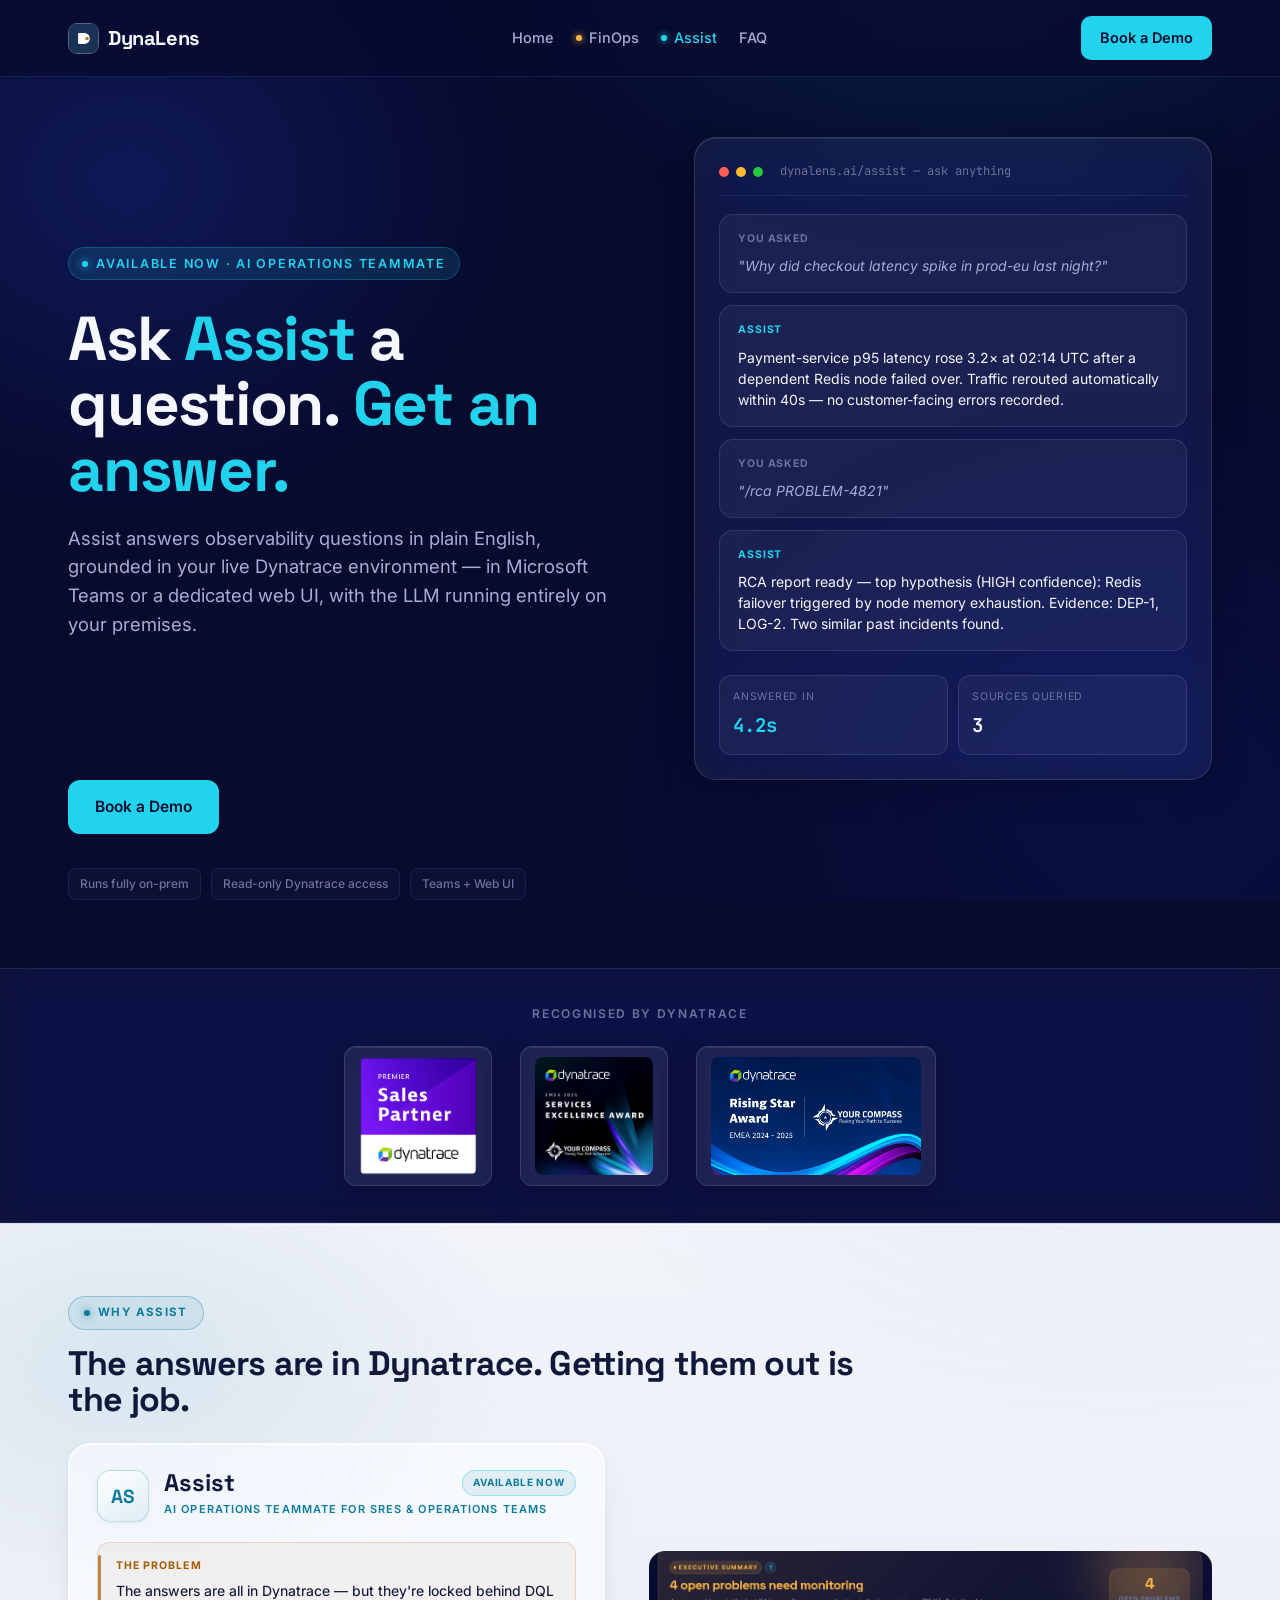
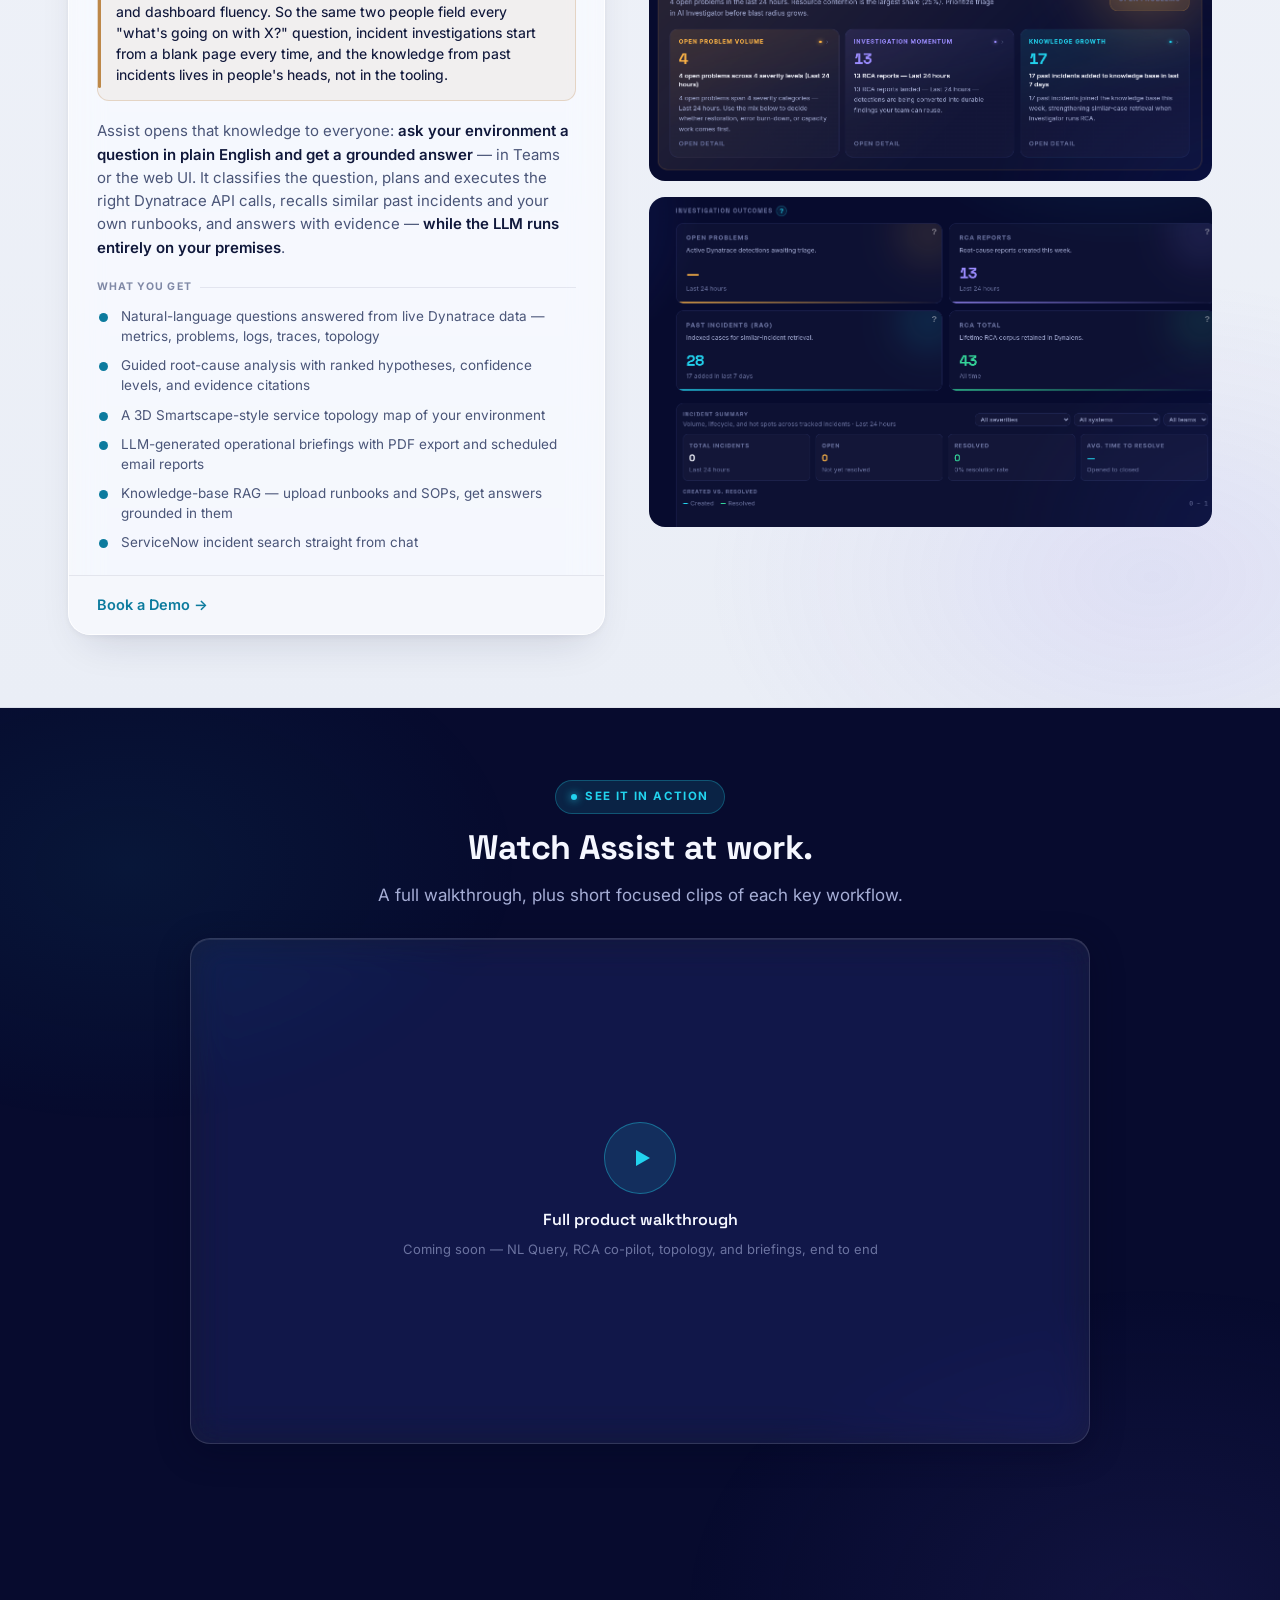
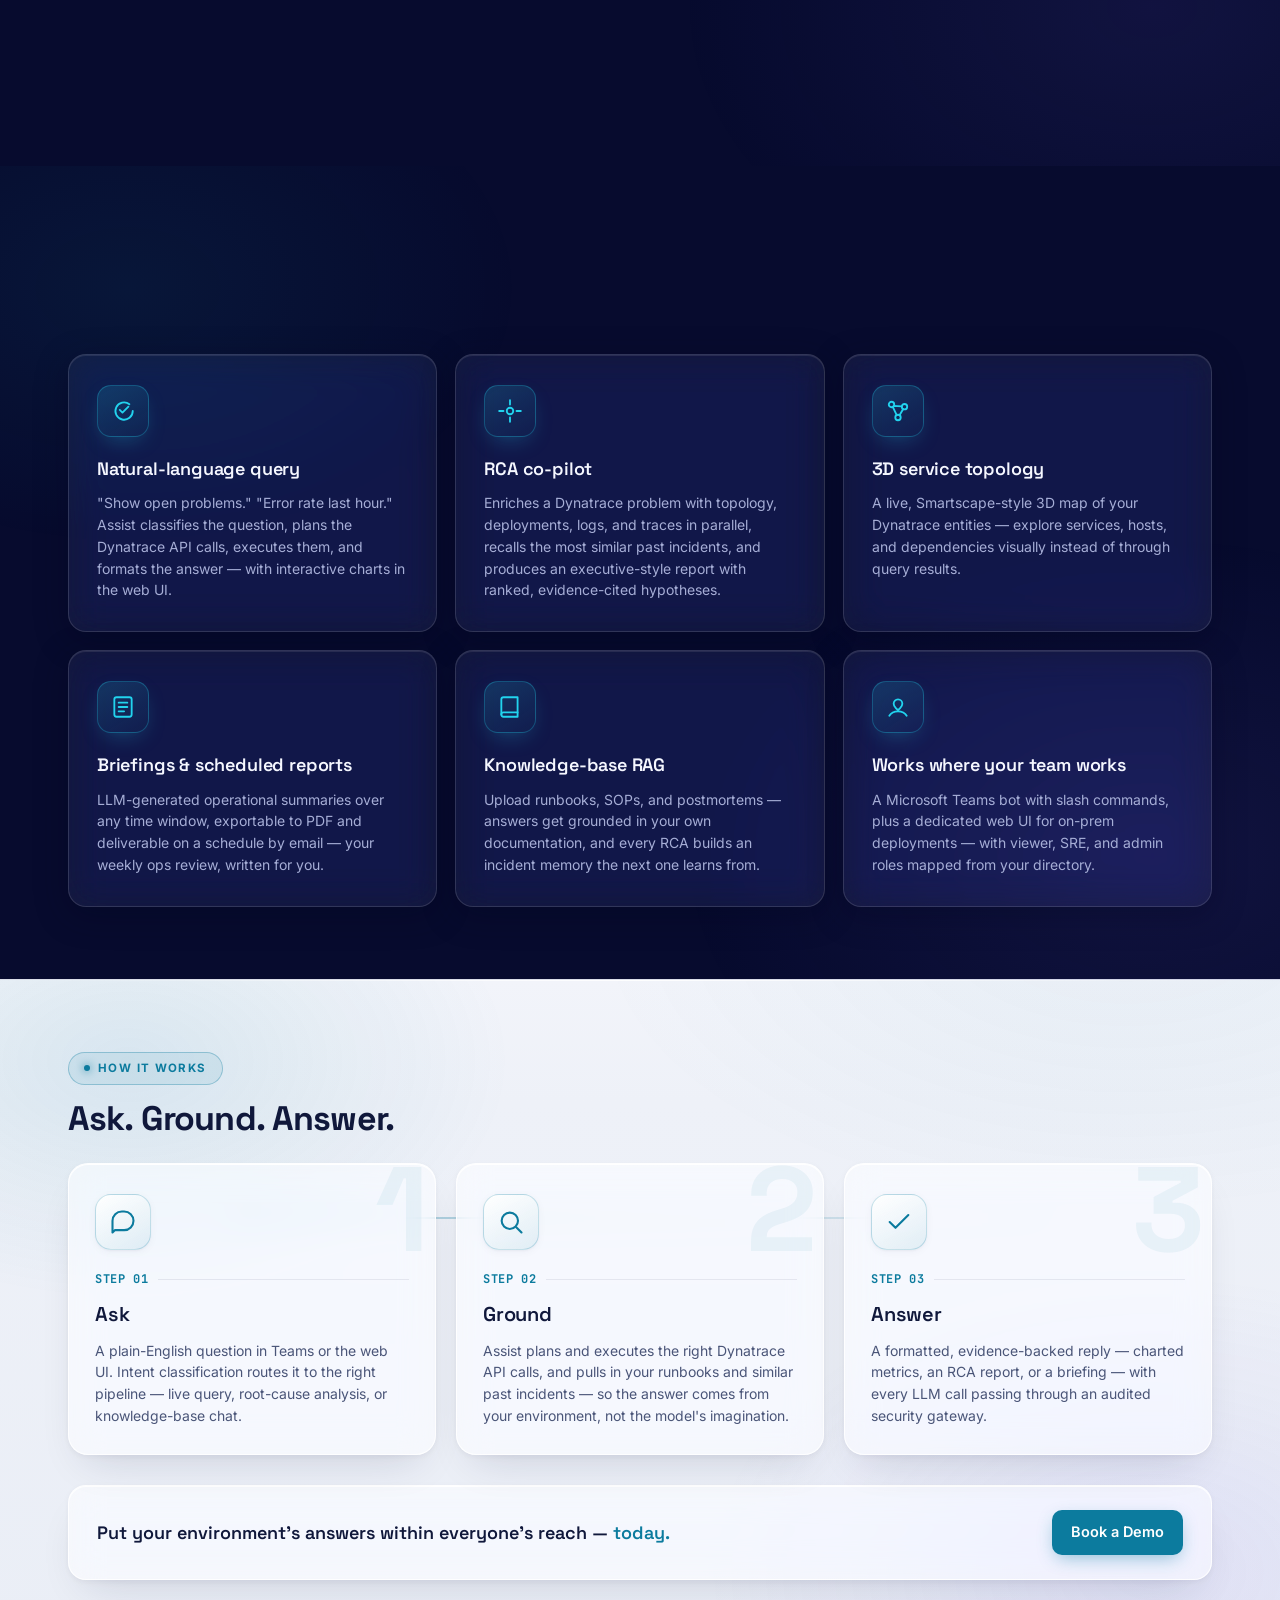
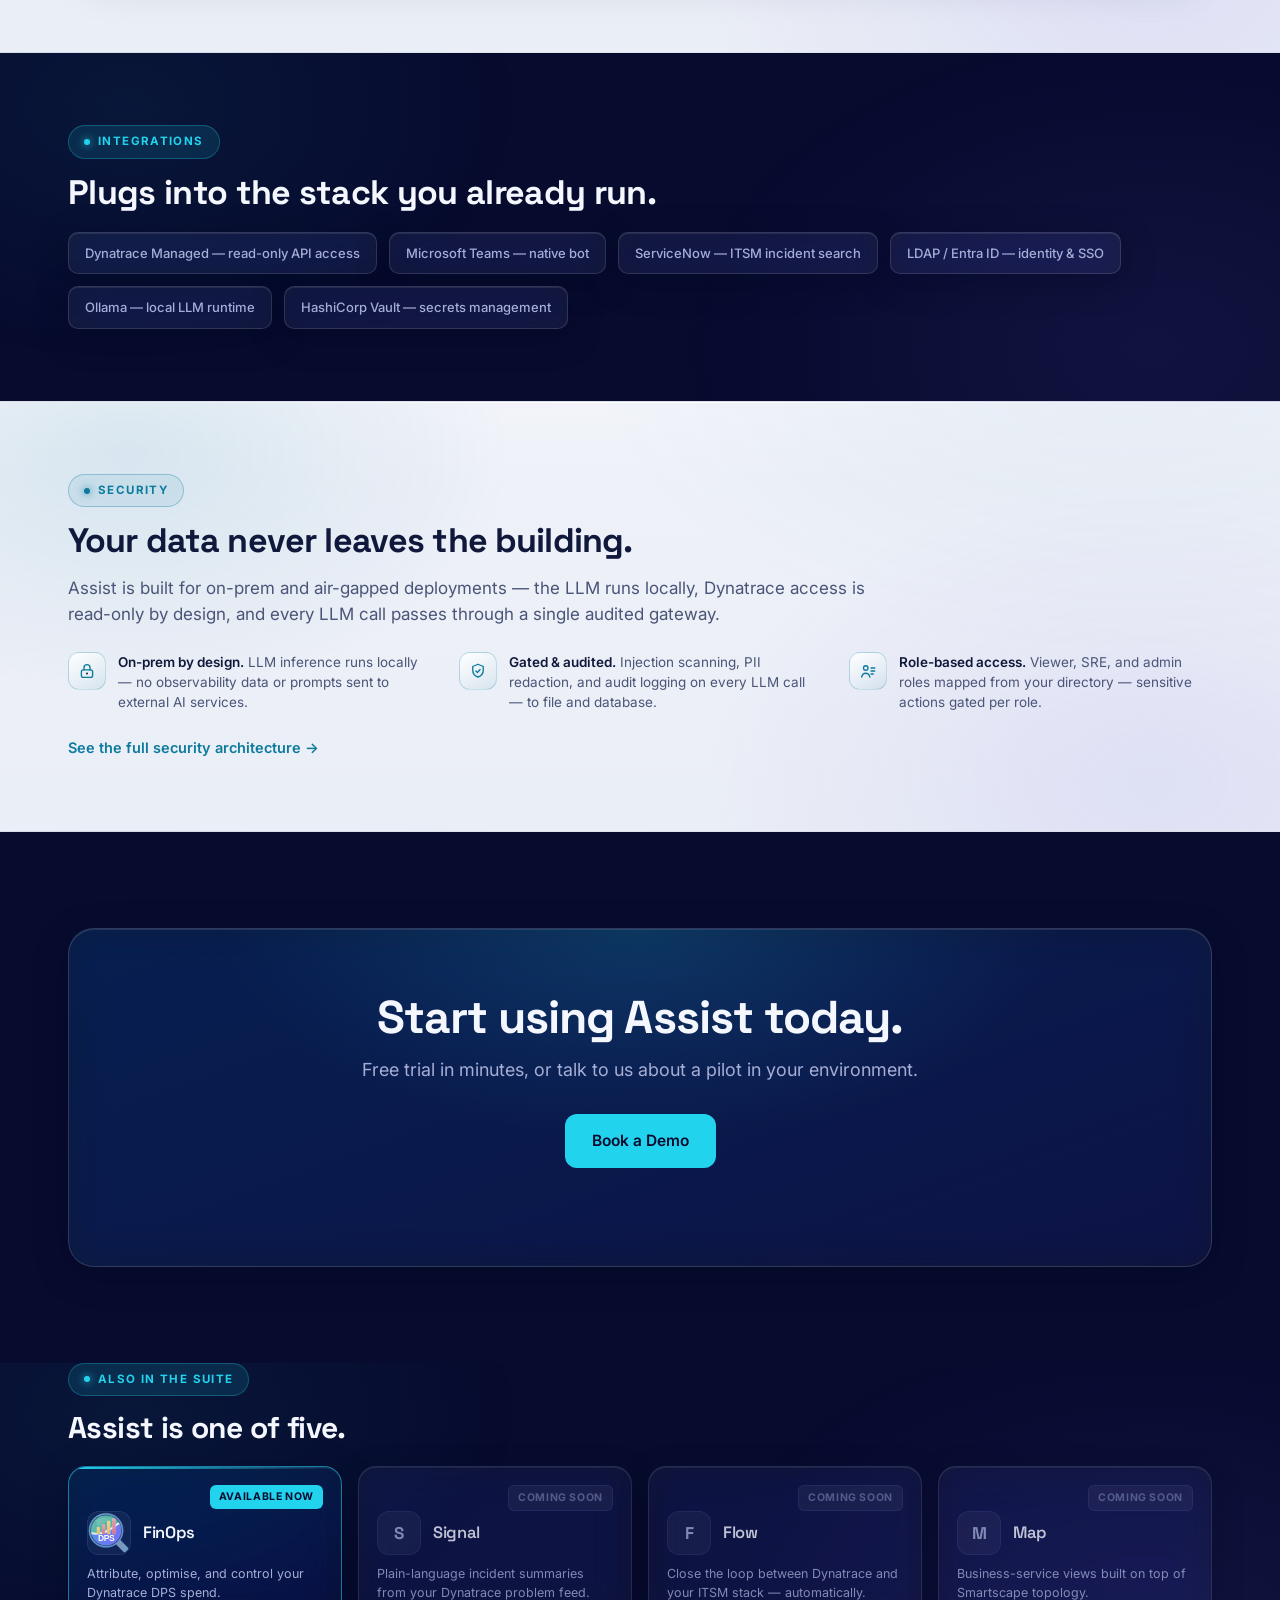
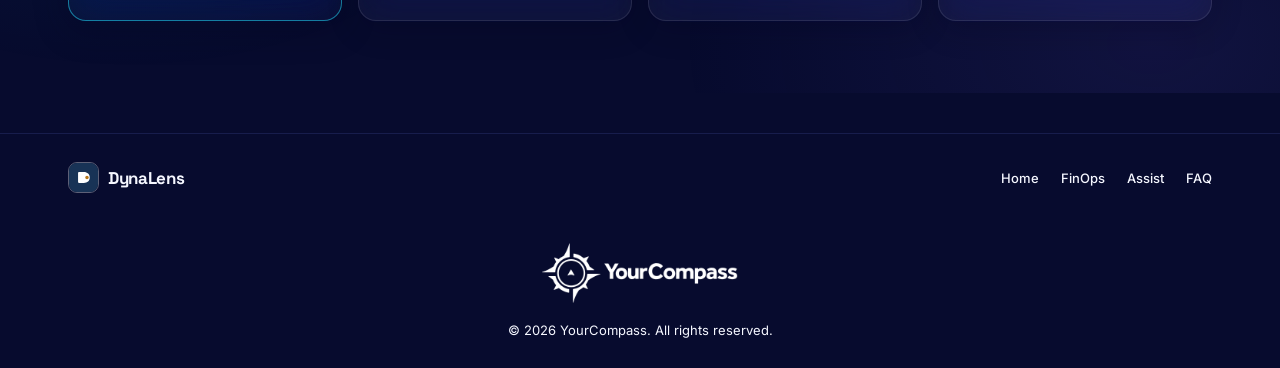
==== dynalens-assist-page.html @ 2aaa4e66 "Real Assist screenshots across hero carousel, homepage, and Why Assist - Added 3 real Assist app scr" ====
<!DOCTYPE html>
<html lang="en">
<head>
<meta charset="UTF-8">
<meta name="viewport" content="width=device-width, initial-scale=1.0">
<title>DynaLens Assist — AI Operations Teammate for Dynatrace</title>
<link rel="icon" type="image/svg+xml" href="assets/brand/icon-maskable.svg">
<link rel="apple-touch-icon" href="assets/brand/apple-touch-icon.svg">
<link rel="preconnect" href="https://fonts.googleapis.com">
<link rel="preconnect" href="https://fonts.gstatic.com" crossorigin>
<link href="https://fonts.googleapis.com/css2?family=Space+Grotesk:wght@400;500;600;700&family=Inter:wght@400;500;600&family=JetBrains+Mono:wght@400;500;700&display=swap" rel="stylesheet">
<link rel="stylesheet" href="assets/css/main.css">
<link rel="stylesheet" href="assets/css/assist.css">
</head>
<body>
<!-- NAV -->
<nav>
  <div class="nav-in">
    <a href="index.html" class="logo" style="text-decoration:none;color:inherit"><img src="assets/brand/apple-touch-icon.svg" alt="" class="logo-icon">DynaLens</a>
    <div class="nav-links">
      <a href="index.html">Home</a>
      <a href="dynalens-finops-page.html" class="nav-status nav-status--fo">FinOps</a>
      <a href="dynalens-assist-page.html" class="nav-status nav-status--as nav-current--as">Assist</a>
      <a href="dynalens-faq-page.html">FAQ</a>
    </div>
    <div class="nav-cta">
      <a href="#" class="btn btn-primary">Book a Demo</a>
      <a href="#" class="btn btn-primary" style="display:none">Start Free Trial</a>
    </div>
    <button class="nav-burger" id="navBurger" aria-label="Open menu" aria-expanded="false">
      <span></span><span></span><span></span>
    </button>
  </div>
  <div class="nav-mobile" id="navMobile">
    <a href="index.html">Home</a>
    <a href="dynalens-finops-page.html" class="nav-status nav-status--fo">FinOps</a>
    <a href="dynalens-assist-page.html" class="nav-status nav-status--as nav-current--as">Assist</a>
    <a href="dynalens-faq-page.html">FAQ</a>
    <div class="nav-mobile-cta">
      <a href="#" class="btn btn-primary">Book a Demo</a>
      <a href="#" class="btn btn-primary" style="display:none">Start Free Trial</a>
    </div>
  </div>
</nav>

<!-- 1. HERO -->
<header class="hero phero">
  <div class="wrap">
    <div class="hero-grid">
      <div class="hero-intro reveal">
        <span class="eyebrow">Available now · AI operations teammate</span>
        <h1>Ask <span class="hl">Assist</span> a question. <span class="hl">Get an answer.</span></h1>
        <p class="hero-sub">Assist answers observability questions in plain English, grounded in your live Dynatrace environment — in Microsoft Teams or a dedicated web UI, with the LLM running entirely on your premises.</p>
      </div>
      <div class="assist-visual hero-visual reveal">
        <div class="dash-bar">
          <span class="d d1"></span><span class="d d2"></span><span class="d d3"></span>
          <span class="dash-url mono">dynalens.ai/assist — ask anything</span>
        </div>
        <div class="av-block">
          <span class="av-label me">You asked</span>
          <p class="av-text q">"Why did checkout latency spike in prod-eu last night?"</p>
        </div>
        <div class="av-block">
          <span class="av-label ai">Assist</span>
          <p class="av-text">Payment-service p95 latency rose 3.2× at 02:14 UTC after a dependent Redis node failed over. Traffic rerouted automatically within 40s — no customer-facing errors recorded.</p>
        </div>
        <div class="av-block">
          <span class="av-label me">You asked</span>
          <p class="av-text q">"/rca PROBLEM-4821"</p>
        </div>
        <div class="av-block">
          <span class="av-label ai">Assist</span>
          <p class="av-text">RCA report ready — top hypothesis (HIGH confidence): Redis failover triggered by node memory exhaustion. Evidence: DEP-1, LOG-2. Two similar past incidents found.</p>
        </div>
        <div class="fv-row" style="margin-top:12px">
          <div class="fv-stat"><div class="l">Answered in</div><div class="v" style="color:var(--cyan)">4.2s</div></div>
          <div class="fv-stat"><div class="l">Sources queried</div><div class="v">3</div></div>
        </div>
      </div>
      <div class="hero-cta reveal">
        <div class="hero-actions">
          <a href="#" class="btn btn-primary btn-lg" style="display:none">Start Free Trial →</a>
          <a href="#" class="btn btn-primary btn-lg">Book a Demo</a>
        </div>
        <div class="trust">
          <span>Runs fully on-prem</span>
          <span>Read-only Dynatrace access</span>
          <span>Teams + Web UI</span>
        </div>
      </div>
    </div>
  </div>
</header>

<!-- PARTNER STRIP -->
<div class="partner-strip">
  <div class="ps-in">
    <span class="ps-label">Recognised by Dynatrace</span>
    <div class="ps-track" data-carousel>
      <div class="pbadge pbadge-img ps-slide active"><img src="assets/endorsements/dynatrace-premier-sales-partner.png" alt="Dynatrace Premier Sales Partner" loading="lazy"></div>
      <div class="pbadge pbadge-img ps-slide"><img src="assets/endorsements/dynatrace-services-excellence-award.png" alt="Dynatrace EMEA 2025 Services Excellence Award — YourCompass" loading="lazy"></div>
      <div class="pbadge pbadge-img ps-slide"><img src="assets/endorsements/dynatrace-rising-star-award.jpg" alt="Dynatrace Rising Star Award, EMEA 2024–2025 — YourCompass" loading="lazy"></div>
    </div>
    <div class="ps-dots">
      <button class="ps-dot active" data-idx="0" aria-label="Show badge 1 of 3"></button>
      <button class="ps-dot" data-idx="1" aria-label="Show badge 2 of 3"></button>
      <button class="ps-dot" data-idx="2" aria-label="Show badge 3 of 3"></button>
    </div>
  </div>
</div>

<!-- BEFORE / AFTER -->
<section class="blk" style="padding-bottom:0;display:none">
  <div class="wrap">
    <div class="sec-head reveal" style="margin-bottom:26px">
      <span class="sec-eye">Under the hood</span>
      <h2 style="font-size:clamp(24px,3vw,34px)">What you ask. What Assist actually does.</h2>
      <p class="sec-sub">Drag to reveal the reasoning behind every answer.</p>
    </div>
    <div class="ba-slider reveal" data-ba>
      <div class="ba-pane ba-after">
        <span class="ba-kicker cy">What you see</span>
        <div class="ba-chat">
          <span class="q">"Why did checkout latency spike in prod-eu last night?"</span>
          <span class="a">Redis failover triggered at 02:14 UTC — traffic rerouted in 40s, no customer impact.</span>
        </div>
      </div>
      <div class="ba-pane ba-before">
        <span class="ba-kicker">Reasoning</span>
        <div class="ba-reason">
          <div class="rline">Classifying intent: <b>performance investigation</b></div>
          <div class="rline">Query: p95 latency, payment-service, last 2h</div>
          <div class="rline">Correlating: Redis dependency health, deployment events</div>
          <div class="rline">Key finding: <b>Redis failover at 02:14 UTC</b> — memory exhaustion trigger</div>
          <div class="conf">Confidence: HIGH · 2 similar past incidents matched</div>
        </div>
      </div>
      <span class="ba-tag ba-tag-before">Reasoning</span>
      <span class="ba-tag ba-tag-after">What you see</span>
      <div class="ba-handle"><div class="ba-grip">↔</div></div>
    </div>
  </div>
</section>

<!-- 2. PROBLEM → SOLUTION -->
<section class="blk section-light">
  <div class="wrap">
    <div class="sec-head reveal" style="margin-bottom:26px">
      <span class="sec-eye">Why Assist</span>
      <h2 style="font-size:clamp(24px,3vw,34px)">The answers are in Dynatrace. Getting them out is the job.</h2>
    </div>
    <div class="why-grid reveal">
      <div class="soonapp">
        <div class="sa-hd">
          <span class="sa-glyph">AS</span>
          <span class="sa-title">
            <div class="top"><span class="nm">Assist</span><span class="sa-pill now">Available now</span></div>
            <span class="sa-cat">AI operations teammate for SREs &amp; operations teams</span>
          </span>
        </div>
        <div class="sa-body">
          <div class="sa-problem">
            <span class="pl">The problem</span>
            <p>The answers are all in Dynatrace — but they're locked behind DQL and dashboard fluency. So the same two people field every "what's going on with X?" question, incident investigations start from a blank page every time, and the knowledge from past incidents lives in people's heads, not in the tooling.</p>
          </div>
          <p class="sa-sol">Assist opens that knowledge to everyone: <b>ask your environment a question in plain English and get a grounded answer</b> — in Teams or the web UI. It classifies the question, plans and executes the right Dynatrace API calls, recalls similar past incidents and your own runbooks, and answers with evidence — <b>while the LLM runs entirely on your premises</b>.</p>
          <div class="sa-caps">
            <div class="ch">What you get</div>
            <ul>
              <li>Natural-language questions answered from live Dynatrace data — metrics, problems, logs, traces, topology</li>
              <li>Guided root-cause analysis with ranked hypotheses, confidence levels, and evidence citations</li>
              <li>A 3D Smartscape-style service topology map of your environment</li>
              <li>LLM-generated operational briefings with PDF export and scheduled email reports</li>
              <li>Knowledge-base RAG — upload runbooks and SOPs, get answers grounded in them</li>
              <li>ServiceNow incident search straight from chat</li>
            </ul>
          </div>
        </div>
        <div class="sa-foot">
          <a href="#" class="btn btn-primary" style="padding:10px 18px;font-size:13.5px;display:none">Start Free Trial →</a>
          <a href="#" class="link-cta">Book a Demo →</a>
        </div>
      </div>
      <div class="why-shot-stack">
        <img src="assets/images/assist/executive-summary.png" alt="DynaLens Assist executive summary — open problems needing monitoring" width="1163" height="475" loading="lazy">
        <img src="assets/images/assist/investigation-outcomes.png" alt="DynaLens Assist investigation outcomes — RCA reports, past incidents, resolution stats" width="1173" height="687" loading="lazy">
      </div>
    </div>
  </div>
</section>

<!-- 3. VIDEOS -->
<section class="blk">
  <div class="wrap">
    <div class="sec-head reveal" style="margin-bottom:30px;text-align:center;max-width:640px;margin-left:auto;margin-right:auto">
      <span class="sec-eye">See it in action</span>
      <h2 style="font-size:clamp(24px,3vw,34px)">Watch Assist at work.</h2>
      <p class="sec-sub">A full walkthrough, plus short focused clips of each key workflow.</p>
    </div>
    <div class="video-wrap reveal">
      <div class="video-frame">
        <div class="play">
          <svg viewBox="0 0 24 24"><path d="M6 4l14 8-14 8V4z"/></svg>
        </div>
        <div class="vt">
          <b>Full product walkthrough</b>
          <span>Coming soon — NL Query, RCA co-pilot, topology, and briefings, end to end</span>
        </div>
      </div>
    </div>
    <div class="clip-row reveal">
      <div class="clip">
        <div class="cframe">
          <span class="cplay"><svg viewBox="0 0 24 24"><path d="M6 4l14 8-14 8V4z"/></svg></span>
          <span class="cdur">0:45</span>
        </div>
        <div class="ccap">NL Query — from plain-English question to a grounded, charted answer</div>
      </div>
      <div class="clip">
        <div class="cframe">
          <span class="cplay"><svg viewBox="0 0 24 24"><path d="M6 4l14 8-14 8V4z"/></svg></span>
          <span class="cdur">0:60</span>
        </div>
        <div class="ccap">RCA co-pilot — ranked hypotheses with evidence in under a minute</div>
      </div>
      <div class="clip">
        <div class="cframe">
          <span class="cplay"><svg viewBox="0 0 24 24"><path d="M6 4l14 8-14 8V4z"/></svg></span>
          <span class="cdur">0:30</span>
        </div>
        <div class="ccap">Topology — flying through the 3D service map</div>
      </div>
    </div>
  </div>
</section>

<!-- 5. FEATURES -->
<section class="blk">
  <div class="wrap">
    <div class="sec-head reveal" style="margin-bottom:30px">
      <span class="sec-eye">Capabilities</span>
      <h2 style="font-size:clamp(24px,3vw,34px)">One teammate, six jobs.</h2>
    </div>
    <div class="sec-grid reveal">
      <div class="seccard">
        <div class="ico">
          <svg viewBox="0 0 24 24"><path d="M21 12a8 8 0 1 1-3.1-6.3"/><path d="M9 11l2.5 2.5L17 8"/></svg>
        </div>
        <h4>Natural-language query</h4>
        <p>"Show open problems." "Error rate last hour." Assist classifies the question, plans the Dynatrace API calls, executes them, and formats the answer — with interactive charts in the web UI.</p>
      </div>
      <div class="seccard">
        <div class="ico">
          <svg viewBox="0 0 24 24"><circle cx="12" cy="12" r="3"/><path d="M12 2v4M12 18v4M2 12h4M18 12h4"/></svg>
        </div>
        <h4>RCA co-pilot</h4>
        <p>Enriches a Dynatrace problem with topology, deployments, logs, and traces in parallel, recalls the most similar past incidents, and produces an executive-style report with ranked, evidence-cited hypotheses.</p>
      </div>
      <div class="seccard">
        <div class="ico">
          <svg viewBox="0 0 24 24"><circle cx="6" cy="6" r="2.5"/><circle cx="18" cy="8" r="2.5"/><circle cx="12" cy="18" r="2.5"/><path d="M8 7.2l7.5.6M7.2 8.2l3.6 7.6M16.8 10.2l-3.4 5.8"/></svg>
        </div>
        <h4>3D service topology</h4>
        <p>A live, Smartscape-style 3D map of your Dynatrace entities — explore services, hosts, and dependencies visually instead of through query results.</p>
      </div>
      <div class="seccard">
        <div class="ico">
          <svg viewBox="0 0 24 24"><rect x="4" y="3" width="16" height="18" rx="2"/><path d="M8 8h8M8 12h8M8 16h5"/></svg>
        </div>
        <h4>Briefings &amp; scheduled reports</h4>
        <p>LLM-generated operational summaries over any time window, exportable to PDF and deliverable on a schedule by email — your weekly ops review, written for you.</p>
      </div>
      <div class="seccard">
        <div class="ico">
          <svg viewBox="0 0 24 24"><path d="M4 19V5a2 2 0 0 1 2-2h13v18H6a2 2 0 0 1-2-2z"/><path d="M19 17H6a2 2 0 0 0-2 2"/></svg>
        </div>
        <h4>Knowledge-base RAG</h4>
        <p>Upload runbooks, SOPs, and postmortems — answers get grounded in your own documentation, and every RCA builds an incident memory the next one learns from.</p>
      </div>
      <div class="seccard">
        <div class="ico">
          <svg viewBox="0 0 24 24"><path d="M8 10a4 4 0 1 1 8 0c0 2-1 3-2 4l-2 2-2-2c-1-1-2-2-2-4z" transform="translate(0,-1)"/><path d="M4 20c1.5-2.5 4.5-4 8-4s6.5 1.5 8 4"/></svg>
        </div>
        <h4>Works where your team works</h4>
        <p>A Microsoft Teams bot with slash commands, plus a dedicated web UI for on-prem deployments — with viewer, SRE, and admin roles mapped from your directory.</p>
      </div>
    </div>
  </div>
</section>

<!-- 6. HOW IT WORKS -->
<section class="blk section-light">
  <div class="wrap">
    <div class="sec-head reveal" style="margin-bottom:26px">
      <span class="sec-eye">How it works</span>
      <h2 style="font-size:clamp(24px,3vw,34px)">Ask. Ground. Answer.</h2>
    </div>
    <div class="steps reveal">
      <div class="step">
        <span class="ghost">1</span>
        <div class="ico">
          <svg viewBox="0 0 24 24"><path d="M21 11a8 8 0 0 1-8 8H5l-2 2V11a8 8 0 0 1 8-8h2a8 8 0 0 1 8 8z"/></svg>
        </div>
        <div class="slabel"><span class="snum">STEP 01</span><span class="sline"></span></div>
        <h4>Ask</h4>
        <p>A plain-English question in Teams or the web UI. Intent classification routes it to the right pipeline — live query, root-cause analysis, or knowledge-base chat.</p>
      </div>
      <div class="step">
        <span class="ghost">2</span>
        <div class="ico">
          <svg viewBox="0 0 24 24"><circle cx="11" cy="11" r="7"/><path d="M21 21l-4.5-4.5"/></svg>
        </div>
        <div class="slabel"><span class="snum">STEP 02</span><span class="sline"></span></div>
        <h4>Ground</h4>
        <p>Assist plans and executes the right Dynatrace API calls, and pulls in your runbooks and similar past incidents — so the answer comes from your environment, not the model's imagination.</p>
      </div>
      <div class="step">
        <span class="ghost">3</span>
        <div class="ico">
          <svg viewBox="0 0 24 24"><path d="M20 6L9 17l-5-5"/></svg>
        </div>
        <div class="slabel"><span class="snum">STEP 03</span><span class="sline"></span></div>
        <h4>Answer</h4>
        <p>A formatted, evidence-backed reply — charted metrics, an RCA report, or a briefing — with every LLM call passing through an audited security gateway.</p>
      </div>
    </div>
    <div class="hiw-cta reveal">
      <div class="txt">Put your environment's answers within everyone's reach — <span>today.</span></div>
      <div class="acts">
        <a href="#" class="btn btn-primary" style="display:none">Start Free Trial →</a>
        <a href="#" class="btn btn-primary">Book a Demo</a>
      </div>
    </div>
  </div>
</section>

<!-- 7. INTEGRATIONS -->
<section class="blk">
  <div class="wrap">
    <div class="sec-head reveal" style="margin-bottom:22px">
      <span class="sec-eye">Integrations</span>
      <h2 style="font-size:clamp(24px,3vw,34px)">Plugs into the stack you already run.</h2>
    </div>
    <div class="integ-row reveal">
      <span>Dynatrace Managed — read-only API access</span>
      <span>Microsoft Teams — native bot</span>
      <span>ServiceNow — ITSM incident search</span>
      <span>LDAP / Entra ID — identity &amp; SSO</span>
      <span>Ollama — local LLM runtime</span>
      <span>HashiCorp Vault — secrets management</span>
    </div>
  </div>
</section>

<!-- 8. SECURITY NOTE -->
<section class="blk section-light">
  <div class="wrap">
    <div class="sec-head reveal" style="margin-bottom:24px">
      <span class="sec-eye">Security</span>
      <h2 style="font-size:clamp(24px,3vw,34px)">Your data never leaves the building.</h2>
      <p class="sec-sub">Assist is built for on-prem and air-gapped deployments — the LLM runs locally, Dynatrace access is read-only by design, and every LLM call passes through a single audited gateway.</p>
    </div>
    <div class="sec-mini-row reveal">
      <div class="sec-mini">
        <div class="ico"><svg viewBox="0 0 24 24"><rect x="4.5" y="10.5" width="15" height="10" rx="2.5"/><path d="M8 10.5V7.5a4 4 0 0 1 8 0v3"/><circle cx="12" cy="15.2" r="1.3" fill="currentColor" stroke="none"/></svg></div>
        <p><b>On-prem by design.</b> LLM inference runs locally — no observability data or prompts sent to external AI services.</p>
      </div>
      <div class="sec-mini">
        <div class="ico"><svg viewBox="0 0 24 24"><path d="M12 3l7 3v5c0 4.5-3 7.7-7 9-4-1.3-7-4.5-7-9V6z"/><path d="M9.2 12l2 2 3.6-4"/></svg></div>
        <p><b>Gated &amp; audited.</b> Injection scanning, PII redaction, and audit logging on every LLM call — to file and database.</p>
      </div>
      <div class="sec-mini">
        <div class="ico"><svg viewBox="0 0 24 24"><circle cx="9" cy="8" r="3"/><path d="M3.5 20c.8-3 2.9-5 5.5-5s4.7 2 5.5 5"/><path d="M16 8h5M16 12h5M16 16h3"/></svg></div>
        <p><b>Role-based access.</b> Viewer, SRE, and admin roles mapped from your directory — sensitive actions gated per role.</p>
      </div>
    </div>
    <a href="index.html#security" class="link-cta reveal">See the full security architecture →</a>
  </div>
</section>

<!-- 10. CTA FOOTER -->
<section class="final">
  <div class="wrap">
    <div class="final-box reveal">
      <h2>Start using Assist today.</h2>
      <p>Free trial in minutes, or talk to us about a pilot in your environment.</p>
      <div class="hero-actions">
        <a href="#" class="btn btn-primary btn-lg" style="display:none">Start Free Trial →</a>
        <a href="#" class="btn btn-primary btn-lg">Book a Demo</a>
      </div>
    </div>
  </div>
</section>

<!-- 11. RELATED APPS -->
<section class="blk" style="padding-top:0">
  <div class="wrap">
    <div class="sec-head reveal" style="margin-bottom:22px">
      <span class="sec-eye">Also in the suite</span>
      <h2 style="font-size:clamp(22px,2.6vw,30px)">Assist is one of five.</h2>
    </div>
    <div class="suite compact reveal">
      <a href="dynalens-finops-page.html" class="scard live">
        <span class="badge now">Available now</span>
        <div class="scard-head">
          <div class="scard-ico"><img src="assets/images/finops/icon.svg" alt=""></div>
          <h3>FinOps</h3>
        </div>
        <p>Attribute, optimise, and control your Dynatrace DPS spend.</p>
      </a>
      <div class="scard soon-card">
        <span class="badge soon">Coming soon</span>
        <div class="scard-head">
          <div class="scard-ico placeholder">S</div>
          <h3>Signal</h3>
        </div>
        <p>Plain-language incident summaries from your Dynatrace problem feed.</p>
      </div>
      <div class="scard soon-card">
        <span class="badge soon">Coming soon</span>
        <div class="scard-head">
          <div class="scard-ico placeholder">F</div>
          <h3>Flow</h3>
        </div>
        <p>Close the loop between Dynatrace and your ITSM stack — automatically.</p>
      </div>
      <div class="scard soon-card">
        <span class="badge soon">Coming soon</span>
        <div class="scard-head">
          <div class="scard-ico placeholder">M</div>
          <h3>Map</h3>
        </div>
        <p>Business-service views built on top of Smartscape topology.</p>
      </div>
    </div>
  </div>
</section>

<!-- FOOTER -->
<footer>
  <div class="wrap">
    <div class="foot-in">
      <a href="index.html" class="logo" style="font-size:17px;text-decoration:none;color:inherit"><img src="assets/brand/apple-touch-icon.svg" alt="" class="logo-icon">DynaLens</a>
      <div class="foot-links">
        <a href="index.html">Home</a>
        <a href="dynalens-finops-page.html">FinOps</a>
        <a href="dynalens-assist-page.html">Assist</a>
        <a href="dynalens-faq-page.html">FAQ</a>
      </div>
    </div>
    <div class="foot-brand">
      <a href="index.html"><img src="assets/brand/yourcompass_logo_text.png" alt="YourCompass" class="foot-yc-logo"></a>
      <div class="copy">© 2026 YourCompass. All rights reserved.</div>
    </div>
  </div>
</footer>


<!-- SCREENSHOT LIGHTBOX -->
<div class="lightbox" id="shotLightbox" aria-hidden="true">
  <button type="button" class="lightbox-close" aria-label="Close">&times;</button>
  <img class="lightbox-img" src="" alt="">
</div>
<script src="assets/js/main.js"></script>
<script src="assets/js/assist.js"></script>

</body>
</html>
---- assets/css/main.css ----
:root{
    --navy-900:#070B2E;
    --navy-800:#0A1247;
    --navy-700:#0E1A66;
    --navy-600:#05106F;
    --navy-500:#1B2A8A;
    --line:rgba(120,140,255,.14);
    --line-strong:rgba(120,140,255,.28);
    --text:#F5F7FF;
    --text-dim:#A6AED6;
    --text-faint:#6B73A0;
    --cyan:#22D3EE;
    --cyan-soft:rgba(34,211,238,.12);
    --violet:#9B8CFF;
    --violet-soft:rgba(155,140,255,.12);
    --amber:#FFB546;
    --amber-soft:rgba(255,181,70,.12);
    --green:#34D399;
    --card:rgba(255,255,255,.025);
    --card-hover:rgba(255,255,255,.05);
    --radius:18px;
    --maxw:1200px;
  }
  *{margin:0;padding:0;box-sizing:border-box}
  html{scroll-behavior:smooth}
  /* ---------- LIGHT SECTION THEME ---------- */
  /* Premium light: layered surfaces, soft elevation, warm-cool neutral base. */
  .section-light{
    --line:rgba(16,24,64,.08);
    --line-strong:rgba(16,24,64,.14);
    --text:#10183B;            /* deep ink, not pure navy */
    --text-dim:#4A5578;
    --text-faint:#8089A6;
    --cyan:#0C7B9E;            /* deep teal reads on light */
    --cyan-soft:rgba(12,123,158,.09);
    --amber:#A55C00;
    --amber-soft:rgba(165,92,0,.09);
    --green:#0C8F61;
    /* three-layer surface system */
    --surface-0:#EEF1F8;       /* section base (recedes) */
    --surface-1:#FFFFFF;       /* card (catches light) */
    --surface-2:#F5F7FC;       /* inset panel inside card */
    --card:var(--surface-1);
    --card-hover:#FFFFFF;
    /* layered soft shadows */
    --shadow-sm:0 1px 2px rgba(16,24,64,.04), 0 2px 8px rgba(16,24,64,.04);
    --shadow-md:0 2px 4px rgba(16,24,64,.05), 0 12px 28px -8px rgba(16,24,64,.12);
    --shadow-lg:0 4px 8px rgba(16,24,64,.06), 0 24px 56px -16px rgba(16,24,64,.18);
    background:
      radial-gradient(900px 480px at 88% -8%, rgba(12,123,158,.05), transparent 60%),
      linear-gradient(180deg, #F2F4FA, var(--surface-0) 18%, #EAEEF6);
    color:var(--text);
    position:relative;
    border-top:1px solid rgba(16,24,64,.07);
    border-bottom:1px solid rgba(16,24,64,.07);
  }
  /* hairline highlight at the top edge for crisp section separation */
  .section-light::before{content:"";position:absolute;top:0;left:0;right:0;height:1px;background:linear-gradient(90deg,transparent,rgba(255,255,255,.9),transparent);pointer-events:none}
  .section-light h1,.section-light h2,.section-light h3,.section-light h4{color:var(--text);letter-spacing:-.025em}
  .section-light .sec-eye{color:var(--cyan);font-weight:700}
  /* ===== Premium light-mode component refinements ===== */
  /* Suite cards: white, elevated, with a refined hover lift */
  .section-light .scard{background:var(--surface-1);box-shadow:var(--shadow-sm);border-color:var(--line)}
  .section-light .scard.live{background:linear-gradient(165deg,#fff,#F2FAFC);border-color:rgba(12,123,158,.30);box-shadow:0 4px 10px rgba(12,123,158,.10), 0 20px 44px -16px rgba(12,123,158,.22)}
  .section-light .scard.live::after{background:linear-gradient(90deg,var(--cyan),transparent)}
  .section-light .badge.now{background:var(--cyan);color:#fff}
  .section-light .badge.soon{background:var(--surface-2);color:var(--text-faint);border:1px solid var(--line)}
  .section-light .scard.soon-card{opacity:1}
  .section-light .scard p{color:var(--text-dim)}
  /* Steps on light: white cards with elevation */
  .section-light .step{background:var(--surface-1);box-shadow:var(--shadow-sm);border-color:var(--line)}
  .section-light .step:hover{box-shadow:var(--shadow-md);transform:translateY(-4px)}
  /* Deploy / generic cards on light */
  .section-light .dcard{background:var(--surface-1);box-shadow:var(--shadow-sm);border-color:var(--line)}
  .section-light .dcard:hover{box-shadow:var(--shadow-md);transform:translateY(-4px)}
  .section-light .seccard{background:var(--surface-1);box-shadow:var(--shadow-sm);border-color:var(--line)}
  .section-light .seccard:hover{box-shadow:var(--shadow-md);transform:translateY(-4px)}
  .section-light .seccard .ico{background:linear-gradient(150deg,#fff,var(--cyan-soft));border-color:rgba(12,123,158,.22);box-shadow:var(--shadow-sm)}
  .section-light .built p{color:var(--text-dim)}
  /* Primary button on light keeps cyan fill but with shadow */
  .section-light .btn-primary{background:var(--cyan);color:#fff;box-shadow:0 6px 18px -4px rgba(12,123,158,.45)}
  .section-light .btn-primary:hover{box-shadow:0 12px 30px -6px rgba(12,123,158,.55)}
  .section-light .btn-ghost{color:var(--text);border-color:var(--line-strong)}
  .section-light .btn-ghost:hover{border-color:var(--cyan);color:var(--cyan);background:var(--cyan-soft)}
  .section-light .link-cta{color:var(--cyan)}
  /* DPS table on light: white surface, elevated, refined header */
  .section-light .dps-table-wrap{background:var(--surface-1);box-shadow:var(--shadow-md);border-color:var(--line)}
  .section-light .dps-table th{background:var(--surface-2);color:var(--text-faint);border-bottom-color:var(--line-strong)}
  .section-light .dps-table td{border-bottom-color:var(--line);color:var(--text-dim)}
  .section-light .dps-table .cap{color:var(--text)}
  .section-light .dps-table .unit{color:var(--cyan)}
  .section-light .dps-table .chk{color:var(--green)}
  .section-light .dps-table tr:hover td{background:var(--cyan-soft)}
  .section-light .sec-sub{color:var(--text-dim)}
  .section-light .dps-foot{color:var(--text-faint)}
  body{
    background:var(--navy-900);
    color:var(--text);
    font-family:'Inter',system-ui,sans-serif;
    line-height:1.55;
    overflow-x:hidden;
    -webkit-font-smoothing:antialiased;
  }
  /* ambient gradient field */
  body::before{
    content:"";
    position:fixed;inset:0;z-index:0;pointer-events:none;
    background:
      radial-gradient(800px 500px at 75% -5%, rgba(34,211,238,.10), transparent 60%),
      radial-gradient(700px 600px at 10% 20%, rgba(27,42,138,.45), transparent 55%),
      radial-gradient(900px 700px at 90% 90%, rgba(14,26,102,.35), transparent 60%);
  }
  .wrap{max-width:var(--maxw);margin:0 auto;padding:0 28px;position:relative;z-index:1}
  h1,h2,h3,.display{font-family:'Space Grotesk',sans-serif;letter-spacing:-.02em;line-height:1.05}
  .mono{font-family:'JetBrains Mono',monospace}
  /* ---------- NAV ---------- */
  nav{
    position:sticky;top:0;z-index:50;
    backdrop-filter:blur(14px);
    background:rgba(7,11,46,.72);
    border-bottom:1px solid var(--line);
  }
  .nav-in{max-width:var(--maxw);margin:0 auto;padding:16px 28px;display:flex;align-items:center;justify-content:space-between}
  .logo{font-family:'Space Grotesk';font-weight:700;font-size:20px;letter-spacing:-.02em;display:flex;align-items:center;gap:9px}
  .logo .logo-icon{width:31px;height:31px;border-radius:9px;flex-shrink:0;display:block;border:1px solid rgba(255,255,255,.35);box-sizing:border-box}
  .nav-links{display:flex;gap:30px;align-items:center}
  .nav-links a{color:var(--text-dim);text-decoration:none;font-size:14.5px;font-weight:500;transition:color .2s}
  .nav-links a:hover{color:var(--text)}
  /* status-colored nav entries: FinOps and Assist (live/cyan) vs Signal/Flow/Map (planned/violet) */
  .nav-status{display:inline-flex;align-items:center;gap:7px}
  .nav-status::before{content:"";width:6px;height:6px;border-radius:50%;flex-shrink:0}
  .nav-status--live{color:var(--cyan)}
  .nav-status--live::before{background:var(--cyan);box-shadow:0 0 7px var(--cyan)}
  .nav-status--live:hover{color:var(--cyan)}
  .nav-status--soon{color:#9B8CFF}
  .nav-status--soon::before{background:#9B8CFF;box-shadow:0 0 7px #9B8CFF;opacity:.85}
  .nav-status--soon:hover{color:#9B8CFF}
  /* ---------- PER-PRODUCT NAV DOTS ---------- */
  .nav-links{gap:22px}
  .nav-status--fo::before{background:#FFB546;box-shadow:0 0 7px #FFB546}
  .nav-status--as::before{background:#22D3EE;box-shadow:0 0 7px #22D3EE}
  .nav-status--sg::before{background:#9B8CFF;box-shadow:0 0 7px #9B8CFF}
  .nav-status--fl::before{background:#34D399;box-shadow:0 0 7px #34D399}
  .nav-status--mp::before{background:#F472B6;box-shadow:0 0 7px #F472B6}
  .nav-status--fo:hover{color:#FFB546}
  .nav-status--as:hover{color:#22D3EE}
  .nav-status--sg:hover{color:#9B8CFF}
  .nav-status--fl:hover{color:#34D399}
  .nav-status--mp:hover{color:#F472B6}
  .nav-cta{display:flex;gap:12px;align-items:center}
  .btn{font-family:'Inter';font-weight:600;font-size:14.5px;border-radius:10px;padding:10px 18px;cursor:pointer;border:1px solid transparent;text-decoration:none;display:inline-flex;align-items:center;gap:7px;transition:all .22s ease;white-space:nowrap}
  .btn-primary{background:var(--cyan);color:var(--navy-900);box-shadow:0 0 0 0 rgba(34,211,238,.5)}
  .btn-primary:hover{transform:translateY(-2px);box-shadow:0 12px 30px -8px rgba(34,211,238,.55)}
  .btn-ghost{background:transparent;color:var(--text);border-color:var(--line-strong)}
  .btn-ghost:hover{border-color:var(--cyan);color:var(--cyan)}
  @media(max-width:900px){
    .nav-links{display:none}
  }
  /* ---------- MOBILE NAV ---------- */
  .nav-burger{display:none;flex-direction:column;justify-content:center;gap:5px;width:38px;height:38px;background:transparent;border:1px solid var(--line-strong);border-radius:9px;cursor:pointer;padding:0;flex-shrink:0}
  .nav-burger span{display:block;width:16px;height:1.5px;background:var(--text);margin:0 auto;transition:transform .25s ease,opacity .25s ease}
  .nav-burger[aria-expanded="true"] span:nth-child(1){transform:translateY(6.5px) rotate(45deg)}
  .nav-burger[aria-expanded="true"] span:nth-child(2){opacity:0}
  .nav-burger[aria-expanded="true"] span:nth-child(3){transform:translateY(-6.5px) rotate(-45deg)}
  .nav-mobile{display:none;flex-direction:column;gap:2px;padding:10px 20px 22px;border-top:1px solid var(--line);background:rgba(7,11,46,.98);backdrop-filter:blur(14px)}
  .nav-mobile a:not(.btn){color:var(--text-dim);text-decoration:none;font-size:15.5px;font-weight:500;padding:13px 4px;border-bottom:1px solid var(--line)}
  .nav-mobile a:last-of-type{border-bottom:none}
  .nav-mobile-cta{display:flex;flex-direction:column;gap:10px;margin-top:16px}
  .nav-mobile-cta .btn{width:100%;justify-content:center}
  .nav-mobile.open{display:flex}
  @media(max-width:900px){
    .nav-cta{display:none}
    .nav-burger{display:flex}
  }
  /* ---------- HERO ---------- */
  .hero{padding:60px 0 48px;position:relative}
  .eyebrow{display:inline-flex;align-items:center;gap:8px;font-size:12.5px;font-weight:600;letter-spacing:.14em;text-transform:uppercase;color:var(--cyan);background:var(--cyan-soft);border:1px solid rgba(34,211,238,.25);padding:6px 13px;border-radius:100px;margin-bottom:26px}
  .eyebrow::before{content:"";width:6px;height:6px;border-radius:50%;background:var(--cyan);box-shadow:0 0 8px var(--cyan)}
  h1{font-size:clamp(38px,5.2vw,62px);font-weight:700;margin-bottom:22px}
  .hero-sub{font-size:18.5px;color:var(--text-dim);max-width:540px;margin-bottom:32px}
  .hero-actions{display:flex;gap:14px;margin-bottom:34px;flex-wrap:wrap}
  .btn-lg{padding:14px 26px;font-size:15.5px;border-radius:12px}
  .trust{display:flex;gap:10px;flex-wrap:wrap}
  .trust span{font-size:12px;font-weight:500;color:var(--text-faint);border:1px solid var(--line);border-radius:8px;padding:6px 11px;background:var(--card)}
  /* Equalize the three hero-carousel visuals so the slide doesn't jump height on rotation */
  .hero-visual{min-height:582px;box-sizing:border-box}
  .finops-visual.hero-visual{display:flex;flex-direction:column;justify-content:center}
  .soon-stack.hero-visual{align-content:center}
  @media(max-width:900px){
    .hero-visual{min-height:660px}
  }
  @media(max-width:400px){
    .hero-visual{min-height:700px}
  }
  /* ---------- HERO CAROUSEL ---------- */
  .carousel{position:relative}
  .slides{position:relative}
  .slide{display:none}
  .slide.active{display:block;animation:fadeSlide .6s ease}
  @keyframes fadeSlide{from{opacity:0;transform:translateY(14px)}to{opacity:1;transform:none}}
  .slide-tag{display:inline-flex;align-items:center;gap:8px;font-size:12.5px;font-weight:600;letter-spacing:.14em;text-transform:uppercase;padding:6px 13px;border-radius:100px;margin-bottom:24px}
  .slide-tag.t-suite{color:var(--cyan);background:var(--cyan-soft);border:1px solid rgba(34,211,238,.25)}
  .slide-tag.t-finops{color:var(--amber);background:var(--amber-soft);border:1px solid rgba(255,181,70,.3)}
  .slide-tag.t-soon{color:var(--text-dim);background:rgba(255,255,255,.05);border:1px solid var(--line-strong)}
  .slide-tag::before{content:"";width:6px;height:6px;border-radius:50%;background:currentColor;box-shadow:0 0 8px currentColor}
  /* carousel controls */
  .carousel-ctl{display:flex;align-items:center;gap:18px;margin-top:38px}
  .dots{display:flex;gap:9px}
  .dot-btn{width:34px;height:5px;border-radius:100px;background:rgba(255,255,255,.14);border:none;cursor:pointer;padding:0;transition:all .3s ease;position:relative;overflow:hidden}
  .dot-btn.active{background:rgba(255,255,255,.18)}
  .dot-btn.active::after{content:"";position:absolute;inset:0;background:var(--cyan);transform-origin:left;animation:fill 6s linear forwards}
  @keyframes fill{from{transform:scaleX(0)}to{transform:scaleX(1)}}
  .arrows{display:flex;gap:8px;margin-left:auto}
  .arrow{width:40px;height:40px;border-radius:50%;border:1px solid var(--line-strong);background:var(--card);color:var(--text-dim);cursor:pointer;font-size:16px;display:flex;align-items:center;justify-content:center;transition:all .2s}
  .arrow:hover{border-color:var(--cyan);color:var(--cyan);background:var(--cyan-soft)}
  .slide-counter{font-family:'JetBrains Mono';font-size:13px;color:var(--text-faint)}
  .slide-counter b{color:var(--text)}
  /* upcoming apps visual (slide 3) */
  .soon-stack{display:grid;grid-template-columns:1fr;gap:12px}
  .soon-tile{background:var(--card);border:1px solid var(--line);border-radius:14px;padding:18px;transition:all .25s}
  .soon-tile:hover{border-color:var(--line-strong);transform:translateY(-3px);background:var(--card-hover)}
  .soon-tile .st-glyph{font-family:'Space Grotesk';font-weight:700;font-size:22px;color:var(--cyan);margin-bottom:10px;display:inline-block;width:42px;height:42px;line-height:42px;text-align:center;background:var(--cyan-soft);border:1px solid rgba(34,211,238,.25);border-radius:11px}
  .soon-tile h4{font-family:'Space Grotesk';font-weight:600;font-size:16px;margin-bottom:5px}
  .soon-tile p{font-size:12.5px;color:var(--text-faint);line-height:1.45}
  /* finops slide visual = reuse .dash but compact stat focus */
  .finops-visual{background:linear-gradient(160deg, rgba(255,181,70,.06), rgba(7,11,46,.85));border:1px solid var(--line-strong);border-radius:22px;padding:24px;box-shadow:0 40px 90px -30px rgba(0,0,0,.8)}
  .finops-visual .big-save{font-family:'JetBrains Mono';font-weight:700;font-size:54px;color:var(--amber);line-height:1;margin:6px 0 4px}
  .finops-visual .save-cap{font-size:13px;color:var(--text-dim);margin-bottom:22px}
  .fv-row{display:flex;gap:10px}
  .fv-stat{flex:1;background:var(--card);border:1px solid var(--line);border-radius:12px;padding:13px}
  .fv-stat .l{font-size:10.5px;color:var(--text-faint);text-transform:uppercase;letter-spacing:.07em;margin-bottom:6px}
  .fv-stat .v{font-family:'JetBrains Mono';font-weight:700;font-size:19px}
  /* assist hero-visual: Q&A panel, cyan-tinted (live status) */
  .assist-visual{background:linear-gradient(160deg, rgba(34,211,238,.07), rgba(7,11,46,.85));border:1px solid var(--line-strong);border-radius:22px;padding:24px;box-shadow:0 40px 90px -30px rgba(0,0,0,.8);display:flex;flex-direction:column;justify-content:center}
  .av-block{background:var(--card);border:1px solid var(--line);border-radius:14px;padding:16px 18px;margin-bottom:12px}
  .av-block:last-of-type{margin-bottom:0}
  .av-label{font-size:10.5px;font-weight:700;letter-spacing:.08em;text-transform:uppercase;margin-bottom:8px;display:block}
  .av-label.me{color:var(--text-faint)}
  .av-label.ai{color:var(--cyan)}
  .av-text{font-size:14px;line-height:1.5;color:var(--text)}
  .av-text.q{color:var(--text-dim);font-style:italic}
  /* ---------- PARTNER STRIP ---------- */
  .partner-strip{border-top:1px solid var(--line);border-bottom:1px solid var(--line);background:linear-gradient(180deg,rgba(14,26,102,.25),transparent);margin-top:20px}
  .pbadge{display:flex;align-items:center;gap:10px;padding:11px 18px;border:1px solid var(--line-strong);border-radius:12px;background:var(--card);transition:all .25s ease;cursor:default}
  .pbadge:hover{border-color:var(--cyan);background:var(--cyan-soft);transform:translateY(-2px)}
  .pbadge .pb-ico{width:28px;height:28px;border-radius:7px;display:flex;align-items:center;justify-content:center;font-family:'Space Grotesk';font-weight:700;font-size:13px;flex-shrink:0}
  .pb-ico.dt{background:linear-gradient(135deg,#1496FF,#22D3EE);color:#06122e}
  .pb-ico.dt2{background:rgba(34,211,238,.15);color:var(--cyan);border:1px solid rgba(34,211,238,.4)}
  .pb-ico.ms{background:#fff;color:#05106F}
  .pb-ico.uae{background:linear-gradient(135deg,#34D399,#0E8A5F);color:#04130d}
  .pbadge .pb-txt{display:flex;flex-direction:column;line-height:1.2}
  .pbadge .pb-txt b{font-family:'Space Grotesk';font-weight:600;font-size:13.5px;color:var(--text)}
  .pbadge .pb-txt span{font-size:10.5px;color:var(--text-faint)}
  /* ---------- HERO DASHBOARD (signature) ---------- */
  .dash{
    background:linear-gradient(160deg, rgba(14,26,102,.6), rgba(7,11,46,.85));
    border:1px solid var(--line-strong);
    border-radius:22px;
    padding:20px;
    box-shadow:0 40px 90px -30px rgba(0,0,0,.8), inset 0 1px 0 rgba(255,255,255,.05);
    position:relative;overflow:hidden;
  }
  .dash::before{content:"";position:absolute;top:0;left:0;right:0;height:1px;background:linear-gradient(90deg,transparent,var(--cyan),transparent);opacity:.6}
  .dash-bar{display:flex;align-items:center;gap:7px;margin-bottom:18px;padding-bottom:14px;border-bottom:1px solid var(--line)}
  .dash-bar .d{width:10px;height:10px;border-radius:50%}
  .d1{background:#ff5f57}
  .d2{background:#febc2e}
  .d3{background:#28c840}
  .dash-url{margin-left:10px;font-size:12px;color:var(--text-faint)}
  .stat-row{display:grid;grid-template-columns:repeat(3,1fr);gap:12px;margin-bottom:18px}
  .stat{background:var(--card);border:1px solid var(--line);border-radius:13px;padding:14px}
  .stat .label{font-size:11px;color:var(--text-faint);text-transform:uppercase;letter-spacing:.08em;margin-bottom:7px}
  .stat .val{font-family:'JetBrains Mono';font-weight:700;font-size:24px;color:var(--text)}
  .stat .val.amber{color:var(--amber)}
  .stat .delta{font-size:11.5px;font-weight:500;margin-top:4px}
  .delta.up{color:var(--green)}
  .delta.dim{color:var(--text-faint)}
  .reco-head{display:flex;justify-content:space-between;align-items:center;margin-bottom:11px}
  .reco-head .t{font-size:13px;font-weight:600;color:var(--text)}
  .reco-head .c{font-size:11px;color:var(--cyan);background:var(--cyan-soft);padding:3px 9px;border-radius:100px;font-weight:600}
  .reco{display:flex;justify-content:space-between;align-items:center;padding:10px 12px;background:var(--card);border:1px solid var(--line);border-radius:10px;margin-bottom:8px;opacity:0;transform:translateX(-12px)}
  .reco.in{animation:slideIn .5s ease forwards}
  @keyframes slideIn{to{opacity:1;transform:translateX(0)}}
  .reco .name{font-size:13px;color:var(--text-dim)}
  .reco .save{font-family:'JetBrains Mono';font-size:13px;font-weight:700;color:var(--amber)}
  .tenants{margin-top:16px;padding-top:14px;border-top:1px solid var(--line)}
  .tenant{display:flex;align-items:center;gap:10px;margin-bottom:9px}
  .tenant .tn{font-size:11.5px;color:var(--text-faint);width:74px;font-family:'JetBrains Mono'}
  .tbar{flex:1;height:7px;background:rgba(255,255,255,.05);border-radius:100px;overflow:hidden}
  .tbar i{display:block;height:100%;width:0;border-radius:100px;background:linear-gradient(90deg,var(--navy-500),var(--cyan));transition:width 1.1s cubic-bezier(.2,.7,.2,1)}
  .tval{font-size:11.5px;font-family:'JetBrains Mono';color:var(--text-dim);width:42px;text-align:right}
  /* ---------- SECTIONS ---------- */
  section.blk{padding:72px 0;position:relative}
  @media(max-width:760px){
    section.blk{padding:52px 0}
  }
  .sec-head{max-width:640px;margin-bottom:48px}
  @media(min-width:1024px){
    .sec-head{max-width:70%}
  }
  .sec-eye{font-size:12.5px;font-weight:600;letter-spacing:.14em;text-transform:uppercase;color:var(--cyan);margin-bottom:14px;display:block}
  h2{font-size:clamp(28px,3.6vw,42px);font-weight:700;margin-bottom:16px}
  .sec-sub{font-size:17px;color:var(--text-dim)}
  /* reveal on scroll */
  .reveal{opacity:0;transform:translateY(26px);transition:opacity .7s ease,transform .7s ease}
  .reveal.show{opacity:1;transform:none}
  /* ---------- SUITE GRID ---------- */
  .suite{display:grid;grid-template-columns:repeat(auto-fit,minmax(210px,1fr));gap:16px}
  .scard.live::after{content:"";position:absolute;top:0;left:0;right:0;height:2px;background:linear-gradient(90deg,var(--cyan),transparent)}
  .badge.now{background:var(--cyan);color:var(--navy-900)}
  .badge.soon{background:rgba(255,255,255,.06);color:var(--text-faint);border:1px solid var(--line)}
  .scard p{font-size:13.5px;color:var(--text-dim);line-height:1.5}
  .scard.soon-card{opacity:.78;cursor:default}
  /* ---------- APP MINI SECTIONS ---------- */
  .app{display:grid;grid-template-columns:1fr 1fr;gap:54px;align-items:center;padding:46px 0;border-top:1px solid var(--line)}
  .app.flip .app-copy{order:2}
  .app-eye{font-size:11.5px;font-weight:700;letter-spacing:.1em;text-transform:uppercase;margin-bottom:14px;display:inline-block;padding:4px 10px;border-radius:6px}
  .app-eye.now{background:var(--cyan-soft);color:var(--cyan);border:1px solid rgba(34,211,238,.3)}
  .app-eye.soon{background:rgba(255,255,255,.04);color:var(--text-faint);border:1px solid var(--line)}
  .app h3{font-size:clamp(24px,3vw,33px);font-weight:700;margin-bottom:14px;max-width:440px}
  .app-intro{font-size:16px;color:var(--text-dim);margin-bottom:22px;max-width:460px}
  .app-list{list-style:none;margin-bottom:26px}
  .app-list li{position:relative;padding-left:26px;margin-bottom:13px;font-size:14.5px;color:var(--text-dim);max-width:470px}
  .app-list li::before{content:"";position:absolute;left:0;top:7px;width:12px;height:12px;border-radius:50%;background:var(--cyan)}
  .app-actions{display:flex;gap:14px;align-items:center;flex-wrap:wrap}
  .link-cta:hover{gap:11px}
  .notify{display:flex;gap:8px;align-items:center}
  .notify input{background:var(--card);border:1px solid var(--line-strong);border-radius:10px;padding:10px 14px;color:var(--text);font-size:14px;font-family:'Inter';width:200px}
  .notify input:focus{outline:none;border-color:var(--cyan)}
  /* app visual placeholder */
  .app-visual{background:linear-gradient(160deg,rgba(14,26,102,.5),rgba(7,11,46,.7));border:1px solid var(--line);border-radius:20px;height:300px;display:flex;align-items:center;justify-content:center;position:relative;overflow:hidden}
  .app-visual .glyph{font-family:'Space Grotesk';font-weight:700;font-size:88px;color:rgba(120,140,255,.1);letter-spacing:-.04em}
  .app-visual::before{content:"";position:absolute;width:200%;height:200%;background:radial-gradient(circle at 50% 50%, rgba(34,211,238,.08), transparent 40%);animation:drift 9s ease-in-out infinite}
  @keyframes drift{0%,100%{transform:translate(-25%,-25%)}50%{transform:translate(-22%,-30%)}}
  @media(max-width:880px){
    .app{grid-template-columns:1fr;gap:32px}
    .app.flip .app-copy{order:0}
    .app-visual{height:220px}
  }
  /* ---------- HOW IT WORKS (premium connected flow) ---------- */
  .steps{position:relative;display:grid;grid-template-columns:repeat(3,1fr);gap:20px;margin-top:10px}
  /* connecting spine behind the cards */
  .steps::before{content:"";position:absolute;top:54px;left:14%;right:14%;height:2px;background:linear-gradient(90deg,var(--cyan),rgba(34,211,238,.25));opacity:.4;z-index:0}
  .step{position:relative;z-index:1;background:var(--card);border:1px solid var(--line);border-radius:20px;padding:30px 26px 28px;transition:transform .3s cubic-bezier(.4,0,.2,1),box-shadow .3s,border-color .3s;overflow:hidden}
  .step:hover{border-color:var(--line-strong);transform:translateY(-5px)}
  /* big ghosted number watermark */
  .step .ghost{position:absolute;top:-14px;right:6px;font-family:'Space Grotesk';font-weight:700;font-size:120px;line-height:1;color:var(--cyan);opacity:.05;pointer-events:none;user-select:none}
  /* icon tile */
  .step .ico{position:relative;width:56px;height:56px;border-radius:16px;background:linear-gradient(150deg,rgba(34,211,238,.16),rgba(34,211,238,.03));border:1px solid rgba(34,211,238,.28);display:flex;align-items:center;justify-content:center;margin-bottom:20px;box-shadow:0 8px 24px -10px rgba(34,211,238,.4)}
  .step .ico svg{width:28px;height:28px;stroke:var(--cyan);fill:none;stroke-width:1.8;stroke-linecap:round;stroke-linejoin:round}
  /* step label row */
  .step .slabel{display:flex;align-items:center;gap:10px;margin-bottom:10px}
  .step .snum{font-family:'JetBrains Mono';font-weight:700;font-size:12px;color:var(--cyan);letter-spacing:.05em}
  .step .sline{flex:1;height:1px;background:var(--line)}
  .step h4{font-family:'Space Grotesk';font-weight:600;font-size:20px;margin-bottom:10px;letter-spacing:-.01em}
  .step p{font-size:14px;color:var(--text-dim);line-height:1.55}
  @media(max-width:760px){
    .steps{grid-template-columns:1fr}
    .steps::before{display:none}
  }
  /* how-it-works CTA strip */
  .hiw-cta{margin-top:30px;display:flex;align-items:center;justify-content:space-between;gap:20px;flex-wrap:wrap;padding:24px 28px;border:1px solid var(--line);border-radius:18px;background:linear-gradient(120deg,rgba(34,211,238,.07),var(--card))}
  .hiw-cta .txt{font-family:'Space Grotesk';font-weight:600;font-size:18px;color:var(--text)}
  .hiw-cta .txt span{color:var(--cyan)}
  .hiw-cta .acts{display:flex;gap:12px;flex-wrap:wrap}
  /* light-mode treatment for steps + flow + cta */
  .section-light .steps::before{background:linear-gradient(90deg,var(--cyan),rgba(12,123,158,.2));opacity:.35}
  .section-light .step{background:var(--surface-1);box-shadow:var(--shadow-sm);border-color:var(--line)}
  .section-light .step:hover{box-shadow:var(--shadow-md);transform:translateY(-5px)}
  .section-light .step .ghost{color:var(--cyan);opacity:.06}
  .section-light .step .ico{background:linear-gradient(150deg,#fff,var(--cyan-soft));border-color:rgba(12,123,158,.22);box-shadow:var(--shadow-sm)}
  .section-light .step .ico svg{stroke:var(--cyan)}
  .section-light .hiw-cta{background:linear-gradient(120deg,var(--cyan-soft),var(--surface-1));border-color:var(--line);box-shadow:var(--shadow-sm)}
  /* ---------- DPS COVERAGE TABLE ---------- */
  .dps-table{width:100%;border-collapse:collapse;font-size:14px}
  .dps-table th{text-align:left;padding:15px 20px;font-family:'Inter';font-weight:600;font-size:11.5px;letter-spacing:.06em;text-transform:uppercase;color:var(--text-faint);border-bottom:1px solid var(--line-strong);background:rgba(7,11,46,.4)}
  .dps-table td{padding:14px 20px;border-bottom:1px solid var(--line);color:var(--text-dim);vertical-align:middle}
  .dps-table tr:last-child td{border-bottom:none}
  .dps-table tr:hover td{background:rgba(34,211,238,.03)}
  .dps-table .cap{color:var(--text);font-weight:500}
  .dps-table .unit{font-family:'JetBrains Mono';font-size:12.5px;color:var(--cyan)}
  .dps-table .chk{text-align:center;color:var(--green);font-weight:700}
  .dps-foot{font-size:12.5px;color:var(--text-faint);margin-top:14px;padding-left:2px}
  @media(max-width:760px){
    .dps-table .drv{display:none}
    .dps-table th.drv{display:none}
  }
  /* ---------- BUILT-BY (themed via section-light) ---------- */
  .built{display:grid;grid-template-columns:1.05fr .95fr;gap:54px;align-items:center;padding:8px 0}
  .built-stats{display:grid;grid-template-columns:1fr 1fr;gap:16px}
  .bstat{background:var(--card);border:1px solid var(--line);border-radius:16px;padding:24px}
  .bstat .bn{font-family:'Space Grotesk';font-weight:700;font-size:34px;line-height:1;color:var(--text);letter-spacing:-.02em}
  .bstat .bn .u{font-size:18px;color:var(--cyan)}
  .bstat .bl{font-size:13px;color:var(--text-dim);margin-top:8px;line-height:1.4}
  .section-light .bstat{background:var(--surface-1);box-shadow:var(--shadow-sm);border-color:var(--line)}
  @media(max-width:860px){
    .built{grid-template-columns:1fr;gap:32px}
  }
  /* ---------- ROADMAP BAND (now themed via section-light) ---------- */
  /* ---------- DEPLOY ---------- */
  .deploy{display:grid;grid-template-columns:repeat(3,1fr);gap:16px}
  .dcard{background:var(--card);border:1px solid var(--line);border-radius:var(--radius);padding:26px;transition:all .25s}
  .dcard:hover{border-color:var(--line-strong);transform:translateY(-3px)}
  .dcard .dt{font-family:'Space Grotesk';font-weight:600;font-size:19px;margin-bottom:10px}
  .dcard p{font-size:14px;color:var(--text-dim)}
  @media(max-width:980px){
    .deploy{grid-template-columns:1fr 1fr}
  }
  @media(max-width:760px){
    .deploy{grid-template-columns:1fr}
  }
  /* ---------- BUILT BY ---------- */
  .built p{font-size:16.5px;color:var(--text-dim);line-height:1.6}
  .built h2{max-width:560px}
  .built p{font-size:16.5px;color:var(--text-dim);max-width:680px;margin-bottom:24px}
  /* ---------- SECURITY ---------- */
  .sec-grid{display:grid;grid-template-columns:repeat(3,1fr);gap:18px}
  .seccard{background:var(--card);border:1px solid var(--line);border-radius:18px;padding:30px 28px;transition:transform .3s,box-shadow .3s,border-color .3s}
  .seccard:hover{border-color:var(--line-strong);transform:translateY(-4px)}
  .seccard .ico{width:52px;height:52px;border-radius:14px;background:linear-gradient(150deg,rgba(34,211,238,.16),rgba(34,211,238,.03));border:1px solid rgba(34,211,238,.28);display:flex;align-items:center;justify-content:center;margin-bottom:18px;box-shadow:0 8px 24px -10px rgba(34,211,238,.4)}
  .seccard .ico svg{width:26px;height:26px;stroke:var(--cyan);fill:none;stroke-width:1.7;stroke-linecap:round;stroke-linejoin:round}
  .seccard h4{font-family:'Space Grotesk';font-weight:600;font-size:18px;margin-bottom:10px;letter-spacing:-.01em}
  .seccard p{font-size:14px;color:var(--text-dim);line-height:1.55}
  .section-light .seccard .ico{background:linear-gradient(150deg,#fff,var(--cyan-soft));border-color:rgba(12,123,158,.22);box-shadow:var(--shadow-sm)}
  .section-light .seccard .ico svg{stroke:var(--cyan)}
  @media(max-width:980px){
    .sec-grid{grid-template-columns:1fr 1fr}
  }
  @media(max-width:760px){
    .sec-grid{grid-template-columns:1fr}
  }
  .sec-foot{margin-top:24px;display:flex;align-items:center;justify-content:space-between;gap:20px;flex-wrap:wrap;padding-top:22px;border-top:1px solid var(--line)}
  .sec-foot-note{font-size:13px;color:var(--text-faint);line-height:1.5;max-width:680px}
  .sec-foot-note .cl{color:var(--text-dim);font-weight:600}
  /* ---------- FINAL CTA ---------- */
  .final{text-align:center;padding:96px 0}
  .final-box{background:linear-gradient(160deg,rgba(34,211,238,.1),rgba(14,26,102,.5));border:1px solid var(--line-strong);border-radius:26px;padding:64px 40px;position:relative;overflow:hidden}
  .final-box::before{content:"";position:absolute;inset:0;background:radial-gradient(600px 300px at 50% 0%,rgba(34,211,238,.15),transparent 70%)}
  .final h2{font-size:clamp(30px,4vw,46px);margin-bottom:14px;position:relative}
  .final p{font-size:18px;color:var(--text-dim);margin-bottom:30px;position:relative}
  .final .hero-actions{justify-content:center;position:relative}
  /* ---------- FOOTER ---------- */
  footer{border-top:1px solid var(--line);padding:28px 0;margin-top:40px;background:var(--navy-900)}
  .foot-in{display:flex;justify-content:space-between;align-items:center;flex-wrap:wrap;gap:18px}
  .foot-in .copy{font-size:13px;color:var(--text)}
  .foot-brand{display:flex;flex-direction:column;align-items:center;gap:10px;margin-top:28px;padding-top:22px;text-align:center}
  .foot-yc-logo{height:60px;width:auto}
  .foot-brand .copy{font-size:13px;color:var(--text)}
  @media(max-width:900px){
    .foot-yc-logo{height:53px}
  }
  @media(max-width:640px){
    .foot-yc-logo{height:45px}
  }
  .foot-links{display:flex;gap:22px;flex-wrap:wrap}
  .foot-links a{color:var(--text);text-decoration:none;font-size:13px;font-weight:500;transition:color .2s}
  .foot-links a:hover{color:var(--cyan)}
  @media(prefers-reduced-motion:reduce){
    *{animation:none!important;transition:none!important}
    .reveal{opacity:1;transform:none}
  }
  /* ---------- SMALL-SCREEN PASS (phones) ---------- */
  @media(max-width:560px){
    .wrap{padding:0 18px}
    h1{font-size:clamp(30px,8vw,40px)}
    .hero{padding:36px 0 32px}
    .hero-actions{flex-direction:column;align-items:stretch}
    .hero-actions .btn{width:100%;justify-content:center}
    .dash{padding:16px}
    .stat-row{grid-template-columns:1fr 1fr;gap:8px}
    .stat-row .stat:last-child{grid-column:1 / -1}
    .reco{flex-wrap:wrap;gap:4px}
    .fv-row{flex-direction:column}
    .mini-dash .stat-row{grid-template-columns:1fr}
    .carousel-ctl{flex-wrap:wrap;justify-content:center;gap:12px}
    .suite{grid-template-columns:1fr}
    .soon-stack{grid-template-columns:1fr}
    .dps-table{min-width:520px}
    .hiw-cta{flex-direction:column;align-items:stretch;text-align:center}
    .hiw-cta .acts{justify-content:center}
    .final-box{padding:40px 22px}
    .foot-in{flex-direction:column;align-items:flex-start}
    .built-stats{grid-template-columns:1fr 1fr}
  }
  @media(max-width:380px){
    .built-stats{grid-template-columns:1fr}
  }
  /* ═══════════════ GLASSMORPHISM LAYER ═══════════════ */
  /* ambient color fields — the glass needs color behind it to refract */
  section.blk:not(.section-light){background-image:
    radial-gradient(640px 420px at 10% 15%, rgba(34,211,238,.06), transparent 62%),
    radial-gradient(760px 520px at 90% 85%, rgba(110,92,224,.10), transparent 62%)}
  .theme-finops section.blk:not(.section-light){background-image:
    radial-gradient(640px 420px at 10% 15%, rgba(255,181,70,.06), transparent 62%),
    radial-gradient(760px 520px at 90% 85%, rgba(110,92,224,.09), transparent 62%)}
  .section-light{background:
    radial-gradient(640px 400px at 10% 12%, rgba(12,123,158,.10), transparent 60%),
    radial-gradient(720px 480px at 90% 88%, rgba(110,92,224,.10), transparent 62%),
    radial-gradient(900px 480px at 88% -8%, rgba(12,123,158,.05), transparent 60%),
    linear-gradient(180deg, #F2F4FA, var(--surface-0) 18%, #EAEEF6)}
  /* ---- dark glass surfaces ---- */
  .final-box{
    background:linear-gradient(160deg, rgba(34,211,238,.10), rgba(255,255,255,.04));
    backdrop-filter:blur(18px) saturate(150%);
    -webkit-backdrop-filter:blur(18px) saturate(150%);
    border-color:rgba(255,255,255,.14);
    box-shadow:0 8px 32px rgba(2,6,32,.35), inset 0 1px 0 rgba(255,255,255,.1)}
  .btn-ghost{
    background:rgba(255,255,255,.06);
    backdrop-filter:blur(12px);-webkit-backdrop-filter:blur(12px);
    border-color:rgba(255,255,255,.18)}
  .btn-ghost:hover{background:rgba(255,255,255,.12)}
  .fv-stat,.av-block,.reco{background:rgba(255,255,255,.045);border-color:rgba(255,255,255,.1)}
  /* ---- light glass surfaces (frosted white) ---- */
  .section-light .btn-ghost{
    background:rgba(255,255,255,.5);
    backdrop-filter:blur(12px);-webkit-backdrop-filter:blur(12px);
    border-color:rgba(255,255,255,.9);color:var(--text)}
  .section-light .btn-ghost:hover{background:rgba(255,255,255,.75)}
  /* the dark Assist Q&A screenshot panel stays dark — re-assert over generic glass */
  /* partner strip as a glass band */
  .partner-strip{
    background:rgba(255,255,255,.035);
    backdrop-filter:blur(16px) saturate(150%);
    -webkit-backdrop-filter:blur(16px) saturate(150%)}
  /* ---- readable eyebrows: pill treatment everywhere ---- */
  .sec-eye{display:inline-flex;align-items:center;gap:8px;font-size:11.5px;font-weight:700;letter-spacing:.12em;text-transform:uppercase;color:var(--cyan);background:var(--cyan-soft);border:1px solid rgba(34,211,238,.28);padding:7px 15px;border-radius:100px;margin-bottom:16px}
  .sec-eye::before{content:"";width:6px;height:6px;border-radius:50%;background:currentColor;box-shadow:0 0 9px currentColor;flex-shrink:0}
  .section-light .sec-eye{background:rgba(12,123,158,.08);border-color:rgba(12,123,158,.32)}
---- assets/css/assist.css ----
.section-light .scard:hover:not(.soon-card){background:var(--surface-1);box-shadow:var(--shadow-md);transform:translateY(-5px)}
  /* Soon-app cards: white card, inset light panel for the list */
  .section-light .soonapp{background:var(--surface-1);box-shadow:var(--shadow-sm);border-color:var(--line)}
  .section-light .soonapp:hover{box-shadow:var(--shadow-lg);transform:translateY(-5px)}
  .section-light .sa-foot{background:var(--surface-2);border-top:1px solid var(--line)}
  .section-light .sa-glyph{background:linear-gradient(150deg,#fff,var(--cyan-soft));border:1px solid rgba(12,123,158,.22);box-shadow:var(--shadow-sm);color:var(--cyan)}
  .section-light .sa-cat{color:var(--cyan)}
  .section-light .sa-problem{background:rgba(165,92,0,.06);border-color:rgba(165,92,0,.18)}
  .section-light .sa-problem .pl{color:var(--amber)}
  .section-light .sa-problem::before{background:var(--amber)}
  .section-light .sa-caps li::before{background:var(--cyan)}
  .section-light .btn-notify{border-color:var(--cyan);background:var(--cyan-soft);color:var(--cyan)}
  /* Carousel controls on light */
  .section-light .rm-dot{background:rgba(16,24,64,.12)}
  .section-light .rm-dot.active{background:var(--cyan)}
  .section-light .rm-arrow{background:var(--surface-1);border-color:var(--line);color:var(--text-dim);box-shadow:var(--shadow-sm)}
  .section-light .rm-arrow:hover{border-color:var(--cyan);color:var(--cyan);background:#fff}
  .section-light .rm-counter b{color:var(--text)}
  /* Partner badges + built-by chips on light */
  .section-light .partner-row span{background:var(--surface-1);border-color:var(--line);box-shadow:var(--shadow-sm);color:var(--text-dim)}
  .nav-current--fo{color:#FFB546!important}
  .nav-current--as{color:#22D3EE!important}
  /* ---------- FINOPS PRODUCT THEME (amber accent page-wide) ---------- */
  .theme-finops{--cyan:#FFB546;--cyan-soft:rgba(255,181,70,.12)}
  .theme-finops .section-light{--cyan:#A55C00;--cyan-soft:rgba(165,92,0,.09)}
  .theme-finops .btn-primary{box-shadow:0 0 0 0 rgba(255,181,70,.5)}
  .theme-finops .btn-primary:hover{box-shadow:0 12px 30px -8px rgba(255,181,70,.55)}
  .theme-finops .section-light .btn-primary{box-shadow:0 6px 18px -4px rgba(165,92,0,.45)}
  .theme-finops .dash::before{background:linear-gradient(90deg,transparent,#FFB546,transparent)}
  .theme-finops .final-box{background:linear-gradient(160deg,rgba(255,181,70,.1),rgba(14,26,102,.5))}
  .theme-finops .final-box::before{background:radial-gradient(600px 300px at 50% 0%,rgba(255,181,70,.14),transparent 70%)}
  .hero-grid{display:grid;grid-template-columns:1.05fr .95fr;grid-template-areas:"intro visual" "cta visual";column-gap:54px;row-gap:0;align-items:center}
  .hero-intro{grid-area:intro}
  .hero-cta{grid-area:cta}
  h1 .hl{color:var(--cyan)}
  @media(max-width:900px){
    .hero-grid{grid-template-columns:1fr;grid-template-areas:"intro" "visual" "cta";gap:40px}
  }
  .ps-in{max-width:var(--maxw);margin:0 auto;padding:36px 28px;display:flex;flex-direction:column;align-items:center;gap:22px;text-align:center}
  .ps-label{font-size:12px;font-weight:600;letter-spacing:.14em;text-transform:uppercase;color:var(--text-faint)}
  .ps-track{position:relative;display:flex;justify-content:center;align-items:center;flex-wrap:wrap;gap:28px;width:100%;min-height:118px}
  .ps-dots{display:none;gap:9px;align-items:center}
  .ps-dot{width:8px;height:8px;border-radius:4px;background:rgba(255,255,255,.22);border:none;padding:0;cursor:pointer;transition:all .25s ease}
  .ps-dot:hover{background:rgba(255,255,255,.4)}
  .ps-dot.active{background:var(--cyan);width:22px}
  .pbadge.pbadge-img{padding:10px 14px}
  .pbadge-img img{height:118px;width:auto;max-width:392px;max-height:100%;object-fit:contain;border-radius:8px;display:block}
  @media(max-width:640px){
    .ps-track{min-height:73px;flex-wrap:nowrap}
    .pbadge.ps-slide{display:none}
    .pbadge.ps-slide.active{display:flex}
    .pbadge-img img{height:73px;max-width:247px}
    .ps-dots{display:flex}
  }
  /* ---------- SURFACE/REASONING SLIDER ---------- */
  .ba-slider{position:relative;border-radius:20px;overflow:hidden;border:1px solid var(--line-strong);aspect-ratio:1.59;min-height:255px;max-width:70%;margin:0 auto;background:var(--card);user-select:none;touch-action:none;box-shadow:0 30px 70px -34px rgba(0,0,0,.5)}
  .ba-pane{position:absolute;inset:0;padding:30px 34px;display:flex;flex-direction:column;justify-content:center;background:linear-gradient(160deg,rgba(14,26,102,.94),rgba(7,11,46,.98))}
  .ba-before{clip-path:inset(0 50% 0 0)}
  .ba-kicker{font-family:'JetBrains Mono';font-size:11px;font-weight:700;letter-spacing:.1em;text-transform:uppercase;color:var(--text-faint);margin-bottom:16px;display:block}
  .ba-kicker.cy{color:var(--cyan)}
  .ba-kicker.am{color:#FFB546}
  .ba-chat{display:flex;flex-direction:column;gap:10px;max-width:420px}
  .ba-chat span{display:block;padding:12px 16px;border-radius:10px;font-size:13.5px;line-height:1.5}
  .ba-chat .q{background:rgba(255,255,255,.04);border:1px solid var(--line);color:var(--text-dim);font-style:italic}
  .ba-chat .a{background:var(--cyan-soft);border:1px solid rgba(34,211,238,.3);color:var(--text)}
  .ba-reason{display:flex;flex-direction:column;gap:9px;max-width:460px}
  .ba-reason .rline{position:relative;padding-left:18px;font-size:12.5px;color:var(--text-dim);line-height:1.5}
  .ba-reason .rline::before{content:"↳";position:absolute;left:0;top:0;color:var(--text-faint);font-size:12px}
  .ba-reason .rline b{color:var(--text);font-weight:600}
  .ba-reason .conf{margin-top:2px;font-family:'JetBrains Mono';font-size:11px;color:var(--cyan);letter-spacing:.02em}
  .ba-handle{position:absolute;top:0;bottom:0;left:50%;width:0;transform:translateX(-50%);cursor:ew-resize;z-index:3;display:flex;align-items:center;justify-content:center}
  .ba-handle::before{content:"";position:absolute;top:0;bottom:0;left:0;width:2px;background:rgba(255,255,255,.55);transform:translateX(-50%)}
  .ba-grip{width:42px;height:42px;border-radius:50%;background:var(--cyan);color:var(--navy-900);display:flex;align-items:center;justify-content:center;font-size:15px;font-weight:700;box-shadow:0 8px 20px rgba(34,211,238,.4);border:3px solid rgba(255,255,255,.9)}
  .ba-tag{position:absolute;top:16px;font-family:'JetBrains Mono';font-size:10.5px;font-weight:700;letter-spacing:.08em;text-transform:uppercase;padding:6px 12px;border-radius:100px;z-index:2;pointer-events:none}
  .ba-tag-before{left:16px;background:rgba(0,0,0,.4);color:#fff;border:1px solid rgba(255,255,255,.25)}
  .ba-tag-after{right:16px;background:var(--cyan-soft);color:var(--cyan);border:1px solid rgba(34,211,238,.4)}
  @media(max-width:640px){
    .ba-slider{aspect-ratio:.62;min-height:357px;max-width:100%}
    .ba-pane{padding:22px 20px}
  }
  .scard{background:var(--card);border:1px solid var(--line);border-radius:var(--radius);padding:48px 22px 22px;text-decoration:none;color:inherit;transition:all .25s ease;position:relative;overflow:hidden}
  .scard:hover:not(.soon-card){transform:translateY(-4px);border-color:var(--line-strong);background:var(--card-hover)}
  .scard.live{border:1.5px solid rgba(34,211,238,.55);background:linear-gradient(160deg,rgba(34,211,238,.07),var(--card))}
  .scard-head{display:flex;align-items:center;gap:12px;margin-bottom:10px}
  .scard-ico{width:44px;height:44px;border-radius:12px;flex-shrink:0;display:flex;align-items:center;justify-content:center;overflow:hidden;background:rgba(255,255,255,.05);border:1px solid var(--line)}
  .scard-ico img{width:100%;height:100%;object-fit:cover}
  .scard-ico.placeholder{font-family:'Space Grotesk';font-weight:700;font-size:17px;color:var(--text-dim)}
  .section-light .scard-ico{background:var(--surface-2);border-color:var(--line)}
  .badge{position:absolute;top:18px;right:18px;font-size:10.5px;font-weight:700;letter-spacing:.06em;text-transform:uppercase;padding:4px 9px;border-radius:6px;display:inline-block}
  .scard-head h3{font-size:19px;font-weight:600;margin:0}
  .link-cta{color:var(--cyan);text-decoration:none;font-weight:600;font-size:14.5px;display:inline-flex;gap:6px;align-items:center;transition:gap .2s}
  .dps-table-wrap{border:1px solid var(--line);border-radius:var(--radius);overflow:hidden;background:linear-gradient(160deg, rgba(14,26,102,.4), rgba(7,11,46,.5))}
  /* ---------- TEAM ROW ---------- */
  .team{margin-top:44px;padding-top:36px;border-top:1px solid var(--line)}
  .team-head{display:flex;align-items:baseline;justify-content:space-between;gap:16px;margin-bottom:24px;flex-wrap:wrap}
  .team-head .tt{font-family:'Space Grotesk';font-weight:600;font-size:20px;color:var(--text)}
  .team-head .ts{font-size:14px;color:var(--text-dim);max-width:440px}
  .team-grid{display:grid;grid-template-columns:repeat(4,1fr);gap:18px}
  .tmember{background:var(--card);border:1px solid var(--line);border-radius:18px;padding:24px;transition:transform .3s,box-shadow .3s,border-color .3s}
  .tmember:hover{transform:translateY(-4px);border-color:var(--line-strong)}
  .tavatar{width:64px;height:64px;border-radius:16px;display:flex;align-items:center;justify-content:center;font-family:'Space Grotesk';font-weight:700;font-size:22px;color:#fff;margin-bottom:16px;position:relative;overflow:hidden}
  .tavatar.a1{background:linear-gradient(150deg,#22D3EE,#0C7B9E)}
  .tavatar.a2{background:linear-gradient(150deg,#6E5CE0,#3D2EA8)}
  .tavatar.a3{background:linear-gradient(150deg,#FFB546,#B26A00)}
  .tavatar.a4{background:linear-gradient(150deg,#34D399,#0C8F61)}
  .tmember .tn{font-family:'Space Grotesk';font-weight:600;font-size:16px;color:var(--text);margin-bottom:3px}
  .tmember .tr{font-size:12.5px;color:var(--cyan);font-weight:600;letter-spacing:.02em;margin-bottom:11px}
  .tmember .tx{font-size:13px;color:var(--text-dim);line-height:1.5}
  .section-light .tmember{background:var(--surface-1);box-shadow:var(--shadow-sm);border-color:var(--line)}
  .section-light .tmember:hover{box-shadow:var(--shadow-md)}
  .section-light .tmember .tr{color:var(--cyan)}
  @media(max-width:860px){
    .team-grid{grid-template-columns:1fr 1fr}
  }
  @media(max-width:520px){
    .team-grid{grid-template-columns:1fr}
  }
  .roadmap-band{position:relative}
  .roadmap-band .wrap{position:relative;z-index:1}
  /* ---------- ROADMAP CAROUSEL (2 slides x 2 apps) ---------- */
  .rm-carousel{position:relative}
  .rm-viewport{position:relative;overflow:hidden}
  .rm-track{display:flex;transition:transform .55s cubic-bezier(.4,0,.2,1)}
  .rm-slide{min-width:100%}
  .rm-slide .rm-pair{display:grid;grid-template-columns:1fr 1fr;gap:20px;align-items:stretch}
  .rm-slide .rm-pair .soonapp{height:100%}
  .rm-pair.single{grid-template-columns:minmax(0,560px);justify-content:center}
  @media(max-width:760px){
    .rm-slide .rm-pair{grid-template-columns:1fr}
    .rm-pair.single{grid-template-columns:1fr}
  }
  .live-pair{display:grid;grid-template-columns:1fr 1fr;gap:20px;align-items:stretch}
  @media(max-width:760px){
    .live-pair{grid-template-columns:1fr}
  }
  .rm-ctl{display:flex;align-items:center;gap:18px;margin-top:30px;justify-content:center}
  .rm-dots{display:flex;gap:9px}
  .rm-dot{width:34px;height:5px;border-radius:100px;background:rgba(255,255,255,.14);border:none;cursor:pointer;padding:0;transition:all .3s ease}
  .rm-dot.active{background:var(--cyan)}
  .rm-arrow{width:40px;height:40px;border-radius:50%;border:1px solid var(--line-strong);background:var(--card);color:var(--text-dim);cursor:pointer;font-size:16px;display:flex;align-items:center;justify-content:center;transition:all .2s}
  .rm-arrow:hover{border-color:var(--cyan);color:var(--cyan);background:var(--cyan-soft)}
  .rm-counter{font-family:'JetBrains Mono';font-size:13px;color:var(--text-faint)}
  .rm-counter b{color:var(--text)}
  .soon-rows{margin-top:14px;display:flex;flex-direction:column;gap:0}
  /* Why Assist: editorial card + screenshot stack side by side */
  .why-grid{display:grid;grid-template-columns:1fr 1.05fr;gap:44px;align-items:center}
  .why-shot-stack{display:flex;flex-direction:column;gap:16px;line-height:0}
  .why-shot-stack img{display:block;width:100%;height:auto;border-radius:16px;object-fit:cover}
  @media(max-width:880px){.why-grid{grid-template-columns:1fr;gap:28px}}
  /* editorial app card: header / problem / solution / capabilities / cta */
  .soonapp{display:flex;flex-direction:column;align-items:stretch;border:1px solid var(--line);border-radius:22px;overflow:hidden;background:var(--card);position:relative}
  .soonapp::before{content:"";position:absolute;top:0;left:0;right:0;height:2px;background:linear-gradient(90deg,var(--cyan),transparent);opacity:0}
  /* header zone */
  .sa-hd{padding:26px 28px 0;display:flex;align-items:flex-start;gap:15px}
  .sa-glyph{width:52px;height:52px;flex-shrink:0;border-radius:14px;background:var(--cyan-soft);border:1px solid rgba(34,211,238,.28);color:var(--cyan);font-family:'Space Grotesk';font-weight:700;font-size:19px;display:flex;align-items:center;justify-content:center}
  .sa-title{flex:1;min-width:0}
  .sa-title .top{display:flex;align-items:center;justify-content:space-between;gap:10px}
  .sa-title .nm{font-family:'Space Grotesk';font-weight:700;font-size:24px;line-height:1.05}
  .sa-cat{font-size:11px;font-weight:600;letter-spacing:.1em;text-transform:uppercase;color:var(--cyan);margin-top:5px;display:block}
  .sa-pill{font-size:10px;font-weight:700;letter-spacing:.07em;text-transform:uppercase;color:var(--text-faint);border:1px solid var(--line-strong);border-radius:100px;padding:4px 10px;white-space:nowrap;flex-shrink:0}
  .sa-pill.now{color:var(--cyan);border-color:rgba(34,211,238,.4);background:var(--cyan-soft)}
  /* body */
  .sa-body{padding:20px 28px 0;flex:1;display:flex;flex-direction:column}
  /* problem callout — the focal point */
  .sa-problem{position:relative;padding:15px 16px 15px 18px;border-radius:12px;background:rgba(255,181,70,.06);border:1px solid rgba(255,181,70,.18);margin-bottom:18px}
  .sa-problem::before{content:"";position:absolute;left:0;top:12px;bottom:12px;width:3px;border-radius:3px;background:var(--amber);opacity:.7}
  .sa-problem .pl{font-size:10.5px;font-weight:700;letter-spacing:.1em;text-transform:uppercase;color:var(--amber);margin-bottom:6px;display:block}
  .sa-problem p{font-size:14px;color:var(--text);line-height:1.5;font-weight:450}
  /* solution line */
  .sa-sol{font-size:15px;color:var(--text-dim);line-height:1.55;margin-bottom:20px}
  .sa-sol b{color:var(--text);font-weight:600}
  /* capabilities */
  .sa-caps{margin-top:auto}
  .sa-caps .ch{font-size:10.5px;font-weight:700;letter-spacing:.1em;text-transform:uppercase;color:var(--text-faint);margin-bottom:12px;display:flex;align-items:center;gap:8px}
  .sa-caps .ch::after{content:"";flex:1;height:1px;background:var(--line)}
  .sa-caps ul{list-style:none}
  .sa-caps li{position:relative;padding-left:24px;margin-bottom:10px;font-size:13.5px;color:var(--text-dim);line-height:1.45}
  .sa-caps li:last-child{margin-bottom:0}
  .sa-caps li::before{content:"";position:absolute;left:2px;top:6px;width:9px;height:9px;border-radius:50%;background:var(--cyan)}
  /* unified prominent CTA footer */
  .sa-foot{margin-top:22px;padding:18px 28px;border-top:1px solid var(--line);background:var(--card-hover);display:flex;align-items:center;justify-content:space-between;gap:12px}
  .sa-foot .waitnote{font-size:12px;color:var(--text-faint)}
  .btn-notify{font-family:'Inter';font-weight:600;font-size:13.5px;border-radius:10px;padding:10px 18px;cursor:pointer;border:1px solid var(--cyan);background:var(--cyan-soft);color:var(--cyan);display:inline-flex;align-items:center;gap:7px;transition:all .22s ease;white-space:nowrap;text-decoration:none}
  .btn-notify:hover{background:var(--cyan);color:var(--navy-900);transform:translateY(-2px);box-shadow:0 10px 24px -8px rgba(34,211,238,.5)}
  .section-light .btn-notify:hover{color:#fff;box-shadow:0 10px 24px -8px rgba(12,123,158,.5)}
  /* ---------- ROADMAP ZONE: violet accent (future products) ---------- */
  .roadmap-zone{--cyan:#6E5CE0;--cyan-soft:rgba(110,92,224,.10)}
  .roadmap-zone .sa-glyph{background:linear-gradient(150deg,#fff,rgba(110,92,224,.10));border-color:rgba(110,92,224,.25);color:#6E5CE0}
  .roadmap-zone .sa-cat{color:#6E5CE0}
  .roadmap-zone .sa-caps li::before{background:#6E5CE0}
  .roadmap-zone .sec-eye{color:#6E5CE0}
  .roadmap-zone .soonapp::before{background:linear-gradient(90deg,#6E5CE0,transparent)}
  .roadmap-zone .rm-dot.active{background:#6E5CE0}
  .roadmap-zone .rm-arrow:hover{border-color:#6E5CE0;color:#6E5CE0;background:rgba(110,92,224,.08)}
  .roadmap-zone .btn-notify{border-color:#6E5CE0;background:rgba(110,92,224,.10);color:#6E5CE0}
  .roadmap-zone .btn-notify:hover{background:#6E5CE0;color:#fff;box-shadow:0 10px 24px -8px rgba(110,92,224,.5)}
  /* keep amber problem callout — it's a meaningful signal, not theme */
  .partner-row{display:flex;gap:10px;flex-wrap:wrap;margin-bottom:24px}
  .partner-row span{font-size:12.5px;font-weight:500;color:var(--text-dim);border:1px solid var(--line-strong);border-radius:9px;padding:8px 14px;background:var(--card)}
  @media(max-width:560px){
    .rm-ctl{flex-wrap:wrap}
    .dps-table-wrap{overflow-x:auto}
    .sa-hd{flex-wrap:wrap}
    .sa-foot{flex-direction:column;align-items:stretch;gap:12px;text-align:center}
    .team-head{flex-direction:column;align-items:flex-start}
  }
  /* ================= PRODUCT PAGE ADDITIONS ================= */
  /* ---------- SINGLE-SLIDE PAGE HERO ---------- */
  .phero .hero-grid{align-items:center}
  .phero-back{display:inline-flex;align-items:center;gap:6px;font-size:13px;color:var(--text-faint);text-decoration:none;margin-bottom:22px;transition:color .2s}
  .phero-back:hover{color:var(--cyan)}
  /* ---------- PROBLEM/SOLUTION — FULL WIDTH PAGE TREATMENT ---------- */
  .soonapp.full{border-radius:26px}
  .soonapp.full .sa-hd{padding:34px 40px 0}
  .soonapp.full .sa-body{padding:26px 40px 0}
  .soonapp.full .sa-glyph{width:60px;height:60px;font-size:21px;border-radius:16px}
  .soonapp.full .sa-title .nm{font-size:28px}
  .soonapp.full .sa-problem{padding:20px 22px}
  .soonapp.full .sa-problem p{font-size:15.5px}
  .soonapp.full .sa-sol{font-size:16.5px}
  .soonapp.full .sa-caps{display:grid;grid-template-columns:1fr 1fr;gap:4px 28px}
  .soonapp.full .sa-caps .ch{grid-column:1/-1}
  .soonapp.full .sa-foot{padding:22px 40px}
  @media(max-width:760px){
    .soonapp.full .sa-caps{grid-template-columns:1fr}
    .soonapp.full .sa-hd,.soonapp.full .sa-body,.soonapp.full .sa-foot{padding-left:24px;padding-right:24px}
  }
  /* ---------- VIDEO ---------- */
  .video-wrap{max-width:900px;margin:0 auto}
  .video-frame{position:relative;border:1px solid var(--line-strong);border-radius:20px;overflow:hidden;background:linear-gradient(160deg, rgba(34,211,238,.06), rgba(7,11,46,.85));box-shadow:0 40px 90px -30px rgba(0,0,0,.75);aspect-ratio:16/9;display:flex;flex-direction:column;align-items:center;justify-content:center;gap:14px}
  .video-frame .play{width:72px;height:72px;border-radius:50%;background:var(--cyan-soft);border:1.5px solid rgba(34,211,238,.4);display:flex;align-items:center;justify-content:center}
  .video-frame .play svg{width:24px;height:24px;fill:var(--cyan);margin-left:3px}
  .video-frame .vt{text-align:center}
  .video-frame .vt b{display:block;font-family:'Space Grotesk';font-weight:600;font-size:16px;color:var(--text);margin-bottom:4px}
  .video-frame .vt span{font-size:13px;color:var(--text-faint)}
  .video-cap{text-align:center;font-size:13px;color:var(--text-faint);margin-top:16px}
  .section-light .video-frame{background:linear-gradient(160deg,#fff,var(--cyan-soft));box-shadow:var(--shadow-md)}
  /* short clips row beneath the featured video */
  .clip-row{display:grid;grid-template-columns:repeat(3,1fr);gap:16px;max-width:900px;margin:26px auto 0}
  .clip{border:1px solid var(--line);border-radius:14px;overflow:hidden;background:var(--card);transition:transform .25s,border-color .25s;cursor:default}
  .clip:hover{transform:translateY(-3px);border-color:var(--line-strong)}
  .clip .cframe{aspect-ratio:16/9;display:flex;align-items:center;justify-content:center;background:linear-gradient(160deg,rgba(14,26,102,.5),rgba(7,11,46,.6));position:relative}
  .clip .cplay{width:40px;height:40px;border-radius:50%;background:var(--cyan-soft);border:1.5px solid rgba(34,211,238,.4);display:flex;align-items:center;justify-content:center}
  .clip .cplay svg{width:14px;height:14px;fill:var(--cyan);margin-left:2px}
  .clip .cdur{position:absolute;bottom:8px;right:10px;font-family:'JetBrains Mono';font-size:10.5px;color:var(--text-dim);background:rgba(7,11,46,.75);border:1px solid var(--line);border-radius:6px;padding:2px 7px}
  .clip .ccap{padding:12px 14px;font-size:12.5px;color:var(--text-dim);border-top:1px solid var(--line);line-height:1.4}
  @media(max-width:760px){
    .clip-row{grid-template-columns:1fr}
  }
  /* ---------- DPS TABLE FOOT LINK (page variant) ---------- */
  .dps-foot-row{display:flex;justify-content:space-between;align-items:center;gap:16px;flex-wrap:wrap;margin-top:14px}
  /* ---------- INTEGRATIONS STRIP ---------- */
  .integ-row{display:flex;gap:12px;flex-wrap:wrap}
  .integ-row span{font-size:13px;font-weight:500;color:var(--text-dim);border:1px solid var(--line-strong);border-radius:10px;padding:10px 16px;background:var(--card)}
  .section-light .integ-row span{background:var(--surface-1);box-shadow:var(--shadow-sm)}
  /* ---------- SECURITY NOTE (condensed page variant) ---------- */
  .sec-mini-row{display:flex;gap:28px;flex-wrap:wrap;margin-bottom:22px}
  .sec-mini{display:flex;gap:12px;align-items:flex-start;flex:1;min-width:220px}
  .sec-mini .ico{width:38px;height:38px;flex-shrink:0;border-radius:11px;background:linear-gradient(150deg,rgba(34,211,238,.16),rgba(34,211,238,.03));border:1px solid rgba(34,211,238,.28);display:flex;align-items:center;justify-content:center}
  .sec-mini .ico svg{width:18px;height:18px;stroke:var(--cyan);fill:none;stroke-width:1.8;stroke-linecap:round;stroke-linejoin:round}
  .sec-mini p{font-size:13.5px;color:var(--text-dim);line-height:1.5}
  .sec-mini p b{color:var(--text);font-weight:600}
  .section-light .sec-mini .ico{background:linear-gradient(150deg,#fff,var(--cyan-soft));border-color:rgba(12,123,158,.22)}
  /* ---------- FAQ ---------- */
  .faq{max-width:820px}
  .faq details{border:1px solid var(--line);border-radius:14px;padding:0;margin-bottom:12px;background:var(--card);overflow:hidden;transition:border-color .2s}
  .faq details[open]{border-color:var(--line-strong)}
  .faq summary{cursor:pointer;list-style:none;padding:19px 22px;font-family:'Space Grotesk';font-weight:600;font-size:15.5px;color:var(--text);display:flex;justify-content:space-between;align-items:center;gap:14px}
  .faq summary::-webkit-details-marker{display:none}
  .faq summary::after{content:'+';font-size:21px;line-height:1;color:var(--cyan);flex-shrink:0;transition:transform .2s}
  .faq details[open] summary::after{transform:rotate(45deg)}
  .faq .faq-a{padding:0 22px 20px;font-size:14.5px;color:var(--text-dim);line-height:1.6;max-width:680px}
  .section-light .faq details{background:var(--surface-1);box-shadow:var(--shadow-sm)}
  /* ---------- RELATED APPS (compact suite strip) ---------- */
  .suite.compact{grid-template-columns:repeat(auto-fit,minmax(180px,1fr))}
  .suite.compact .scard{padding:44px 18px 18px}
  .suite.compact h3{font-size:16.5px}
  .suite.compact p{font-size:12.5px}
  .soonapp,.scard,.seccard,.step,.stat,.dash,.mini-dash,.finops-visual,.assist-visual,
  .video-frame,.clip,.faq details,.pbadge,.dps-table-wrap,.hiw-cta,.dep-card,
  .integ-row span,.drop-in,.nav-mobile{
    background:rgba(255,255,255,.055);
    backdrop-filter:blur(18px) saturate(150%);
    -webkit-backdrop-filter:blur(18px) saturate(150%);
    border-color:rgba(255,255,255,.13);
    box-shadow:0 8px 32px rgba(2,6,32,.35), inset 0 1px 0 rgba(255,255,255,.09)}
  .theme-finops .final-box{
    background:linear-gradient(160deg, rgba(255,181,70,.10), rgba(255,255,255,.04));
    backdrop-filter:blur(18px) saturate(150%);
    -webkit-backdrop-filter:blur(18px) saturate(150%);
    border-color:rgba(255,255,255,.14)}
  .scard:hover:not(.soon-card),.seccard:hover,.clip:hover{background:rgba(255,255,255,.09)}
  .faq details[open]{background:rgba(255,255,255,.08);border-color:rgba(255,255,255,.2)}
  .clip .cframe,.video-frame .vt~*{background:transparent}
  .clip .cframe{background:rgba(255,255,255,.02)}
  .section-light .soonapp,.section-light .scard,.section-light .seccard,.section-light .step,
  .section-light .faq details,.section-light .integ-row span,
  .section-light .dps-table-wrap,.section-light .hiw-cta,.section-light .video-frame,
  .section-light .pbadge,.section-light .clip{
    background:rgba(255,255,255,.55);
    backdrop-filter:blur(16px) saturate(170%);
    -webkit-backdrop-filter:blur(16px) saturate(170%);
    border-color:rgba(255,255,255,.85);
    box-shadow:0 2px 6px rgba(16,24,64,.05), 0 20px 44px -18px rgba(16,24,64,.16), inset 0 1px 0 rgba(255,255,255,.95)}
  .section-light .scard:hover:not(.soon-card),.section-light .seccard:hover,
  .section-light .faq details[open]{background:rgba(255,255,255,.72);border-color:rgba(255,255,255,.95)}
  .section-light .assist-visual{
    background:linear-gradient(160deg, rgba(14,26,102,.92), rgba(7,11,46,.94));
    backdrop-filter:blur(18px) saturate(150%);
    -webkit-backdrop-filter:blur(18px) saturate(150%);
    border-color:rgba(120,140,255,.3)}
  .theme-finops .sec-eye{border-color:rgba(255,181,70,.32)}
  .theme-finops .section-light .sec-eye{background:rgba(165,92,0,.08);border-color:rgba(165,92,0,.35)}
  /* ---------- SCREENSHOT ZOOM + LIGHTBOX ---------- */
  @media (hover:hover) and (pointer:fine){
    .hc-shot img,.finops-visual.finops-shot img,.assist-visual.assist-shot img,.why-shot img,.why-shot-stack img{cursor:zoom-in;transition:transform .35s cubic-bezier(.2,.8,.2,1)}
    .hc-shot img:hover,.finops-visual.finops-shot img:hover,.assist-visual.assist-shot img:hover,.why-shot img:hover,.why-shot-stack img:hover{transform:scale(1.045)}
  }
  .lightbox{position:fixed;inset:0;background:rgba(4,6,26,.86);backdrop-filter:blur(6px);-webkit-backdrop-filter:blur(6px);display:none;align-items:center;justify-content:center;z-index:9999;cursor:zoom-out;padding:24px;box-sizing:border-box}
  .lightbox.open{display:flex}
  .lightbox-img{max-width:60vw;max-height:60vh;width:auto;height:auto;border-radius:12px;box-shadow:0 40px 90px -20px rgba(0,0,0,.7);cursor:default}
  .lightbox-close{position:absolute;top:22px;right:28px;width:42px;height:42px;border-radius:50%;border:1px solid rgba(255,255,255,.25);background:rgba(255,255,255,.08);color:#fff;font-size:22px;line-height:1;cursor:pointer;display:flex;align-items:center;justify-content:center;transition:background .2s}
  .lightbox-close:hover{background:rgba(255,255,255,.18)}
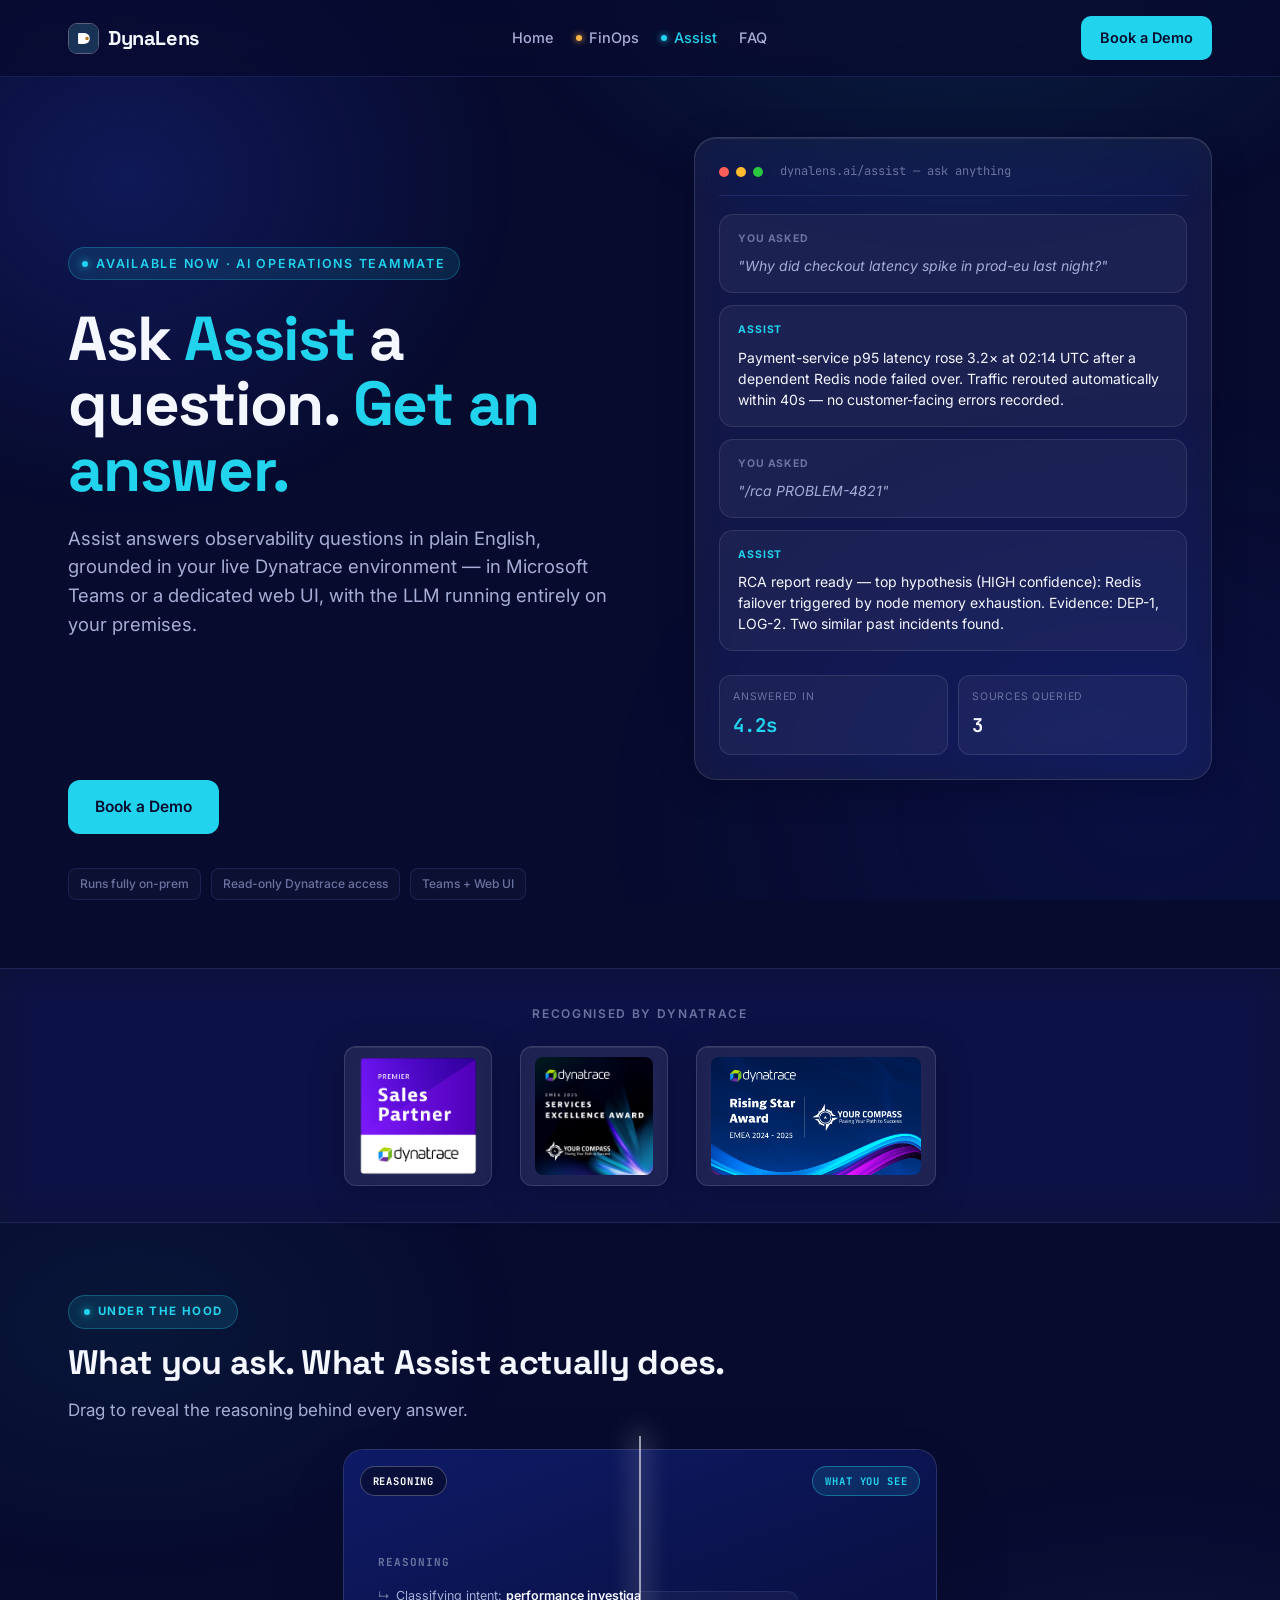
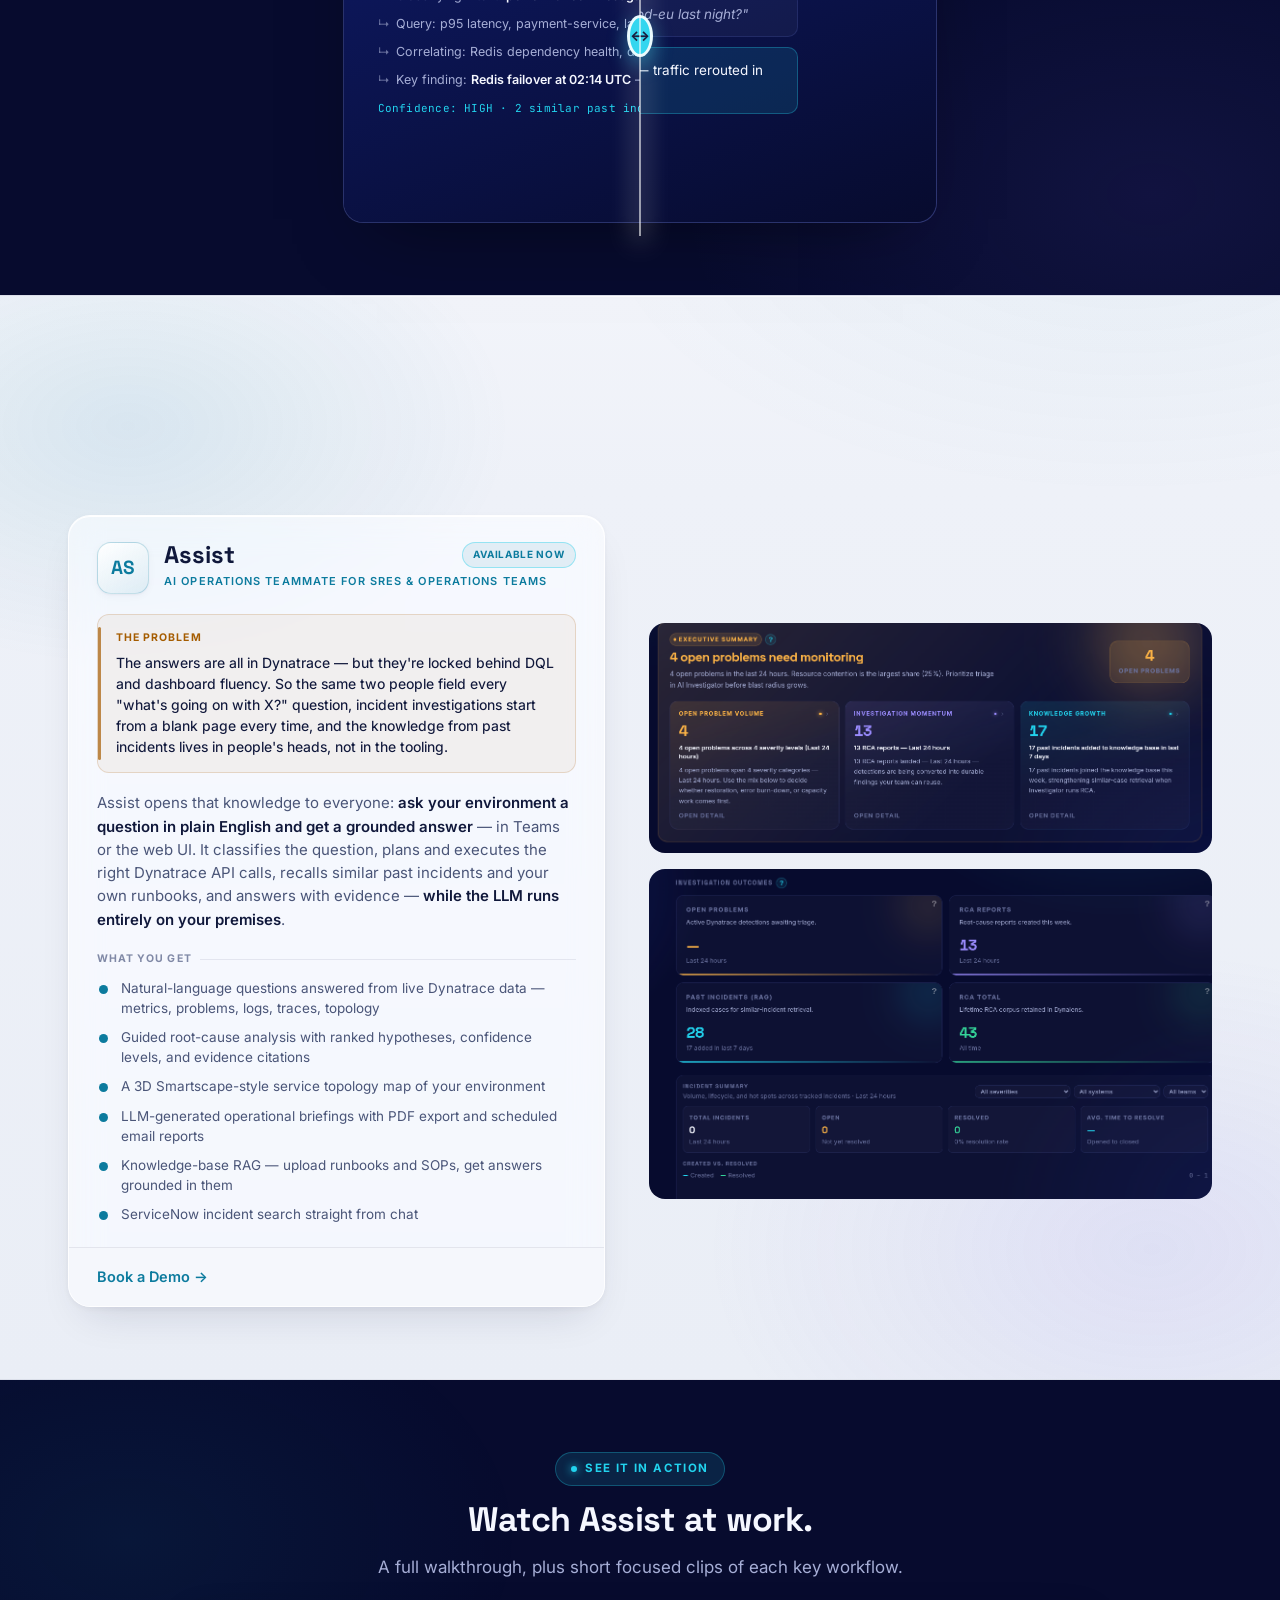
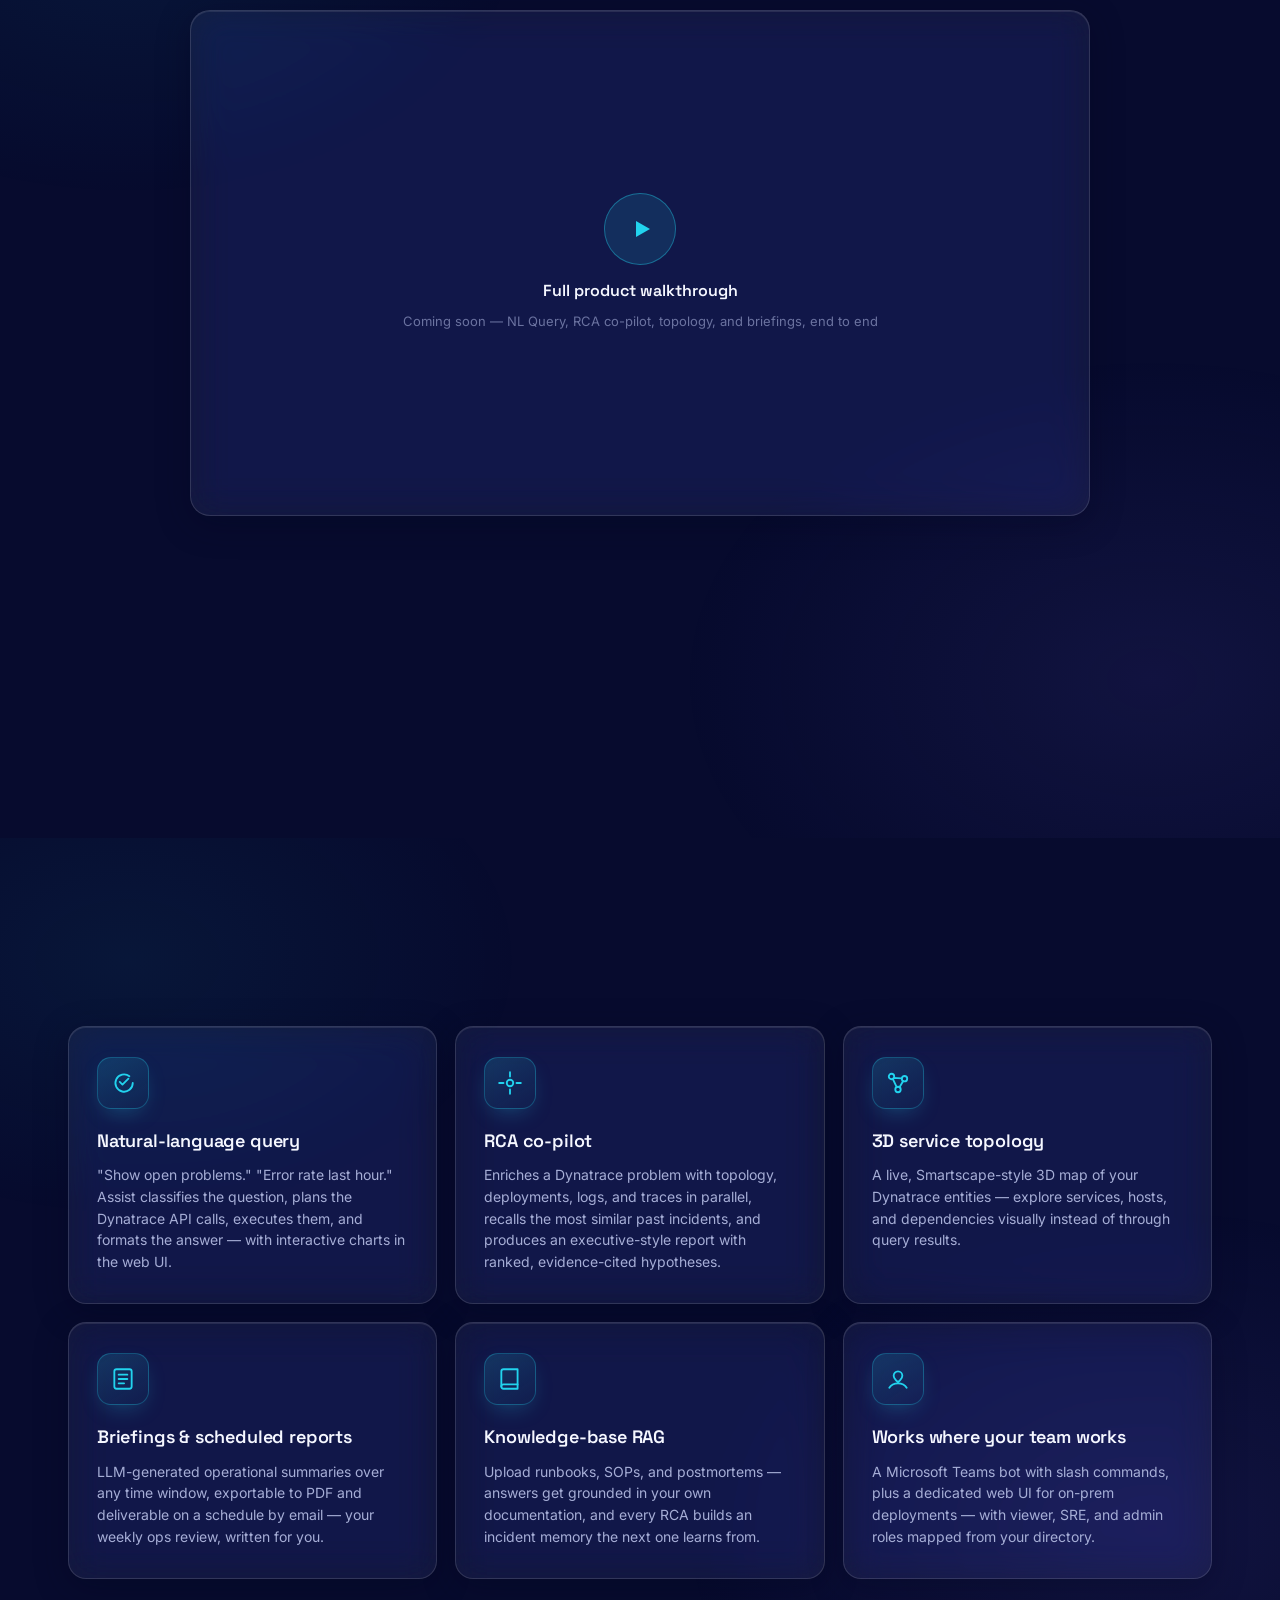
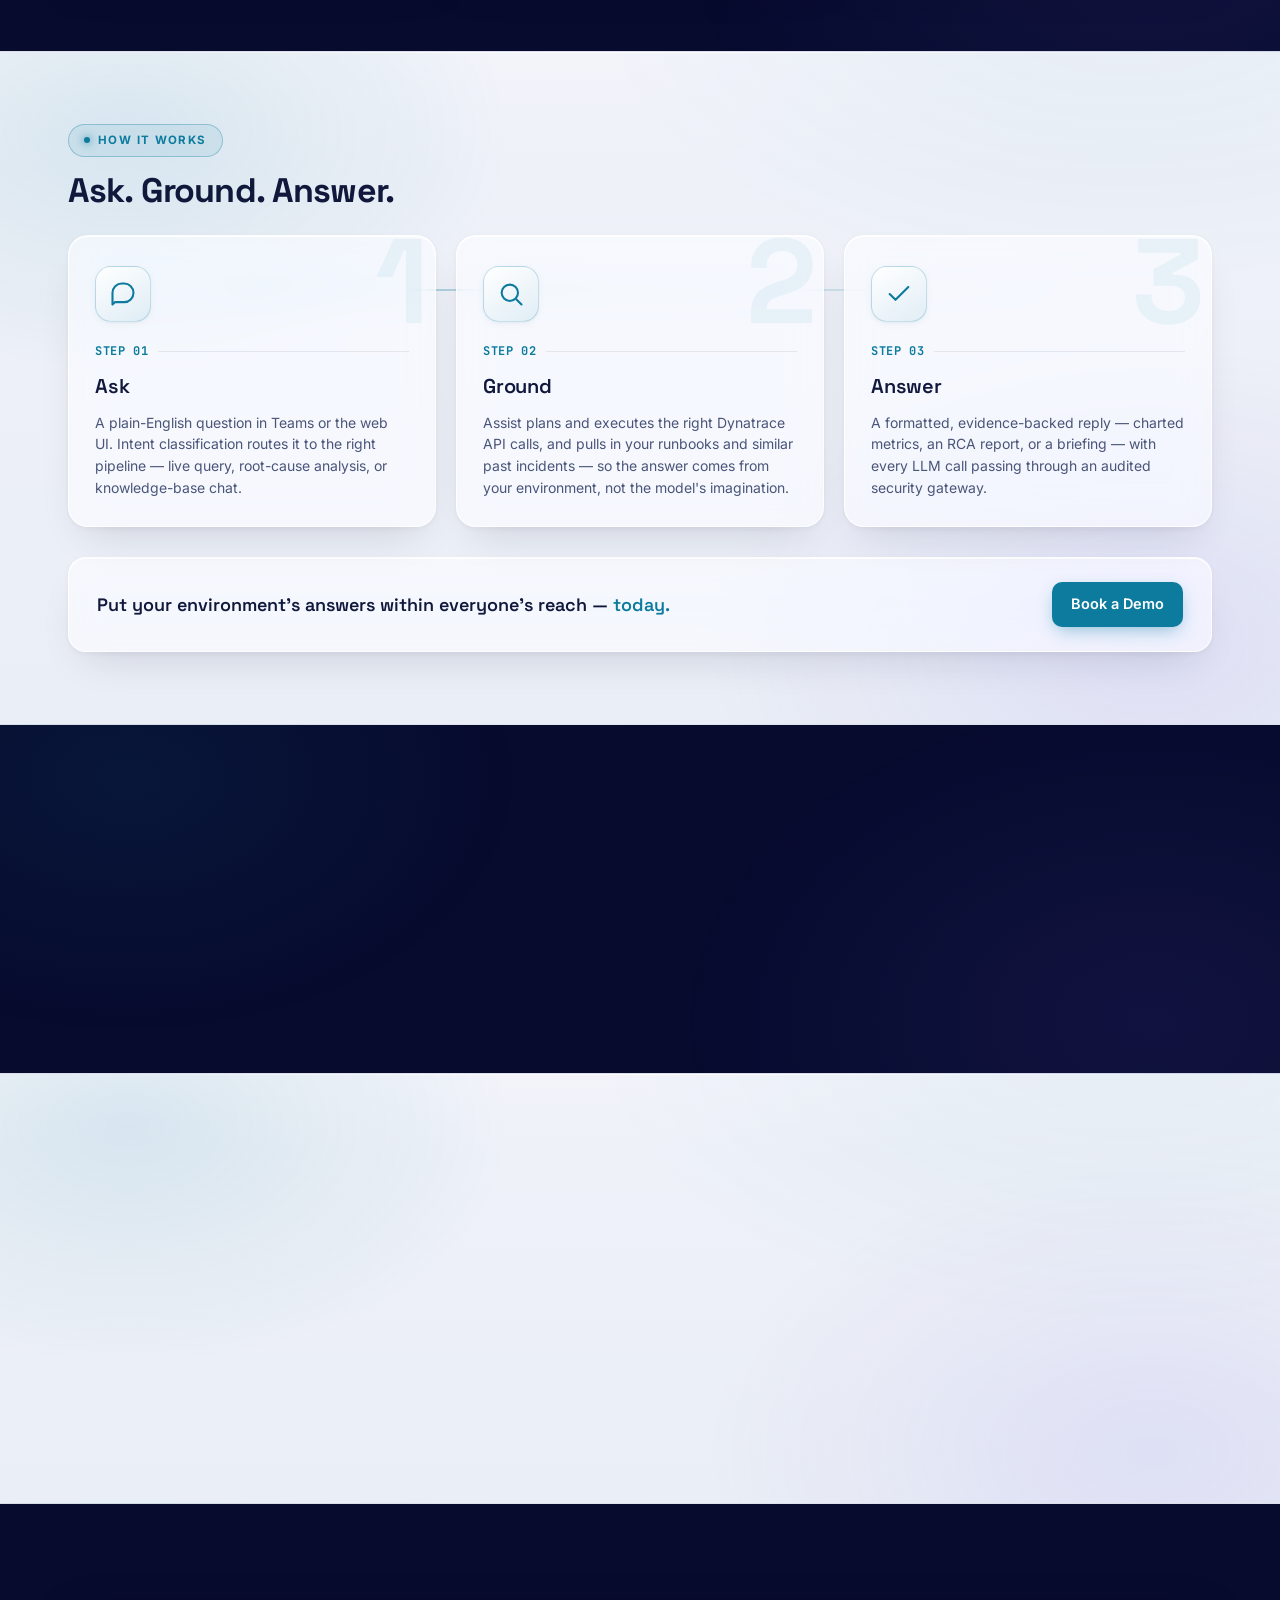
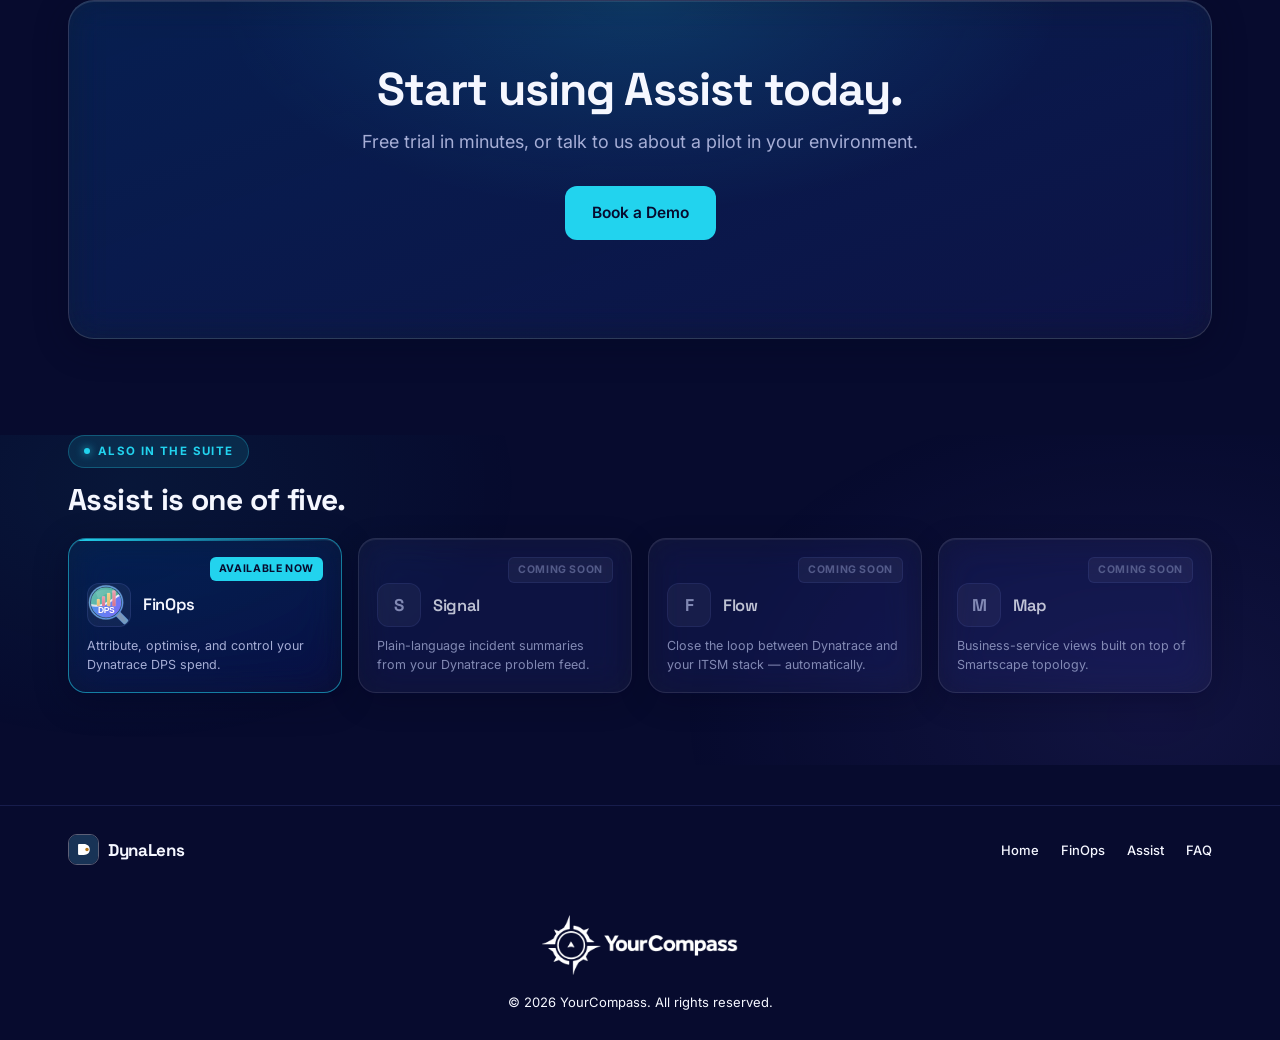
==== commit b472b4b2: "Restyle before/after slider: smaller, overflowing divider, fixed gap - Narrower on desktop (max-widt" ====
--- a/dynalens-assist-page.html
+++ b/dynalens-assist-page.html
@@ -111,7 +111,7 @@
 </div>
 
 <!-- BEFORE / AFTER -->
-<section class="blk" style="padding-bottom:0;display:none">
+<section class="blk">
   <div class="wrap">
     <div class="sec-head reveal" style="margin-bottom:26px">
       <span class="sec-eye">Under the hood</span>
--- a/assets/css/assist.css
+++ b/assets/css/assist.css
@@ -53,8 +53,8 @@
     .ps-dots{display:flex}
   }
   /* ---------- SURFACE/REASONING SLIDER ---------- */
-  .ba-slider{position:relative;border-radius:20px;overflow:hidden;border:1px solid var(--line-strong);aspect-ratio:1.59;min-height:255px;max-width:70%;margin:0 auto;background:var(--card);user-select:none;touch-action:none;box-shadow:0 30px 70px -34px rgba(0,0,0,.5)}
-  .ba-pane{position:absolute;inset:0;padding:30px 34px;display:flex;flex-direction:column;justify-content:center;background:linear-gradient(160deg,rgba(14,26,102,.94),rgba(7,11,46,.98))}
+  .ba-slider{position:relative;border-radius:20px;overflow:visible;border:1px solid var(--line-strong);aspect-ratio:1.59;min-height:255px;max-width:70%;margin:0 auto;background:var(--card);user-select:none;touch-action:none;box-shadow:0 30px 70px -34px rgba(0,0,0,.5)}
+  .ba-pane{position:absolute;inset:0;padding:30px 34px;display:flex;flex-direction:column;justify-content:center;background:linear-gradient(160deg,#0E1A66,#070B2E);border-radius:20px;overflow:hidden}
   .ba-before{clip-path:inset(0 50% 0 0)}
   .ba-kicker{font-family:'JetBrains Mono';font-size:11px;font-weight:700;letter-spacing:.1em;text-transform:uppercase;color:var(--text-faint);margin-bottom:16px;display:block}
   .ba-kicker.cy{color:var(--cyan)}
@@ -68,15 +68,20 @@
   .ba-reason .rline::before{content:"↳";position:absolute;left:0;top:0;color:var(--text-faint);font-size:12px}
   .ba-reason .rline b{color:var(--text);font-weight:600}
   .ba-reason .conf{margin-top:2px;font-family:'JetBrains Mono';font-size:11px;color:var(--cyan);letter-spacing:.02em}
-  .ba-handle{position:absolute;top:0;bottom:0;left:50%;width:0;transform:translateX(-50%);cursor:ew-resize;z-index:3;display:flex;align-items:center;justify-content:center}
-  .ba-handle::before{content:"";position:absolute;top:0;bottom:0;left:0;width:2px;background:rgba(255,255,255,.55);transform:translateX(-50%)}
-  .ba-grip{width:42px;height:42px;border-radius:50%;background:var(--cyan);color:var(--navy-900);display:flex;align-items:center;justify-content:center;font-size:15px;font-weight:700;box-shadow:0 8px 20px rgba(34,211,238,.4);border:3px solid rgba(255,255,255,.9)}
+  .ba-handle{position:absolute;top:-14px;bottom:-14px;left:50%;width:0;transform:translateX(-50%);cursor:ew-resize;z-index:3;display:flex;align-items:center;justify-content:center;touch-action:none}
+  .ba-handle::before{content:"";position:absolute;top:0;bottom:0;left:0;width:2px;background:rgba(255,255,255,.6);transform:translateX(-50%);box-shadow:0 0 24px 6px rgba(255,255,255,.2)}
+  .ba-grip{width:42px;height:42px;border-radius:50%;background:var(--cyan);color:var(--navy-900);display:flex;align-items:center;justify-content:center;font-size:15px;font-weight:700;box-shadow:0 8px 20px rgba(34,211,238,.4);border:3px solid rgba(255,255,255,.9);touch-action:none}
   .ba-tag{position:absolute;top:16px;font-family:'JetBrains Mono';font-size:10.5px;font-weight:700;letter-spacing:.08em;text-transform:uppercase;padding:6px 12px;border-radius:100px;z-index:2;pointer-events:none}
   .ba-tag-before{left:16px;background:rgba(0,0,0,.4);color:#fff;border:1px solid rgba(255,255,255,.25)}
   .ba-tag-after{right:16px;background:var(--cyan-soft);color:var(--cyan);border:1px solid rgba(34,211,238,.4)}
+  @media(min-width:901px){
+    .ba-slider{max-width:52%}
+  }
   @media(max-width:640px){
     .ba-slider{aspect-ratio:.62;min-height:357px;max-width:100%}
     .ba-pane{padding:22px 20px}
+    .ba-handle{top:-10px;bottom:-10px}
+    .ba-grip{width:48px;height:48px}
   }
   .scard{background:var(--card);border:1px solid var(--line);border-radius:var(--radius);padding:48px 22px 22px;text-decoration:none;color:inherit;transition:all .25s ease;position:relative;overflow:hidden}
   .scard:hover:not(.soon-card){transform:translateY(-4px);border-color:var(--line-strong);background:var(--card-hover)}
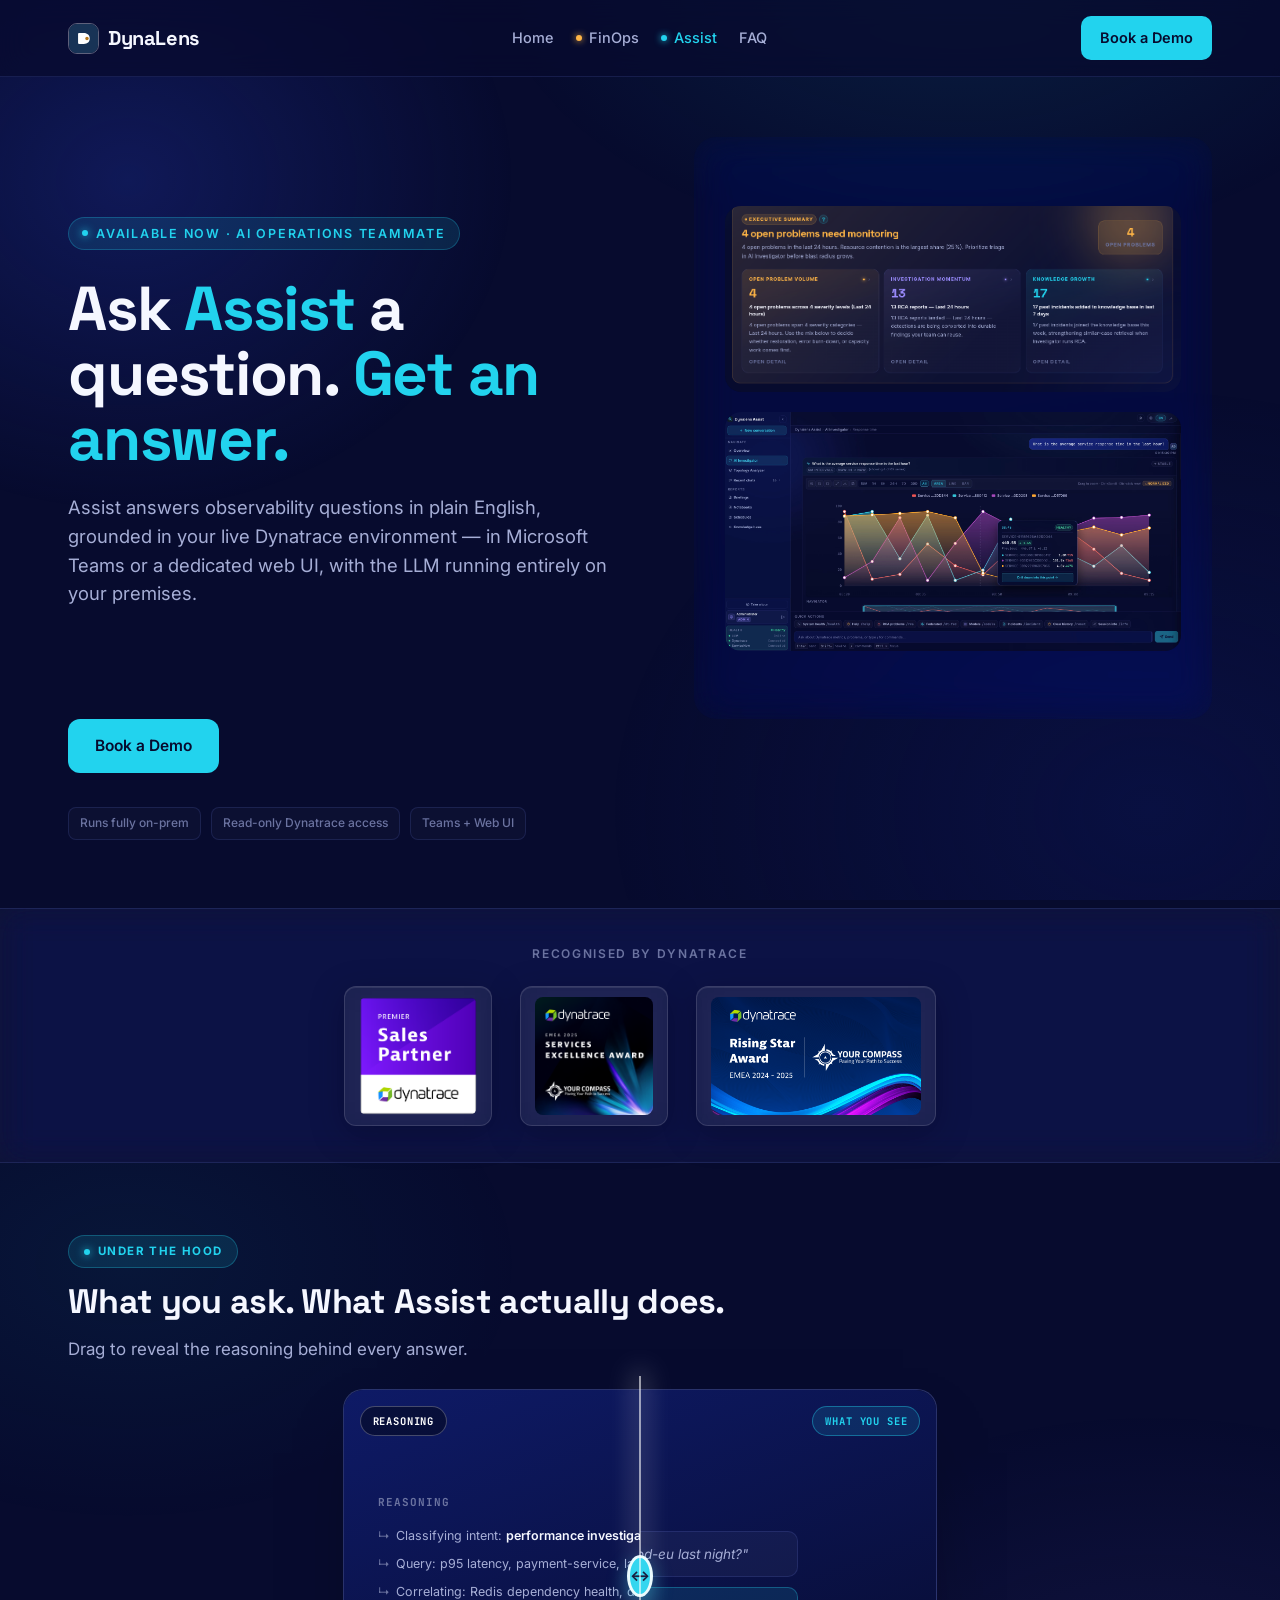
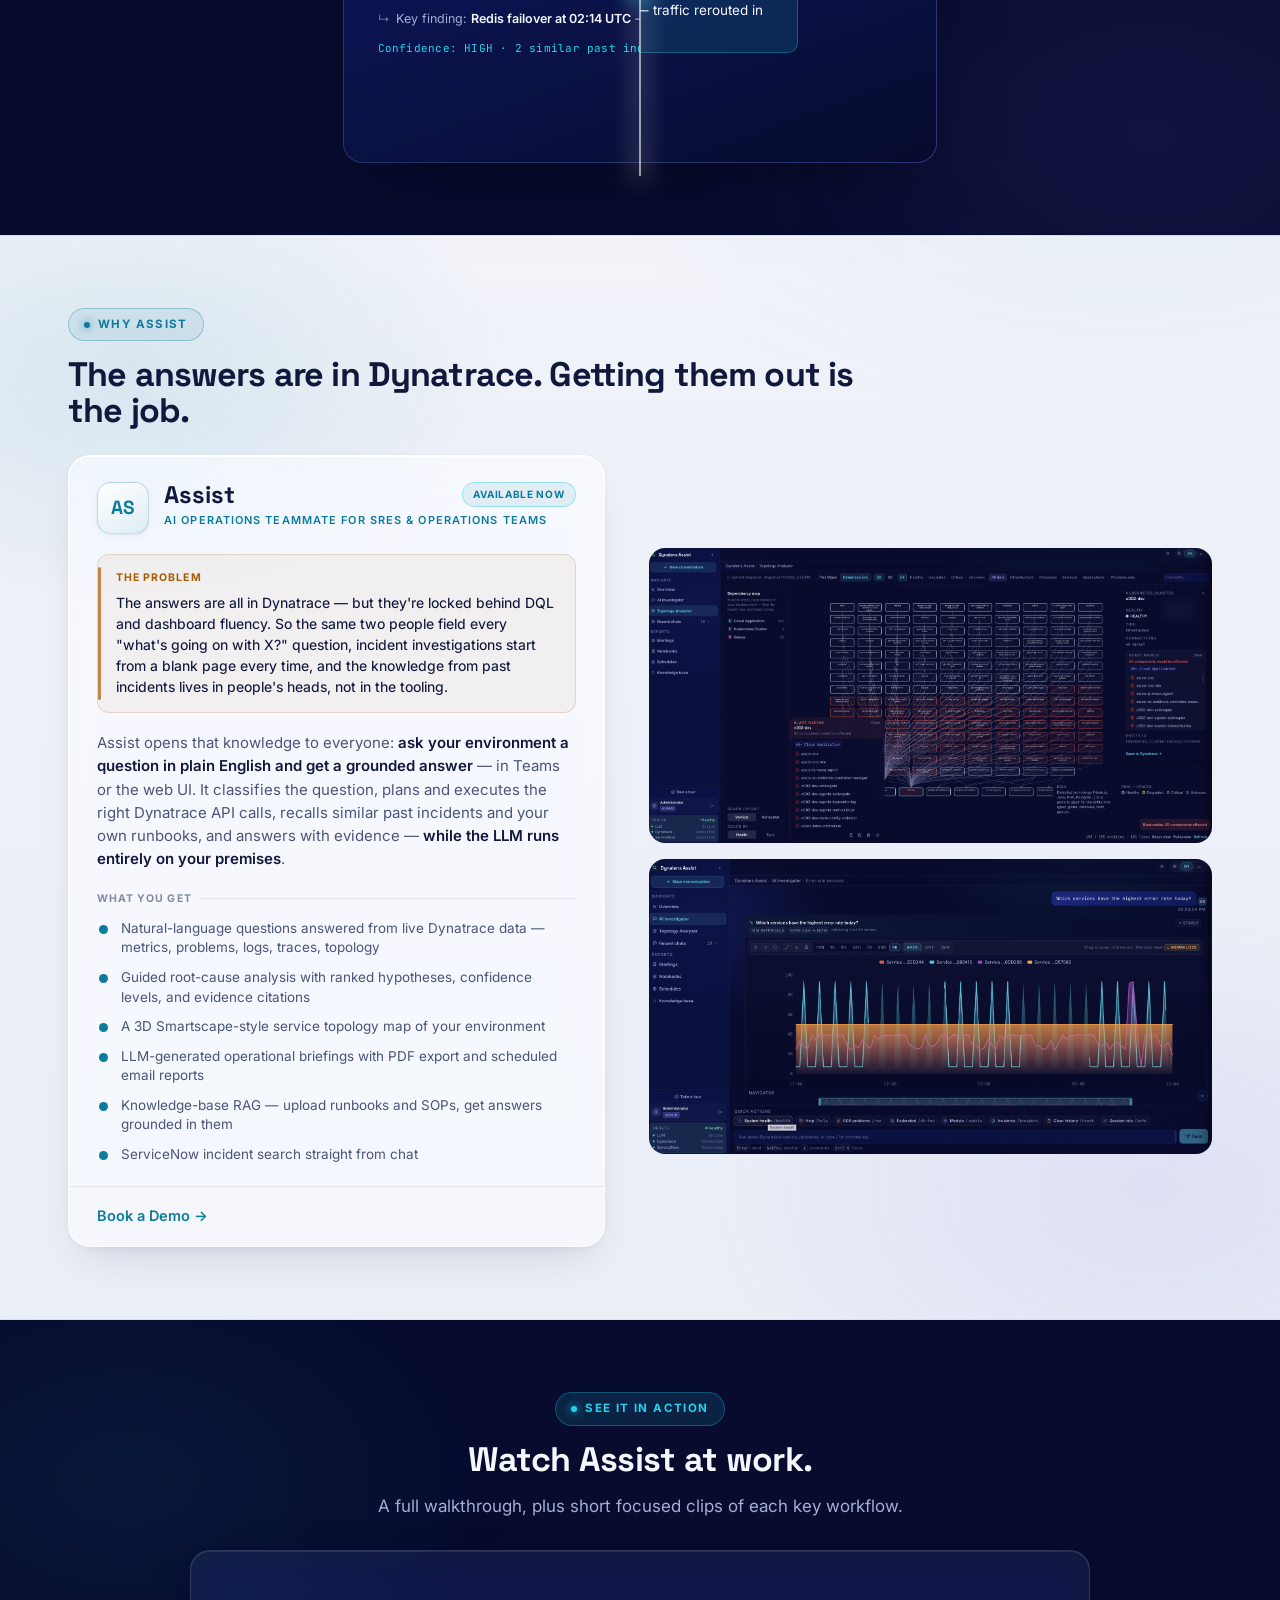
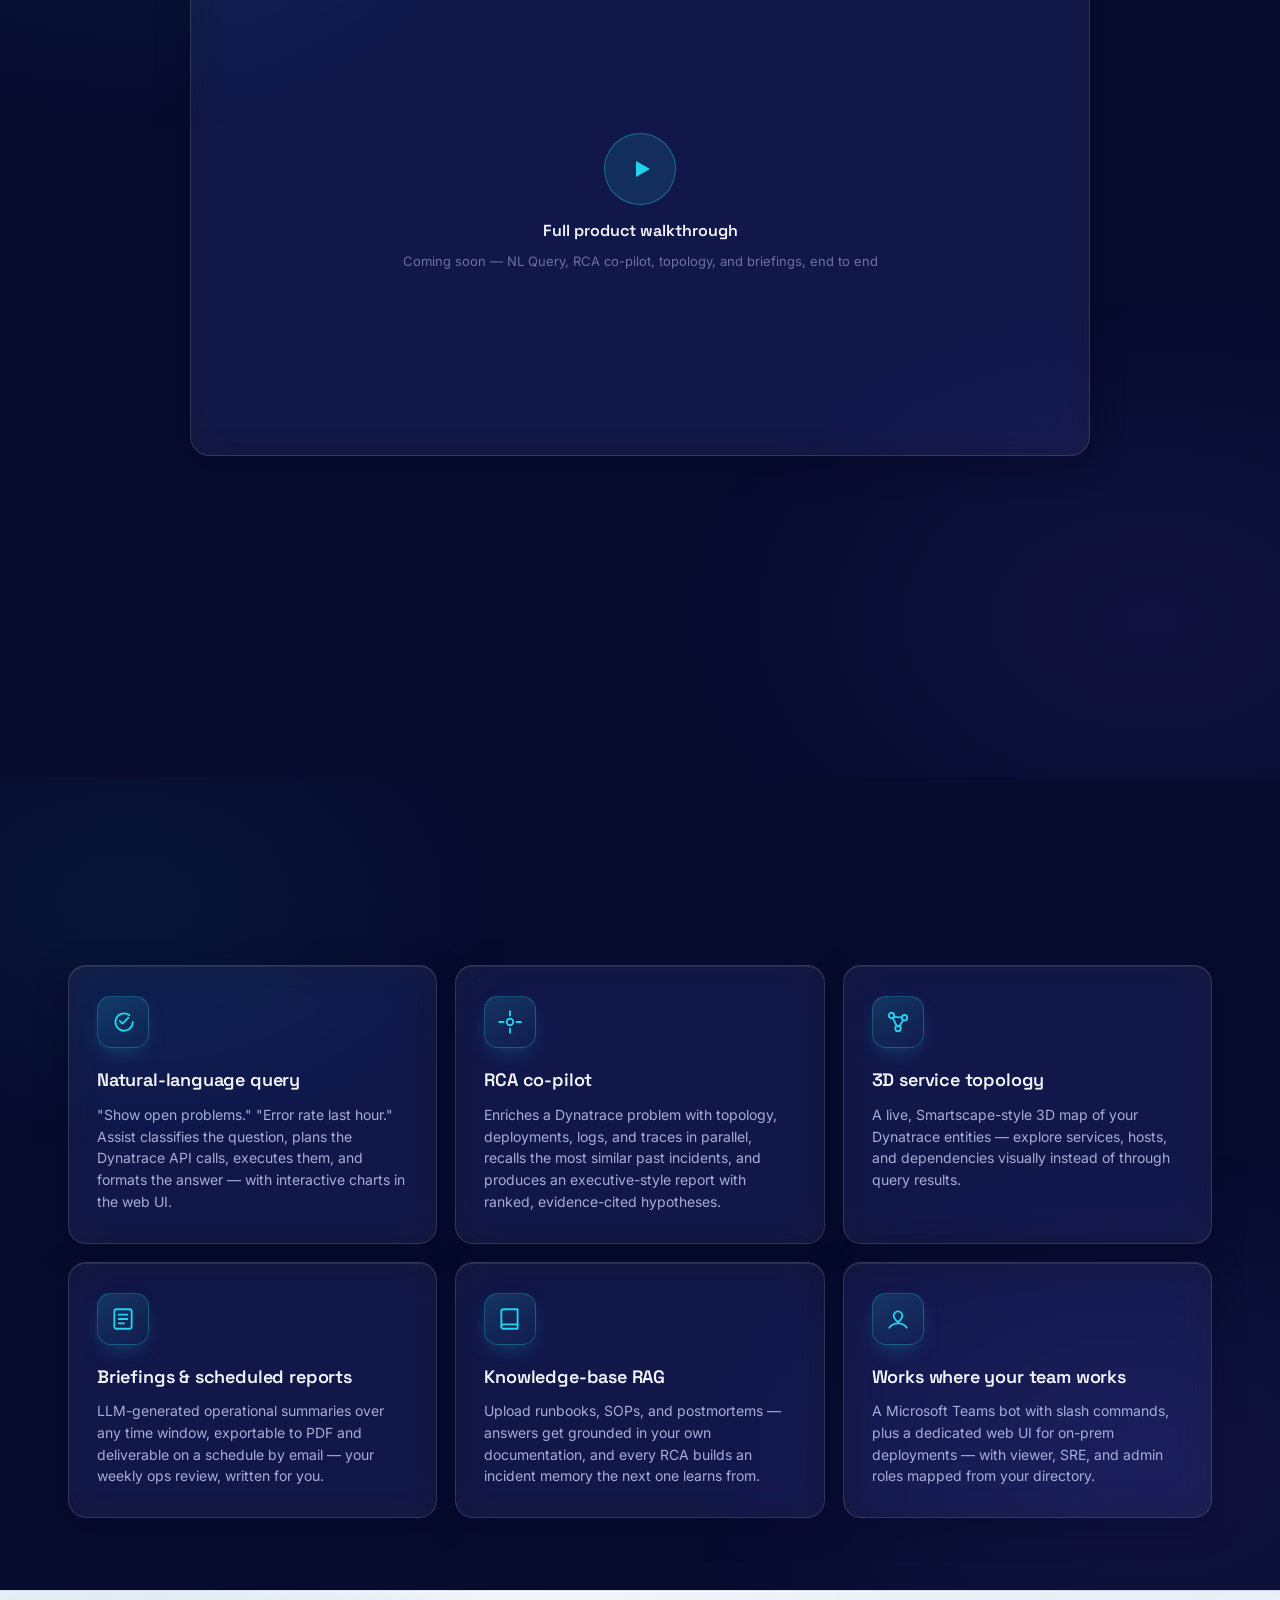
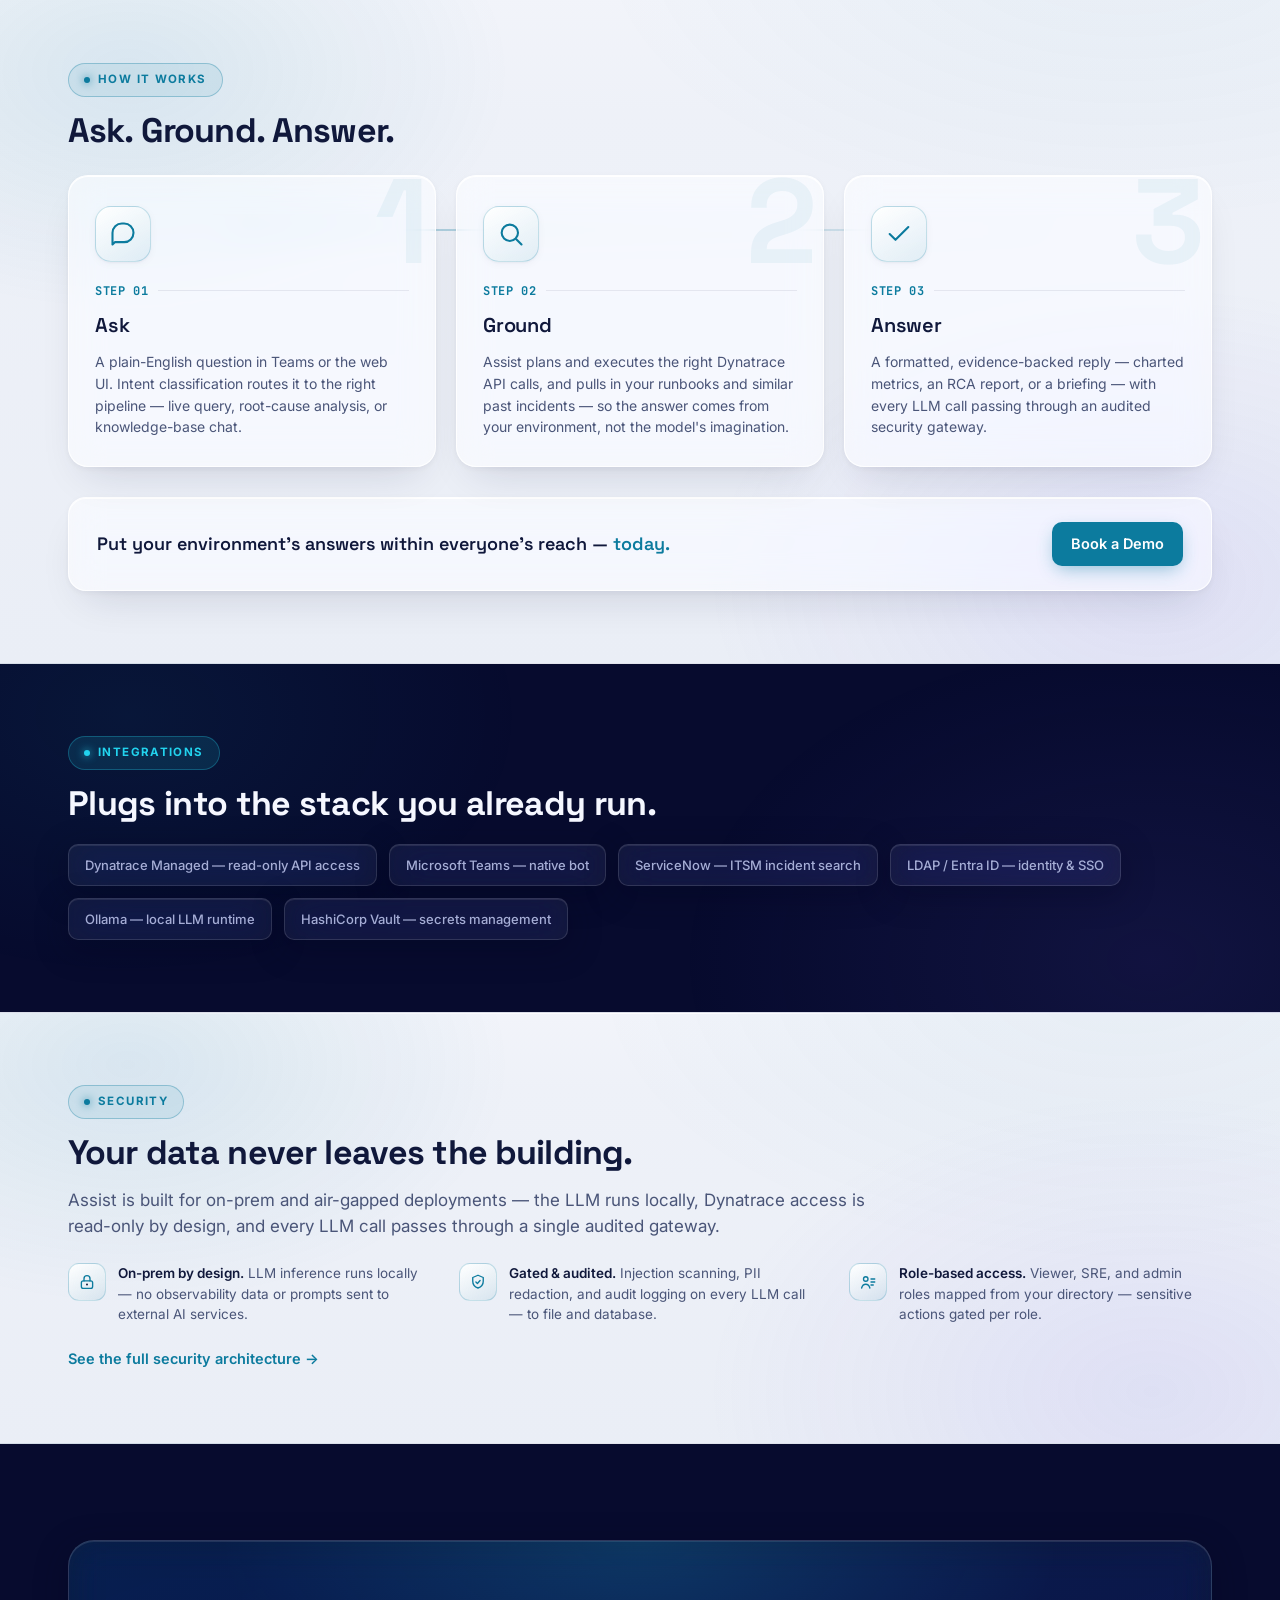
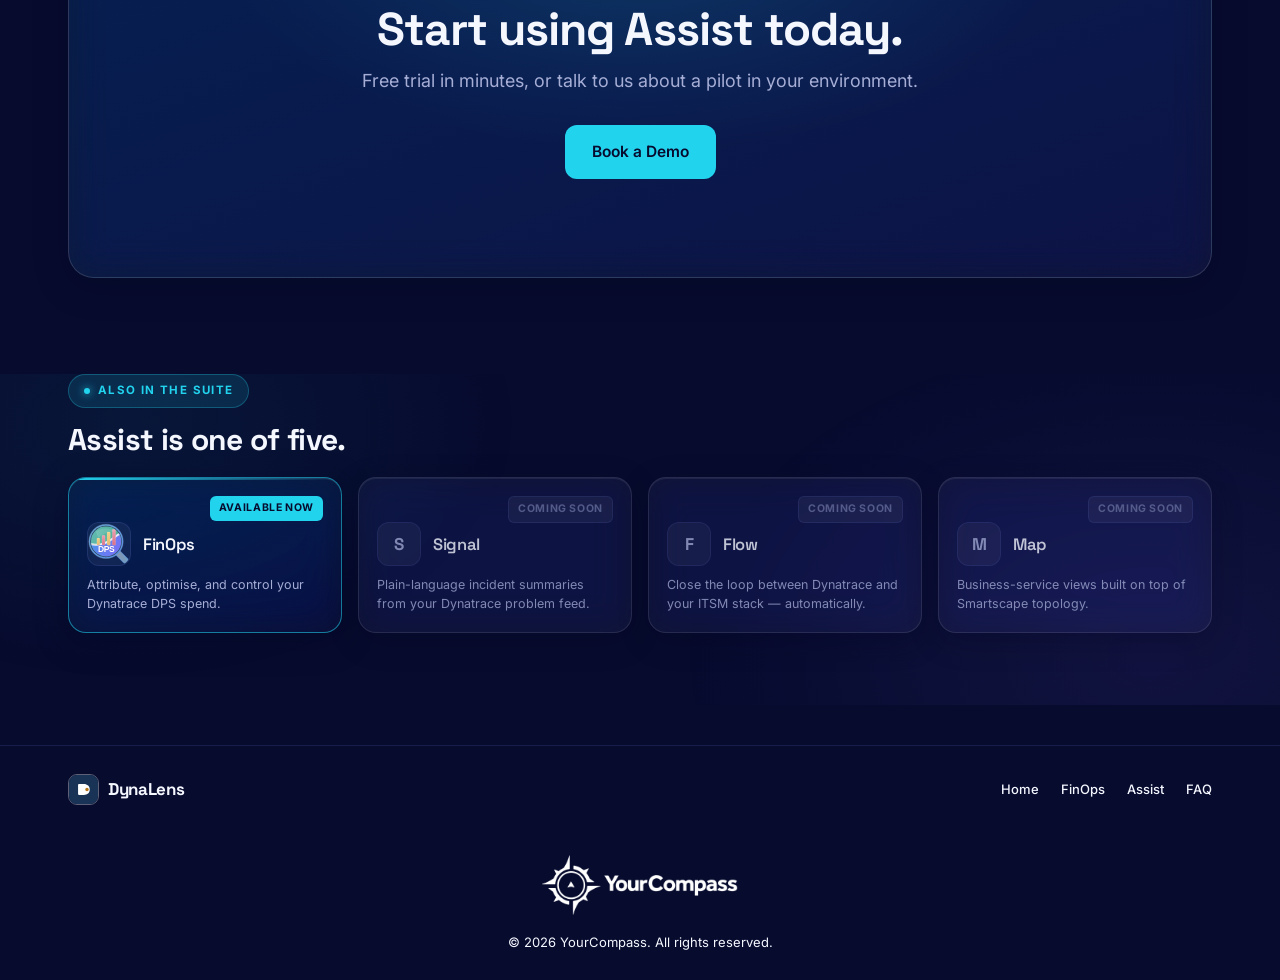
==== commit 0675f66e: "Swap in flashier real Assist screenshots, add real hero images to Assist page - New Assist screensho" ====
--- a/dynalens-assist-page.html
+++ b/dynalens-assist-page.html
@@ -52,31 +52,9 @@
         <h1>Ask <span class="hl">Assist</span> a question. <span class="hl">Get an answer.</span></h1>
         <p class="hero-sub">Assist answers observability questions in plain English, grounded in your live Dynatrace environment — in Microsoft Teams or a dedicated web UI, with the LLM running entirely on your premises.</p>
       </div>
-      <div class="assist-visual hero-visual reveal">
-        <div class="dash-bar">
-          <span class="d d1"></span><span class="d d2"></span><span class="d d3"></span>
-          <span class="dash-url mono">dynalens.ai/assist — ask anything</span>
-        </div>
-        <div class="av-block">
-          <span class="av-label me">You asked</span>
-          <p class="av-text q">"Why did checkout latency spike in prod-eu last night?"</p>
-        </div>
-        <div class="av-block">
-          <span class="av-label ai">Assist</span>
-          <p class="av-text">Payment-service p95 latency rose 3.2× at 02:14 UTC after a dependent Redis node failed over. Traffic rerouted automatically within 40s — no customer-facing errors recorded.</p>
-        </div>
-        <div class="av-block">
-          <span class="av-label me">You asked</span>
-          <p class="av-text q">"/rca PROBLEM-4821"</p>
-        </div>
-        <div class="av-block">
-          <span class="av-label ai">Assist</span>
-          <p class="av-text">RCA report ready — top hypothesis (HIGH confidence): Redis failover triggered by node memory exhaustion. Evidence: DEP-1, LOG-2. Two similar past incidents found.</p>
-        </div>
-        <div class="fv-row" style="margin-top:12px">
-          <div class="fv-stat"><div class="l">Answered in</div><div class="v" style="color:var(--cyan)">4.2s</div></div>
-          <div class="fv-stat"><div class="l">Sources queried</div><div class="v">3</div></div>
-        </div>
+      <div class="assist-visual hero-visual assist-shot reveal">
+        <img class="as-shot-1" src="assets/images/assist/executive-summary.png" alt="DynaLens Assist executive summary — open problems needing monitoring" width="1163" height="475" loading="lazy">
+        <img class="as-shot-2" src="assets/images/assist/response-time-chart.png" alt="DynaLens Assist AI Investigator — response time chart with drill-down" width="3440" height="1802" loading="lazy">
       </div>
       <div class="hero-cta reveal">
         <div class="hero-actions">
@@ -183,8 +161,8 @@
         </div>
       </div>
       <div class="why-shot-stack">
-        <img src="assets/images/assist/executive-summary.png" alt="DynaLens Assist executive summary — open problems needing monitoring" width="1163" height="475" loading="lazy">
-        <img src="assets/images/assist/investigation-outcomes.png" alt="DynaLens Assist investigation outcomes — RCA reports, past incidents, resolution stats" width="1173" height="687" loading="lazy">
+        <img src="assets/images/assist/topology-grid.png" alt="DynaLens Assist Topology Analyzer — dependency grid with blast radius" width="3430" height="1796" loading="lazy">
+        <img src="assets/images/assist/error-rate-chart.png" alt="DynaLens Assist AI Investigator — error-rate services chart" width="3438" height="1802" loading="lazy">
       </div>
     </div>
   </div>
--- a/assets/css/main.css
+++ b/assets/css/main.css
@@ -222,23 +222,8 @@
   .soon-tile .st-glyph{font-family:'Space Grotesk';font-weight:700;font-size:22px;color:var(--cyan);margin-bottom:10px;display:inline-block;width:42px;height:42px;line-height:42px;text-align:center;background:var(--cyan-soft);border:1px solid rgba(34,211,238,.25);border-radius:11px}
   .soon-tile h4{font-family:'Space Grotesk';font-weight:600;font-size:16px;margin-bottom:5px}
   .soon-tile p{font-size:12.5px;color:var(--text-faint);line-height:1.45}
-  /* finops slide visual = reuse .dash but compact stat focus */
   .finops-visual{background:linear-gradient(160deg, rgba(255,181,70,.06), rgba(7,11,46,.85));border:1px solid var(--line-strong);border-radius:22px;padding:24px;box-shadow:0 40px 90px -30px rgba(0,0,0,.8)}
-  .finops-visual .big-save{font-family:'JetBrains Mono';font-weight:700;font-size:54px;color:var(--amber);line-height:1;margin:6px 0 4px}
-  .finops-visual .save-cap{font-size:13px;color:var(--text-dim);margin-bottom:22px}
-  .fv-row{display:flex;gap:10px}
-  .fv-stat{flex:1;background:var(--card);border:1px solid var(--line);border-radius:12px;padding:13px}
-  .fv-stat .l{font-size:10.5px;color:var(--text-faint);text-transform:uppercase;letter-spacing:.07em;margin-bottom:6px}
-  .fv-stat .v{font-family:'JetBrains Mono';font-weight:700;font-size:19px}
-  /* assist hero-visual: Q&A panel, cyan-tinted (live status) */
   .assist-visual{background:linear-gradient(160deg, rgba(34,211,238,.07), rgba(7,11,46,.85));border:1px solid var(--line-strong);border-radius:22px;padding:24px;box-shadow:0 40px 90px -30px rgba(0,0,0,.8);display:flex;flex-direction:column;justify-content:center}
-  .av-block{background:var(--card);border:1px solid var(--line);border-radius:14px;padding:16px 18px;margin-bottom:12px}
-  .av-block:last-of-type{margin-bottom:0}
-  .av-label{font-size:10.5px;font-weight:700;letter-spacing:.08em;text-transform:uppercase;margin-bottom:8px;display:block}
-  .av-label.me{color:var(--text-faint)}
-  .av-label.ai{color:var(--cyan)}
-  .av-text{font-size:14px;line-height:1.5;color:var(--text)}
-  .av-text.q{color:var(--text-dim);font-style:italic}
   /* ---------- PARTNER STRIP ---------- */
   .partner-strip{border-top:1px solid var(--line);border-bottom:1px solid var(--line);background:linear-gradient(180deg,rgba(14,26,102,.25),transparent);margin-top:20px}
   .pbadge{display:flex;align-items:center;gap:10px;padding:11px 18px;border:1px solid var(--line-strong);border-radius:12px;background:var(--card);transition:all .25s ease;cursor:default}
@@ -251,44 +236,10 @@
   .pbadge .pb-txt{display:flex;flex-direction:column;line-height:1.2}
   .pbadge .pb-txt b{font-family:'Space Grotesk';font-weight:600;font-size:13.5px;color:var(--text)}
   .pbadge .pb-txt span{font-size:10.5px;color:var(--text-faint)}
-  /* ---------- HERO DASHBOARD (signature) ---------- */
-  .dash{
-    background:linear-gradient(160deg, rgba(14,26,102,.6), rgba(7,11,46,.85));
-    border:1px solid var(--line-strong);
-    border-radius:22px;
-    padding:20px;
-    box-shadow:0 40px 90px -30px rgba(0,0,0,.8), inset 0 1px 0 rgba(255,255,255,.05);
-    position:relative;overflow:hidden;
-  }
-  .dash::before{content:"";position:absolute;top:0;left:0;right:0;height:1px;background:linear-gradient(90deg,transparent,var(--cyan),transparent);opacity:.6}
-  .dash-bar{display:flex;align-items:center;gap:7px;margin-bottom:18px;padding-bottom:14px;border-bottom:1px solid var(--line)}
-  .dash-bar .d{width:10px;height:10px;border-radius:50%}
+  /* mac-window dots, reused by the hero fan carousel's title bar */
   .d1{background:#ff5f57}
   .d2{background:#febc2e}
   .d3{background:#28c840}
-  .dash-url{margin-left:10px;font-size:12px;color:var(--text-faint)}
-  .stat-row{display:grid;grid-template-columns:repeat(3,1fr);gap:12px;margin-bottom:18px}
-  .stat{background:var(--card);border:1px solid var(--line);border-radius:13px;padding:14px}
-  .stat .label{font-size:11px;color:var(--text-faint);text-transform:uppercase;letter-spacing:.08em;margin-bottom:7px}
-  .stat .val{font-family:'JetBrains Mono';font-weight:700;font-size:24px;color:var(--text)}
-  .stat .val.amber{color:var(--amber)}
-  .stat .delta{font-size:11.5px;font-weight:500;margin-top:4px}
-  .delta.up{color:var(--green)}
-  .delta.dim{color:var(--text-faint)}
-  .reco-head{display:flex;justify-content:space-between;align-items:center;margin-bottom:11px}
-  .reco-head .t{font-size:13px;font-weight:600;color:var(--text)}
-  .reco-head .c{font-size:11px;color:var(--cyan);background:var(--cyan-soft);padding:3px 9px;border-radius:100px;font-weight:600}
-  .reco{display:flex;justify-content:space-between;align-items:center;padding:10px 12px;background:var(--card);border:1px solid var(--line);border-radius:10px;margin-bottom:8px;opacity:0;transform:translateX(-12px)}
-  .reco.in{animation:slideIn .5s ease forwards}
-  @keyframes slideIn{to{opacity:1;transform:translateX(0)}}
-  .reco .name{font-size:13px;color:var(--text-dim)}
-  .reco .save{font-family:'JetBrains Mono';font-size:13px;font-weight:700;color:var(--amber)}
-  .tenants{margin-top:16px;padding-top:14px;border-top:1px solid var(--line)}
-  .tenant{display:flex;align-items:center;gap:10px;margin-bottom:9px}
-  .tenant .tn{font-size:11.5px;color:var(--text-faint);width:74px;font-family:'JetBrains Mono'}
-  .tbar{flex:1;height:7px;background:rgba(255,255,255,.05);border-radius:100px;overflow:hidden}
-  .tbar i{display:block;height:100%;width:0;border-radius:100px;background:linear-gradient(90deg,var(--navy-500),var(--cyan));transition:width 1.1s cubic-bezier(.2,.7,.2,1)}
-  .tval{font-size:11.5px;font-family:'JetBrains Mono';color:var(--text-dim);width:42px;text-align:right}
   /* ---------- SECTIONS ---------- */
   section.blk{padding:72px 0;position:relative}
   @media(max-width:760px){
@@ -466,12 +417,6 @@
     .hero{padding:36px 0 32px}
     .hero-actions{flex-direction:column;align-items:stretch}
     .hero-actions .btn{width:100%;justify-content:center}
-    .dash{padding:16px}
-    .stat-row{grid-template-columns:1fr 1fr;gap:8px}
-    .stat-row .stat:last-child{grid-column:1 / -1}
-    .reco{flex-wrap:wrap;gap:4px}
-    .fv-row{flex-direction:column}
-    .mini-dash .stat-row{grid-template-columns:1fr}
     .carousel-ctl{flex-wrap:wrap;justify-content:center;gap:12px}
     .suite{grid-template-columns:1fr}
     .soon-stack{grid-template-columns:1fr}
@@ -510,7 +455,6 @@
     backdrop-filter:blur(12px);-webkit-backdrop-filter:blur(12px);
     border-color:rgba(255,255,255,.18)}
   .btn-ghost:hover{background:rgba(255,255,255,.12)}
-  .fv-stat,.av-block,.reco{background:rgba(255,255,255,.045);border-color:rgba(255,255,255,.1)}
   /* ---- light glass surfaces (frosted white) ---- */
   .section-light .btn-ghost{
     background:rgba(255,255,255,.5);
--- a/assets/css/assist.css
+++ b/assets/css/assist.css
@@ -35,6 +35,21 @@
   h1 .hl{color:var(--cyan)}
   @media(max-width:900px){
     .hero-grid{grid-template-columns:1fr;grid-template-areas:"intro" "visual" "cta";gap:40px}
+  }
+  /* assist-visual.assist-shot: real product screenshots, no card frame, own rounded corners */
+  .assist-visual.assist-shot{background:none;border:none;box-shadow:none;padding:0;overflow:visible;line-height:0;display:flex;flex-direction:column;gap:16px}
+  .assist-visual.assist-shot img{display:block;width:100%;height:auto;object-fit:cover;border-radius:16px}
+  @media(min-width:901px){
+    .assist-visual.assist-shot{gap:20px}
+    .assist-visual.assist-shot img{width:88%;margin:0 auto}
+  }
+  @media(max-width:900px){
+    .assist-visual.assist-shot{flex-direction:row;gap:12px}
+    .assist-visual.assist-shot img{width:calc(50% - 6px);height:auto;aspect-ratio:4/3}
+  }
+  @media(max-width:460px){
+    .assist-visual.assist-shot .as-shot-2{display:none}
+    .assist-visual.assist-shot .as-shot-1{width:100%;aspect-ratio:16/9}
   }
   .ps-in{max-width:var(--maxw);margin:0 auto;padding:36px 28px;display:flex;flex-direction:column;align-items:center;gap:22px;text-align:center}
   .ps-label{font-size:12px;font-weight:600;letter-spacing:.14em;text-transform:uppercase;color:var(--text-faint)}
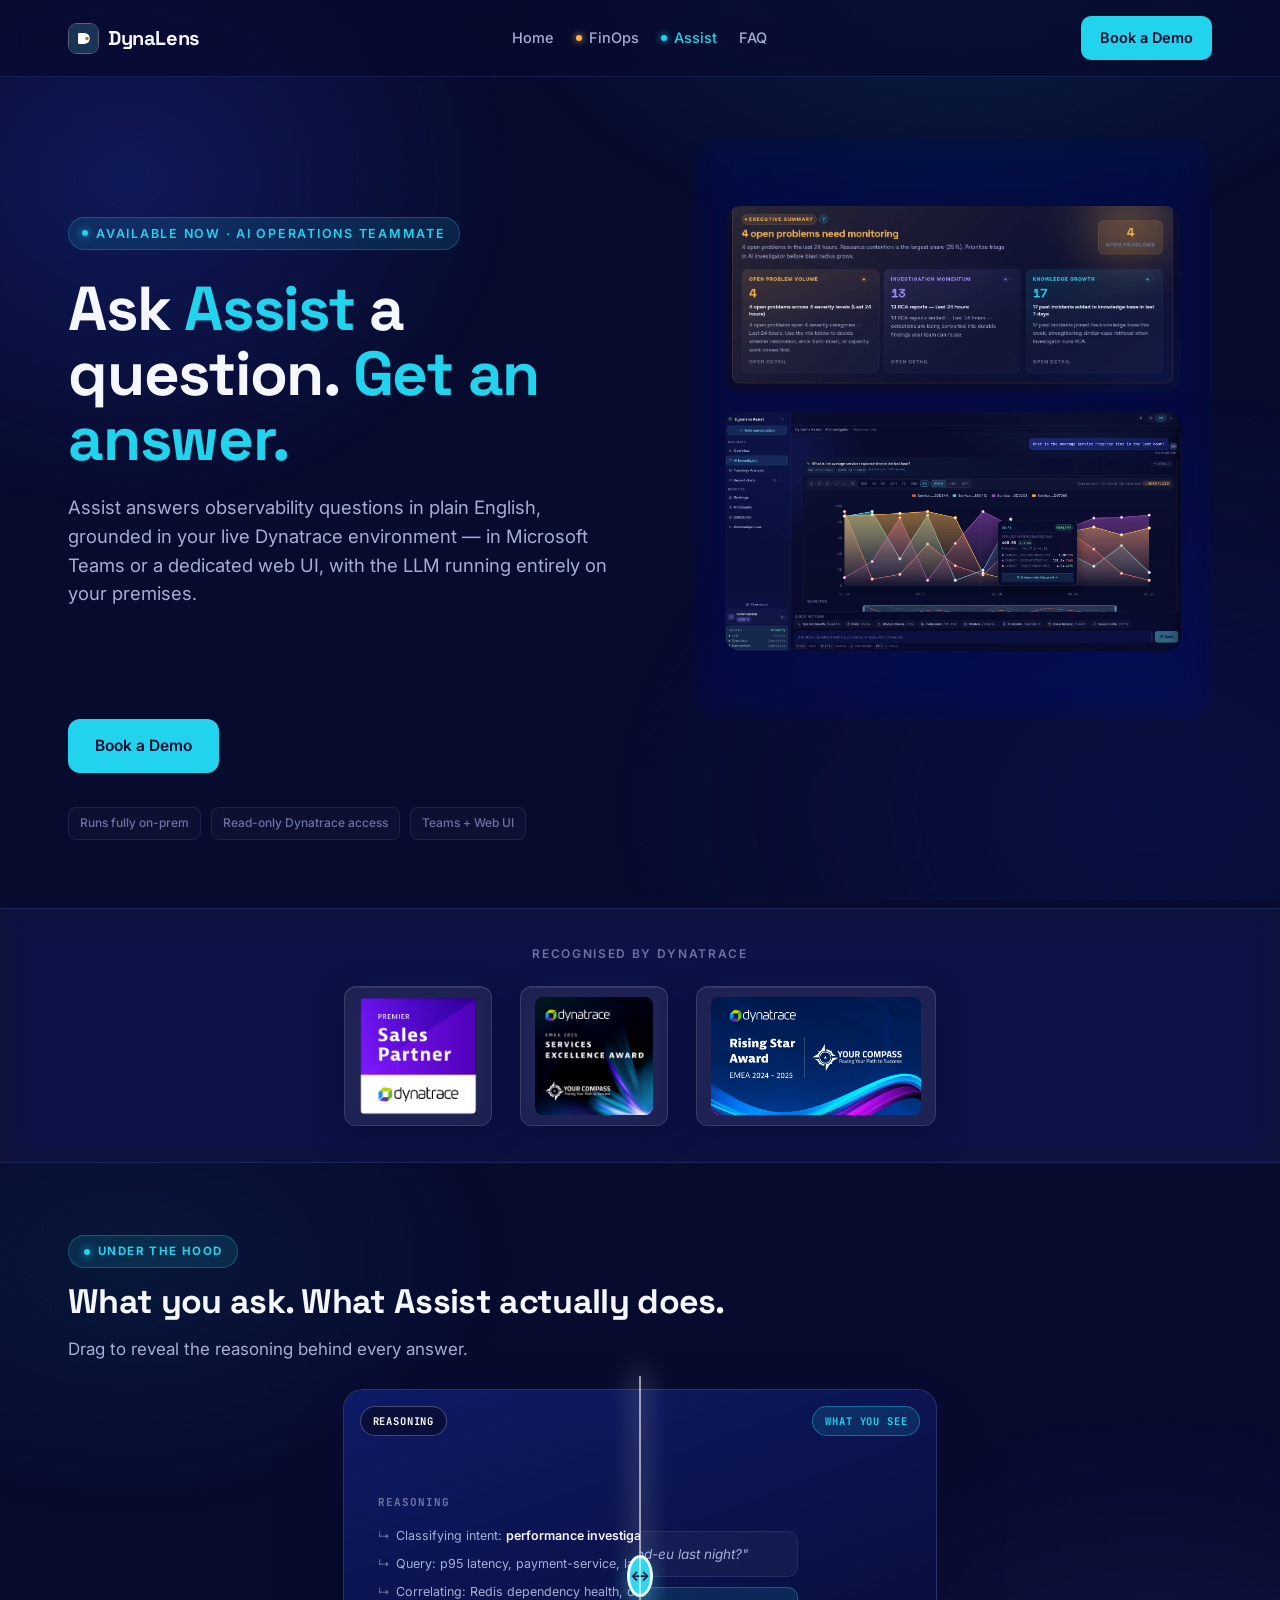
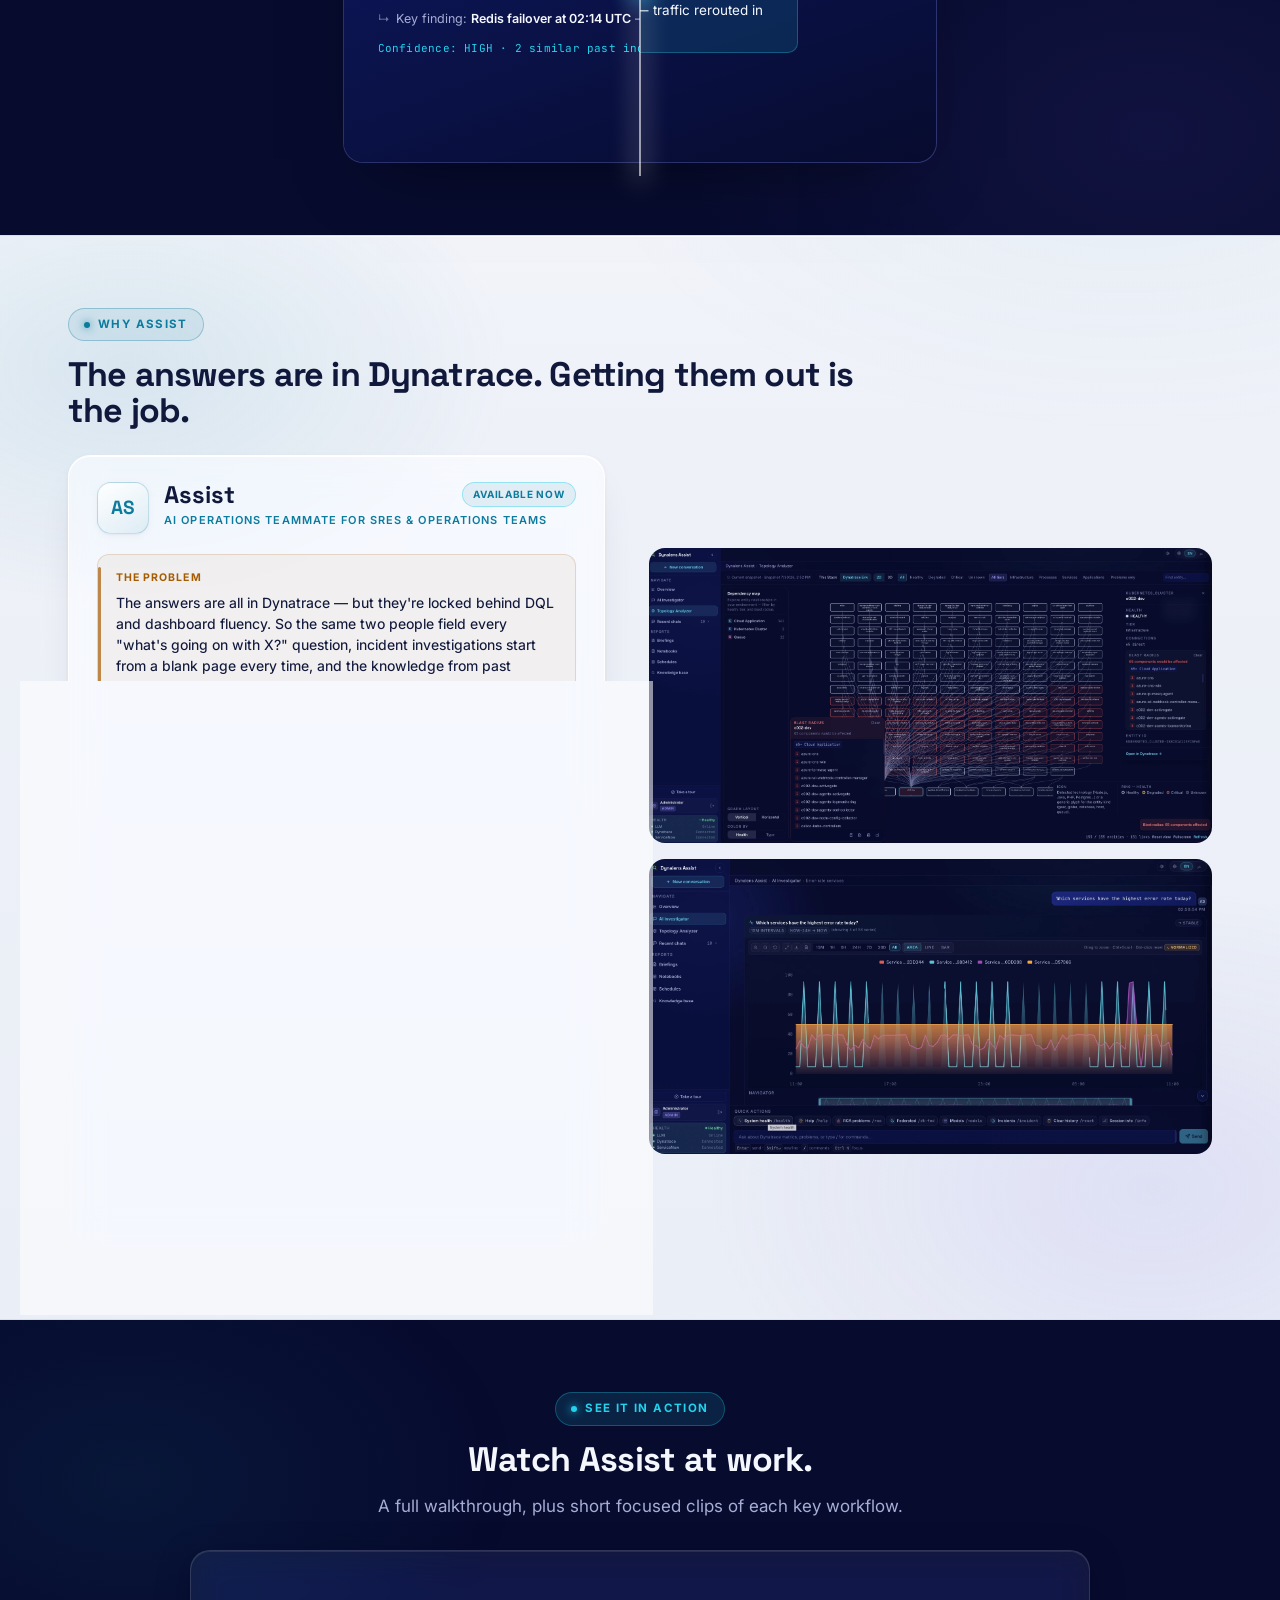
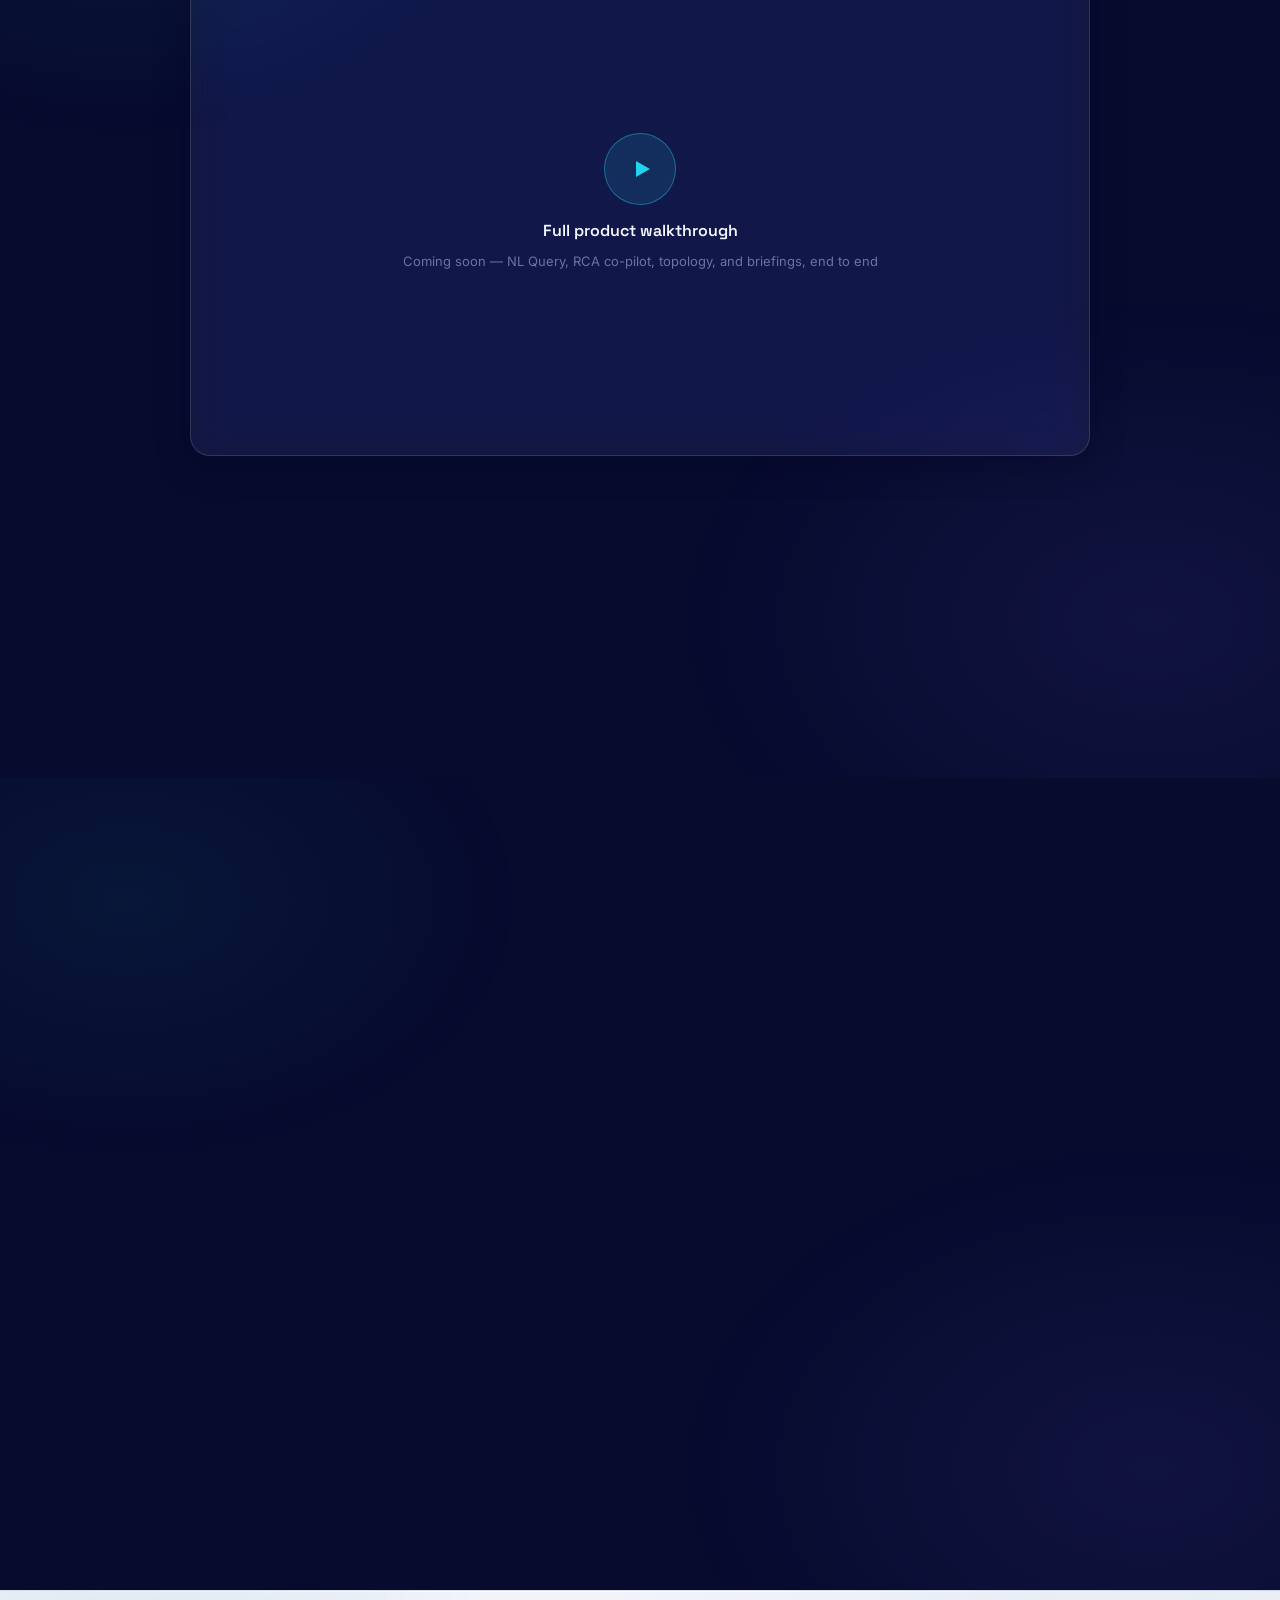
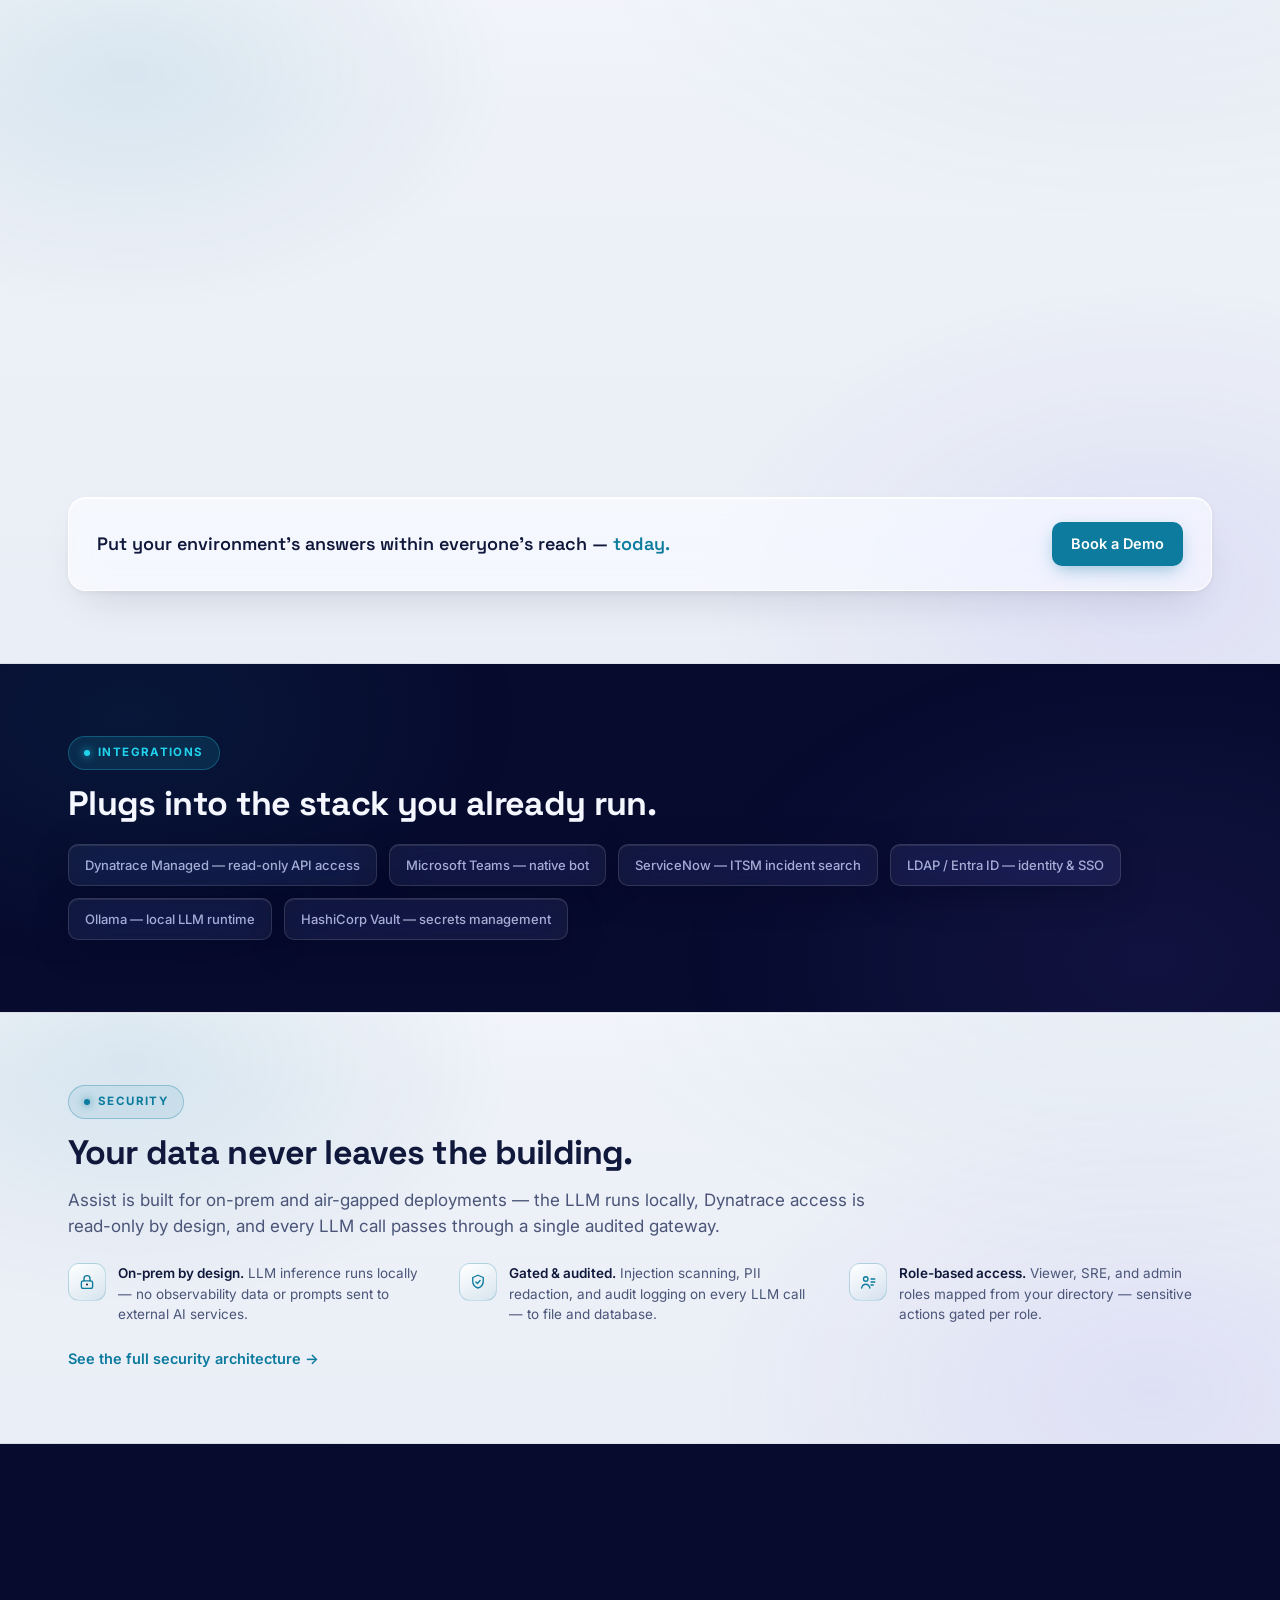
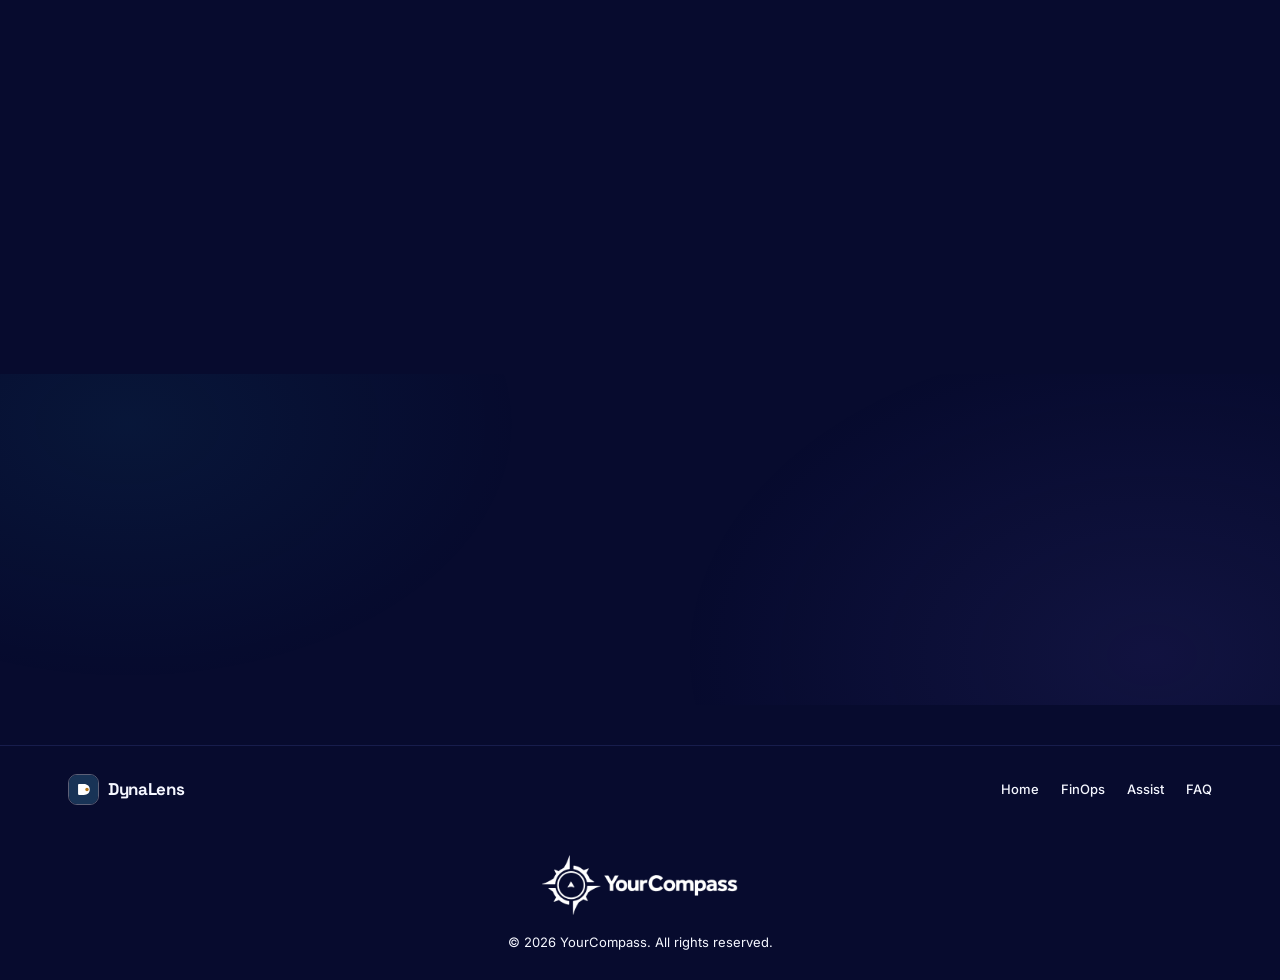
==== commit 7387000b: "Swap Assist screenshots to WebP, drop the heavy PNGs Same 5 images, same dimensions, all now .webp: " ====
--- a/dynalens-assist-page.html
+++ b/dynalens-assist-page.html
@@ -53,8 +53,8 @@
         <p class="hero-sub">Assist answers observability questions in plain English, grounded in your live Dynatrace environment — in Microsoft Teams or a dedicated web UI, with the LLM running entirely on your premises.</p>
       </div>
       <div class="assist-visual hero-visual assist-shot reveal">
-        <img class="as-shot-1" src="assets/images/assist/executive-summary.png" alt="DynaLens Assist executive summary — open problems needing monitoring" width="1163" height="475" loading="lazy">
-        <img class="as-shot-2" src="assets/images/assist/response-time-chart.png" alt="DynaLens Assist AI Investigator — response time chart with drill-down" width="3440" height="1802" loading="lazy">
+        <img class="as-shot-1" src="assets/images/assist/executive-summary.webp" alt="DynaLens Assist executive summary — open problems needing monitoring" width="1163" height="475" loading="lazy">
+        <img class="as-shot-2" src="assets/images/assist/response-time-chart.webp" alt="DynaLens Assist AI Investigator — response time chart with drill-down" width="3440" height="1802" loading="lazy">
       </div>
       <div class="hero-cta reveal">
         <div class="hero-actions">
@@ -161,8 +161,8 @@
         </div>
       </div>
       <div class="why-shot-stack">
-        <img src="assets/images/assist/topology-grid.png" alt="DynaLens Assist Topology Analyzer — dependency grid with blast radius" width="3430" height="1796" loading="lazy">
-        <img src="assets/images/assist/error-rate-chart.png" alt="DynaLens Assist AI Investigator — error-rate services chart" width="3438" height="1802" loading="lazy">
+        <img src="assets/images/assist/topology-grid.webp" alt="DynaLens Assist Topology Analyzer — dependency grid with blast radius" width="3430" height="1796" loading="lazy">
+        <img src="assets/images/assist/error-rate-chart.webp" alt="DynaLens Assist AI Investigator — error-rate services chart" width="3438" height="1802" loading="lazy">
       </div>
     </div>
   </div>
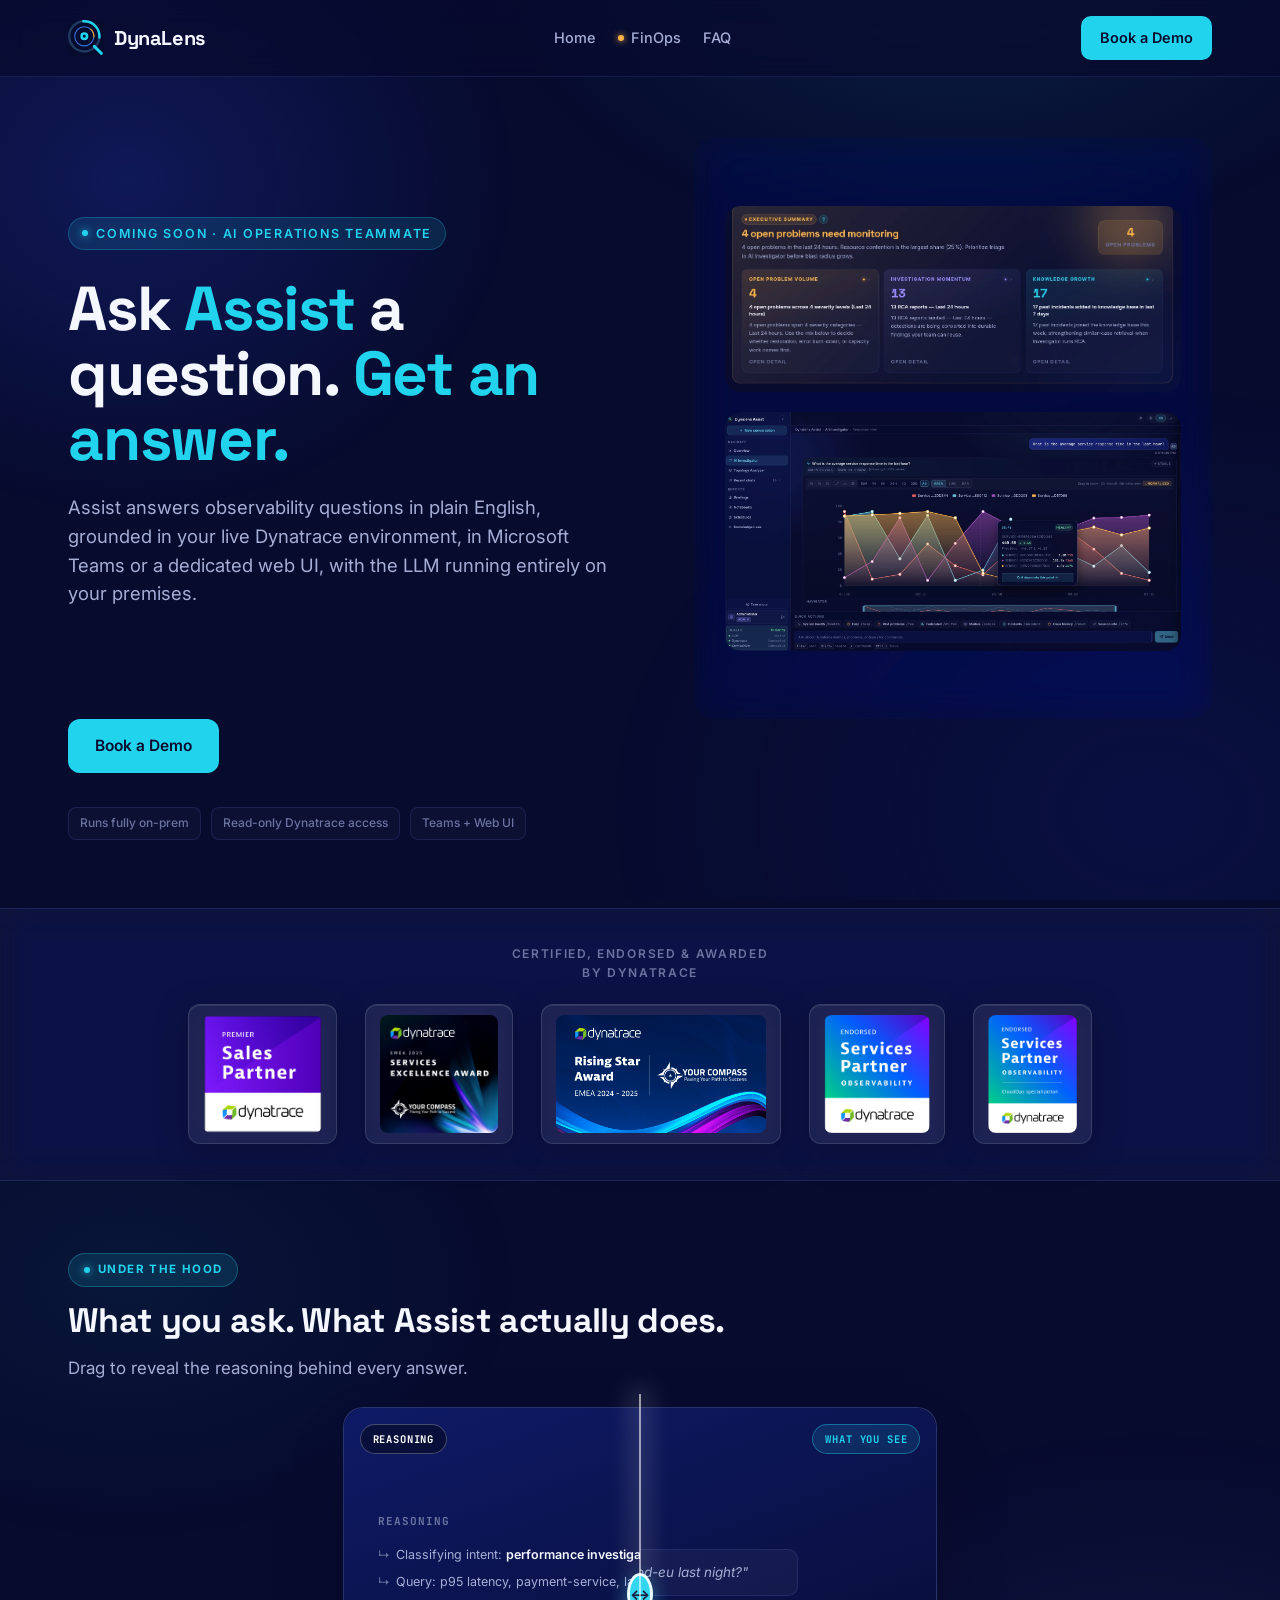
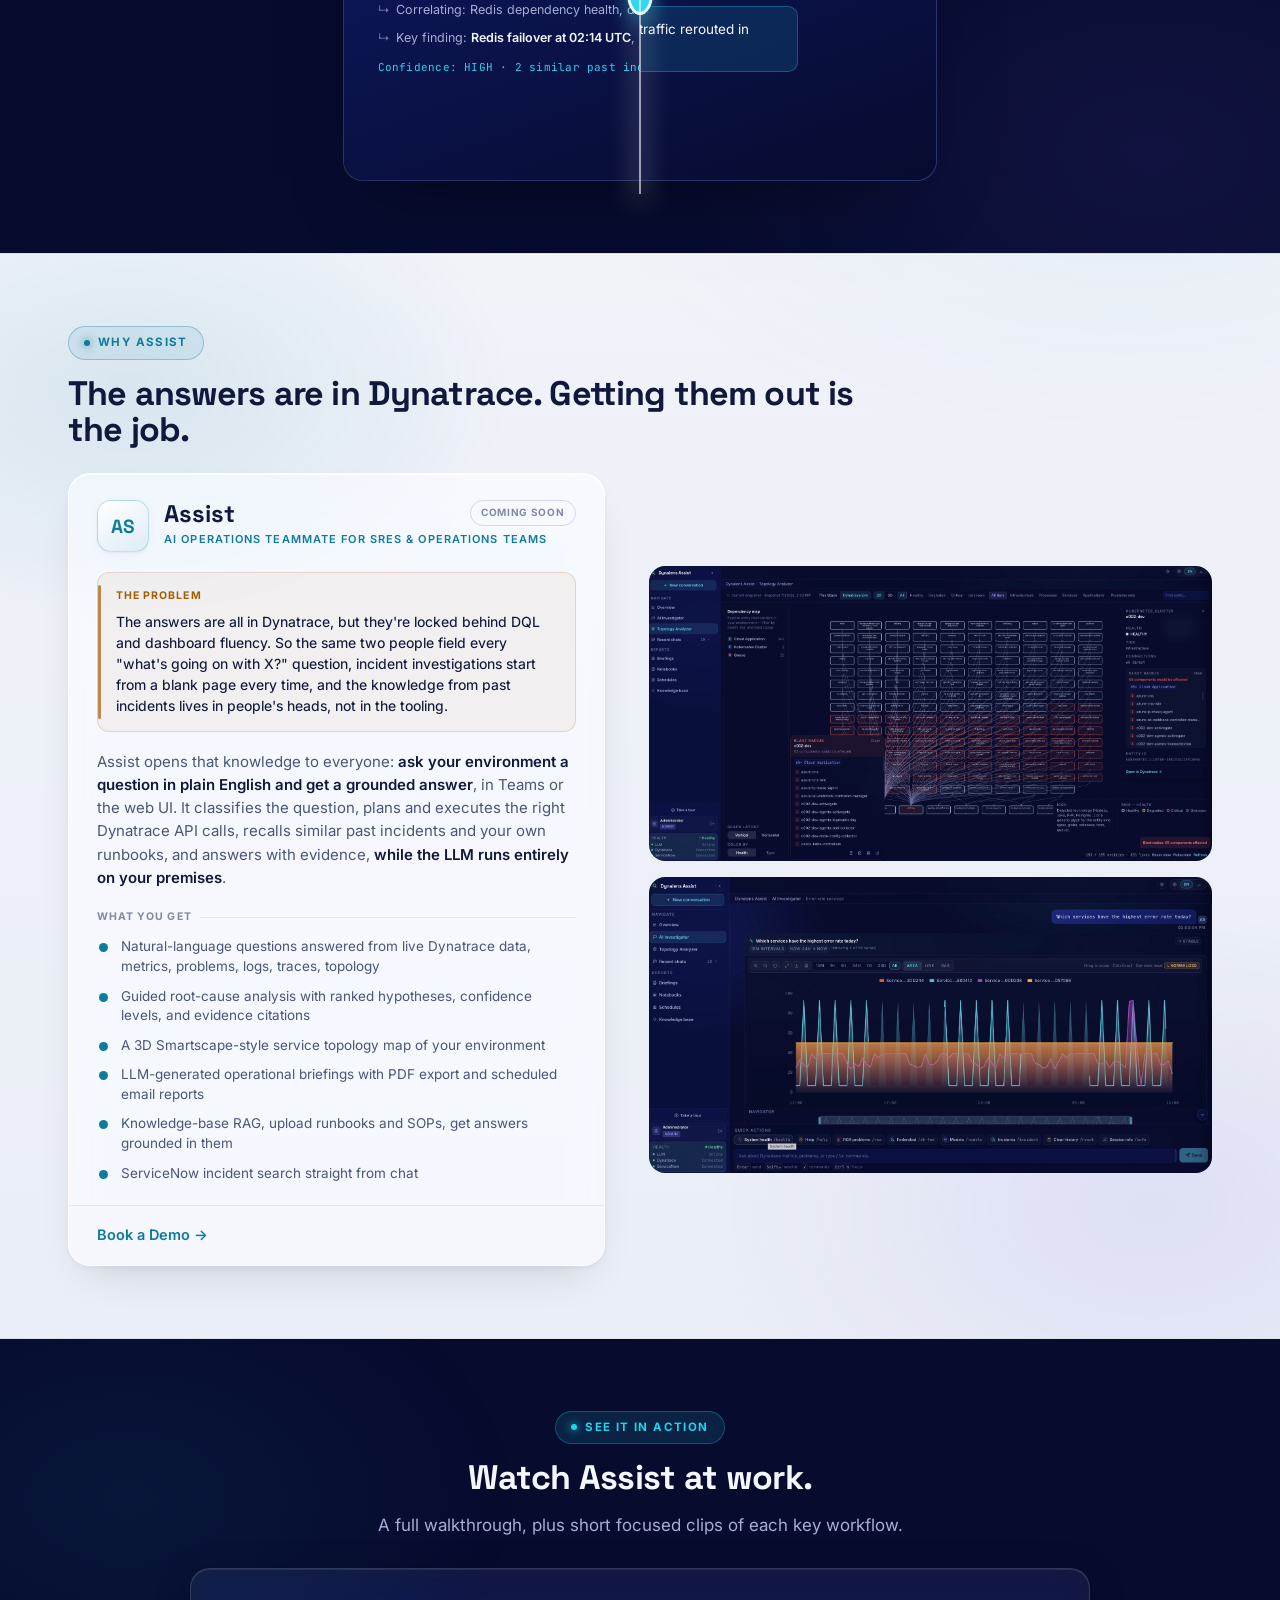
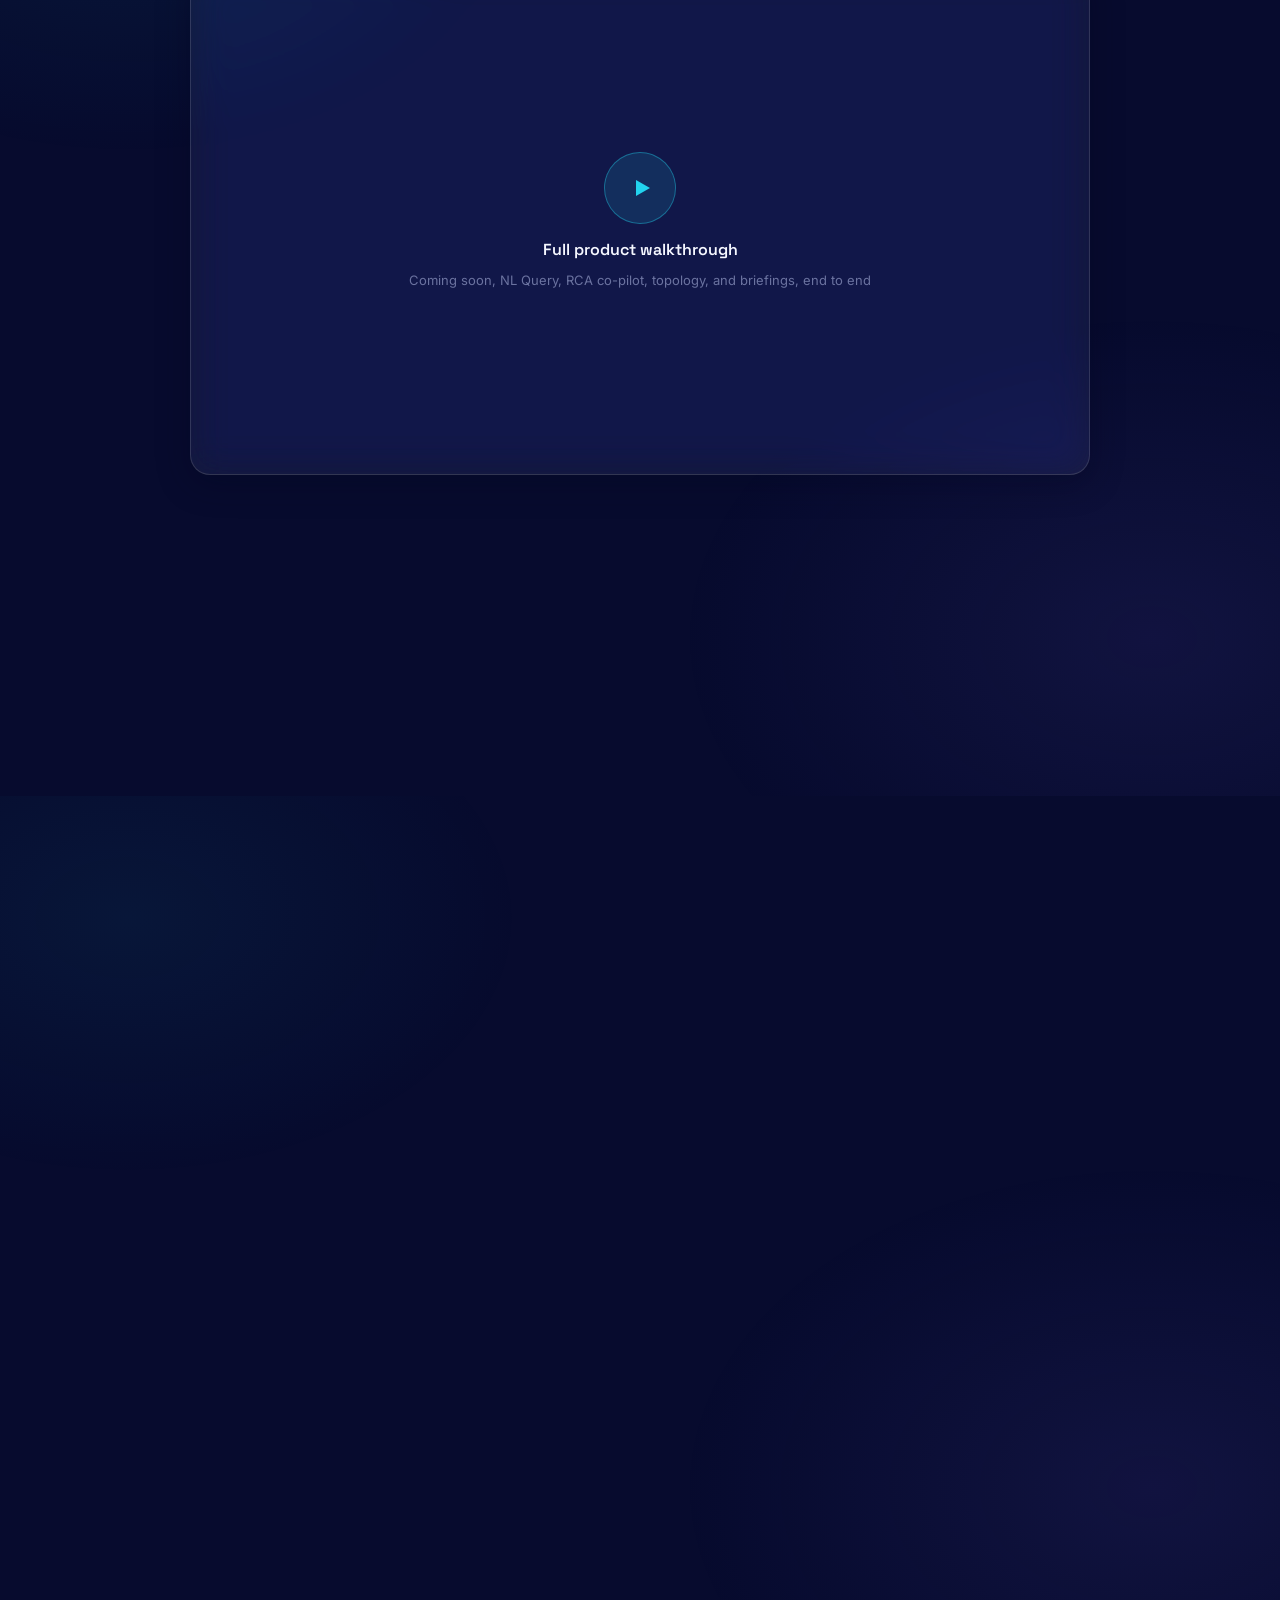
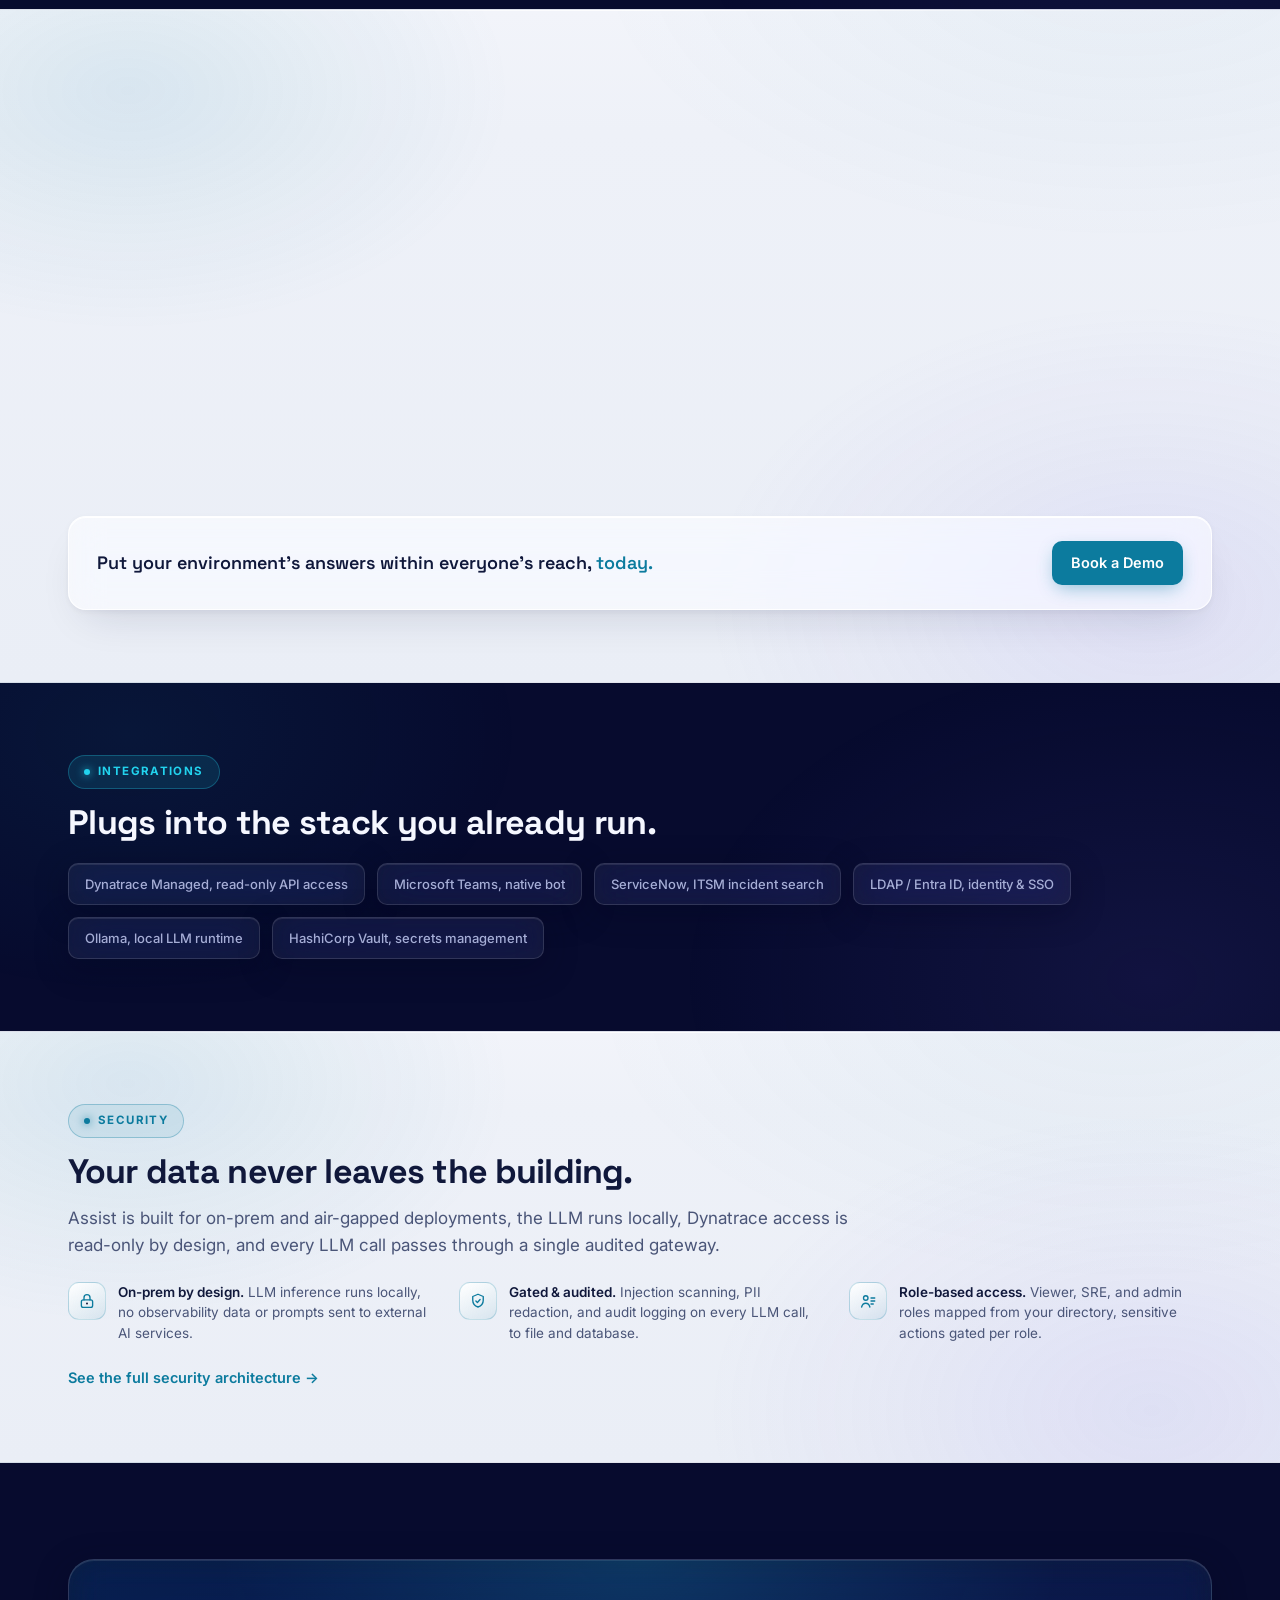
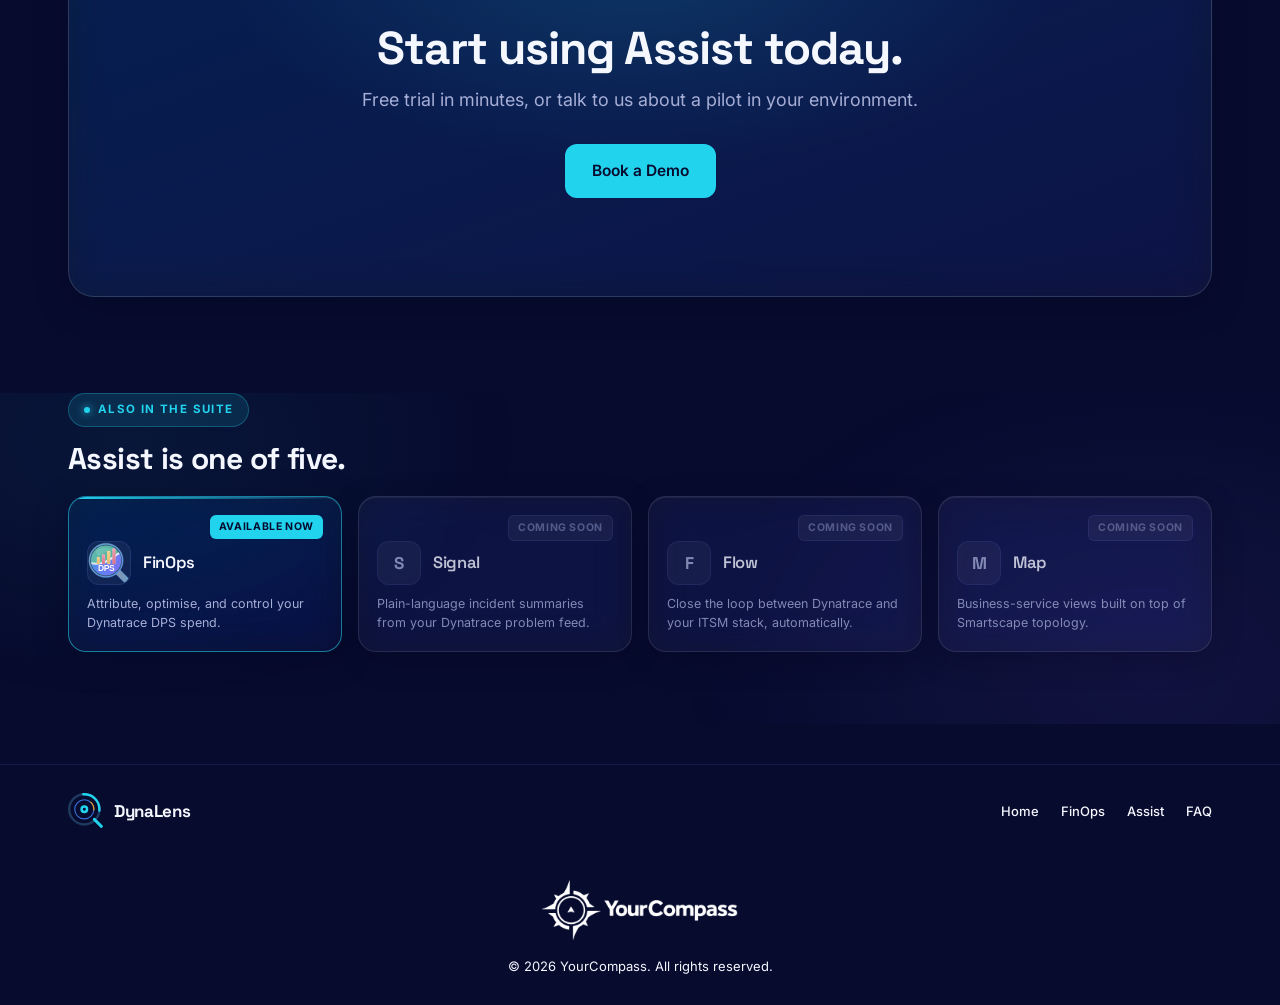
==== commit ea17287e: "Update brand icon, auto-hide nav on scroll, and add FAQ/endorsement assets - Refresh the logo icon a" ====
--- a/dynalens-assist-page.html
+++ b/dynalens-assist-page.html
@@ -3,7 +3,7 @@
 <head>
 <meta charset="UTF-8">
 <meta name="viewport" content="width=device-width, initial-scale=1.0">
-<title>DynaLens Assist — AI Operations Teammate for Dynatrace</title>
+<title>DynaLens Assist, AI Operations Teammate for Dynatrace</title>
 <link rel="icon" type="image/svg+xml" href="assets/brand/icon-maskable.svg">
 <link rel="apple-touch-icon" href="assets/brand/apple-touch-icon.svg">
 <link rel="preconnect" href="https://fonts.googleapis.com">
@@ -20,7 +20,6 @@
     <div class="nav-links">
       <a href="index.html">Home</a>
       <a href="dynalens-finops-page.html" class="nav-status nav-status--fo">FinOps</a>
-      <a href="dynalens-assist-page.html" class="nav-status nav-status--as nav-current--as">Assist</a>
       <a href="dynalens-faq-page.html">FAQ</a>
     </div>
     <div class="nav-cta">
@@ -34,7 +33,6 @@
   <div class="nav-mobile" id="navMobile">
     <a href="index.html">Home</a>
     <a href="dynalens-finops-page.html" class="nav-status nav-status--fo">FinOps</a>
-    <a href="dynalens-assist-page.html" class="nav-status nav-status--as nav-current--as">Assist</a>
     <a href="dynalens-faq-page.html">FAQ</a>
     <div class="nav-mobile-cta">
       <a href="#" class="btn btn-primary">Book a Demo</a>
@@ -48,13 +46,13 @@
   <div class="wrap">
     <div class="hero-grid">
       <div class="hero-intro reveal">
-        <span class="eyebrow">Available now · AI operations teammate</span>
+        <span class="eyebrow">Coming soon · AI operations teammate</span>
         <h1>Ask <span class="hl">Assist</span> a question. <span class="hl">Get an answer.</span></h1>
-        <p class="hero-sub">Assist answers observability questions in plain English, grounded in your live Dynatrace environment — in Microsoft Teams or a dedicated web UI, with the LLM running entirely on your premises.</p>
+        <p class="hero-sub">Assist answers observability questions in plain English, grounded in your live Dynatrace environment, in Microsoft Teams or a dedicated web UI, with the LLM running entirely on your premises.</p>
       </div>
       <div class="assist-visual hero-visual assist-shot reveal">
-        <img class="as-shot-1" src="assets/images/assist/executive-summary.webp" alt="DynaLens Assist executive summary — open problems needing monitoring" width="1163" height="475" loading="lazy">
-        <img class="as-shot-2" src="assets/images/assist/response-time-chart.webp" alt="DynaLens Assist AI Investigator — response time chart with drill-down" width="3440" height="1802" loading="lazy">
+        <img class="as-shot-1" src="assets/images/assist/executive-summary.webp" alt="DynaLens Assist executive summary, open problems needing monitoring" width="1163" height="475" loading="lazy">
+        <img class="as-shot-2" src="assets/images/assist/response-time-chart.webp" alt="DynaLens Assist AI Investigator, response time chart with drill-down" width="3440" height="1802" loading="lazy">
       </div>
       <div class="hero-cta reveal">
         <div class="hero-actions">
@@ -74,16 +72,20 @@
 <!-- PARTNER STRIP -->
 <div class="partner-strip">
   <div class="ps-in">
-    <span class="ps-label">Recognised by Dynatrace</span>
+    <span class="ps-label">Certified, Endorsed & Awarded<br>by Dynatrace</span>
     <div class="ps-track" data-carousel>
       <div class="pbadge pbadge-img ps-slide active"><img src="assets/endorsements/dynatrace-premier-sales-partner.png" alt="Dynatrace Premier Sales Partner" loading="lazy"></div>
-      <div class="pbadge pbadge-img ps-slide"><img src="assets/endorsements/dynatrace-services-excellence-award.png" alt="Dynatrace EMEA 2025 Services Excellence Award — YourCompass" loading="lazy"></div>
-      <div class="pbadge pbadge-img ps-slide"><img src="assets/endorsements/dynatrace-rising-star-award.jpg" alt="Dynatrace Rising Star Award, EMEA 2024–2025 — YourCompass" loading="lazy"></div>
+      <div class="pbadge pbadge-img ps-slide"><img src="assets/endorsements/dynatrace-services-excellence-award.png" alt="Dynatrace EMEA 2025 Services Excellence Award, YourCompass" loading="lazy"></div>
+      <div class="pbadge pbadge-img ps-slide"><img src="assets/endorsements/dynatrace-rising-star-award.jpg" alt="Dynatrace Rising Star Award, EMEA 2024–2025, YourCompass" loading="lazy"></div>
+      <div class="pbadge pbadge-img ps-slide"><img src="assets/endorsements/dynatrace-endorsed-services-partner-observability.png" alt="Dynatrace Endorsed Services Partner, Observability, YourCompass" loading="lazy"></div>
+      <div class="pbadge pbadge-img ps-slide"><img src="assets/endorsements/dynatrace-endorsed-services-partner-cloudops-specialization.png" alt="Dynatrace Endorsed Services Partner, CloudOps Specialization, YourCompass" loading="lazy"></div>
     </div>
     <div class="ps-dots">
-      <button class="ps-dot active" data-idx="0" aria-label="Show badge 1 of 3"></button>
-      <button class="ps-dot" data-idx="1" aria-label="Show badge 2 of 3"></button>
-      <button class="ps-dot" data-idx="2" aria-label="Show badge 3 of 3"></button>
+      <button class="ps-dot active" data-idx="0" aria-label="Show badge 1 of 5"></button>
+      <button class="ps-dot" data-idx="1" aria-label="Show badge 2 of 5"></button>
+      <button class="ps-dot" data-idx="2" aria-label="Show badge 3 of 5"></button>
+      <button class="ps-dot" data-idx="3" aria-label="Show badge 4 of 5"></button>
+      <button class="ps-dot" data-idx="4" aria-label="Show badge 5 of 5"></button>
     </div>
   </div>
 </div>
@@ -101,7 +103,7 @@
         <span class="ba-kicker cy">What you see</span>
         <div class="ba-chat">
           <span class="q">"Why did checkout latency spike in prod-eu last night?"</span>
-          <span class="a">Redis failover triggered at 02:14 UTC — traffic rerouted in 40s, no customer impact.</span>
+          <span class="a">Redis failover triggered at 02:14 UTC, traffic rerouted in 40s, no customer impact.</span>
         </div>
       </div>
       <div class="ba-pane ba-before">
@@ -110,7 +112,7 @@
           <div class="rline">Classifying intent: <b>performance investigation</b></div>
           <div class="rline">Query: p95 latency, payment-service, last 2h</div>
           <div class="rline">Correlating: Redis dependency health, deployment events</div>
-          <div class="rline">Key finding: <b>Redis failover at 02:14 UTC</b> — memory exhaustion trigger</div>
+          <div class="rline">Key finding: <b>Redis failover at 02:14 UTC</b>, memory exhaustion trigger</div>
           <div class="conf">Confidence: HIGH · 2 similar past incidents matched</div>
         </div>
       </div>
@@ -133,24 +135,24 @@
         <div class="sa-hd">
           <span class="sa-glyph">AS</span>
           <span class="sa-title">
-            <div class="top"><span class="nm">Assist</span><span class="sa-pill now">Available now</span></div>
+            <div class="top"><span class="nm">Assist</span><span class="sa-pill">Coming soon</span></div>
             <span class="sa-cat">AI operations teammate for SREs &amp; operations teams</span>
           </span>
         </div>
         <div class="sa-body">
           <div class="sa-problem">
             <span class="pl">The problem</span>
-            <p>The answers are all in Dynatrace — but they're locked behind DQL and dashboard fluency. So the same two people field every "what's going on with X?" question, incident investigations start from a blank page every time, and the knowledge from past incidents lives in people's heads, not in the tooling.</p>
+            <p>The answers are all in Dynatrace, but they're locked behind DQL and dashboard fluency. So the same two people field every "what's going on with X?" question, incident investigations start from a blank page every time, and the knowledge from past incidents lives in people's heads, not in the tooling.</p>
           </div>
-          <p class="sa-sol">Assist opens that knowledge to everyone: <b>ask your environment a question in plain English and get a grounded answer</b> — in Teams or the web UI. It classifies the question, plans and executes the right Dynatrace API calls, recalls similar past incidents and your own runbooks, and answers with evidence — <b>while the LLM runs entirely on your premises</b>.</p>
+          <p class="sa-sol">Assist opens that knowledge to everyone: <b>ask your environment a question in plain English and get a grounded answer</b>, in Teams or the web UI. It classifies the question, plans and executes the right Dynatrace API calls, recalls similar past incidents and your own runbooks, and answers with evidence, <b>while the LLM runs entirely on your premises</b>.</p>
           <div class="sa-caps">
             <div class="ch">What you get</div>
             <ul>
-              <li>Natural-language questions answered from live Dynatrace data — metrics, problems, logs, traces, topology</li>
+              <li>Natural-language questions answered from live Dynatrace data, metrics, problems, logs, traces, topology</li>
               <li>Guided root-cause analysis with ranked hypotheses, confidence levels, and evidence citations</li>
               <li>A 3D Smartscape-style service topology map of your environment</li>
               <li>LLM-generated operational briefings with PDF export and scheduled email reports</li>
-              <li>Knowledge-base RAG — upload runbooks and SOPs, get answers grounded in them</li>
+              <li>Knowledge-base RAG, upload runbooks and SOPs, get answers grounded in them</li>
               <li>ServiceNow incident search straight from chat</li>
             </ul>
           </div>
@@ -161,8 +163,8 @@
         </div>
       </div>
       <div class="why-shot-stack">
-        <img src="assets/images/assist/topology-grid.webp" alt="DynaLens Assist Topology Analyzer — dependency grid with blast radius" width="3430" height="1796" loading="lazy">
-        <img src="assets/images/assist/error-rate-chart.webp" alt="DynaLens Assist AI Investigator — error-rate services chart" width="3438" height="1802" loading="lazy">
+        <img src="assets/images/assist/topology-grid.webp" alt="DynaLens Assist Topology Analyzer, dependency grid with blast radius" width="3430" height="1796" loading="lazy">
+        <img src="assets/images/assist/error-rate-chart.webp" alt="DynaLens Assist AI Investigator, error-rate services chart" width="3438" height="1802" loading="lazy">
       </div>
     </div>
   </div>
@@ -183,7 +185,7 @@
         </div>
         <div class="vt">
           <b>Full product walkthrough</b>
-          <span>Coming soon — NL Query, RCA co-pilot, topology, and briefings, end to end</span>
+          <span>Coming soon, NL Query, RCA co-pilot, topology, and briefings, end to end</span>
         </div>
       </div>
     </div>
@@ -193,21 +195,21 @@
           <span class="cplay"><svg viewBox="0 0 24 24"><path d="M6 4l14 8-14 8V4z"/></svg></span>
           <span class="cdur">0:45</span>
         </div>
-        <div class="ccap">NL Query — from plain-English question to a grounded, charted answer</div>
+        <div class="ccap">NL Query, from plain-English question to a grounded, charted answer</div>
       </div>
       <div class="clip">
         <div class="cframe">
           <span class="cplay"><svg viewBox="0 0 24 24"><path d="M6 4l14 8-14 8V4z"/></svg></span>
           <span class="cdur">0:60</span>
         </div>
-        <div class="ccap">RCA co-pilot — ranked hypotheses with evidence in under a minute</div>
+        <div class="ccap">RCA co-pilot, ranked hypotheses with evidence in under a minute</div>
       </div>
       <div class="clip">
         <div class="cframe">
           <span class="cplay"><svg viewBox="0 0 24 24"><path d="M6 4l14 8-14 8V4z"/></svg></span>
           <span class="cdur">0:30</span>
         </div>
-        <div class="ccap">Topology — flying through the 3D service map</div>
+        <div class="ccap">Topology, flying through the 3D service map</div>
       </div>
     </div>
   </div>
@@ -226,7 +228,7 @@
           <svg viewBox="0 0 24 24"><path d="M21 12a8 8 0 1 1-3.1-6.3"/><path d="M9 11l2.5 2.5L17 8"/></svg>
         </div>
         <h4>Natural-language query</h4>
-        <p>"Show open problems." "Error rate last hour." Assist classifies the question, plans the Dynatrace API calls, executes them, and formats the answer — with interactive charts in the web UI.</p>
+        <p>"Show open problems." "Error rate last hour." Assist classifies the question, plans the Dynatrace API calls, executes them, and formats the answer, with interactive charts in the web UI.</p>
       </div>
       <div class="seccard">
         <div class="ico">
@@ -240,28 +242,28 @@
           <svg viewBox="0 0 24 24"><circle cx="6" cy="6" r="2.5"/><circle cx="18" cy="8" r="2.5"/><circle cx="12" cy="18" r="2.5"/><path d="M8 7.2l7.5.6M7.2 8.2l3.6 7.6M16.8 10.2l-3.4 5.8"/></svg>
         </div>
         <h4>3D service topology</h4>
-        <p>A live, Smartscape-style 3D map of your Dynatrace entities — explore services, hosts, and dependencies visually instead of through query results.</p>
+        <p>A live, Smartscape-style 3D map of your Dynatrace entities, explore services, hosts, and dependencies visually instead of through query results.</p>
       </div>
       <div class="seccard">
         <div class="ico">
           <svg viewBox="0 0 24 24"><rect x="4" y="3" width="16" height="18" rx="2"/><path d="M8 8h8M8 12h8M8 16h5"/></svg>
         </div>
         <h4>Briefings &amp; scheduled reports</h4>
-        <p>LLM-generated operational summaries over any time window, exportable to PDF and deliverable on a schedule by email — your weekly ops review, written for you.</p>
+        <p>LLM-generated operational summaries over any time window, exportable to PDF and deliverable on a schedule by email, your weekly ops review, written for you.</p>
       </div>
       <div class="seccard">
         <div class="ico">
           <svg viewBox="0 0 24 24"><path d="M4 19V5a2 2 0 0 1 2-2h13v18H6a2 2 0 0 1-2-2z"/><path d="M19 17H6a2 2 0 0 0-2 2"/></svg>
         </div>
         <h4>Knowledge-base RAG</h4>
-        <p>Upload runbooks, SOPs, and postmortems — answers get grounded in your own documentation, and every RCA builds an incident memory the next one learns from.</p>
+        <p>Upload runbooks, SOPs, and postmortems, answers get grounded in your own documentation, and every RCA builds an incident memory the next one learns from.</p>
       </div>
       <div class="seccard">
         <div class="ico">
           <svg viewBox="0 0 24 24"><path d="M8 10a4 4 0 1 1 8 0c0 2-1 3-2 4l-2 2-2-2c-1-1-2-2-2-4z" transform="translate(0,-1)"/><path d="M4 20c1.5-2.5 4.5-4 8-4s6.5 1.5 8 4"/></svg>
         </div>
         <h4>Works where your team works</h4>
-        <p>A Microsoft Teams bot with slash commands, plus a dedicated web UI for on-prem deployments — with viewer, SRE, and admin roles mapped from your directory.</p>
+        <p>A Microsoft Teams bot with slash commands, plus a dedicated web UI for on-prem deployments, with viewer, SRE, and admin roles mapped from your directory.</p>
       </div>
     </div>
   </div>
@@ -282,7 +284,7 @@
         </div>
         <div class="slabel"><span class="snum">STEP 01</span><span class="sline"></span></div>
         <h4>Ask</h4>
-        <p>A plain-English question in Teams or the web UI. Intent classification routes it to the right pipeline — live query, root-cause analysis, or knowledge-base chat.</p>
+        <p>A plain-English question in Teams or the web UI. Intent classification routes it to the right pipeline, live query, root-cause analysis, or knowledge-base chat.</p>
       </div>
       <div class="step">
         <span class="ghost">2</span>
@@ -291,7 +293,7 @@
         </div>
         <div class="slabel"><span class="snum">STEP 02</span><span class="sline"></span></div>
         <h4>Ground</h4>
-        <p>Assist plans and executes the right Dynatrace API calls, and pulls in your runbooks and similar past incidents — so the answer comes from your environment, not the model's imagination.</p>
+        <p>Assist plans and executes the right Dynatrace API calls, and pulls in your runbooks and similar past incidents, so the answer comes from your environment, not the model's imagination.</p>
       </div>
       <div class="step">
         <span class="ghost">3</span>
@@ -300,11 +302,11 @@
         </div>
         <div class="slabel"><span class="snum">STEP 03</span><span class="sline"></span></div>
         <h4>Answer</h4>
-        <p>A formatted, evidence-backed reply — charted metrics, an RCA report, or a briefing — with every LLM call passing through an audited security gateway.</p>
+        <p>A formatted, evidence-backed reply, charted metrics, an RCA report, or a briefing, with every LLM call passing through an audited security gateway.</p>
       </div>
     </div>
     <div class="hiw-cta reveal">
-      <div class="txt">Put your environment's answers within everyone's reach — <span>today.</span></div>
+      <div class="txt">Put your environment's answers within everyone's reach, <span>today.</span></div>
       <div class="acts">
         <a href="#" class="btn btn-primary" style="display:none">Start Free Trial →</a>
         <a href="#" class="btn btn-primary">Book a Demo</a>
@@ -321,12 +323,12 @@
       <h2 style="font-size:clamp(24px,3vw,34px)">Plugs into the stack you already run.</h2>
     </div>
     <div class="integ-row reveal">
-      <span>Dynatrace Managed — read-only API access</span>
-      <span>Microsoft Teams — native bot</span>
-      <span>ServiceNow — ITSM incident search</span>
-      <span>LDAP / Entra ID — identity &amp; SSO</span>
-      <span>Ollama — local LLM runtime</span>
-      <span>HashiCorp Vault — secrets management</span>
+      <span>Dynatrace Managed, read-only API access</span>
+      <span>Microsoft Teams, native bot</span>
+      <span>ServiceNow, ITSM incident search</span>
+      <span>LDAP / Entra ID, identity &amp; SSO</span>
+      <span>Ollama, local LLM runtime</span>
+      <span>HashiCorp Vault, secrets management</span>
     </div>
   </div>
 </section>
@@ -337,20 +339,20 @@
     <div class="sec-head reveal" style="margin-bottom:24px">
       <span class="sec-eye">Security</span>
       <h2 style="font-size:clamp(24px,3vw,34px)">Your data never leaves the building.</h2>
-      <p class="sec-sub">Assist is built for on-prem and air-gapped deployments — the LLM runs locally, Dynatrace access is read-only by design, and every LLM call passes through a single audited gateway.</p>
+      <p class="sec-sub">Assist is built for on-prem and air-gapped deployments, the LLM runs locally, Dynatrace access is read-only by design, and every LLM call passes through a single audited gateway.</p>
     </div>
     <div class="sec-mini-row reveal">
       <div class="sec-mini">
         <div class="ico"><svg viewBox="0 0 24 24"><rect x="4.5" y="10.5" width="15" height="10" rx="2.5"/><path d="M8 10.5V7.5a4 4 0 0 1 8 0v3"/><circle cx="12" cy="15.2" r="1.3" fill="currentColor" stroke="none"/></svg></div>
-        <p><b>On-prem by design.</b> LLM inference runs locally — no observability data or prompts sent to external AI services.</p>
+        <p><b>On-prem by design.</b> LLM inference runs locally, no observability data or prompts sent to external AI services.</p>
       </div>
       <div class="sec-mini">
         <div class="ico"><svg viewBox="0 0 24 24"><path d="M12 3l7 3v5c0 4.5-3 7.7-7 9-4-1.3-7-4.5-7-9V6z"/><path d="M9.2 12l2 2 3.6-4"/></svg></div>
-        <p><b>Gated &amp; audited.</b> Injection scanning, PII redaction, and audit logging on every LLM call — to file and database.</p>
+        <p><b>Gated &amp; audited.</b> Injection scanning, PII redaction, and audit logging on every LLM call, to file and database.</p>
       </div>
       <div class="sec-mini">
         <div class="ico"><svg viewBox="0 0 24 24"><circle cx="9" cy="8" r="3"/><path d="M3.5 20c.8-3 2.9-5 5.5-5s4.7 2 5.5 5"/><path d="M16 8h5M16 12h5M16 16h3"/></svg></div>
-        <p><b>Role-based access.</b> Viewer, SRE, and admin roles mapped from your directory — sensitive actions gated per role.</p>
+        <p><b>Role-based access.</b> Viewer, SRE, and admin roles mapped from your directory, sensitive actions gated per role.</p>
       </div>
     </div>
     <a href="index.html#security" class="link-cta reveal">See the full security architecture →</a>
@@ -401,7 +403,7 @@
           <div class="scard-ico placeholder">F</div>
           <h3>Flow</h3>
         </div>
-        <p>Close the loop between Dynatrace and your ITSM stack — automatically.</p>
+        <p>Close the loop between Dynatrace and your ITSM stack, automatically.</p>
       </div>
       <div class="scard soon-card">
         <span class="badge soon">Coming soon</span>
@@ -428,7 +430,7 @@
       </div>
     </div>
     <div class="foot-brand">
-      <a href="index.html"><img src="assets/brand/yourcompass_logo_text.png" alt="YourCompass" class="foot-yc-logo"></a>
+      <a href="https://yourcompass.ca" target="_blank" rel="noopener"><img src="assets/brand/yourcompass_logo_text.png" alt="YourCompass" class="foot-yc-logo"></a>
       <div class="copy">© 2026 YourCompass. All rights reserved.</div>
     </div>
   </div>
--- a/assets/css/main.css
+++ b/assets/css/main.css
@@ -119,10 +119,12 @@
     backdrop-filter:blur(14px);
     background:rgba(7,11,46,.72);
     border-bottom:1px solid var(--line);
-  }
+    transition:transform .3s ease, opacity .3s ease;
+  }
+  nav.site-nav-hidden{transform:translateY(-100%);opacity:0;pointer-events:none}
   .nav-in{max-width:var(--maxw);margin:0 auto;padding:16px 28px;display:flex;align-items:center;justify-content:space-between}
   .logo{font-family:'Space Grotesk';font-weight:700;font-size:20px;letter-spacing:-.02em;display:flex;align-items:center;gap:9px}
-  .logo .logo-icon{width:31px;height:31px;border-radius:9px;flex-shrink:0;display:block;border:1px solid rgba(255,255,255,.35);box-sizing:border-box}
+  .logo .logo-icon{width:37px;height:37px;border-radius:9px;flex-shrink:0;display:block;box-sizing:border-box}
   .nav-links{display:flex;gap:30px;align-items:center}
   .nav-links a{color:var(--text-dim);text-decoration:none;font-size:14.5px;font-weight:500;transition:color .2s}
   .nav-links a:hover{color:var(--text)}
@@ -148,6 +150,8 @@
   .nav-status--fl:hover{color:#34D399}
   .nav-status--mp:hover{color:#F472B6}
   .nav-cta{display:flex;gap:12px;align-items:center}
+  /* space is reserved (opacity, not display:none) so nothing shifts into the gap when suppressed */
+  .nav-cta .btn.nav-cta-suppressed{opacity:0;pointer-events:none;transition:opacity .2s ease}
   .btn{font-family:'Inter';font-weight:600;font-size:14.5px;border-radius:10px;padding:10px 18px;cursor:pointer;border:1px solid transparent;text-decoration:none;display:inline-flex;align-items:center;gap:7px;transition:all .22s ease;white-space:nowrap}
   .btn-primary{background:var(--cyan);color:var(--navy-900);box-shadow:0 0 0 0 rgba(34,211,238,.5)}
   .btn-primary:hover{transform:translateY(-2px);box-shadow:0 12px 30px -8px rgba(34,211,238,.55)}
--- a/assets/css/assist.css
+++ b/assets/css/assist.css
@@ -86,7 +86,8 @@
   .ba-handle{position:absolute;top:-14px;bottom:-14px;left:50%;width:0;transform:translateX(-50%);cursor:ew-resize;z-index:3;display:flex;align-items:center;justify-content:center;touch-action:none}
   .ba-handle::before{content:"";position:absolute;top:0;bottom:0;left:0;width:2px;background:rgba(255,255,255,.6);transform:translateX(-50%);box-shadow:0 0 24px 6px rgba(255,255,255,.2)}
   .ba-grip{width:42px;height:42px;border-radius:50%;background:var(--cyan);color:var(--navy-900);display:flex;align-items:center;justify-content:center;font-size:15px;font-weight:700;box-shadow:0 8px 20px rgba(34,211,238,.4);border:3px solid rgba(255,255,255,.9);touch-action:none}
-  .ba-tag{position:absolute;top:16px;font-family:'JetBrains Mono';font-size:10.5px;font-weight:700;letter-spacing:.08em;text-transform:uppercase;padding:6px 12px;border-radius:100px;z-index:2;pointer-events:none}
+  .ba-tag{position:absolute;top:16px;font-family:'JetBrains Mono';font-size:10.5px;font-weight:700;letter-spacing:.08em;text-transform:uppercase;padding:6px 12px;border-radius:100px;z-index:2;pointer-events:none;transition:opacity .2s ease}
+  .ba-tag.ba-tag-covered{opacity:0}
   .ba-tag-before{left:16px;background:rgba(0,0,0,.4);color:#fff;border:1px solid rgba(255,255,255,.25)}
   .ba-tag-after{right:16px;background:var(--cyan-soft);color:var(--cyan);border:1px solid rgba(34,211,238,.4)}
   @media(min-width:901px){
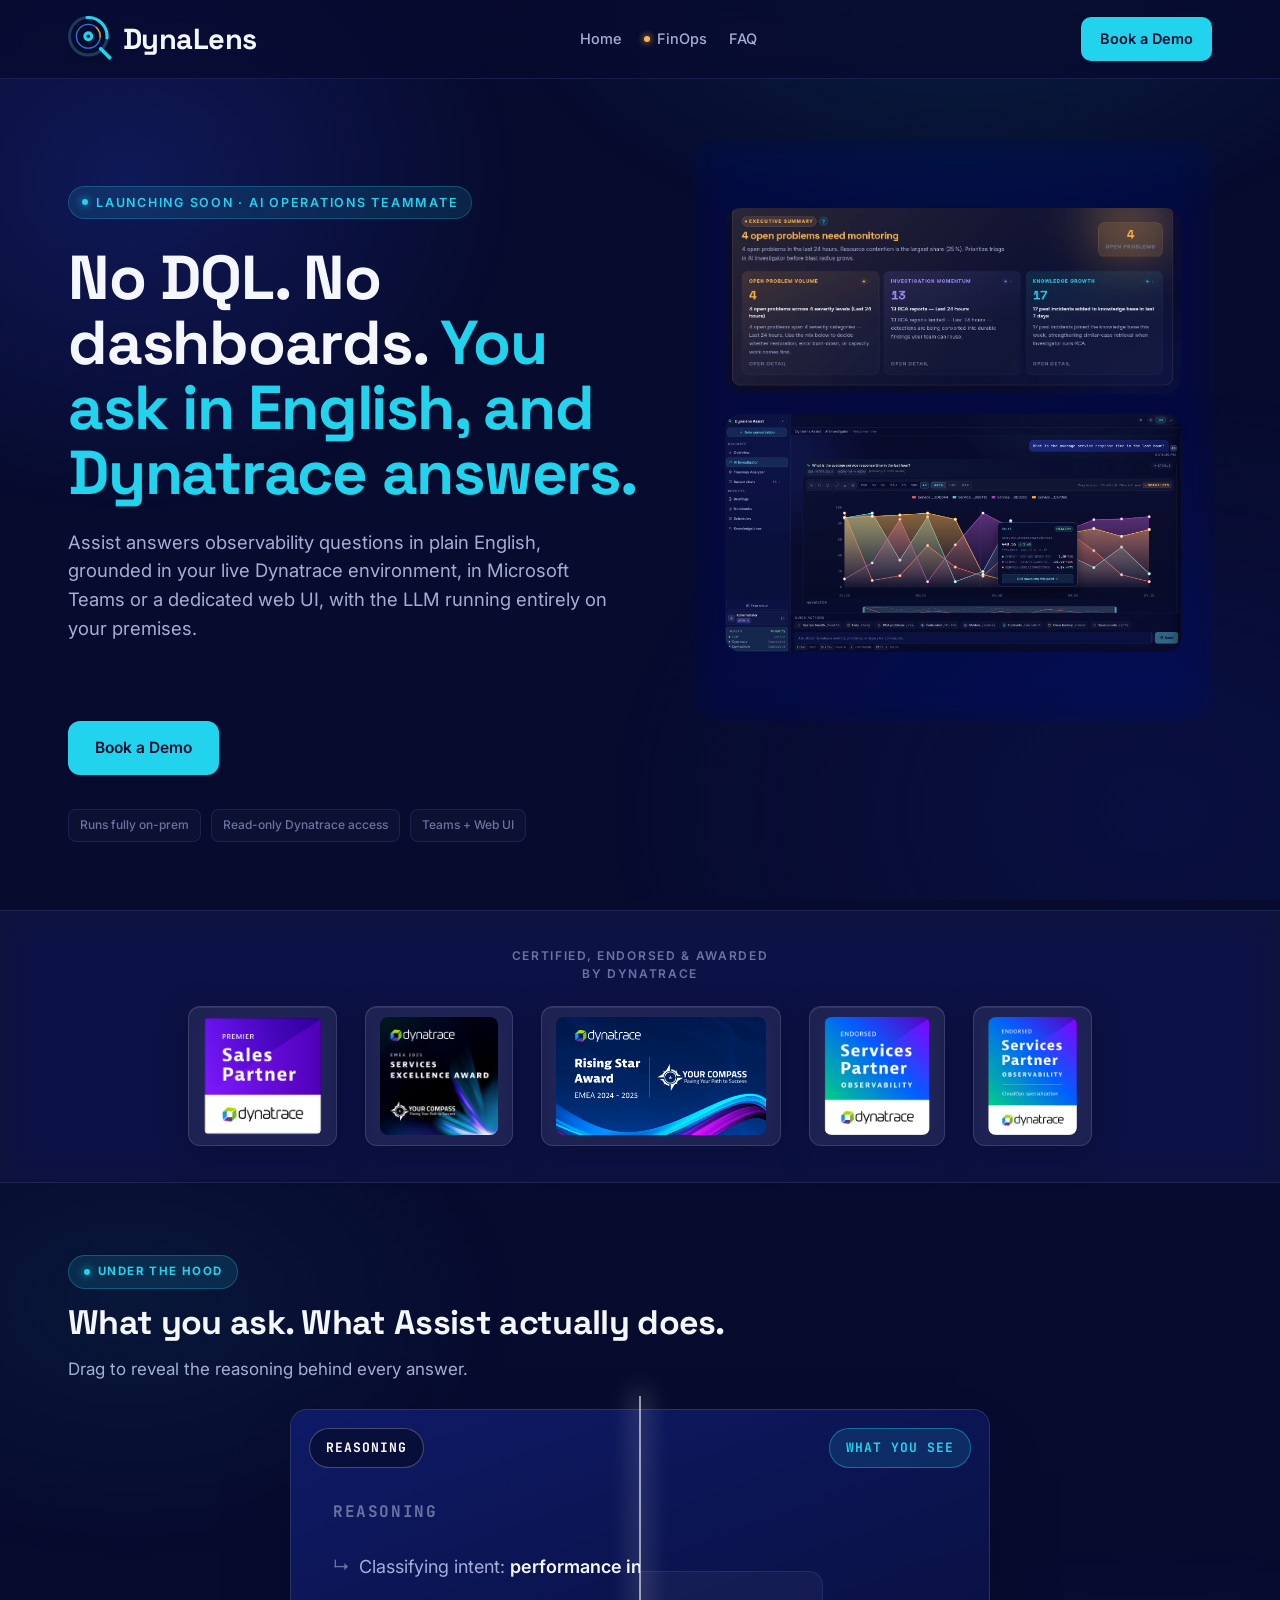
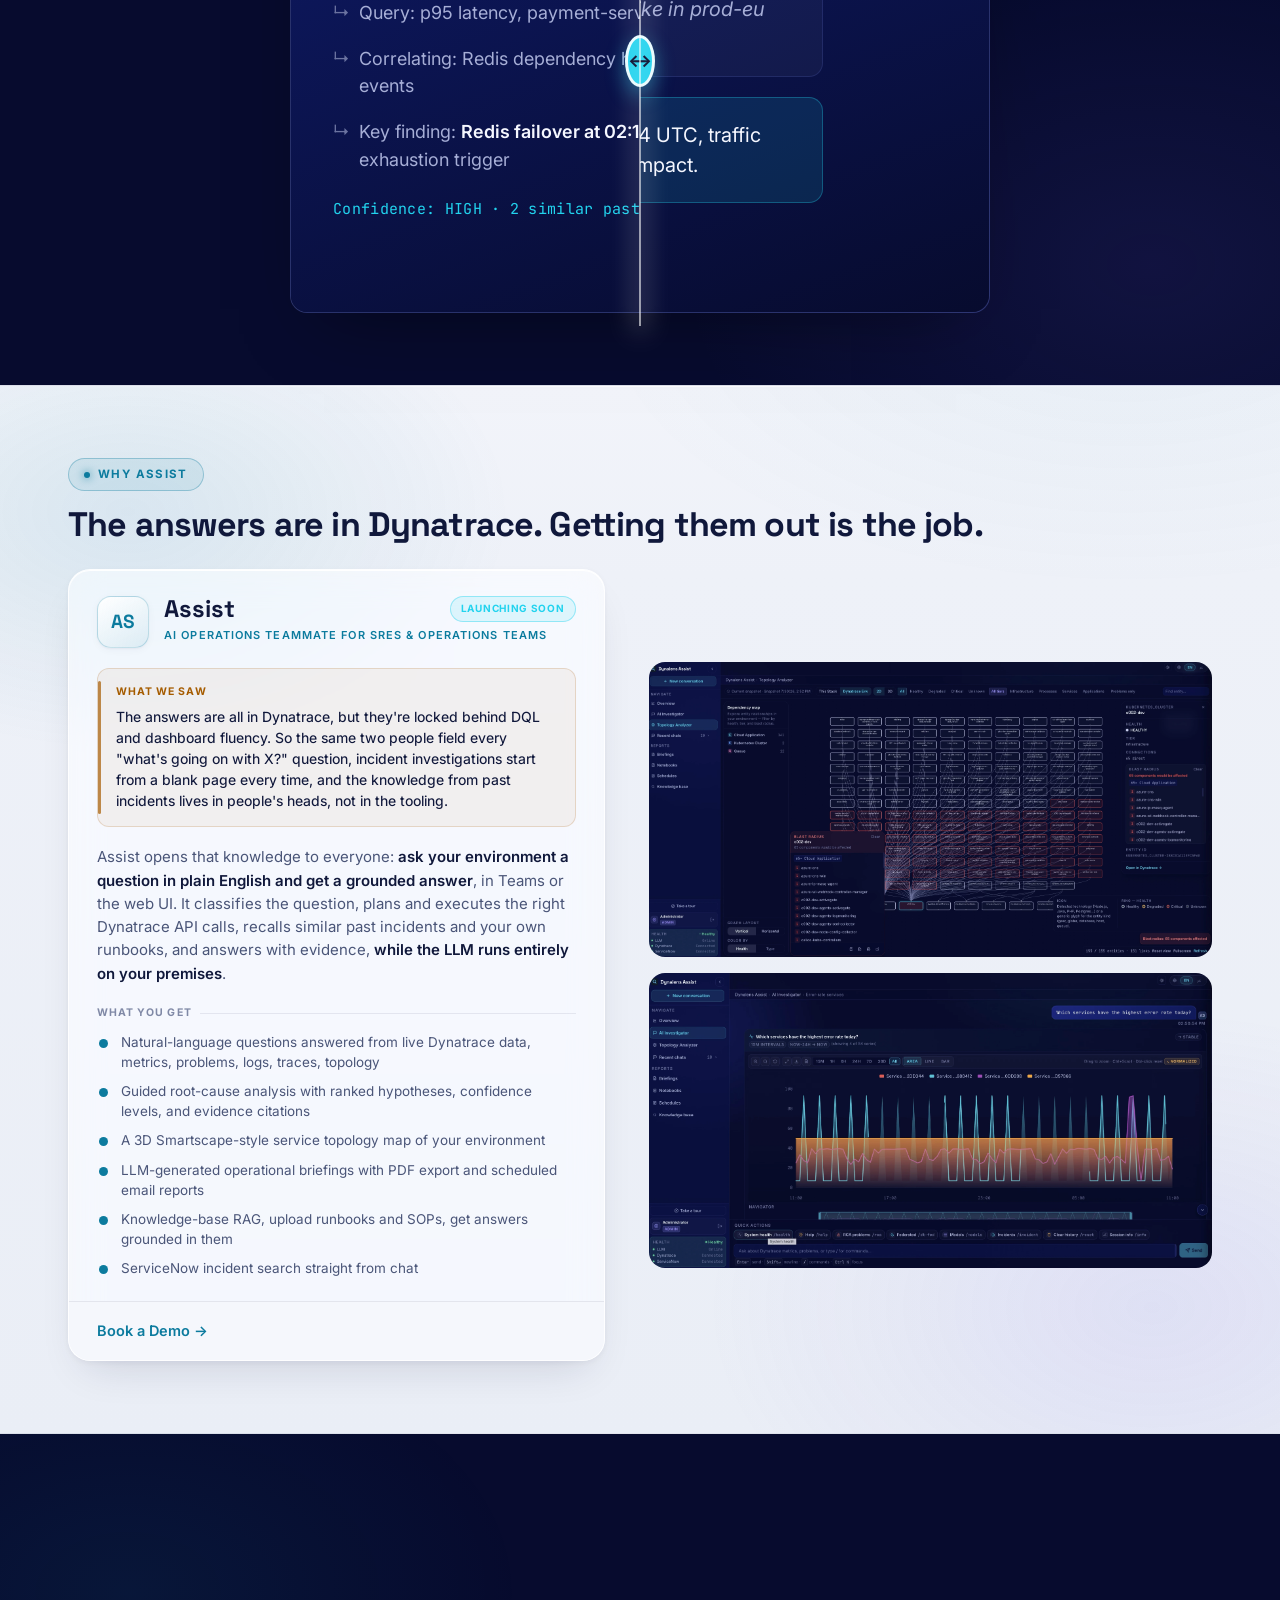
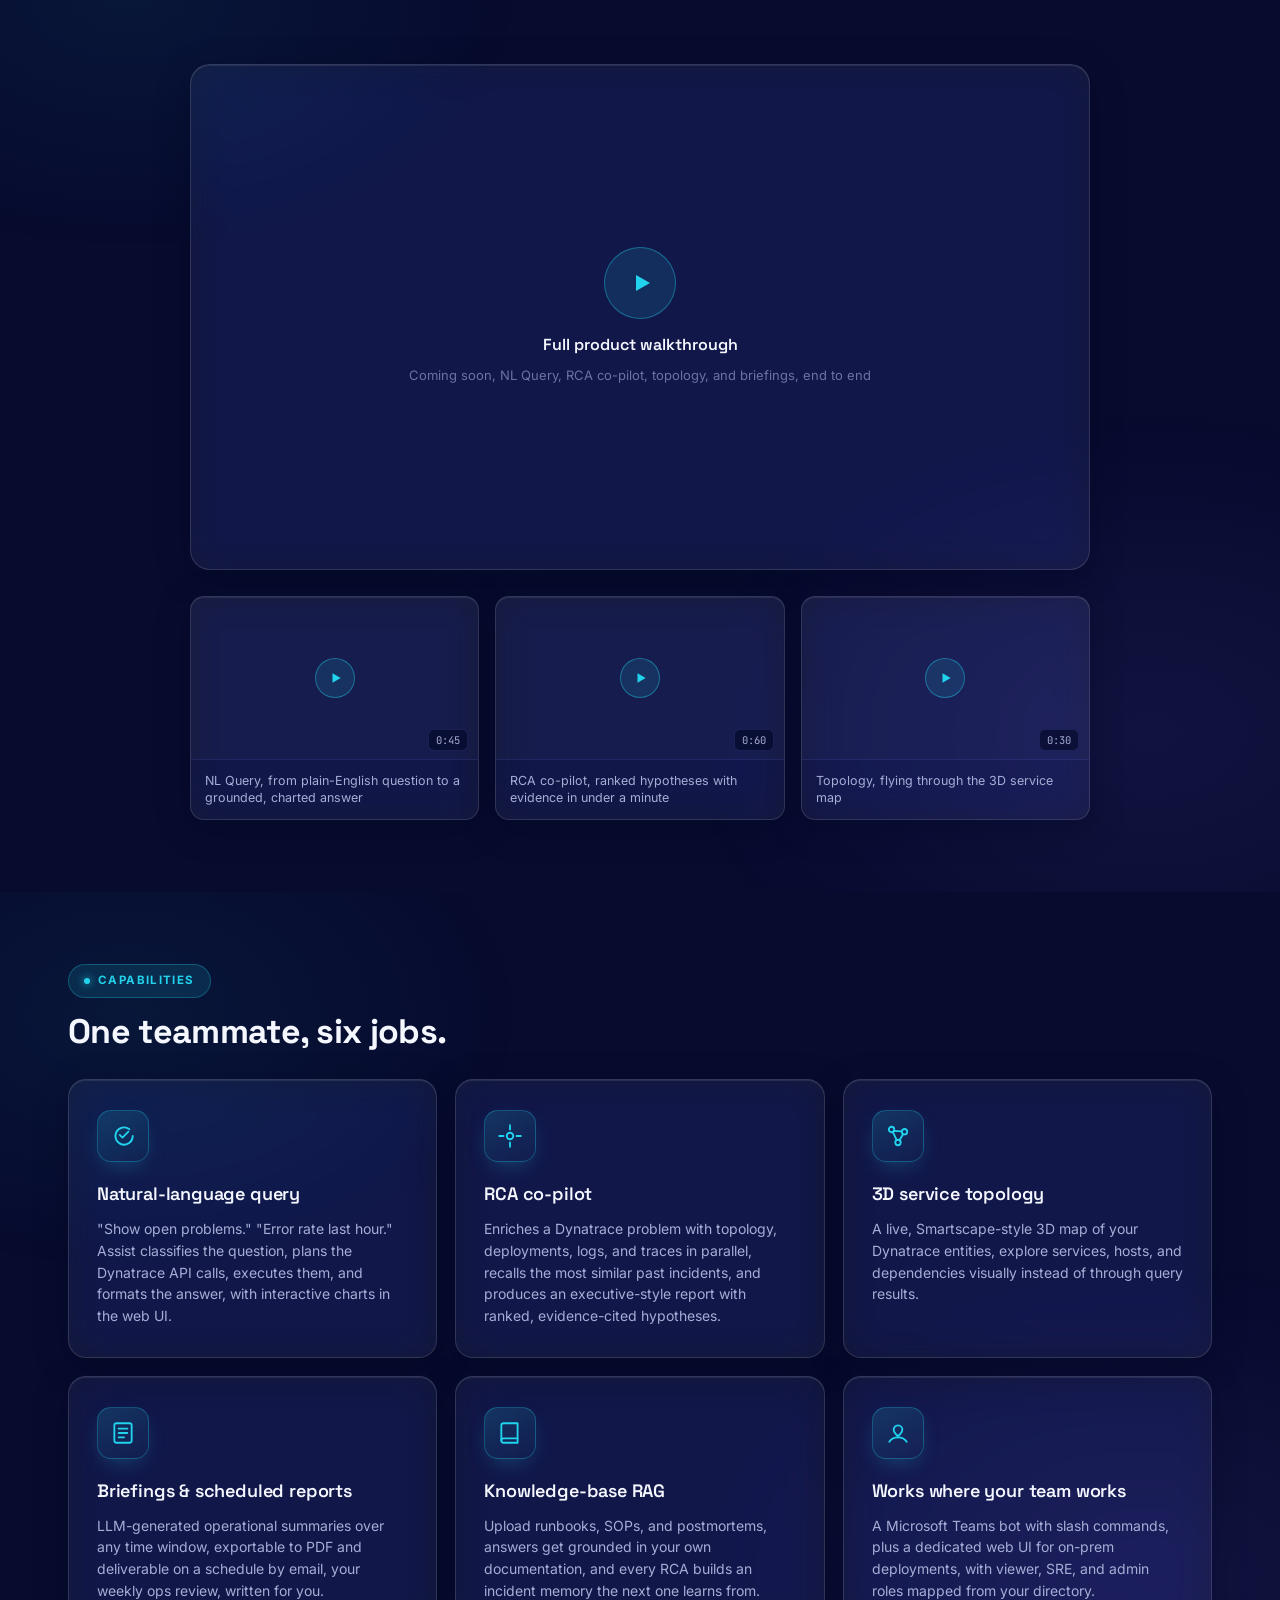
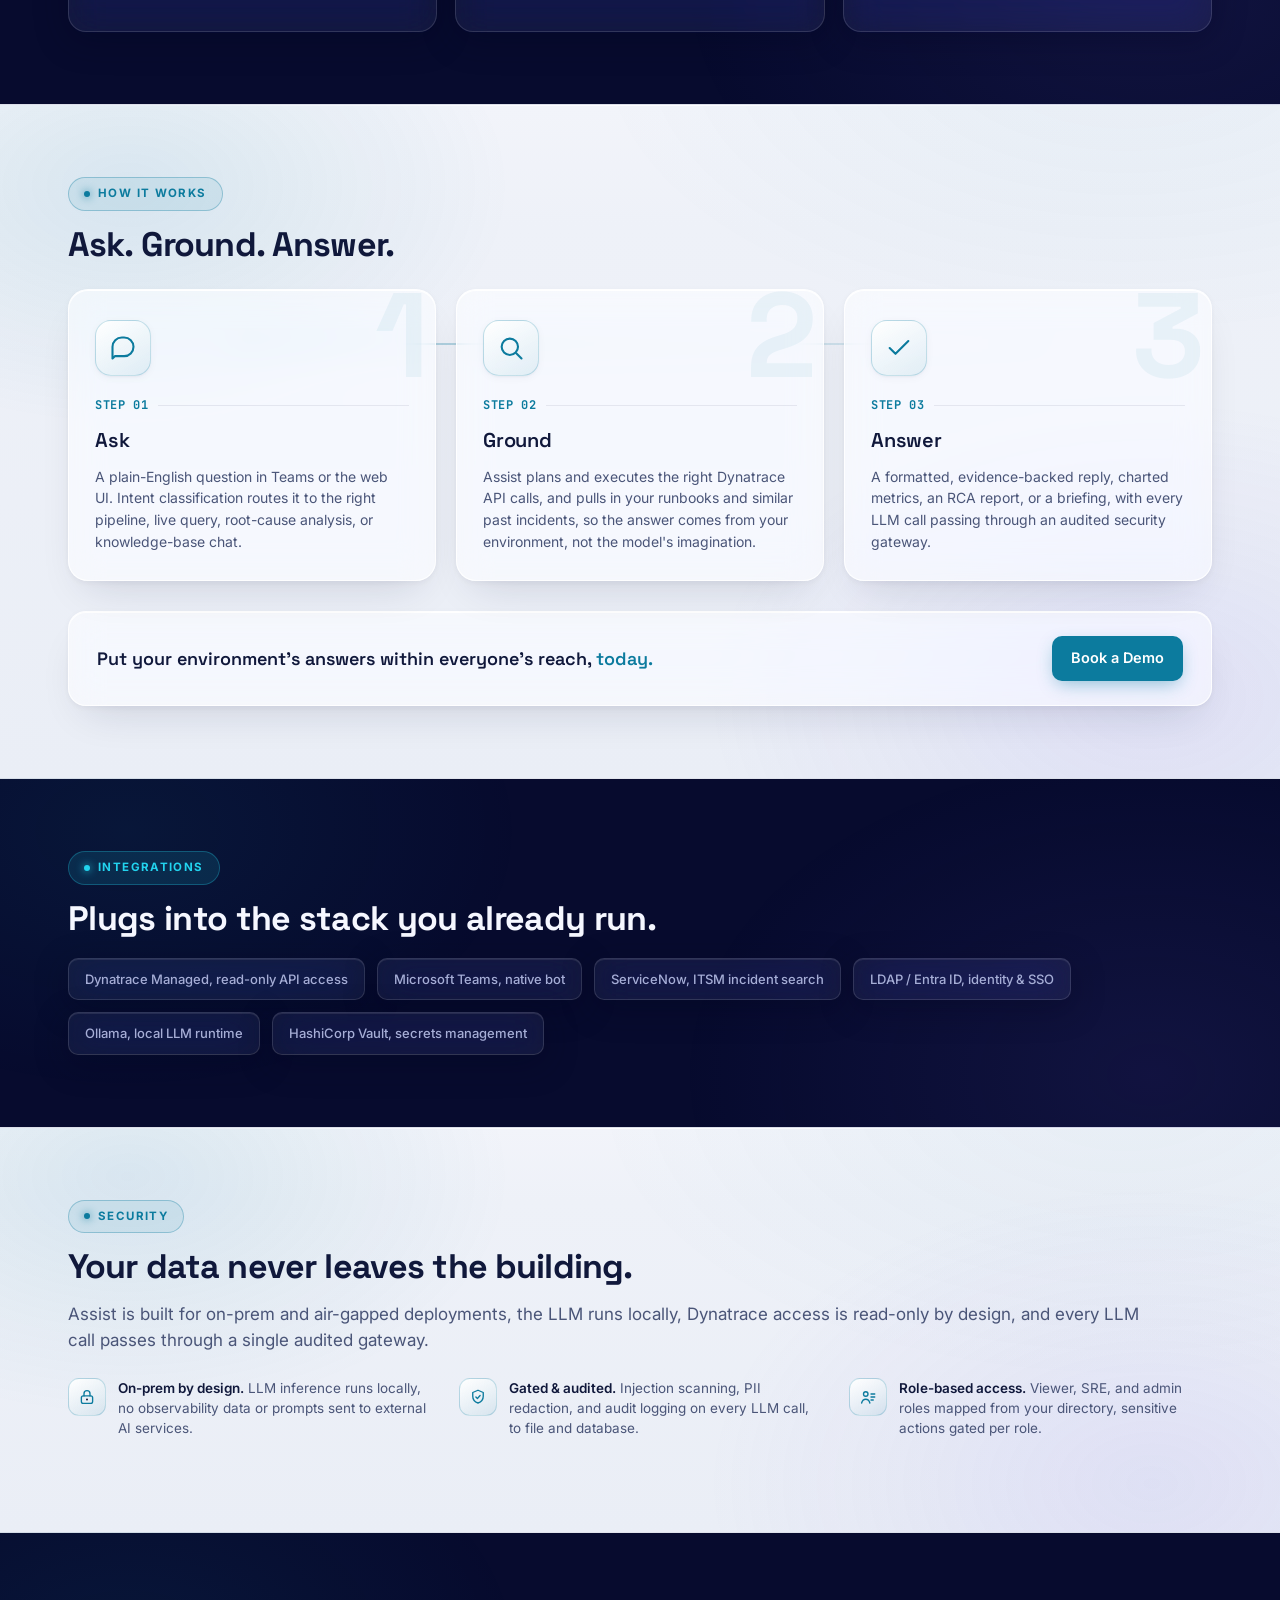
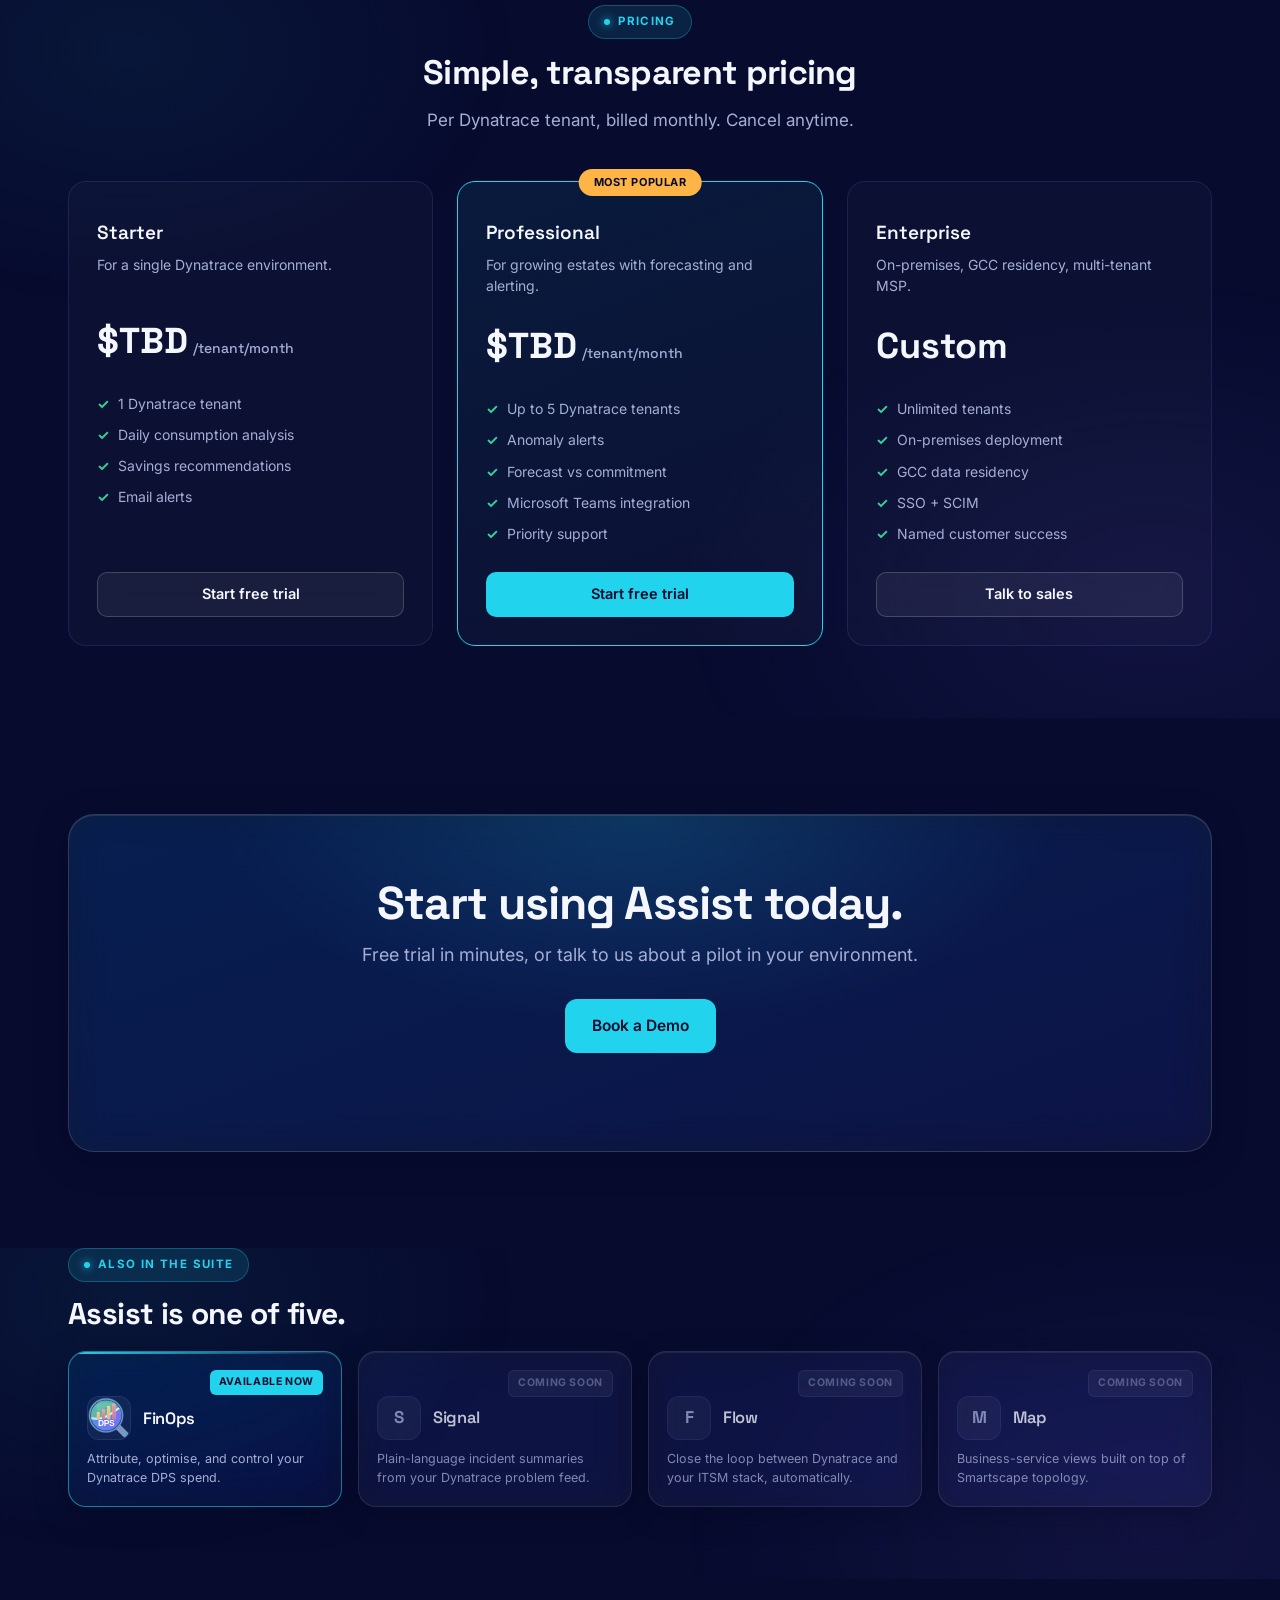
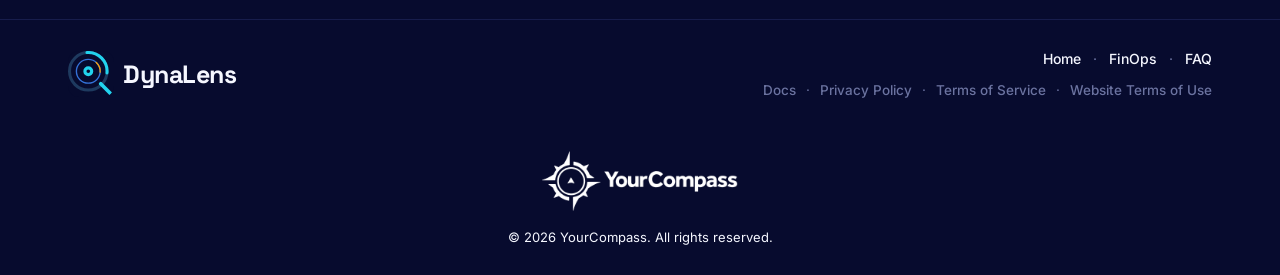
==== commit 0352d2ac: "Add Docs/Privacy/ToS/Website-ToU pages, pricing section, and footer nav polish - Build Docs, Privacy" ====
--- a/dynalens-assist-page.html
+++ b/dynalens-assist-page.html
@@ -46,8 +46,8 @@
   <div class="wrap">
     <div class="hero-grid">
       <div class="hero-intro reveal">
-        <span class="eyebrow">Coming soon · AI operations teammate</span>
-        <h1>Ask <span class="hl">Assist</span> a question. <span class="hl">Get an answer.</span></h1>
+        <span class="eyebrow">Launching soon · AI operations teammate</span>
+        <h1>No DQL. No dashboards. <span class="hl">You ask in English, and Dynatrace answers.</span></h1>
         <p class="hero-sub">Assist answers observability questions in plain English, grounded in your live Dynatrace environment, in Microsoft Teams or a dedicated web UI, with the LLM running entirely on your premises.</p>
       </div>
       <div class="assist-visual hero-visual assist-shot reveal">
@@ -135,13 +135,13 @@
         <div class="sa-hd">
           <span class="sa-glyph">AS</span>
           <span class="sa-title">
-            <div class="top"><span class="nm">Assist</span><span class="sa-pill">Coming soon</span></div>
+            <div class="top"><span class="nm">Assist</span><span class="sa-pill launching">Launching soon</span></div>
             <span class="sa-cat">AI operations teammate for SREs &amp; operations teams</span>
           </span>
         </div>
         <div class="sa-body">
           <div class="sa-problem">
-            <span class="pl">The problem</span>
+            <span class="pl">What we saw</span>
             <p>The answers are all in Dynatrace, but they're locked behind DQL and dashboard fluency. So the same two people field every "what's going on with X?" question, incident investigations start from a blank page every time, and the knowledge from past incidents lives in people's heads, not in the tooling.</p>
           </div>
           <p class="sa-sol">Assist opens that knowledge to everyone: <b>ask your environment a question in plain English and get a grounded answer</b>, in Teams or the web UI. It classifies the question, plans and executes the right Dynatrace API calls, recalls similar past incidents and your own runbooks, and answers with evidence, <b>while the LLM runs entirely on your premises</b>.</p>
@@ -355,7 +355,58 @@
         <p><b>Role-based access.</b> Viewer, SRE, and admin roles mapped from your directory, sensitive actions gated per role.</p>
       </div>
     </div>
-    <a href="index.html#security" class="link-cta reveal">See the full security architecture →</a>
+  </div>
+</section>
+
+<!-- 9. PRICING -->
+<section class="blk">
+  <div class="wrap">
+    <div class="sec-head reveal" style="text-align:center;margin:0 auto 48px;max-width:640px">
+      <span class="sec-eye">Pricing</span>
+      <h2 style="font-size:clamp(24px,3vw,34px)">Simple, transparent pricing</h2>
+      <p class="sec-sub">Per Dynatrace tenant, billed monthly. Cancel anytime.</p>
+    </div>
+    <div class="pricing-grid reveal">
+      <div class="price-card">
+        <div class="price-name">Starter</div>
+        <p class="price-desc">For a single Dynatrace environment.</p>
+        <div class="price-amount">$TBD<span class="unit">/tenant/month</span></div>
+        <ul class="price-list">
+          <li>1 Dynatrace tenant</li>
+          <li>Daily consumption analysis</li>
+          <li>Savings recommendations</li>
+          <li>Email alerts</li>
+        </ul>
+        <a href="#" class="btn btn-ghost">Start free trial</a>
+      </div>
+      <div class="price-card featured">
+        <span class="price-badge">Most popular</span>
+        <div class="price-name">Professional</div>
+        <p class="price-desc">For growing estates with forecasting and alerting.</p>
+        <div class="price-amount">$TBD<span class="unit">/tenant/month</span></div>
+        <ul class="price-list">
+          <li>Up to 5 Dynatrace tenants</li>
+          <li>Anomaly alerts</li>
+          <li>Forecast vs commitment</li>
+          <li>Microsoft Teams integration</li>
+          <li>Priority support</li>
+        </ul>
+        <a href="#" class="btn btn-primary">Start free trial</a>
+      </div>
+      <div class="price-card">
+        <div class="price-name">Enterprise</div>
+        <p class="price-desc">On-premises, GCC residency, multi-tenant MSP.</p>
+        <div class="price-amount">Custom</div>
+        <ul class="price-list">
+          <li>Unlimited tenants</li>
+          <li>On-premises deployment</li>
+          <li>GCC data residency</li>
+          <li>SSO + SCIM</li>
+          <li>Named customer success</li>
+        </ul>
+        <a href="#" class="btn btn-ghost">Talk to sales</a>
+      </div>
+    </div>
   </div>
 </section>
 
@@ -421,12 +472,19 @@
 <footer>
   <div class="wrap">
     <div class="foot-in">
-      <a href="index.html" class="logo" style="font-size:17px;text-decoration:none;color:inherit"><img src="assets/brand/apple-touch-icon.svg" alt="" class="logo-icon">DynaLens</a>
-      <div class="foot-links">
-        <a href="index.html">Home</a>
-        <a href="dynalens-finops-page.html">FinOps</a>
-        <a href="dynalens-assist-page.html">Assist</a>
-        <a href="dynalens-faq-page.html">FAQ</a>
+      <a href="index.html" class="logo" style="font-size:25px;text-decoration:none;color:inherit"><img src="assets/brand/apple-touch-icon.svg" alt="" class="logo-icon">DynaLens</a>
+      <div class="foot-nav">
+        <div class="foot-links">
+          <a href="index.html">Home</a>
+          <a href="dynalens-finops-page.html">FinOps</a>
+          <a href="dynalens-faq-page.html">FAQ</a>
+        </div>
+        <div class="foot-legal">
+          <a href="dynalens-docs.html">Docs</a>
+          <a href="dynalens-privacy-policy.html">Privacy Policy</a>
+          <a href="dynalens-terms-of-service.html">Terms of Service</a>
+          <a href="dynalens-website-terms-of-use.html">Website Terms of Use</a>
+        </div>
       </div>
     </div>
     <div class="foot-brand">
--- a/assets/css/main.css
+++ b/assets/css/main.css
@@ -123,8 +123,8 @@
   }
   nav.site-nav-hidden{transform:translateY(-100%);opacity:0;pointer-events:none}
   .nav-in{max-width:var(--maxw);margin:0 auto;padding:16px 28px;display:flex;align-items:center;justify-content:space-between}
-  .logo{font-family:'Space Grotesk';font-weight:700;font-size:20px;letter-spacing:-.02em;display:flex;align-items:center;gap:9px}
-  .logo .logo-icon{width:37px;height:37px;border-radius:9px;flex-shrink:0;display:block;box-sizing:border-box}
+  .logo{font-family:'Space Grotesk';font-weight:700;font-size:29px;letter-spacing:-.02em;display:flex;align-items:center;gap:9px}
+  .logo .logo-icon{width:46px;height:46px;border-radius:11px;flex-shrink:0;display:block;box-sizing:border-box}
   .nav-links{display:flex;gap:30px;align-items:center}
   .nav-links a{color:var(--text-dim);text-decoration:none;font-size:14.5px;font-weight:500;transition:color .2s}
   .nav-links a:hover{color:var(--text)}
@@ -236,7 +236,6 @@
   .pb-ico.dt{background:linear-gradient(135deg,#1496FF,#22D3EE);color:#06122e}
   .pb-ico.dt2{background:rgba(34,211,238,.15);color:var(--cyan);border:1px solid rgba(34,211,238,.4)}
   .pb-ico.ms{background:#fff;color:#05106F}
-  .pb-ico.uae{background:linear-gradient(135deg,#34D399,#0E8A5F);color:#04130d}
   .pbadge .pb-txt{display:flex;flex-direction:column;line-height:1.2}
   .pbadge .pb-txt b{font-family:'Space Grotesk';font-weight:600;font-size:13.5px;color:var(--text)}
   .pbadge .pb-txt span{font-size:10.5px;color:var(--text-faint)}
@@ -249,10 +248,7 @@
   @media(max-width:760px){
     section.blk{padding:52px 0}
   }
-  .sec-head{max-width:640px;margin-bottom:48px}
-  @media(min-width:1024px){
-    .sec-head{max-width:70%}
-  }
+  .sec-head{max-width:96%;margin-bottom:48px}
   .sec-eye{font-size:12.5px;font-weight:600;letter-spacing:.14em;text-transform:uppercase;color:var(--cyan);margin-bottom:14px;display:block}
   h2{font-size:clamp(28px,3.6vw,42px);font-weight:700;margin-bottom:16px}
   .sec-sub{font-size:17px;color:var(--text-dim)}
@@ -266,12 +262,18 @@
   .badge.soon{background:rgba(255,255,255,.06);color:var(--text-faint);border:1px solid var(--line)}
   .scard p{font-size:13.5px;color:var(--text-dim);line-height:1.5}
   .scard.soon-card{opacity:.78;cursor:default}
+  /* "launching soon" (Assist) sits a step ahead of the still-distant "coming soon" trio, so it keeps a cyan accent instead of fading grey.
+     Colors are hardcoded (not var(--cyan)) because --cyan is repurposed to amber inside .theme-finops, and this badge must stay Assist's own cyan on every page it appears on. */
+  .scard.soon-card.launching{opacity:1}
+  .scard.soon-card.launching::after{content:"";position:absolute;top:0;left:0;right:0;height:2px;background:linear-gradient(90deg,#22D3EE,transparent);opacity:.6}
+  .badge.launching{background:rgba(34,211,238,.12);color:#22D3EE;border:1px solid rgba(34,211,238,.35)}
   /* ---------- APP MINI SECTIONS ---------- */
   .app{display:grid;grid-template-columns:1fr 1fr;gap:54px;align-items:center;padding:46px 0;border-top:1px solid var(--line)}
   .app.flip .app-copy{order:2}
   .app-eye{font-size:11.5px;font-weight:700;letter-spacing:.1em;text-transform:uppercase;margin-bottom:14px;display:inline-block;padding:4px 10px;border-radius:6px}
   .app-eye.now{background:var(--cyan-soft);color:var(--cyan);border:1px solid rgba(34,211,238,.3)}
   .app-eye.soon{background:rgba(255,255,255,.04);color:var(--text-faint);border:1px solid var(--line)}
+  .app-eye.launching{background:rgba(34,211,238,.10);color:#22D3EE;border:1px solid rgba(34,211,238,.28)}
   .app h3{font-size:clamp(24px,3vw,33px);font-weight:700;margin-bottom:14px;max-width:440px}
   .app-intro{font-size:16px;color:var(--text-dim);margin-bottom:22px;max-width:460px}
   .app-list{list-style:none;margin-bottom:26px}
@@ -387,6 +389,25 @@
   .sec-foot{margin-top:24px;display:flex;align-items:center;justify-content:space-between;gap:20px;flex-wrap:wrap;padding-top:22px;border-top:1px solid var(--line)}
   .sec-foot-note{font-size:13px;color:var(--text-faint);line-height:1.5;max-width:680px}
   .sec-foot-note .cl{color:var(--text-dim);font-weight:600}
+  /* ---------- PRICING ---------- */
+  .pricing-grid{display:grid;grid-template-columns:repeat(3,1fr);gap:24px;align-items:stretch}
+  .price-card{background:var(--card);border:1px solid var(--line);border-radius:var(--radius);padding:36px 28px 28px;display:flex;flex-direction:column;position:relative;transition:all .25s ease}
+  .price-card:hover{border-color:var(--line-strong);background:var(--card-hover);transform:translateY(-4px)}
+  .price-card.featured{border:1.5px solid var(--cyan);background:linear-gradient(160deg,rgba(34,211,238,.08),var(--card))}
+  .price-badge{position:absolute;top:-13px;left:50%;transform:translateX(-50%);background:var(--amber);color:var(--navy-900);font-size:11px;font-weight:700;letter-spacing:.05em;text-transform:uppercase;padding:5px 15px;border-radius:100px;white-space:nowrap}
+  .price-name{font-family:'Space Grotesk';font-size:19px;font-weight:600;margin-bottom:6px}
+  .price-desc{font-size:14px;color:var(--text-dim);min-height:38px;margin-bottom:22px}
+  .price-amount{font-family:'Space Grotesk';font-weight:700;font-size:36px;color:var(--text);display:flex;align-items:baseline;gap:5px;margin-bottom:24px}
+  .price-amount .unit{font-size:14px;color:var(--text-dim);font-weight:500}
+  .price-list{list-style:none;display:flex;flex-direction:column;gap:11px;margin-bottom:28px;flex:1}
+  .price-list li{display:flex;gap:9px;align-items:flex-start;font-size:14px;color:var(--text-dim);line-height:1.45}
+  .price-list li::before{content:"✓";color:var(--green);font-weight:700;flex-shrink:0}
+  .price-card .btn{width:100%;justify-content:center}
+  .section-light .price-badge{color:#fff}
+  @media (max-width:900px){
+    .pricing-grid{grid-template-columns:1fr;max-width:420px;margin:0 auto}
+    .price-card.featured{order:-1}
+  }
   /* ---------- FINAL CTA ---------- */
   .final{text-align:center;padding:96px 0}
   .final-box{background:linear-gradient(160deg,rgba(34,211,238,.1),rgba(14,26,102,.5));border:1px solid var(--line-strong);border-radius:26px;padding:64px 40px;position:relative;overflow:hidden}
@@ -407,9 +428,15 @@
   @media(max-width:640px){
     .foot-yc-logo{height:45px}
   }
-  .foot-links{display:flex;gap:22px;flex-wrap:wrap}
-  .foot-links a{color:var(--text);text-decoration:none;font-size:13px;font-weight:500;transition:color .2s}
+  .foot-nav{display:flex;flex-direction:column;align-items:flex-end;gap:10px}
+  .foot-links{display:flex;flex-wrap:wrap;row-gap:8px}
+  .foot-links a{color:var(--text);text-decoration:none;font-size:14px;font-weight:500;transition:color .2s}
   .foot-links a:hover{color:var(--cyan)}
+  .foot-links a:not(:last-child)::after{content:"·";margin:0 12px;color:var(--text-faint);font-weight:400}
+  .foot-legal{display:flex;flex-wrap:wrap;row-gap:8px}
+  .foot-legal a{color:var(--text-faint);text-decoration:none;font-size:13.5px;font-weight:500;transition:color .2s}
+  .foot-legal a:hover{color:var(--cyan)}
+  .foot-legal a:not(:last-child)::after{content:"·";margin:0 10px;color:var(--text-faint);font-weight:400}
   @media(prefers-reduced-motion:reduce){
     *{animation:none!important;transition:none!important}
     .reveal{opacity:1;transform:none}
@@ -429,6 +456,10 @@
     .hiw-cta .acts{justify-content:center}
     .final-box{padding:40px 22px}
     .foot-in{flex-direction:column;align-items:flex-start}
+    .foot-nav{flex-direction:row;align-items:flex-start;width:100%;gap:48px}
+    .foot-links{display:flex;flex-direction:column;gap:10px}
+    .foot-legal{display:flex;flex-direction:column;gap:10px}
+    .foot-links a:not(:last-child)::after,.foot-legal a:not(:last-child)::after{content:none}
     .built-stats{grid-template-columns:1fr 1fr}
   }
   @media(max-width:380px){
--- a/assets/css/assist.css
+++ b/assets/css/assist.css
@@ -68,36 +68,47 @@
     .ps-dots{display:flex}
   }
   /* ---------- SURFACE/REASONING SLIDER ---------- */
-  .ba-slider{position:relative;border-radius:20px;overflow:visible;border:1px solid var(--line-strong);aspect-ratio:1.59;min-height:255px;max-width:70%;margin:0 auto;background:var(--card);user-select:none;touch-action:none;box-shadow:0 30px 70px -34px rgba(0,0,0,.5)}
-  .ba-pane{position:absolute;inset:0;padding:30px 34px;display:flex;flex-direction:column;justify-content:center;background:linear-gradient(160deg,#0E1A66,#070B2E);border-radius:20px;overflow:hidden}
+  /* "almost screen height" per repeated request: sized off viewport height, not a fixed aspect-ratio, and content scaled up to match, not just floating in a taller box */
+  .ba-slider{position:relative;border-radius:17px;overflow:visible;border:1px solid var(--line-strong);height:min(56vh,546px);min-height:322px;width:100%;max-width:700px;margin:0 auto;background:var(--card);user-select:none;touch-action:none;box-shadow:0 30px 70px -34px rgba(0,0,0,.5)}
+  /* content is sized to fill the pane, not just centered at small scale inside a much taller box */
+  .ba-pane{position:absolute;inset:0;padding:32px 42px;display:flex;flex-direction:column;justify-content:center;background:linear-gradient(160deg,#0E1A66,#070B2E);border-radius:17px;overflow:hidden}
   .ba-before{clip-path:inset(0 50% 0 0)}
-  .ba-kicker{font-family:'JetBrains Mono';font-size:11px;font-weight:700;letter-spacing:.1em;text-transform:uppercase;color:var(--text-faint);margin-bottom:16px;display:block}
+  .ba-kicker{font-family:'JetBrains Mono';font-size:16px;font-weight:700;letter-spacing:.1em;text-transform:uppercase;color:var(--text-faint);margin-bottom:28px;display:block}
   .ba-kicker.cy{color:var(--cyan)}
   .ba-kicker.am{color:#FFB546}
-  .ba-chat{display:flex;flex-direction:column;gap:10px;max-width:420px}
-  .ba-chat span{display:block;padding:12px 16px;border-radius:10px;font-size:13.5px;line-height:1.5}
+  .ba-chat{display:flex;flex-direction:column;gap:20px;max-width:490px}
+  .ba-chat span{display:block;padding:22px 26px;border-radius:14px;font-size:20px;line-height:1.5}
   .ba-chat .q{background:rgba(255,255,255,.04);border:1px solid var(--line);color:var(--text-dim);font-style:italic}
   .ba-chat .a{background:var(--cyan-soft);border:1px solid rgba(34,211,238,.3);color:var(--text)}
-  .ba-reason{display:flex;flex-direction:column;gap:9px;max-width:460px}
-  .ba-reason .rline{position:relative;padding-left:18px;font-size:12.5px;color:var(--text-dim);line-height:1.5}
-  .ba-reason .rline::before{content:"↳";position:absolute;left:0;top:0;color:var(--text-faint);font-size:12px}
+  .ba-reason{display:flex;flex-direction:column;gap:18px;max-width:490px}
+  .ba-reason .rline{position:relative;padding-left:26px;font-size:18px;color:var(--text-dim);line-height:1.55}
+  .ba-reason .rline::before{content:"↳";position:absolute;left:0;top:0;color:var(--text-faint);font-size:17px}
   .ba-reason .rline b{color:var(--text);font-weight:600}
-  .ba-reason .conf{margin-top:2px;font-family:'JetBrains Mono';font-size:11px;color:var(--cyan);letter-spacing:.02em}
+  .ba-reason .conf{margin-top:6px;font-family:'JetBrains Mono';font-size:15px;color:var(--cyan);letter-spacing:.02em}
   .ba-handle{position:absolute;top:-14px;bottom:-14px;left:50%;width:0;transform:translateX(-50%);cursor:ew-resize;z-index:3;display:flex;align-items:center;justify-content:center;touch-action:none}
   .ba-handle::before{content:"";position:absolute;top:0;bottom:0;left:0;width:2px;background:rgba(255,255,255,.6);transform:translateX(-50%);box-shadow:0 0 24px 6px rgba(255,255,255,.2)}
-  .ba-grip{width:42px;height:42px;border-radius:50%;background:var(--cyan);color:var(--navy-900);display:flex;align-items:center;justify-content:center;font-size:15px;font-weight:700;box-shadow:0 8px 20px rgba(34,211,238,.4);border:3px solid rgba(255,255,255,.9);touch-action:none}
-  .ba-tag{position:absolute;top:16px;font-family:'JetBrains Mono';font-size:10.5px;font-weight:700;letter-spacing:.08em;text-transform:uppercase;padding:6px 12px;border-radius:100px;z-index:2;pointer-events:none;transition:opacity .2s ease}
+  .ba-grip{width:52px;height:52px;border-radius:50%;background:var(--cyan);color:var(--navy-900);display:flex;align-items:center;justify-content:center;font-size:18px;font-weight:700;box-shadow:0 8px 20px rgba(34,211,238,.4);border:3px solid rgba(255,255,255,.9);touch-action:none}
+  .ba-tag{position:absolute;top:18px;font-family:'JetBrains Mono';font-size:13px;font-weight:700;letter-spacing:.08em;text-transform:uppercase;padding:9px 16px;border-radius:100px;z-index:2;pointer-events:none;transition:opacity .2s ease}
   .ba-tag.ba-tag-covered{opacity:0}
-  .ba-tag-before{left:16px;background:rgba(0,0,0,.4);color:#fff;border:1px solid rgba(255,255,255,.25)}
-  .ba-tag-after{right:16px;background:var(--cyan-soft);color:var(--cyan);border:1px solid rgba(34,211,238,.4)}
-  @media(min-width:901px){
-    .ba-slider{max-width:52%}
+  .ba-tag-before{left:18px;background:rgba(0,0,0,.4);color:#fff;border:1px solid rgba(255,255,255,.25)}
+  .ba-tag-after{right:18px;background:var(--cyan-soft);color:var(--cyan);border:1px solid rgba(34,211,238,.4)}
+  @media(max-width:760px){
+    .ba-slider{height:min(50vh,448px);min-height:308px}
+    .ba-pane{padding:26px 26px}
+    .ba-kicker{font-size:14px;margin-bottom:22px}
+    .ba-chat span,.ba-reason .rline{font-size:16px}
+    .ba-chat{gap:16px}
+    .ba-reason{gap:15px}
   }
   @media(max-width:640px){
-    .ba-slider{aspect-ratio:.62;min-height:357px;max-width:100%}
-    .ba-pane{padding:22px 20px}
+    .ba-slider{height:min(48vh,406px);min-height:294px;max-width:100%}
+    .ba-pane{padding:20px 20px}
+    .ba-kicker{font-size:12px;margin-bottom:16px}
+    .ba-chat span,.ba-reason .rline{font-size:13px}
+    .ba-chat{gap:12px}
+    .ba-reason{gap:12px}
     .ba-handle{top:-10px;bottom:-10px}
-    .ba-grip{width:48px;height:48px}
+    .ba-grip{width:40px;height:40px;font-size:14px}
   }
   .scard{background:var(--card);border:1px solid var(--line);border-radius:var(--radius);padding:48px 22px 22px;text-decoration:none;color:inherit;transition:all .25s ease;position:relative;overflow:hidden}
   .scard:hover:not(.soon-card){transform:translateY(-4px);border-color:var(--line-strong);background:var(--card-hover)}
@@ -180,6 +191,7 @@
   .sa-cat{font-size:11px;font-weight:600;letter-spacing:.1em;text-transform:uppercase;color:var(--cyan);margin-top:5px;display:block}
   .sa-pill{font-size:10px;font-weight:700;letter-spacing:.07em;text-transform:uppercase;color:var(--text-faint);border:1px solid var(--line-strong);border-radius:100px;padding:4px 10px;white-space:nowrap;flex-shrink:0}
   .sa-pill.now{color:var(--cyan);border-color:rgba(34,211,238,.4);background:var(--cyan-soft)}
+  .sa-pill.launching{color:#22D3EE;border-color:rgba(34,211,238,.4);background:rgba(34,211,238,.12)}
   /* body */
   .sa-body{padding:20px 28px 0;flex:1;display:flex;flex-direction:column}
   /* problem callout — the focal point */
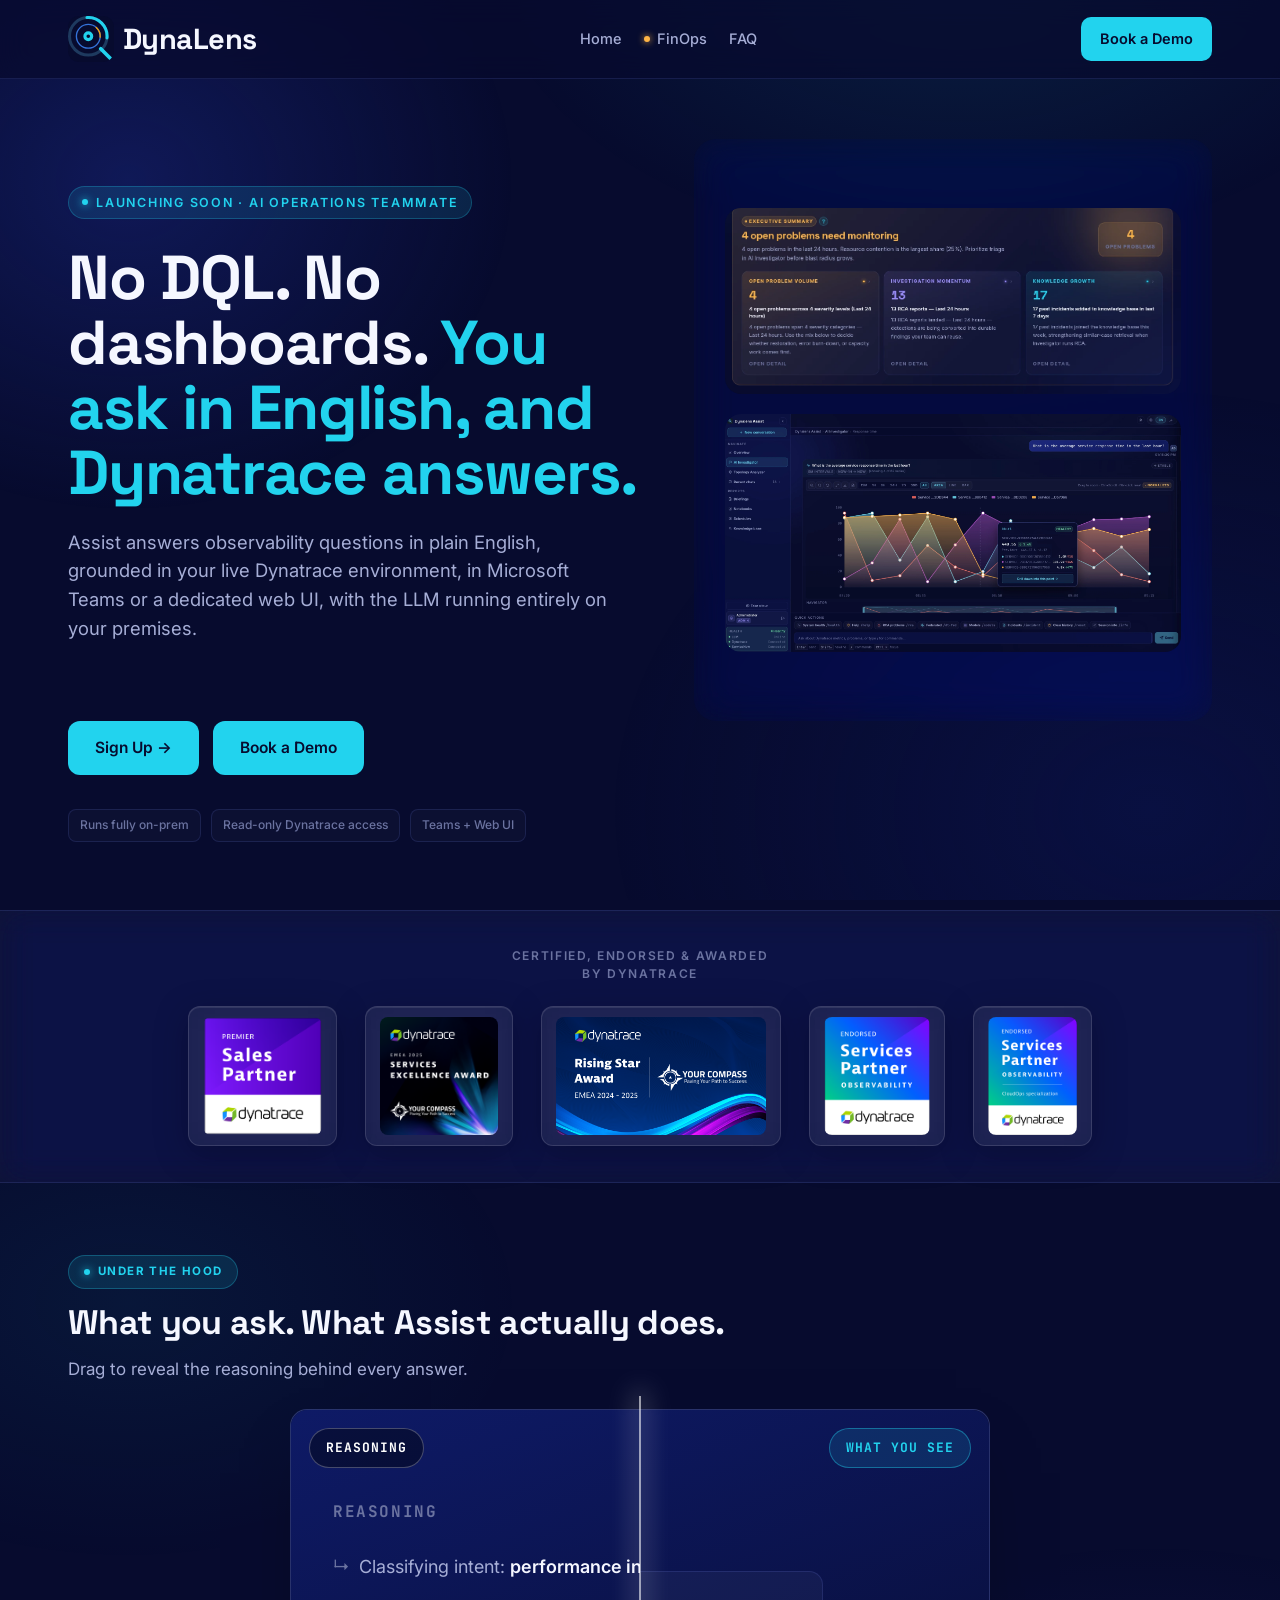
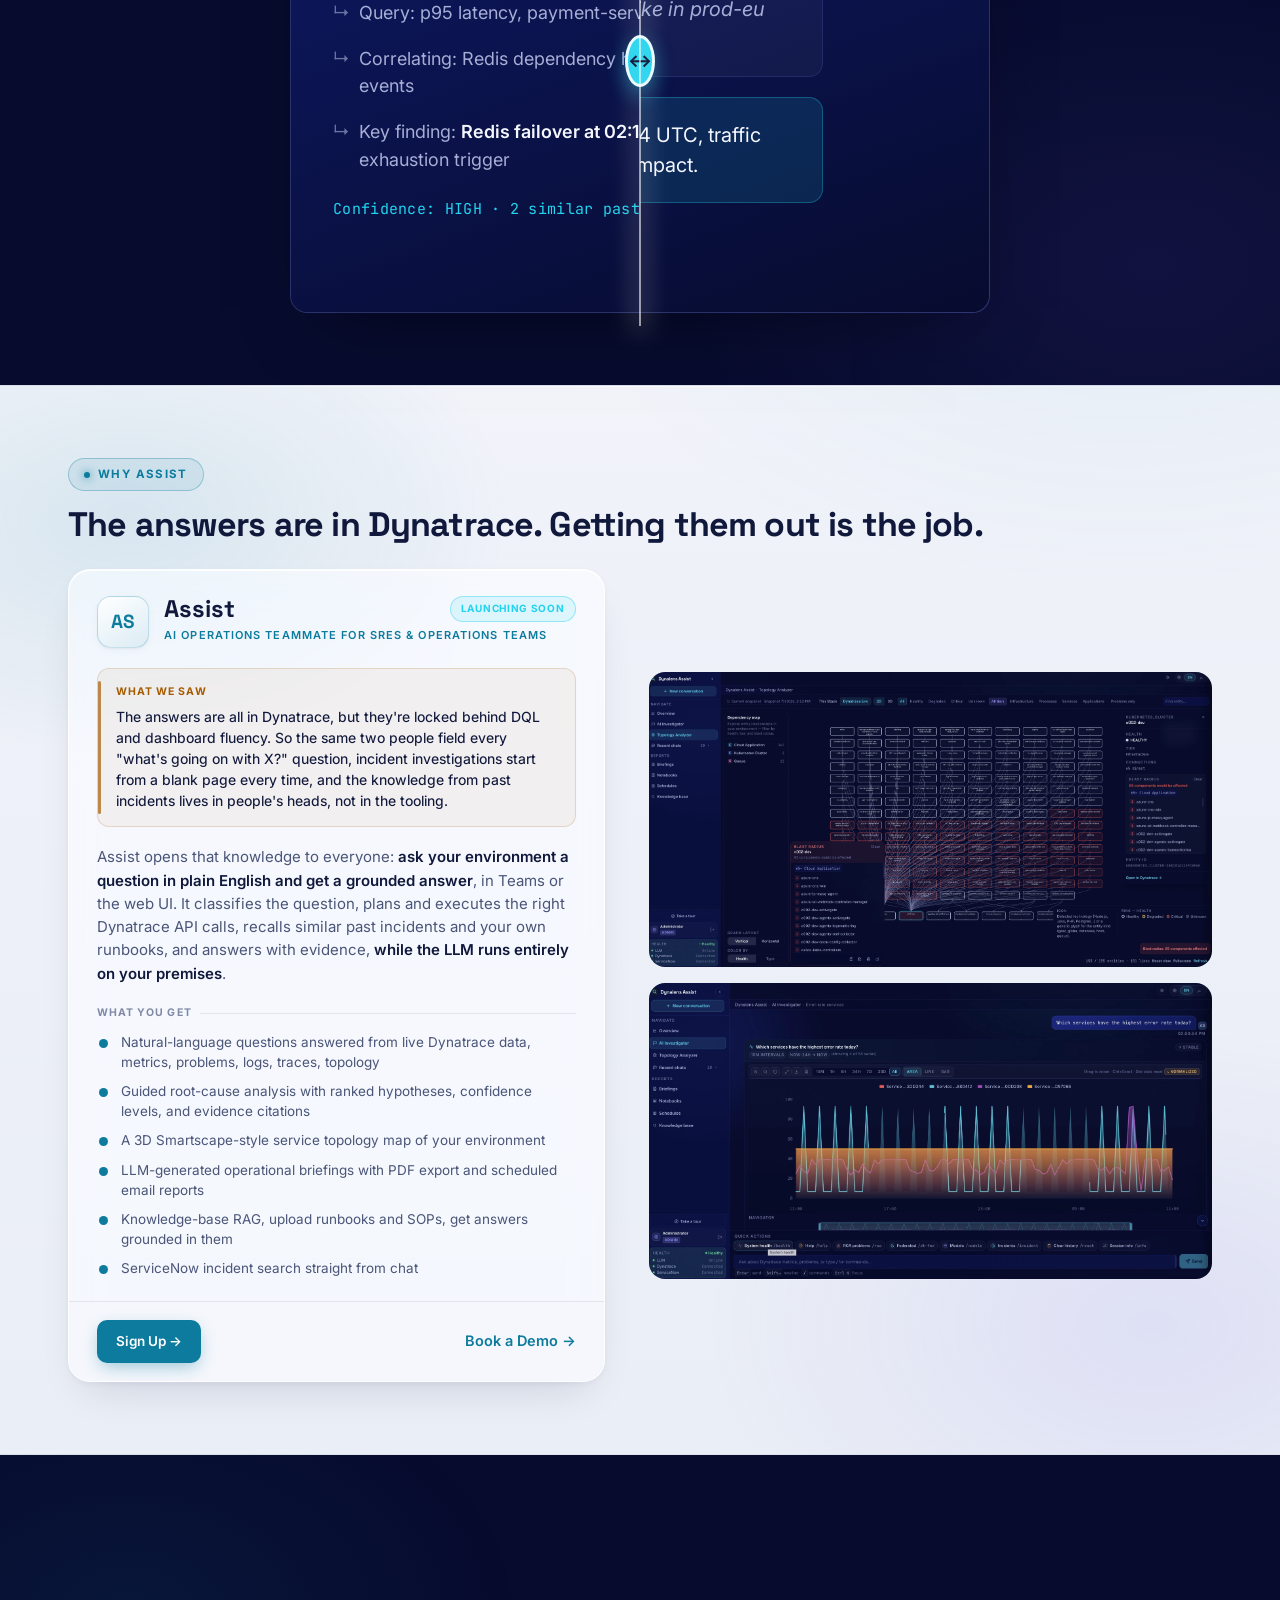
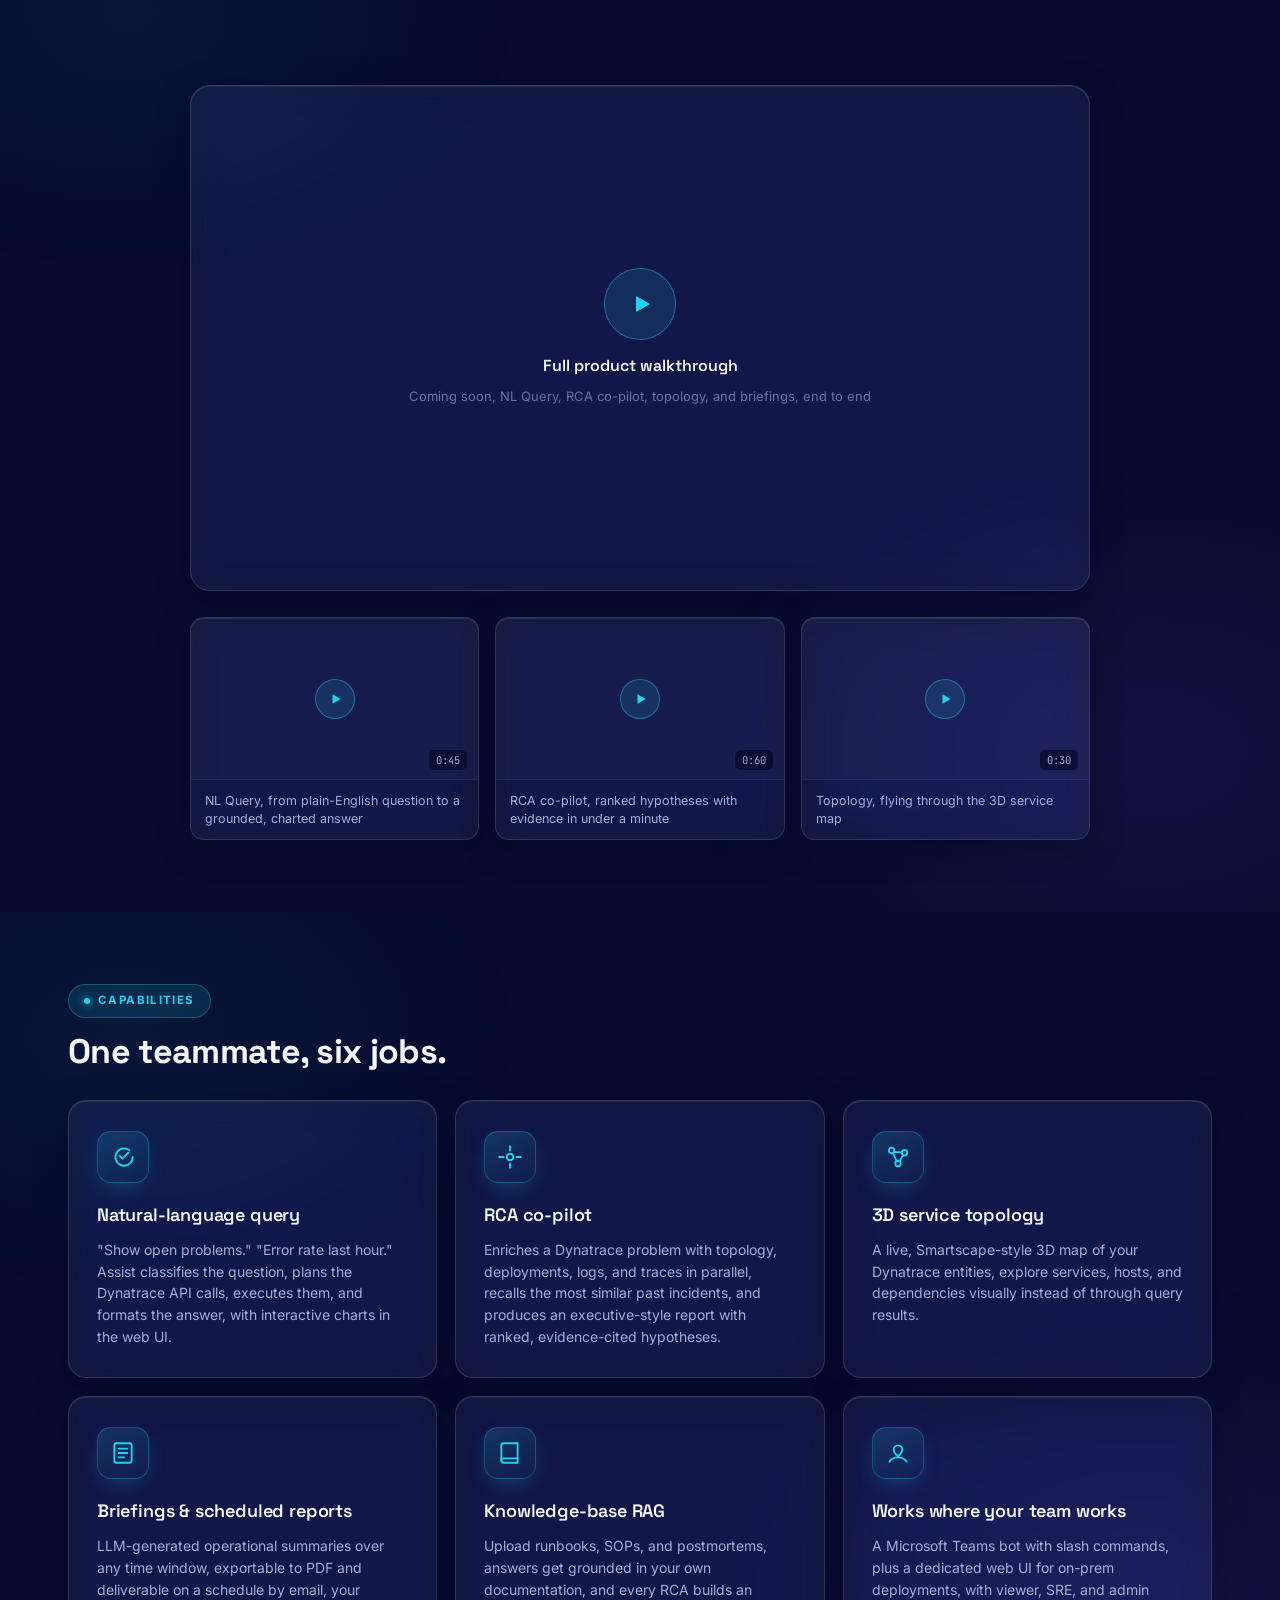
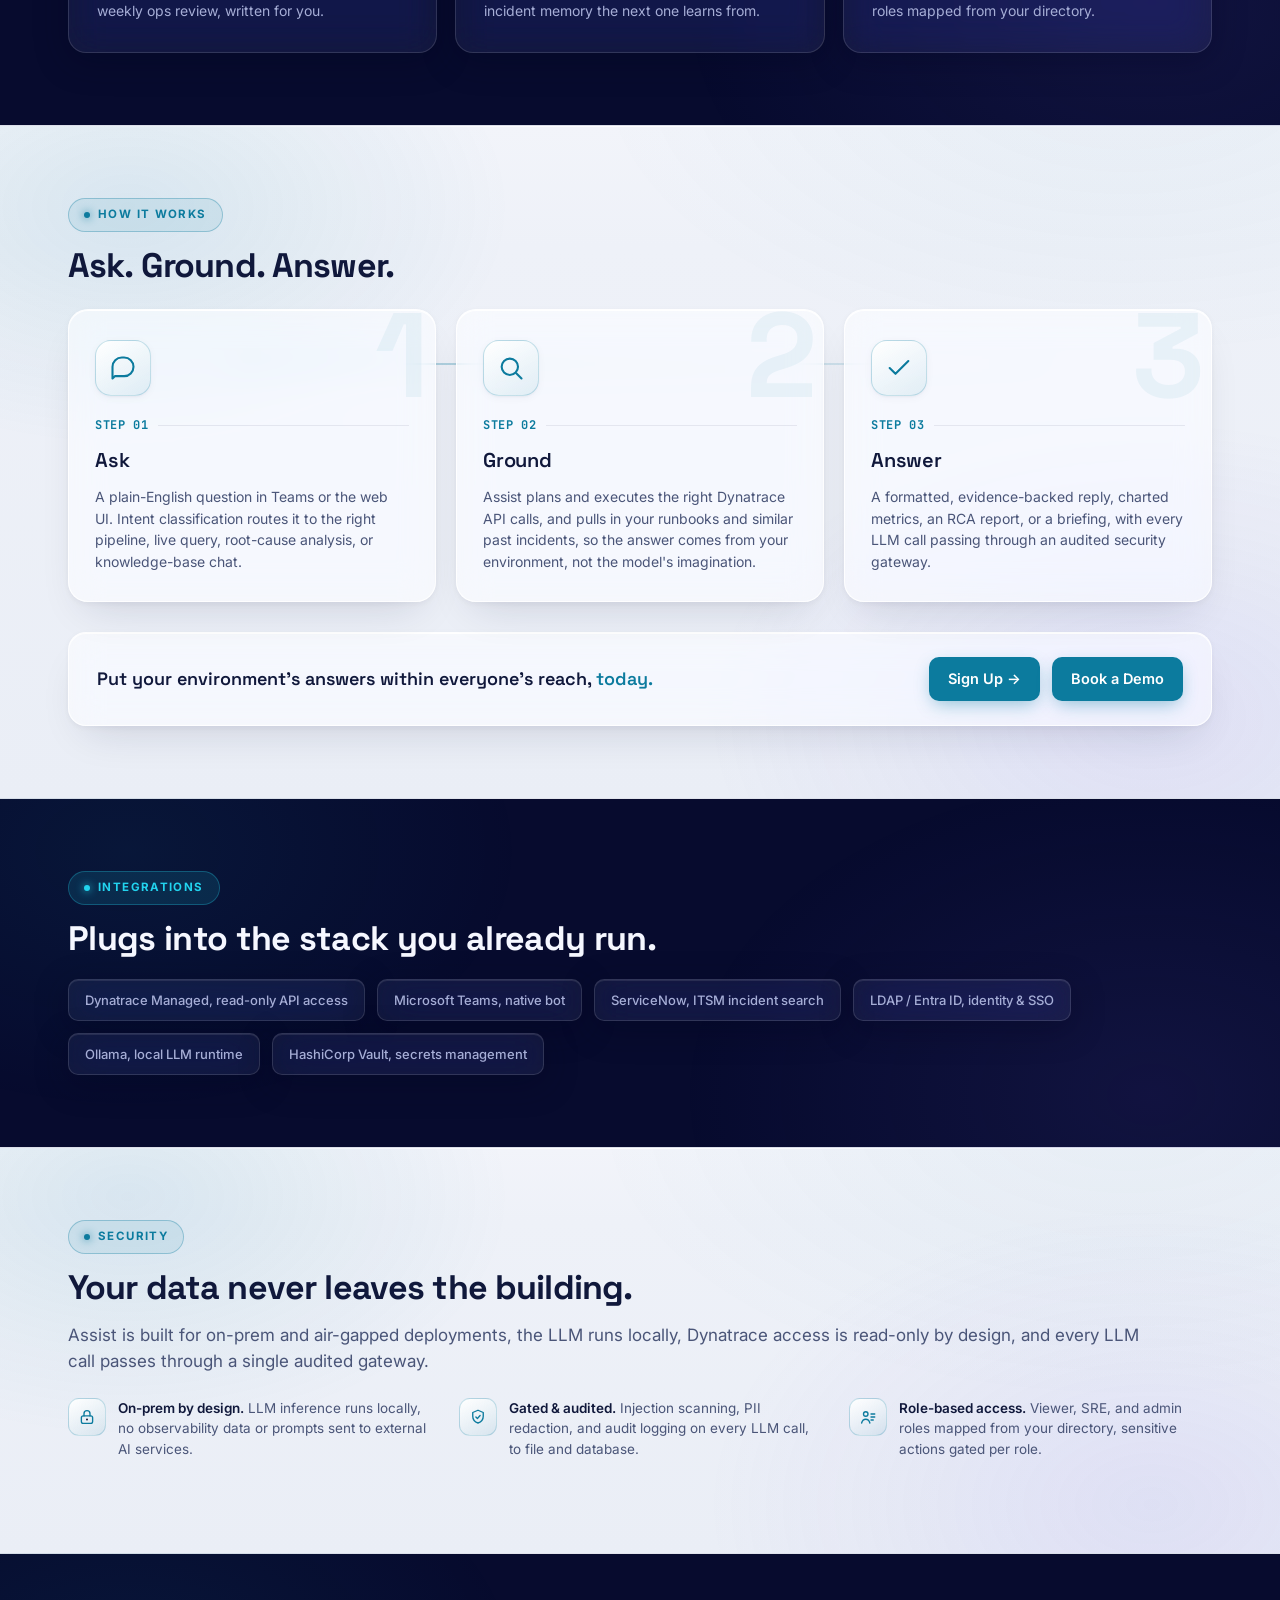
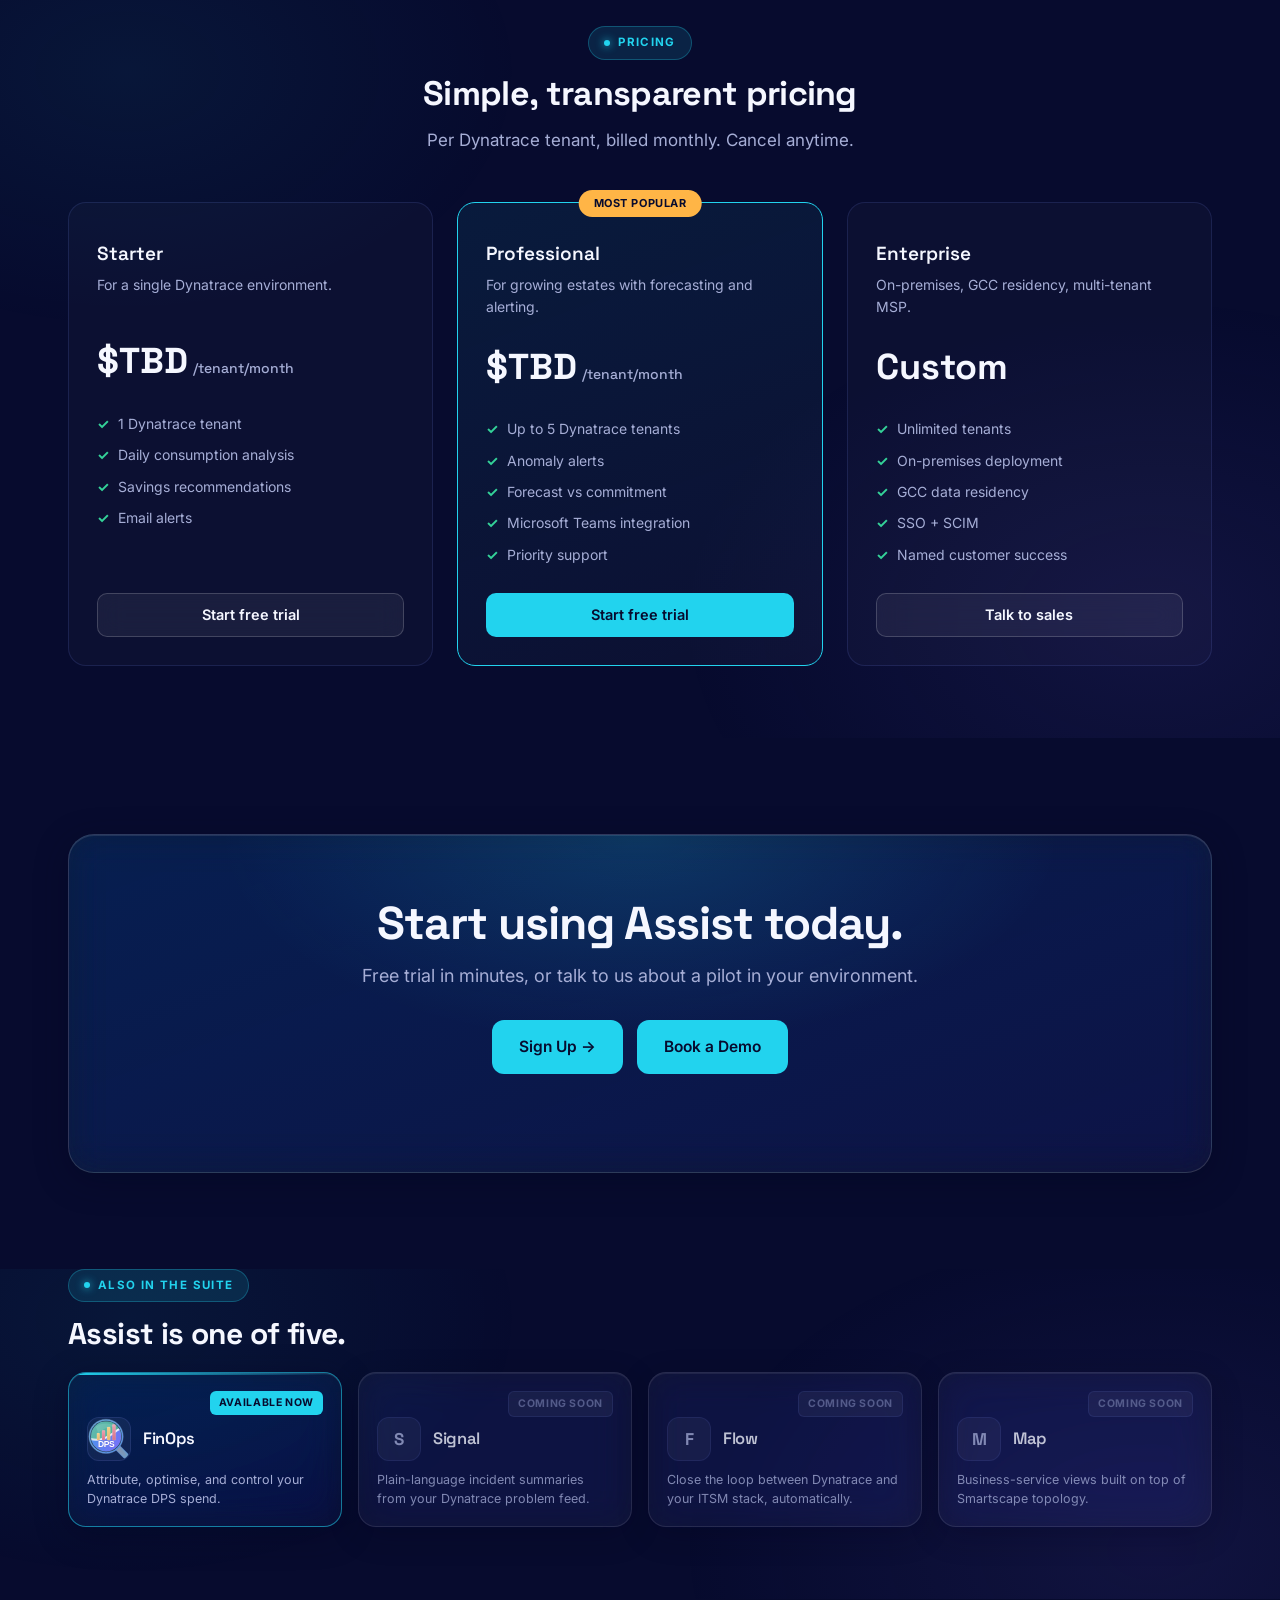
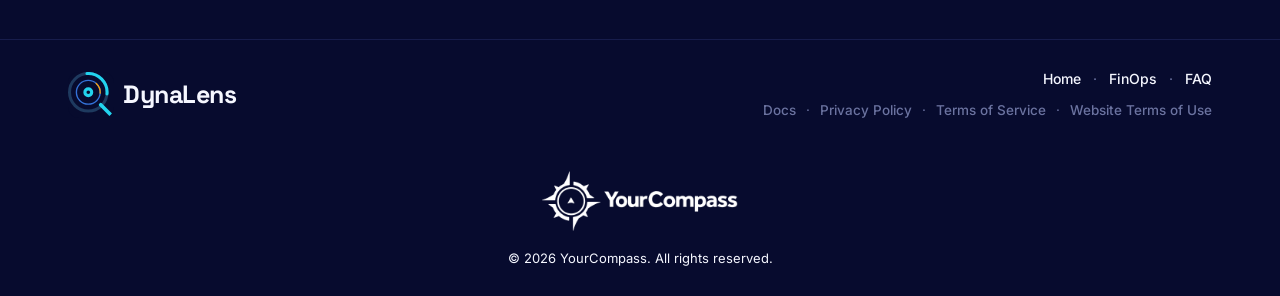
==== commit dfc50e18: "Add contact page assets, docs page, and book-a-demo page; nav and layout fixes" ====
--- a/dynalens-assist-page.html
+++ b/dynalens-assist-page.html
@@ -23,8 +23,8 @@
       <a href="dynalens-faq-page.html">FAQ</a>
     </div>
     <div class="nav-cta">
-      <a href="#" class="btn btn-primary">Book a Demo</a>
-      <a href="#" class="btn btn-primary" style="display:none">Start Free Trial</a>
+      <a href="dynalens-book-a-demo.html?from=assist" class="btn btn-primary">Book a Demo</a>
+      <a href="dynalens-book-a-demo.html?from=assist" class="btn btn-primary" style="display:none">Sign Up</a>
     </div>
     <button class="nav-burger" id="navBurger" aria-label="Open menu" aria-expanded="false">
       <span></span><span></span><span></span>
@@ -35,8 +35,8 @@
     <a href="dynalens-finops-page.html" class="nav-status nav-status--fo">FinOps</a>
     <a href="dynalens-faq-page.html">FAQ</a>
     <div class="nav-mobile-cta">
-      <a href="#" class="btn btn-primary">Book a Demo</a>
-      <a href="#" class="btn btn-primary" style="display:none">Start Free Trial</a>
+      <a href="dynalens-book-a-demo.html?from=assist" class="btn btn-primary">Book a Demo</a>
+      <a href="dynalens-book-a-demo.html?from=assist" class="btn btn-primary" style="display:none">Sign Up</a>
     </div>
   </div>
 </nav>
@@ -56,8 +56,8 @@
       </div>
       <div class="hero-cta reveal">
         <div class="hero-actions">
-          <a href="#" class="btn btn-primary btn-lg" style="display:none">Start Free Trial →</a>
-          <a href="#" class="btn btn-primary btn-lg">Book a Demo</a>
+          <a href="dynalens-book-a-demo.html?from=assist" class="btn btn-primary btn-lg">Sign Up →</a>
+          <a href="dynalens-book-a-demo.html?from=assist" class="btn btn-primary btn-lg">Book a Demo</a>
         </div>
         <div class="trust">
           <span>Runs fully on-prem</span>
@@ -158,8 +158,8 @@
           </div>
         </div>
         <div class="sa-foot">
-          <a href="#" class="btn btn-primary" style="padding:10px 18px;font-size:13.5px;display:none">Start Free Trial →</a>
-          <a href="#" class="link-cta">Book a Demo →</a>
+          <a href="dynalens-book-a-demo.html?from=assist" class="btn btn-primary" style="padding:10px 18px;font-size:13.5px">Sign Up →</a>
+          <a href="dynalens-book-a-demo.html?from=assist" class="link-cta">Book a Demo →</a>
         </div>
       </div>
       <div class="why-shot-stack">
@@ -308,8 +308,8 @@
     <div class="hiw-cta reveal">
       <div class="txt">Put your environment's answers within everyone's reach, <span>today.</span></div>
       <div class="acts">
-        <a href="#" class="btn btn-primary" style="display:none">Start Free Trial →</a>
-        <a href="#" class="btn btn-primary">Book a Demo</a>
+        <a href="dynalens-book-a-demo.html?from=assist" class="btn btn-primary">Sign Up →</a>
+        <a href="dynalens-book-a-demo.html?from=assist" class="btn btn-primary">Book a Demo</a>
       </div>
     </div>
   </div>
@@ -417,8 +417,8 @@
       <h2>Start using Assist today.</h2>
       <p>Free trial in minutes, or talk to us about a pilot in your environment.</p>
       <div class="hero-actions">
-        <a href="#" class="btn btn-primary btn-lg" style="display:none">Start Free Trial →</a>
-        <a href="#" class="btn btn-primary btn-lg">Book a Demo</a>
+        <a href="dynalens-book-a-demo.html?from=assist" class="btn btn-primary btn-lg">Sign Up →</a>
+        <a href="dynalens-book-a-demo.html?from=assist" class="btn btn-primary btn-lg">Book a Demo</a>
       </div>
     </div>
   </div>
--- a/assets/css/main.css
+++ b/assets/css/main.css
@@ -506,3 +506,16 @@
   .sec-eye{display:inline-flex;align-items:center;gap:8px;font-size:11.5px;font-weight:700;letter-spacing:.12em;text-transform:uppercase;color:var(--cyan);background:var(--cyan-soft);border:1px solid rgba(34,211,238,.28);padding:7px 15px;border-radius:100px;margin-bottom:16px}
   .sec-eye::before{content:"";width:6px;height:6px;border-radius:50%;background:currentColor;box-shadow:0 0 9px currentColor;flex-shrink:0}
   .section-light .sec-eye{background:rgba(12,123,158,.08);border-color:rgba(12,123,158,.32)}
+
+  /* ---------- LARGE-SCREEN PASS (wide monitors) ---------- */
+  /* --maxw drives both .wrap and .nav-in, so content and nav widen together
+     instead of leaving huge empty margins on large displays. */
+  @media(min-width:1600px){
+    :root{--maxw:1360px}
+  }
+  @media(min-width:1920px){
+    :root{--maxw:1520px}
+  }
+  @media(min-width:2400px){
+    :root{--maxw:1680px}
+  }
--- a/assets/css/assist.css
+++ b/assets/css/assist.css
@@ -60,6 +60,13 @@
   .ps-dot.active{background:var(--cyan);width:22px}
   .pbadge.pbadge-img{padding:10px 14px}
   .pbadge-img img{height:118px;width:auto;max-width:392px;max-height:100%;object-fit:contain;border-radius:8px;display:block}
+  @media(min-width:641px) and (max-width:1024px){
+    .ps-track{min-height:100px;flex-wrap:nowrap;gap:20px}
+    .pbadge.ps-slide{display:none}
+    .pbadge.ps-slide.active{display:flex}
+    .pbadge-img img{height:100px;max-width:300px}
+    .ps-dots{display:flex}
+  }
   @media(max-width:640px){
     .ps-track{min-height:73px;flex-wrap:nowrap}
     .pbadge.ps-slide{display:none}
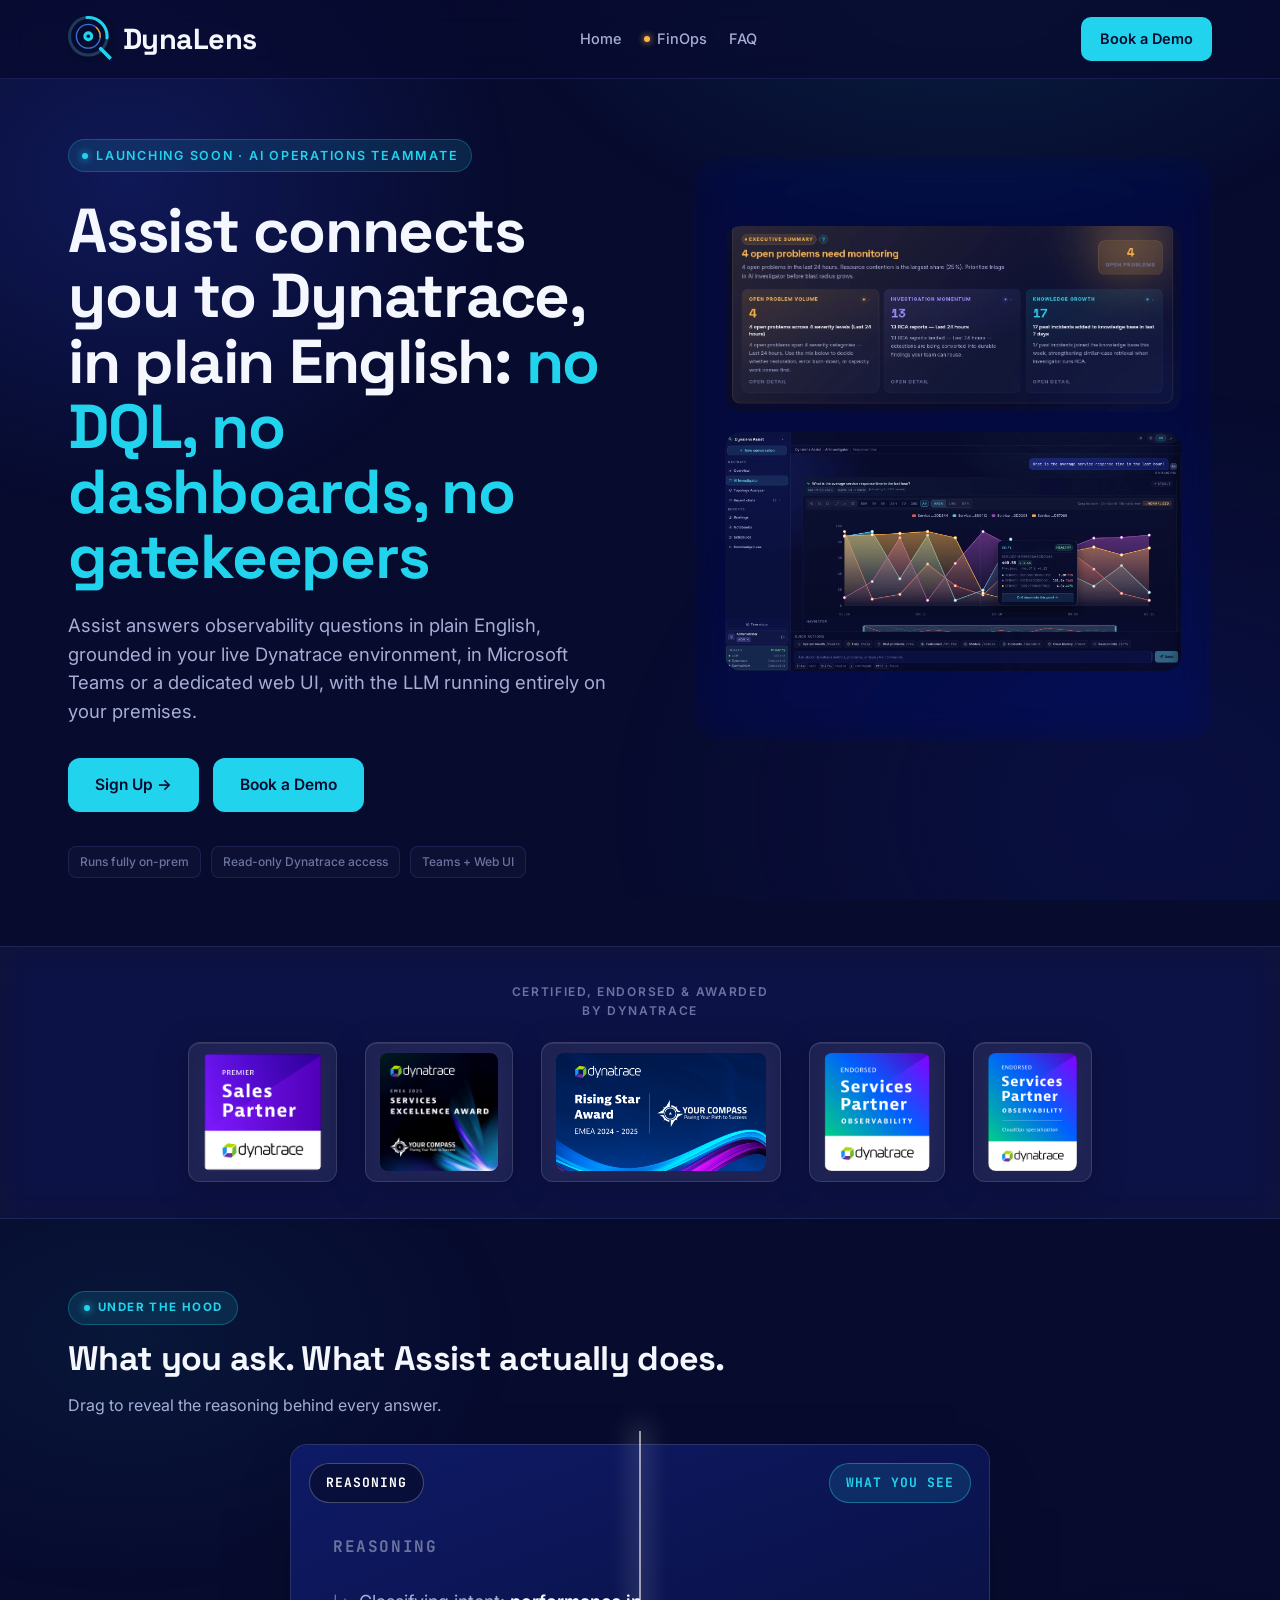
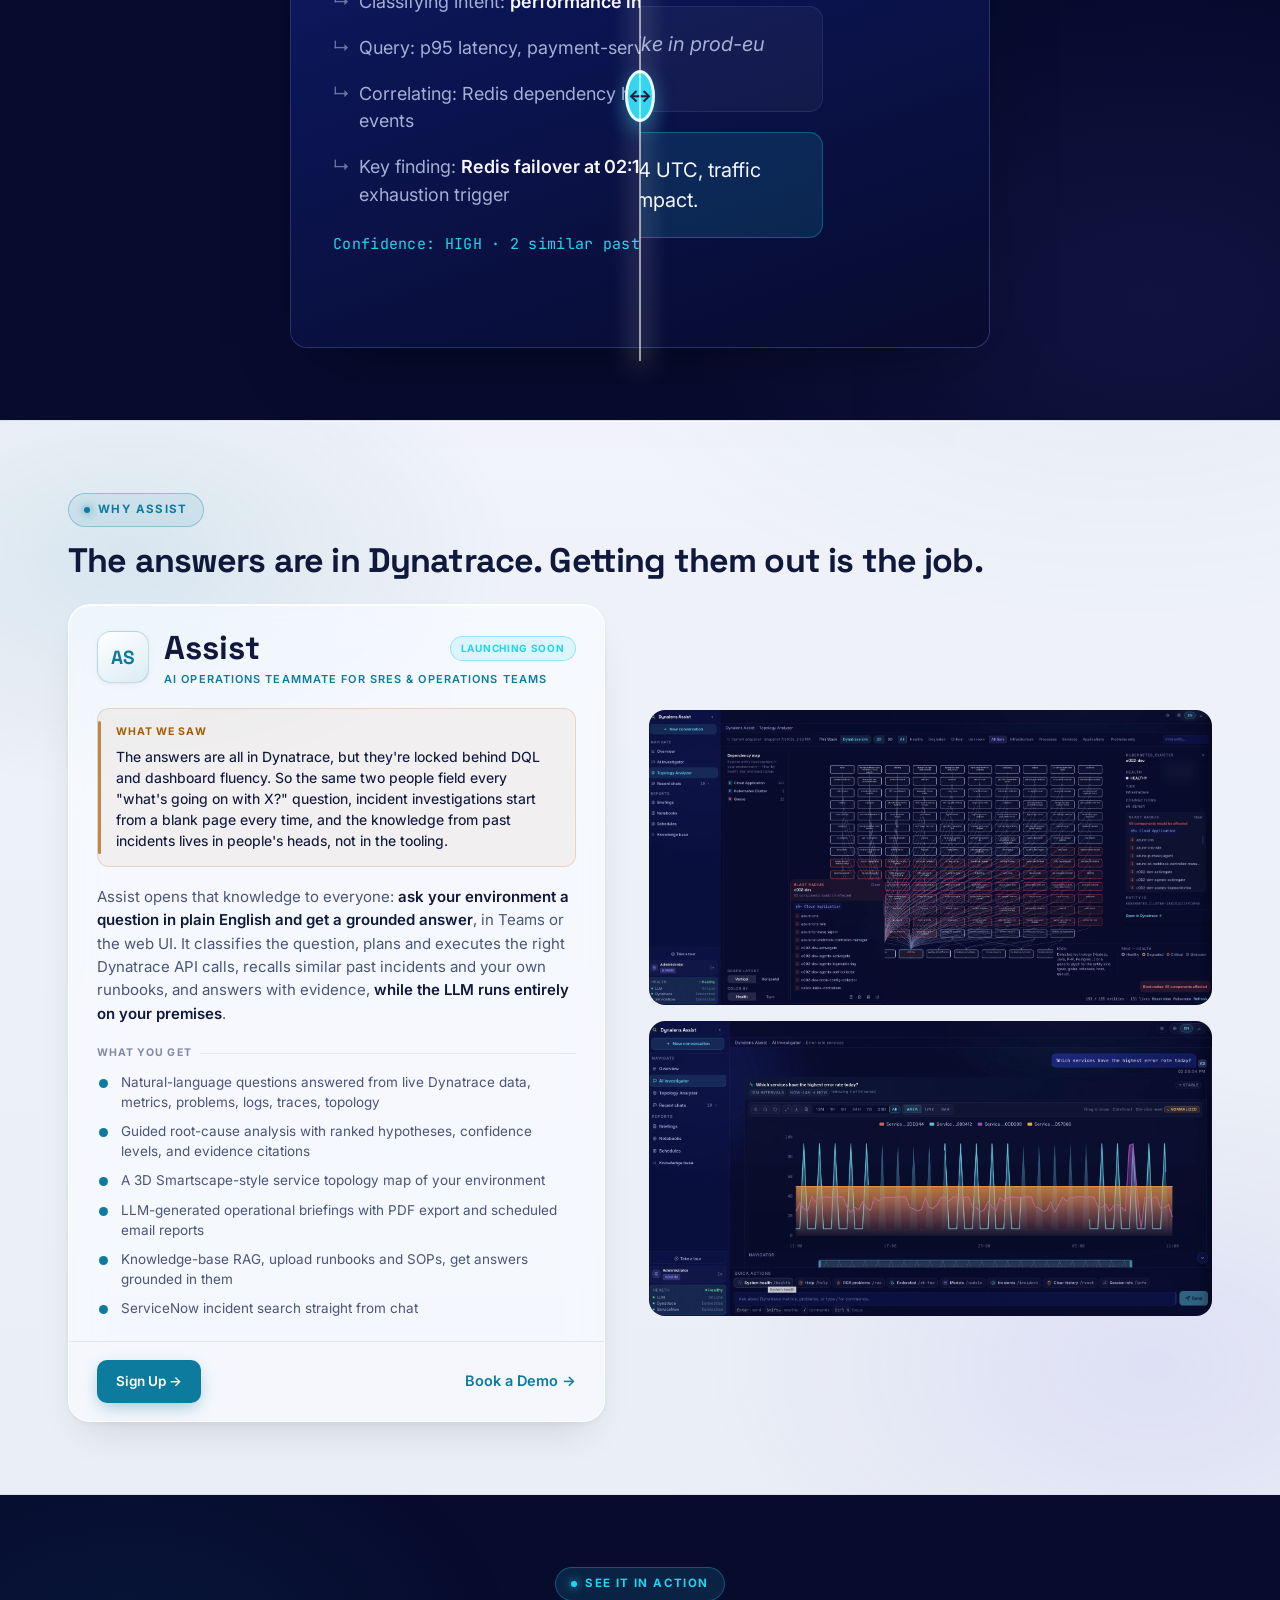
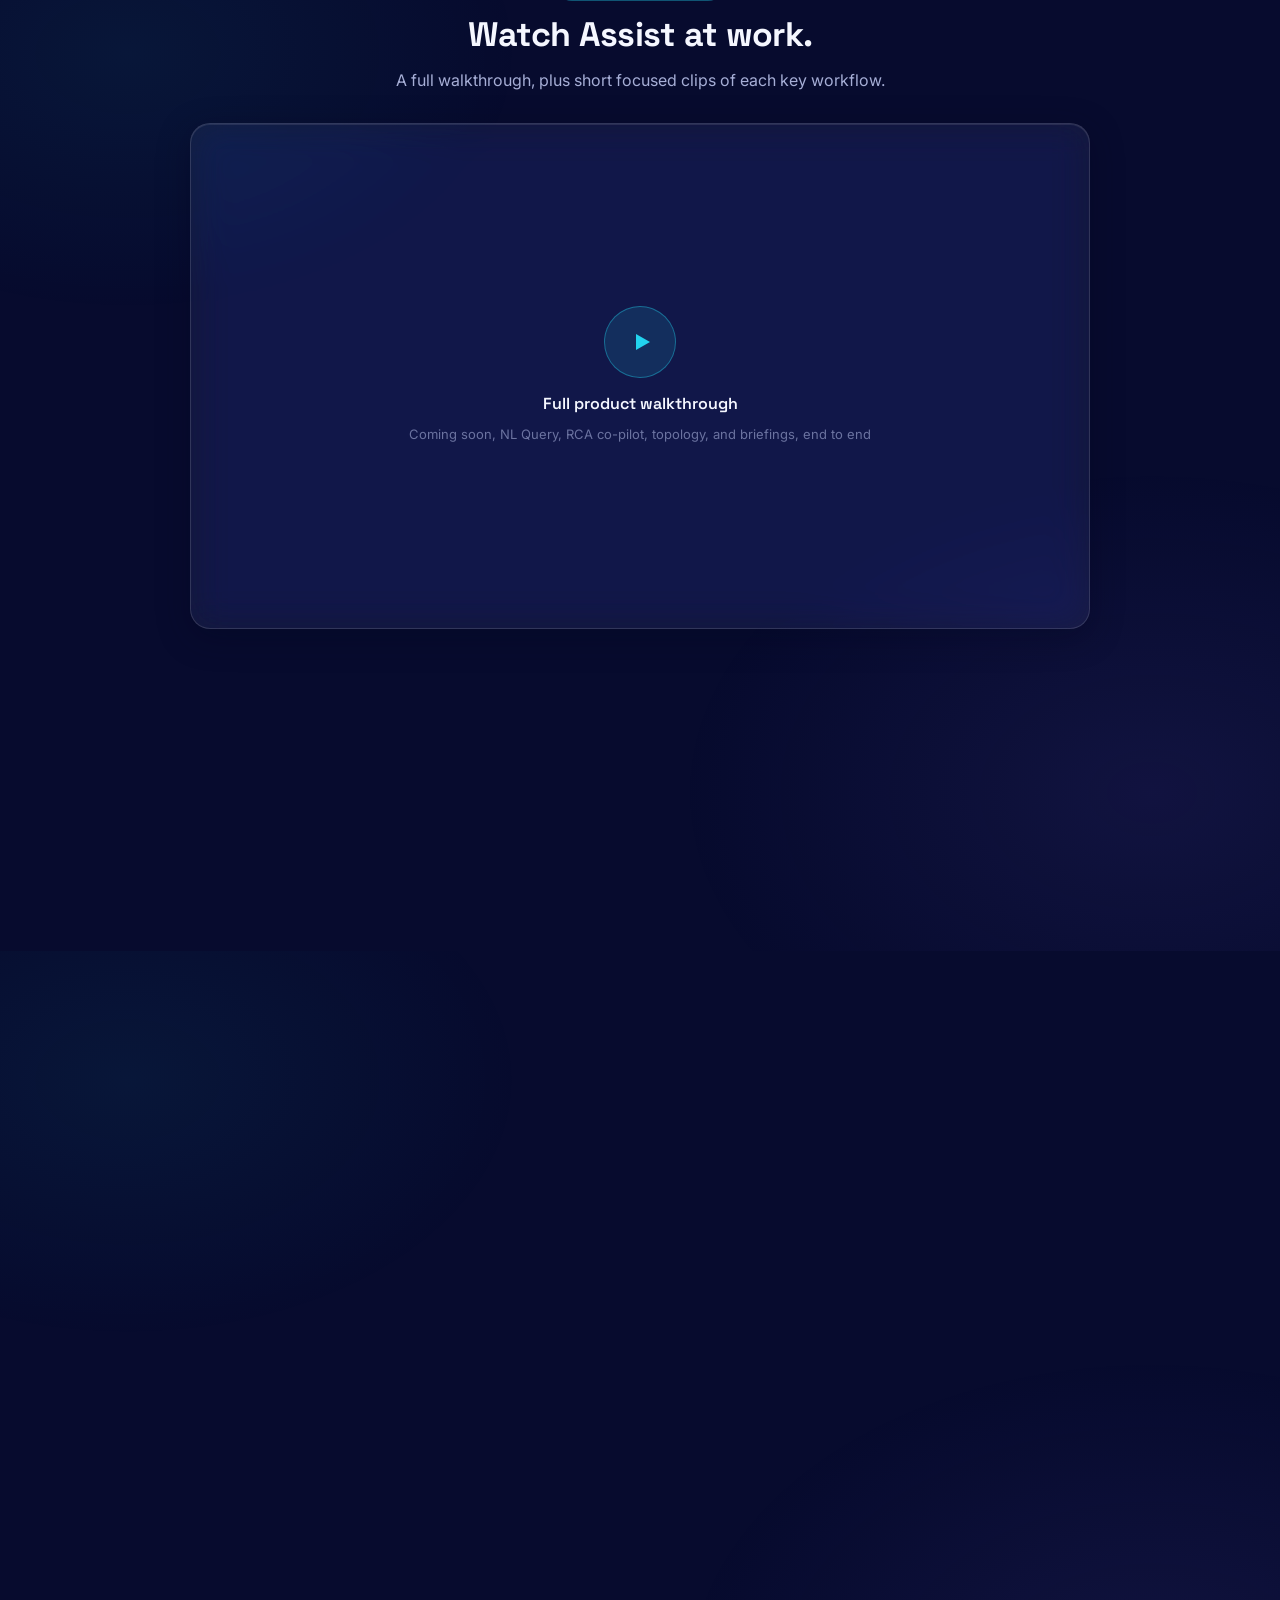
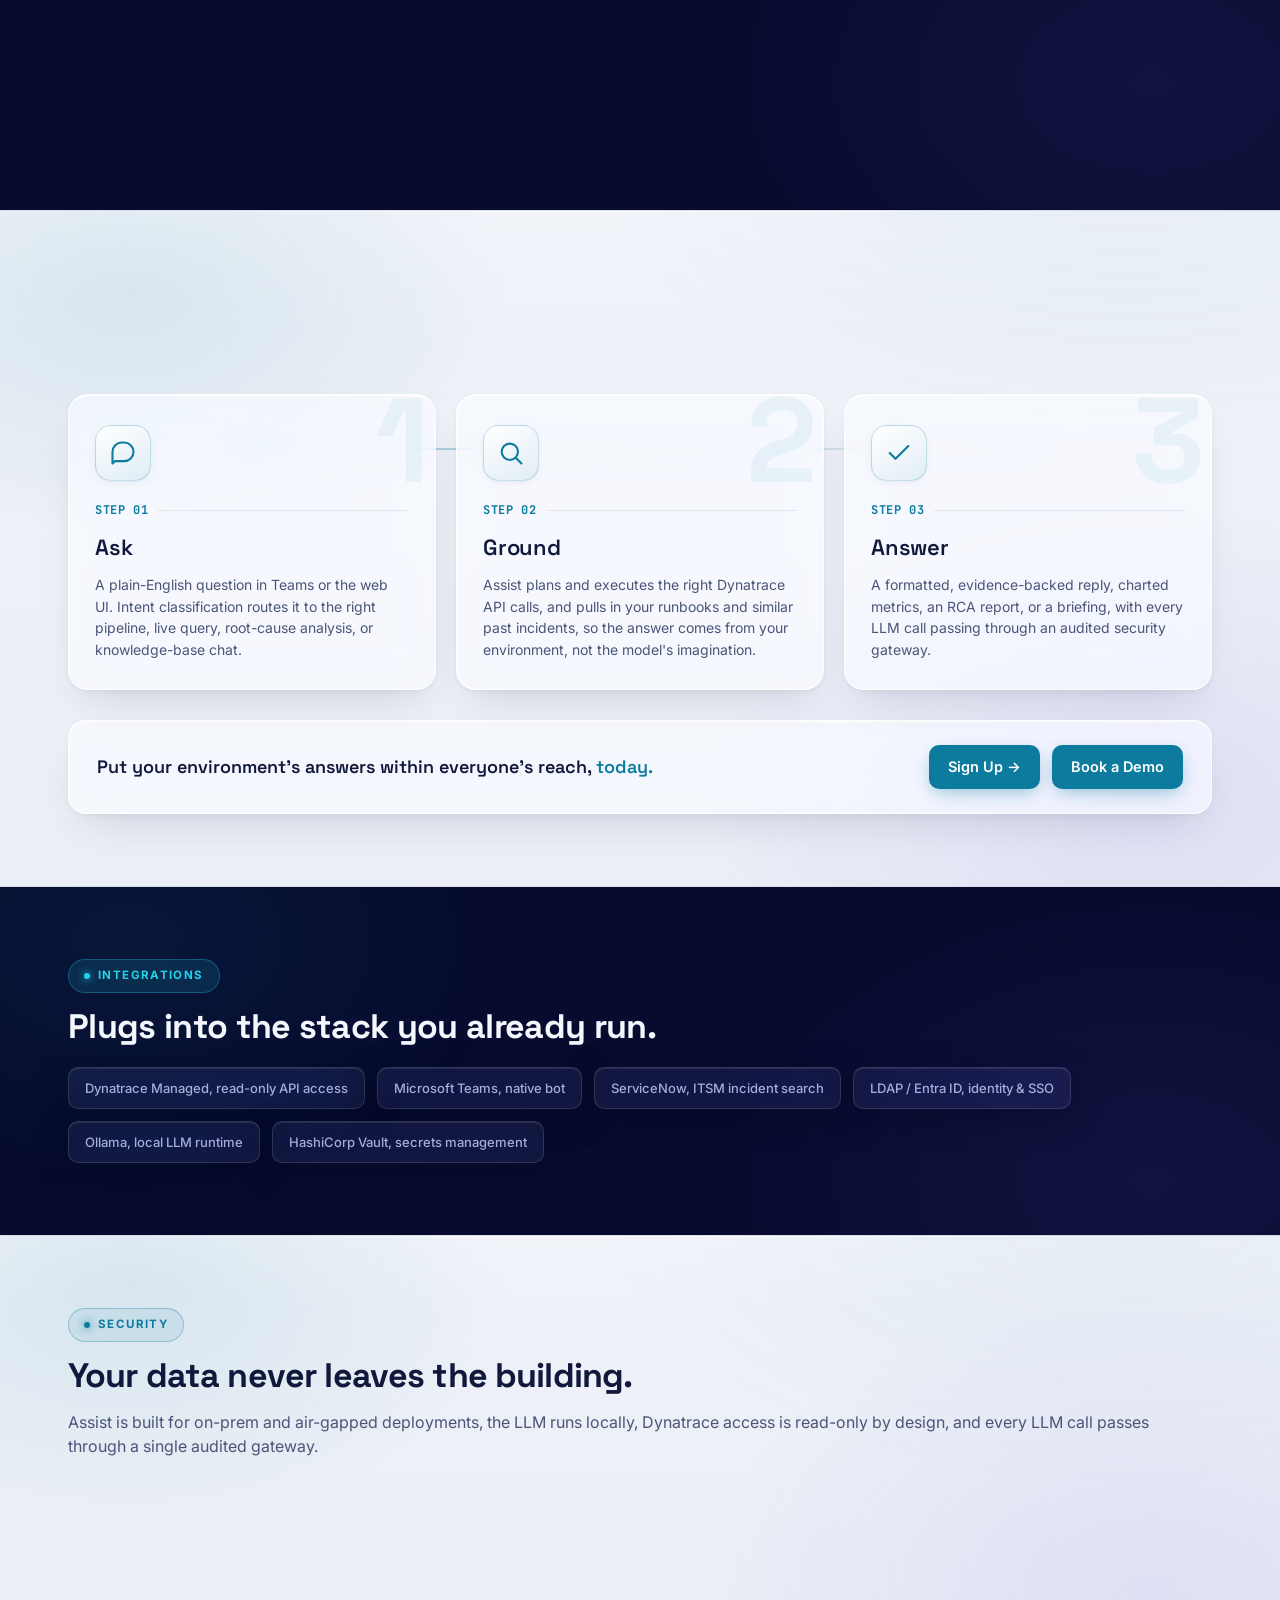
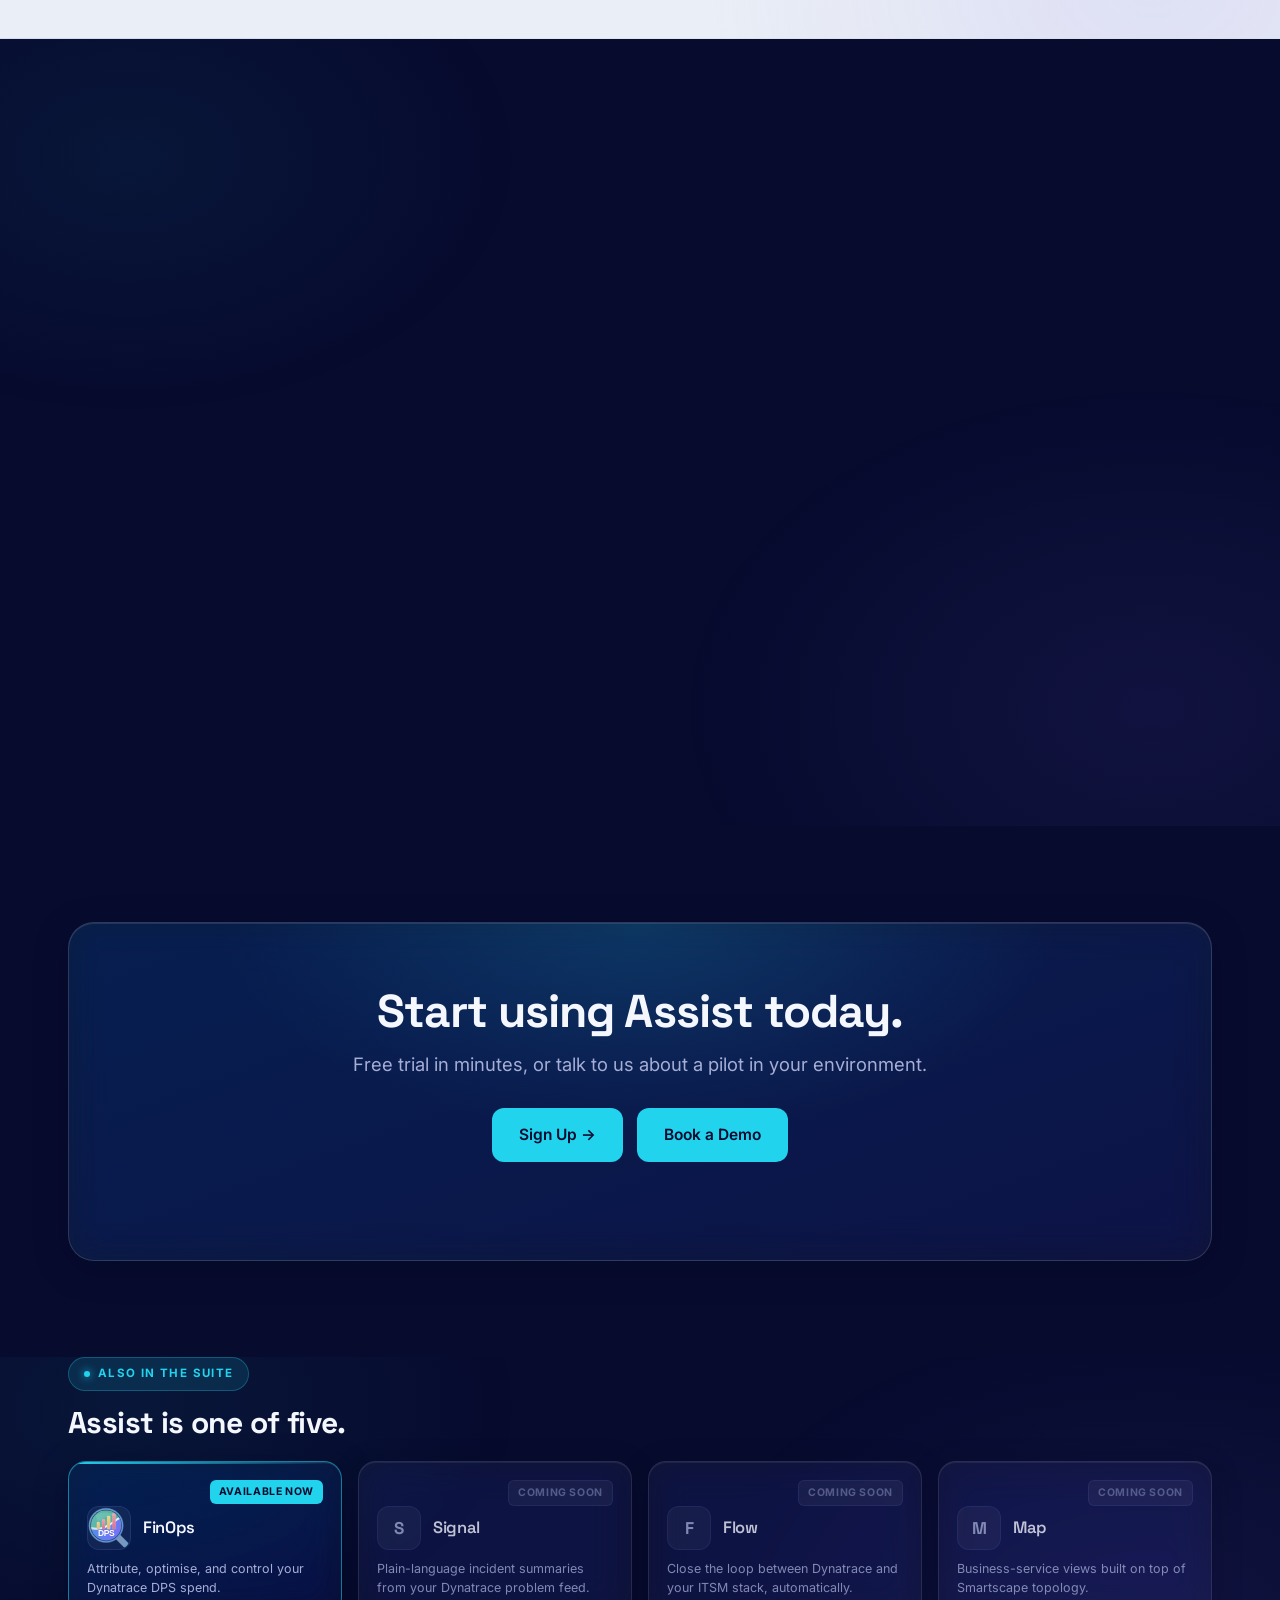
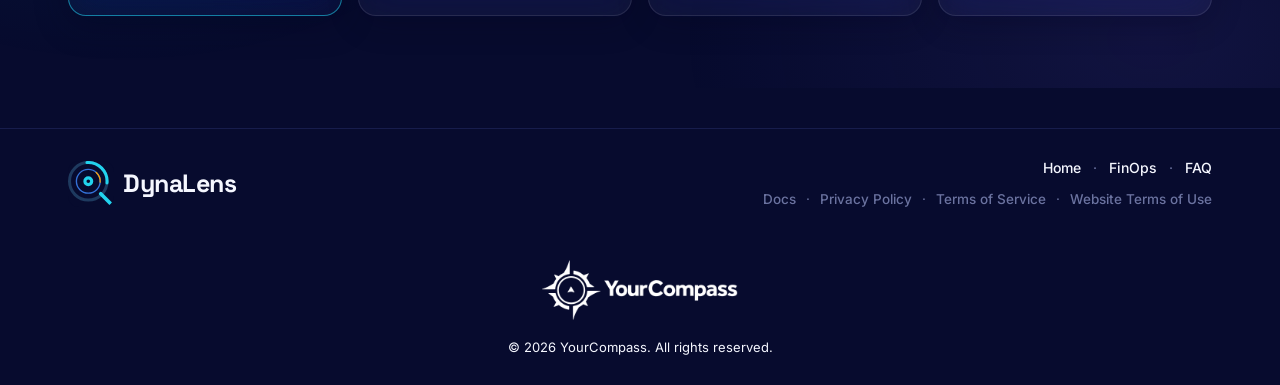
==== commit 44b6f74a: "Introduce fluid type-scale variables and widen content max-widths on large screens Replace one-off f" ====
--- a/dynalens-assist-page.html
+++ b/dynalens-assist-page.html
@@ -45,10 +45,14 @@
 <header class="hero phero">
   <div class="wrap">
     <div class="hero-grid">
-      <div class="hero-intro reveal">
-        <span class="eyebrow">Launching soon · AI operations teammate</span>
-        <h1>No DQL. No dashboards. <span class="hl">You ask in English, and Dynatrace answers.</span></h1>
-        <p class="hero-sub">Assist answers observability questions in plain English, grounded in your live Dynatrace environment, in Microsoft Teams or a dedicated web UI, with the LLM running entirely on your premises.</p>
+      <div class="hero-intro">
+        <div class="hero-title reveal">
+          <span class="eyebrow">Launching soon · AI operations teammate</span>
+          <h1>Assist connects you to Dynatrace, in plain English: <span class="hl">no DQL, no dashboards, no gatekeepers</span></h1>
+        </div>
+        <div class="hero-body reveal">
+          <p class="hero-sub">Assist answers observability questions in plain English, grounded in your live Dynatrace environment, in Microsoft Teams or a dedicated web UI, with the LLM running entirely on your premises.</p>
+        </div>
       </div>
       <div class="assist-visual hero-visual assist-shot reveal">
         <img class="as-shot-1" src="assets/images/assist/executive-summary.webp" alt="DynaLens Assist executive summary, open problems needing monitoring" width="1163" height="475" loading="lazy">
--- a/assets/css/main.css
+++ b/assets/css/main.css
@@ -20,6 +20,21 @@
     --card-hover:rgba(255,255,255,.05);
     --radius:18px;
     --maxw:1200px;
+
+    /* ---- unified type scale: fluid, grows with viewport width ----
+       every heading/body/caption font-size in the site should reference
+       one of these instead of a one-off px value. Re-widened further at
+       the large-screen breakpoints below (search "TYPE SCALE — XL"). */
+    --fs-h1:clamp(38px,5.2vw,62px);
+    --fs-h2:clamp(28px,3.6vw,42px);
+    --fs-h3:clamp(24px,3vw,33px);
+    --fs-h3-card:clamp(22px,2.5vw,30px);
+    --fs-h4:clamp(18px,1.4vw + 14px,22px);
+    --fs-lede:clamp(1.063rem,0.8rem + 0.33vw,1.375rem);
+    --fs-body-lg:clamp(1.156rem,0.913rem + 0.3vw,1.438rem);
+    --fs-body:clamp(1rem,0.788rem + 0.26vw,1.25rem);
+    --fs-body-sm:clamp(0.938rem,0.731rem + 0.26vw,1.188rem);
+    --fs-caption:clamp(0.875rem,0.75rem + 0.15vw,1rem);
   }
   *{margin:0;padding:0;box-sizing:border-box}
   html{scroll-behavior:smooth}
@@ -180,8 +195,8 @@
   .hero{padding:60px 0 48px;position:relative}
   .eyebrow{display:inline-flex;align-items:center;gap:8px;font-size:12.5px;font-weight:600;letter-spacing:.14em;text-transform:uppercase;color:var(--cyan);background:var(--cyan-soft);border:1px solid rgba(34,211,238,.25);padding:6px 13px;border-radius:100px;margin-bottom:26px}
   .eyebrow::before{content:"";width:6px;height:6px;border-radius:50%;background:var(--cyan);box-shadow:0 0 8px var(--cyan)}
-  h1{font-size:clamp(38px,5.2vw,62px);font-weight:700;margin-bottom:22px}
-  .hero-sub{font-size:18.5px;color:var(--text-dim);max-width:540px;margin-bottom:32px}
+  h1{font-size:var(--fs-h1);font-weight:700;margin-bottom:22px}
+  .hero-sub{font-size:var(--fs-body-lg);color:var(--text-dim);max-width:clamp(540px,40vw,840px);margin-bottom:32px}
   .hero-actions{display:flex;gap:14px;margin-bottom:34px;flex-wrap:wrap}
   .btn-lg{padding:14px 26px;font-size:15.5px;border-radius:12px}
   .trust{display:flex;gap:10px;flex-wrap:wrap}
@@ -224,7 +239,7 @@
   .soon-tile{background:var(--card);border:1px solid var(--line);border-radius:14px;padding:18px;transition:all .25s}
   .soon-tile:hover{border-color:var(--line-strong);transform:translateY(-3px);background:var(--card-hover)}
   .soon-tile .st-glyph{font-family:'Space Grotesk';font-weight:700;font-size:22px;color:var(--cyan);margin-bottom:10px;display:inline-block;width:42px;height:42px;line-height:42px;text-align:center;background:var(--cyan-soft);border:1px solid rgba(34,211,238,.25);border-radius:11px}
-  .soon-tile h4{font-family:'Space Grotesk';font-weight:600;font-size:16px;margin-bottom:5px}
+  .soon-tile h4{font-family:'Space Grotesk';font-weight:600;font-size:var(--fs-h4);margin-bottom:5px}
   .soon-tile p{font-size:12.5px;color:var(--text-faint);line-height:1.45}
   .finops-visual{background:linear-gradient(160deg, rgba(255,181,70,.06), rgba(7,11,46,.85));border:1px solid var(--line-strong);border-radius:22px;padding:24px;box-shadow:0 40px 90px -30px rgba(0,0,0,.8)}
   .assist-visual{background:linear-gradient(160deg, rgba(34,211,238,.07), rgba(7,11,46,.85));border:1px solid var(--line-strong);border-radius:22px;padding:24px;box-shadow:0 40px 90px -30px rgba(0,0,0,.8);display:flex;flex-direction:column;justify-content:center}
@@ -250,8 +265,8 @@
   }
   .sec-head{max-width:96%;margin-bottom:48px}
   .sec-eye{font-size:12.5px;font-weight:600;letter-spacing:.14em;text-transform:uppercase;color:var(--cyan);margin-bottom:14px;display:block}
-  h2{font-size:clamp(28px,3.6vw,42px);font-weight:700;margin-bottom:16px}
-  .sec-sub{font-size:17px;color:var(--text-dim)}
+  h2{font-size:var(--fs-h2);font-weight:700;margin-bottom:16px}
+  .sec-sub{font-size:var(--fs-body);color:var(--text-dim)}
   /* reveal on scroll */
   .reveal{opacity:0;transform:translateY(26px);transition:opacity .7s ease,transform .7s ease}
   .reveal.show{opacity:1;transform:none}
@@ -268,16 +283,18 @@
   .scard.soon-card.launching::after{content:"";position:absolute;top:0;left:0;right:0;height:2px;background:linear-gradient(90deg,#22D3EE,transparent);opacity:.6}
   .badge.launching{background:rgba(34,211,238,.12);color:#22D3EE;border:1px solid rgba(34,211,238,.35)}
   /* ---------- APP MINI SECTIONS ---------- */
-  .app{display:grid;grid-template-columns:1fr 1fr;gap:54px;align-items:center;padding:46px 0;border-top:1px solid var(--line)}
-  .app.flip .app-copy{order:2}
+  .app{display:grid;grid-template-columns:1fr 1fr;grid-template-areas:"copy visual";column-gap:54px;row-gap:0;align-items:center;padding:46px 0;border-top:1px solid var(--line)}
+  .app-copy-wrap{grid-area:copy}
+  .app-visual-wrap{grid-area:visual}
+  .app.flip{grid-template-areas:"visual copy"}
   .app-eye{font-size:11.5px;font-weight:700;letter-spacing:.1em;text-transform:uppercase;margin-bottom:14px;display:inline-block;padding:4px 10px;border-radius:6px}
   .app-eye.now{background:var(--cyan-soft);color:var(--cyan);border:1px solid rgba(34,211,238,.3)}
   .app-eye.soon{background:rgba(255,255,255,.04);color:var(--text-faint);border:1px solid var(--line)}
   .app-eye.launching{background:rgba(34,211,238,.10);color:#22D3EE;border:1px solid rgba(34,211,238,.28)}
-  .app h3{font-size:clamp(24px,3vw,33px);font-weight:700;margin-bottom:14px;max-width:440px}
-  .app-intro{font-size:16px;color:var(--text-dim);margin-bottom:22px;max-width:460px}
+  .app h3{font-size:var(--fs-h3);font-weight:700;margin-bottom:14px;max-width:clamp(440px,32vw,650px)}
+  .app-intro{font-size:var(--fs-body);color:var(--text-dim);margin-bottom:22px;max-width:clamp(460px,34vw,700px)}
   .app-list{list-style:none;margin-bottom:26px}
-  .app-list li{position:relative;padding-left:26px;margin-bottom:13px;font-size:14.5px;color:var(--text-dim);max-width:470px}
+  .app-list li{position:relative;padding-left:26px;margin-bottom:13px;font-size:var(--fs-body-sm);color:var(--text-dim);max-width:clamp(470px,34vw,700px)}
   .app-list li::before{content:"";position:absolute;left:0;top:7px;width:12px;height:12px;border-radius:50%;background:var(--cyan)}
   .app-actions{display:flex;gap:14px;align-items:center;flex-wrap:wrap}
   .link-cta:hover{gap:11px}
@@ -290,8 +307,11 @@
   .app-visual::before{content:"";position:absolute;width:200%;height:200%;background:radial-gradient(circle at 50% 50%, rgba(34,211,238,.08), transparent 40%);animation:drift 9s ease-in-out infinite}
   @keyframes drift{0%,100%{transform:translate(-25%,-25%)}50%{transform:translate(-22%,-30%)}}
   @media(max-width:880px){
-    .app{grid-template-columns:1fr;gap:32px}
-    .app.flip .app-copy{order:0}
+    .app{grid-template-columns:1fr;grid-template-areas:"title" "visual" "copy";gap:32px}
+    .app.flip{grid-template-areas:"title" "visual" "copy"}
+    .app-copy-wrap{display:contents}
+    .app-title{grid-area:title}
+    .app-copy{grid-area:copy}
     .app-visual{height:220px}
   }
   /* ---------- HOW IT WORKS (premium connected flow) ---------- */
@@ -309,8 +329,8 @@
   .step .slabel{display:flex;align-items:center;gap:10px;margin-bottom:10px}
   .step .snum{font-family:'JetBrains Mono';font-weight:700;font-size:12px;color:var(--cyan);letter-spacing:.05em}
   .step .sline{flex:1;height:1px;background:var(--line)}
-  .step h4{font-family:'Space Grotesk';font-weight:600;font-size:20px;margin-bottom:10px;letter-spacing:-.01em}
-  .step p{font-size:14px;color:var(--text-dim);line-height:1.55}
+  .step h4{font-family:'Space Grotesk';font-weight:600;font-size:var(--fs-h4);margin-bottom:10px;letter-spacing:-.01em}
+  .step p{font-size:var(--fs-caption);color:var(--text-dim);line-height:1.55}
   @media(max-width:760px){
     .steps{grid-template-columns:1fr}
     .steps::before{display:none}
@@ -358,8 +378,8 @@
   .deploy{display:grid;grid-template-columns:repeat(3,1fr);gap:16px}
   .dcard{background:var(--card);border:1px solid var(--line);border-radius:var(--radius);padding:26px;transition:all .25s}
   .dcard:hover{border-color:var(--line-strong);transform:translateY(-3px)}
-  .dcard .dt{font-family:'Space Grotesk';font-weight:600;font-size:19px;margin-bottom:10px}
-  .dcard p{font-size:14px;color:var(--text-dim)}
+  .dcard .dt{font-family:'Space Grotesk';font-weight:600;font-size:var(--fs-h4);margin-bottom:10px}
+  .dcard p{font-size:var(--fs-caption);color:var(--text-dim)}
   @media(max-width:980px){
     .deploy{grid-template-columns:1fr 1fr}
   }
@@ -367,17 +387,17 @@
     .deploy{grid-template-columns:1fr}
   }
   /* ---------- BUILT BY ---------- */
-  .built p{font-size:16.5px;color:var(--text-dim);line-height:1.6}
+  .built p{font-size:var(--fs-body);color:var(--text-dim);line-height:1.6}
   .built h2{max-width:560px}
-  .built p{font-size:16.5px;color:var(--text-dim);max-width:680px;margin-bottom:24px}
+  .built p{font-size:var(--fs-body);color:var(--text-dim);max-width:680px;margin-bottom:24px}
   /* ---------- SECURITY ---------- */
   .sec-grid{display:grid;grid-template-columns:repeat(3,1fr);gap:18px}
   .seccard{background:var(--card);border:1px solid var(--line);border-radius:18px;padding:30px 28px;transition:transform .3s,box-shadow .3s,border-color .3s}
   .seccard:hover{border-color:var(--line-strong);transform:translateY(-4px)}
   .seccard .ico{width:52px;height:52px;border-radius:14px;background:linear-gradient(150deg,rgba(34,211,238,.16),rgba(34,211,238,.03));border:1px solid rgba(34,211,238,.28);display:flex;align-items:center;justify-content:center;margin-bottom:18px;box-shadow:0 8px 24px -10px rgba(34,211,238,.4)}
   .seccard .ico svg{width:26px;height:26px;stroke:var(--cyan);fill:none;stroke-width:1.7;stroke-linecap:round;stroke-linejoin:round}
-  .seccard h4{font-family:'Space Grotesk';font-weight:600;font-size:18px;margin-bottom:10px;letter-spacing:-.01em}
-  .seccard p{font-size:14px;color:var(--text-dim);line-height:1.55}
+  .seccard h4{font-family:'Space Grotesk';font-weight:600;font-size:var(--fs-h4);margin-bottom:10px;letter-spacing:-.01em}
+  .seccard p{font-size:var(--fs-caption);color:var(--text-dim);line-height:1.55}
   .section-light .seccard .ico{background:linear-gradient(150deg,#fff,var(--cyan-soft));border-color:rgba(12,123,158,.22);box-shadow:var(--shadow-sm)}
   .section-light .seccard .ico svg{stroke:var(--cyan)}
   @media(max-width:980px){
@@ -395,12 +415,12 @@
   .price-card:hover{border-color:var(--line-strong);background:var(--card-hover);transform:translateY(-4px)}
   .price-card.featured{border:1.5px solid var(--cyan);background:linear-gradient(160deg,rgba(34,211,238,.08),var(--card))}
   .price-badge{position:absolute;top:-13px;left:50%;transform:translateX(-50%);background:var(--amber);color:var(--navy-900);font-size:11px;font-weight:700;letter-spacing:.05em;text-transform:uppercase;padding:5px 15px;border-radius:100px;white-space:nowrap}
-  .price-name{font-family:'Space Grotesk';font-size:19px;font-weight:600;margin-bottom:6px}
-  .price-desc{font-size:14px;color:var(--text-dim);min-height:38px;margin-bottom:22px}
+  .price-name{font-family:'Space Grotesk';font-size:var(--fs-h4);font-weight:600;margin-bottom:6px}
+  .price-desc{font-size:var(--fs-caption);color:var(--text-dim);min-height:38px;margin-bottom:22px}
   .price-amount{font-family:'Space Grotesk';font-weight:700;font-size:36px;color:var(--text);display:flex;align-items:baseline;gap:5px;margin-bottom:24px}
-  .price-amount .unit{font-size:14px;color:var(--text-dim);font-weight:500}
+  .price-amount .unit{font-size:var(--fs-caption);color:var(--text-dim);font-weight:500}
   .price-list{list-style:none;display:flex;flex-direction:column;gap:11px;margin-bottom:28px;flex:1}
-  .price-list li{display:flex;gap:9px;align-items:flex-start;font-size:14px;color:var(--text-dim);line-height:1.45}
+  .price-list li{display:flex;gap:9px;align-items:flex-start;font-size:var(--fs-caption);color:var(--text-dim);line-height:1.45}
   .price-list li::before{content:"✓";color:var(--green);font-weight:700;flex-shrink:0}
   .price-card .btn{width:100%;justify-content:center}
   .section-light .price-badge{color:#fff}
@@ -413,7 +433,7 @@
   .final-box{background:linear-gradient(160deg,rgba(34,211,238,.1),rgba(14,26,102,.5));border:1px solid var(--line-strong);border-radius:26px;padding:64px 40px;position:relative;overflow:hidden}
   .final-box::before{content:"";position:absolute;inset:0;background:radial-gradient(600px 300px at 50% 0%,rgba(34,211,238,.15),transparent 70%)}
   .final h2{font-size:clamp(30px,4vw,46px);margin-bottom:14px;position:relative}
-  .final p{font-size:18px;color:var(--text-dim);margin-bottom:30px;position:relative}
+  .final p{font-size:var(--fs-body-lg);color:var(--text-dim);margin-bottom:30px;position:relative}
   .final .hero-actions{justify-content:center;position:relative}
   /* ---------- FOOTER ---------- */
   footer{border-top:1px solid var(--line);padding:28px 0;margin-top:40px;background:var(--navy-900)}
@@ -519,3 +539,28 @@
   @media(min-width:2400px){
     :root{--maxw:1680px}
   }
+  @media(min-width:2800px){
+    :root{--maxw:1840px}
+  }
+
+  /* ---- TYPE SCALE — XL ----
+     The base --fs-* clamps (defined in :root above) finish growing by
+     ~1920px (their vw component would otherwise overshoot the max and
+     just sit flat for every wider screen). This redefines each variable
+     from that same point on, so text keeps scaling continuously with
+     viewport width all the way out to ultra-wide/4K instead of going
+     flat at normal-desktop size. */
+  @media(min-width:1920px){
+    :root{
+      --fs-h1:clamp(62px,0.9px + 3.18vw,90px);
+      --fs-h2:clamp(42px,7.1px + 1.82vw,58px);
+      --fs-h3:clamp(33px,4.64px + 1.48vw,46px);
+      --fs-h3-card:clamp(30px,3.81px + 1.36vw,42px);
+      --fs-h4:clamp(22px,4.55px + 0.91vw,30px);
+      --fs-lede:clamp(1.375rem,0.285rem + 0.057vw,1.875rem);
+      --fs-body-lg:clamp(1.438rem,0.484rem + 0.05vw,1.875rem);
+      --fs-body:clamp(1.25rem,0.432rem + 0.043vw,1.625rem);
+      --fs-body-sm:clamp(1.188rem,0.506rem + 0.036vw,1.5rem);
+      --fs-caption:clamp(1rem,0.455rem + 0.028vw,1.25rem);
+    }
+  }
--- a/assets/css/assist.css
+++ b/assets/css/assist.css
@@ -34,7 +34,10 @@
   .hero-cta{grid-area:cta}
   h1 .hl{color:var(--cyan)}
   @media(max-width:900px){
-    .hero-grid{grid-template-columns:1fr;grid-template-areas:"intro" "visual" "cta";gap:40px}
+    .hero-grid{grid-template-columns:1fr;grid-template-areas:"title" "visual" "body" "cta";gap:40px}
+    .hero-intro{display:contents}
+    .hero-title{grid-area:title}
+    .hero-body{grid-area:body}
   }
   /* assist-visual.assist-shot: real product screenshots, no card frame, own rounded corners */
   .assist-visual.assist-shot{background:none;border:none;box-shadow:none;padding:0;overflow:visible;line-height:0;display:flex;flex-direction:column;gap:16px}
@@ -44,12 +47,13 @@
     .assist-visual.assist-shot img{width:88%;margin:0 auto}
   }
   @media(max-width:900px){
-    .assist-visual.assist-shot{flex-direction:row;gap:12px}
-    .assist-visual.assist-shot img{width:calc(50% - 6px);height:auto;aspect-ratio:4/3}
+    .assist-visual.assist-shot{flex-direction:row;gap:12px;align-items:flex-start}
+    .assist-visual.assist-shot img{width:calc(50% - 6px);height:auto}
   }
   @media(max-width:460px){
-    .assist-visual.assist-shot .as-shot-2{display:none}
-    .assist-visual.assist-shot .as-shot-1{width:100%;aspect-ratio:16/9}
+    .assist-visual.assist-shot{flex-direction:row;flex-wrap:nowrap;gap:12px;overflow-x:auto;scroll-snap-type:x mandatory;-webkit-overflow-scrolling:touch;scrollbar-width:none;padding-bottom:2px}
+    .assist-visual.assist-shot::-webkit-scrollbar{display:none}
+    .assist-visual.assist-shot img{width:92%;flex:0 0 92%;height:auto;scroll-snap-align:center}
   }
   .ps-in{max-width:var(--maxw);margin:0 auto;padding:36px 28px;display:flex;flex-direction:column;align-items:center;gap:22px;text-align:center}
   .ps-label{font-size:12px;font-weight:600;letter-spacing:.14em;text-transform:uppercase;color:var(--text-faint)}
@@ -126,14 +130,14 @@
   .scard-ico.placeholder{font-family:'Space Grotesk';font-weight:700;font-size:17px;color:var(--text-dim)}
   .section-light .scard-ico{background:var(--surface-2);border-color:var(--line)}
   .badge{position:absolute;top:18px;right:18px;font-size:10.5px;font-weight:700;letter-spacing:.06em;text-transform:uppercase;padding:4px 9px;border-radius:6px;display:inline-block}
-  .scard-head h3{font-size:19px;font-weight:600;margin:0}
+  .scard-head h3{font-size:var(--fs-h4);font-weight:600;margin:0}
   .link-cta{color:var(--cyan);text-decoration:none;font-weight:600;font-size:14.5px;display:inline-flex;gap:6px;align-items:center;transition:gap .2s}
   .dps-table-wrap{border:1px solid var(--line);border-radius:var(--radius);overflow:hidden;background:linear-gradient(160deg, rgba(14,26,102,.4), rgba(7,11,46,.5))}
   /* ---------- TEAM ROW ---------- */
   .team{margin-top:44px;padding-top:36px;border-top:1px solid var(--line)}
   .team-head{display:flex;align-items:baseline;justify-content:space-between;gap:16px;margin-bottom:24px;flex-wrap:wrap}
   .team-head .tt{font-family:'Space Grotesk';font-weight:600;font-size:20px;color:var(--text)}
-  .team-head .ts{font-size:14px;color:var(--text-dim);max-width:440px}
+  .team-head .ts{font-size:var(--fs-caption);color:var(--text-dim);max-width:440px}
   .team-grid{display:grid;grid-template-columns:repeat(4,1fr);gap:18px}
   .tmember{background:var(--card);border:1px solid var(--line);border-radius:18px;padding:24px;transition:transform .3s,box-shadow .3s,border-color .3s}
   .tmember:hover{transform:translateY(-4px);border-color:var(--line-strong)}
@@ -185,7 +189,10 @@
   .why-grid{display:grid;grid-template-columns:1fr 1.05fr;gap:44px;align-items:center}
   .why-shot-stack{display:flex;flex-direction:column;gap:16px;line-height:0}
   .why-shot-stack img{display:block;width:100%;height:auto;border-radius:16px;object-fit:cover}
-  @media(max-width:880px){.why-grid{grid-template-columns:1fr;gap:28px}}
+  @media(max-width:880px){
+    .why-grid{grid-template-columns:1fr;gap:28px}
+    .why-grid .why-shot-stack{order:-1}
+  }
   /* editorial app card: header / problem / solution / capabilities / cta */
   .soonapp{display:flex;flex-direction:column;align-items:stretch;border:1px solid var(--line);border-radius:22px;overflow:hidden;background:var(--card);position:relative}
   .soonapp::before{content:"";position:absolute;top:0;left:0;right:0;height:2px;background:linear-gradient(90deg,var(--cyan),transparent);opacity:0}
@@ -194,7 +201,7 @@
   .sa-glyph{width:52px;height:52px;flex-shrink:0;border-radius:14px;background:var(--cyan-soft);border:1px solid rgba(34,211,238,.28);color:var(--cyan);font-family:'Space Grotesk';font-weight:700;font-size:19px;display:flex;align-items:center;justify-content:center}
   .sa-title{flex:1;min-width:0}
   .sa-title .top{display:flex;align-items:center;justify-content:space-between;gap:10px}
-  .sa-title .nm{font-family:'Space Grotesk';font-weight:700;font-size:24px;line-height:1.05}
+  .sa-title .nm{font-family:'Space Grotesk';font-weight:700;font-size:var(--fs-h3);line-height:1.05}
   .sa-cat{font-size:11px;font-weight:600;letter-spacing:.1em;text-transform:uppercase;color:var(--cyan);margin-top:5px;display:block}
   .sa-pill{font-size:10px;font-weight:700;letter-spacing:.07em;text-transform:uppercase;color:var(--text-faint);border:1px solid var(--line-strong);border-radius:100px;padding:4px 10px;white-space:nowrap;flex-shrink:0}
   .sa-pill.now{color:var(--cyan);border-color:rgba(34,211,238,.4);background:var(--cyan-soft)}
@@ -205,9 +212,9 @@
   .sa-problem{position:relative;padding:15px 16px 15px 18px;border-radius:12px;background:rgba(255,181,70,.06);border:1px solid rgba(255,181,70,.18);margin-bottom:18px}
   .sa-problem::before{content:"";position:absolute;left:0;top:12px;bottom:12px;width:3px;border-radius:3px;background:var(--amber);opacity:.7}
   .sa-problem .pl{font-size:10.5px;font-weight:700;letter-spacing:.1em;text-transform:uppercase;color:var(--amber);margin-bottom:6px;display:block}
-  .sa-problem p{font-size:14px;color:var(--text);line-height:1.5;font-weight:450}
+  .sa-problem p{font-size:var(--fs-caption);color:var(--text);line-height:1.5;font-weight:450}
   /* solution line */
-  .sa-sol{font-size:15px;color:var(--text-dim);line-height:1.55;margin-bottom:20px}
+  .sa-sol{font-size:clamp(0.938rem,0.731rem + 0.26vw,1.188rem);color:var(--text-dim);line-height:1.55;margin-bottom:20px}
   .sa-sol b{color:var(--text);font-weight:600}
   /* capabilities */
   .sa-caps{margin-top:auto}
@@ -254,10 +261,10 @@
   .soonapp.full .sa-hd{padding:34px 40px 0}
   .soonapp.full .sa-body{padding:26px 40px 0}
   .soonapp.full .sa-glyph{width:60px;height:60px;font-size:21px;border-radius:16px}
-  .soonapp.full .sa-title .nm{font-size:28px}
+  .soonapp.full .sa-title .nm{font-size:var(--fs-h2)}
   .soonapp.full .sa-problem{padding:20px 22px}
-  .soonapp.full .sa-problem p{font-size:15.5px}
-  .soonapp.full .sa-sol{font-size:16.5px}
+  .soonapp.full .sa-problem p{font-size:var(--fs-body-sm)}
+  .soonapp.full .sa-sol{font-size:clamp(1.031rem,0.813rem + 0.27vw,1.281rem)}
   .soonapp.full .sa-caps{display:grid;grid-template-columns:1fr 1fr;gap:4px 28px}
   .soonapp.full .sa-caps .ch{grid-column:1/-1}
   .soonapp.full .sa-foot{padding:22px 40px}
@@ -309,7 +316,7 @@
   .faq summary::-webkit-details-marker{display:none}
   .faq summary::after{content:'+';font-size:21px;line-height:1;color:var(--cyan);flex-shrink:0;transition:transform .2s}
   .faq details[open] summary::after{transform:rotate(45deg)}
-  .faq .faq-a{padding:0 22px 20px;font-size:14.5px;color:var(--text-dim);line-height:1.6;max-width:680px}
+  .faq .faq-a{padding:0 22px 20px;font-size:var(--fs-body-sm);color:var(--text-dim);line-height:1.6;max-width:680px}
   .section-light .faq details{background:var(--surface-1);box-shadow:var(--shadow-sm)}
   /* ---------- RELATED APPS (compact suite strip) ---------- */
   .suite.compact{grid-template-columns:repeat(auto-fit,minmax(180px,1fr))}
